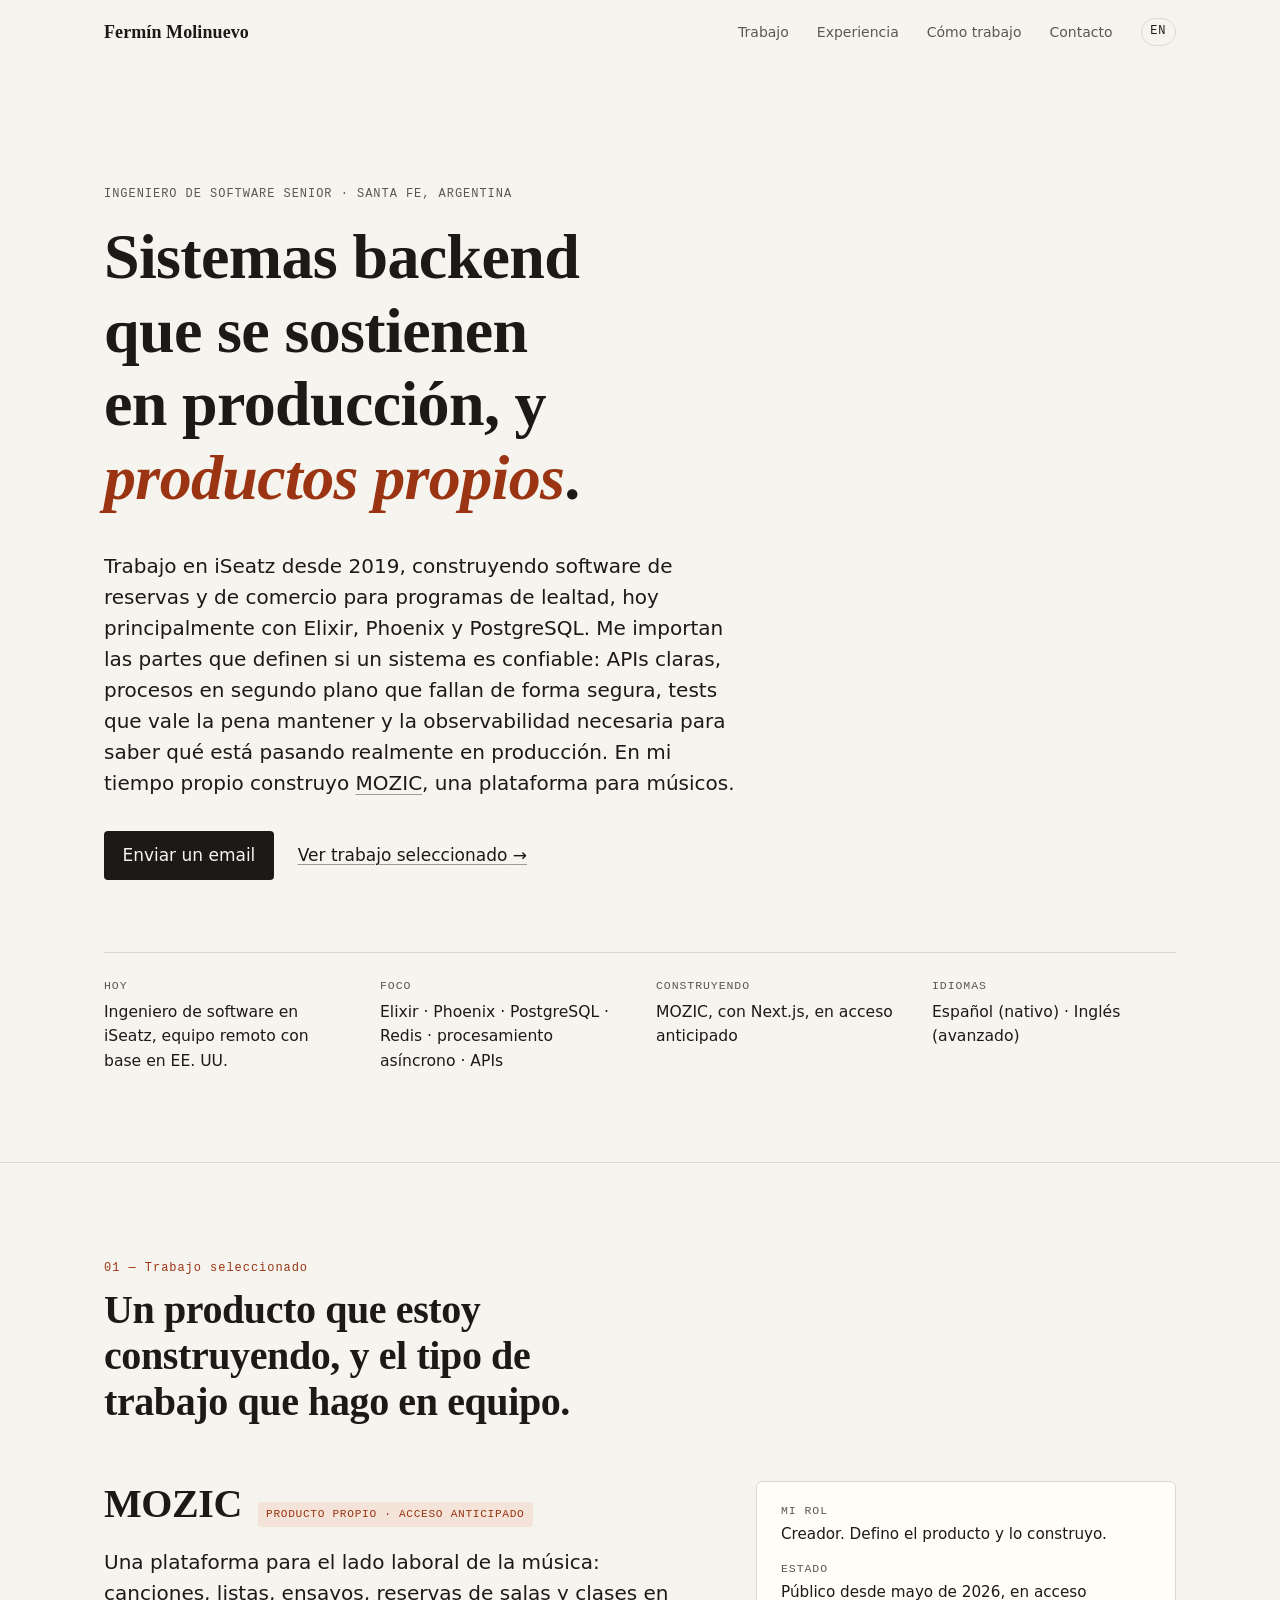
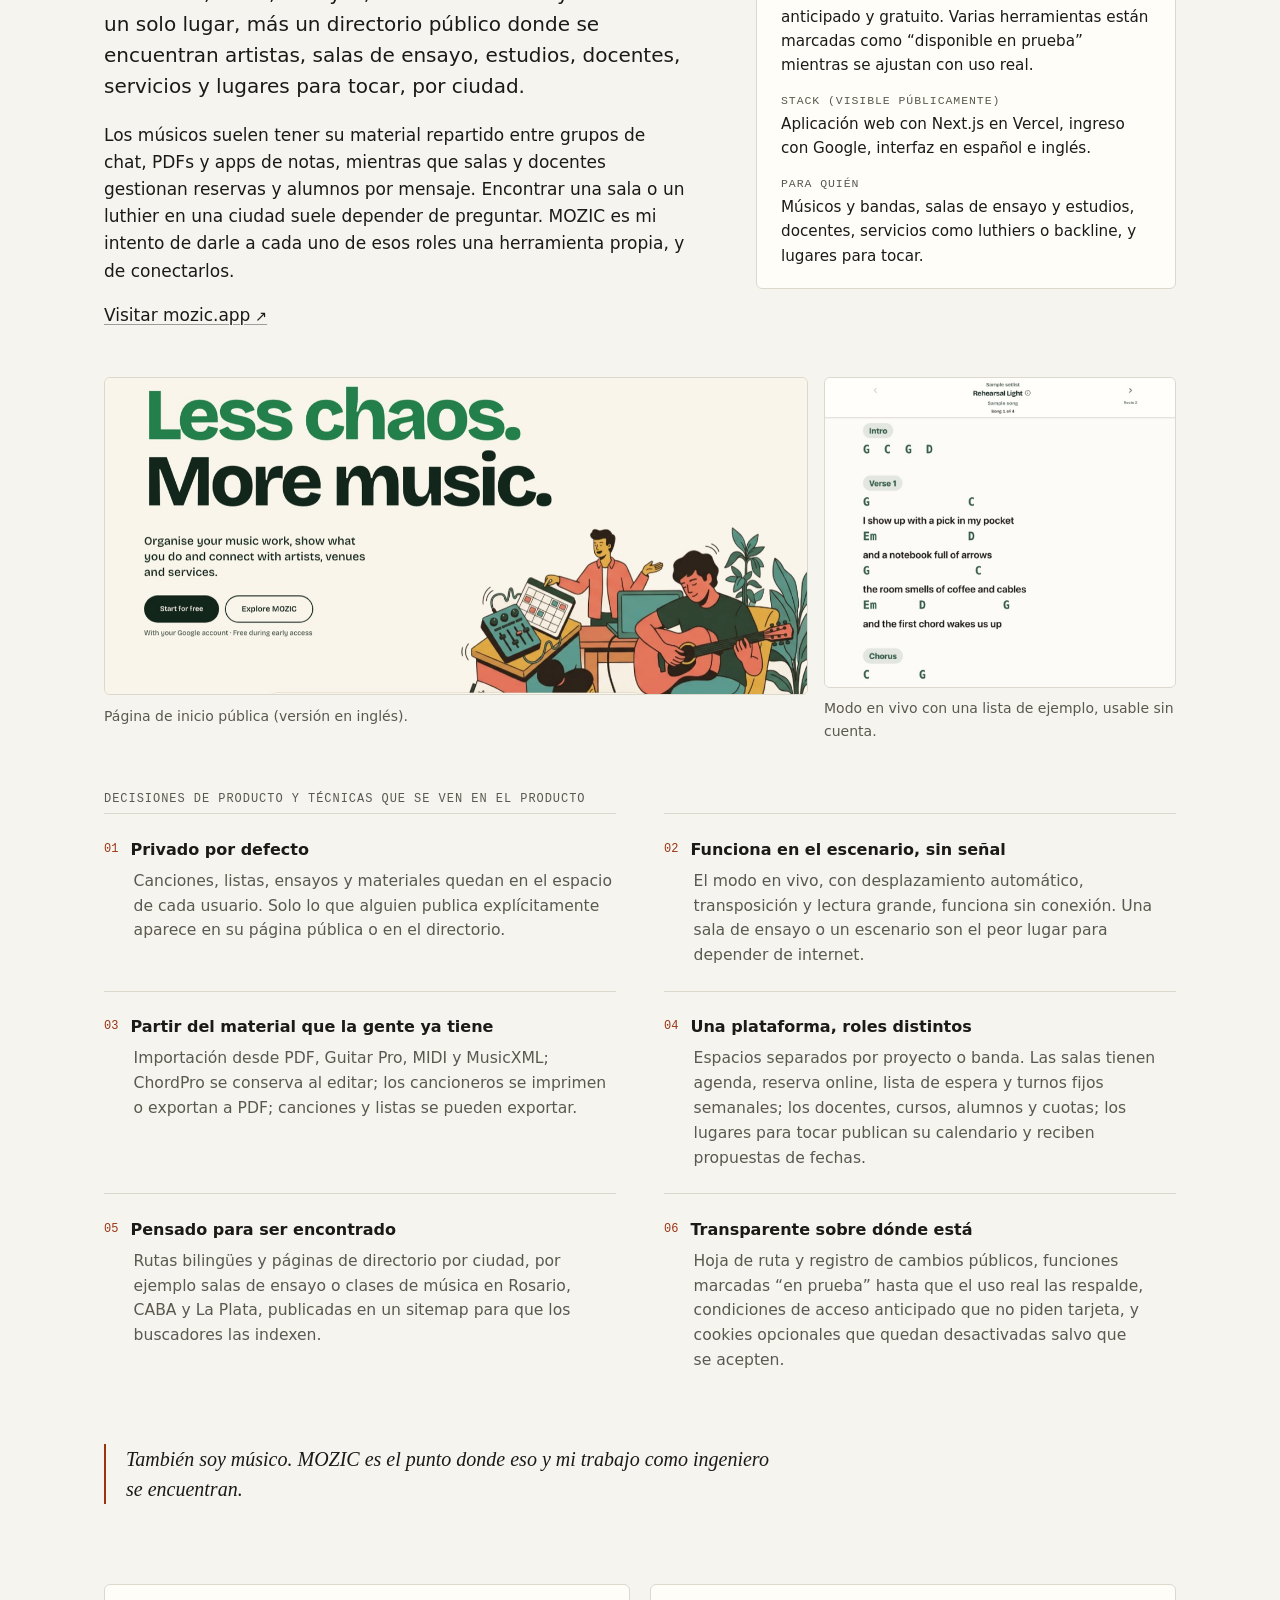
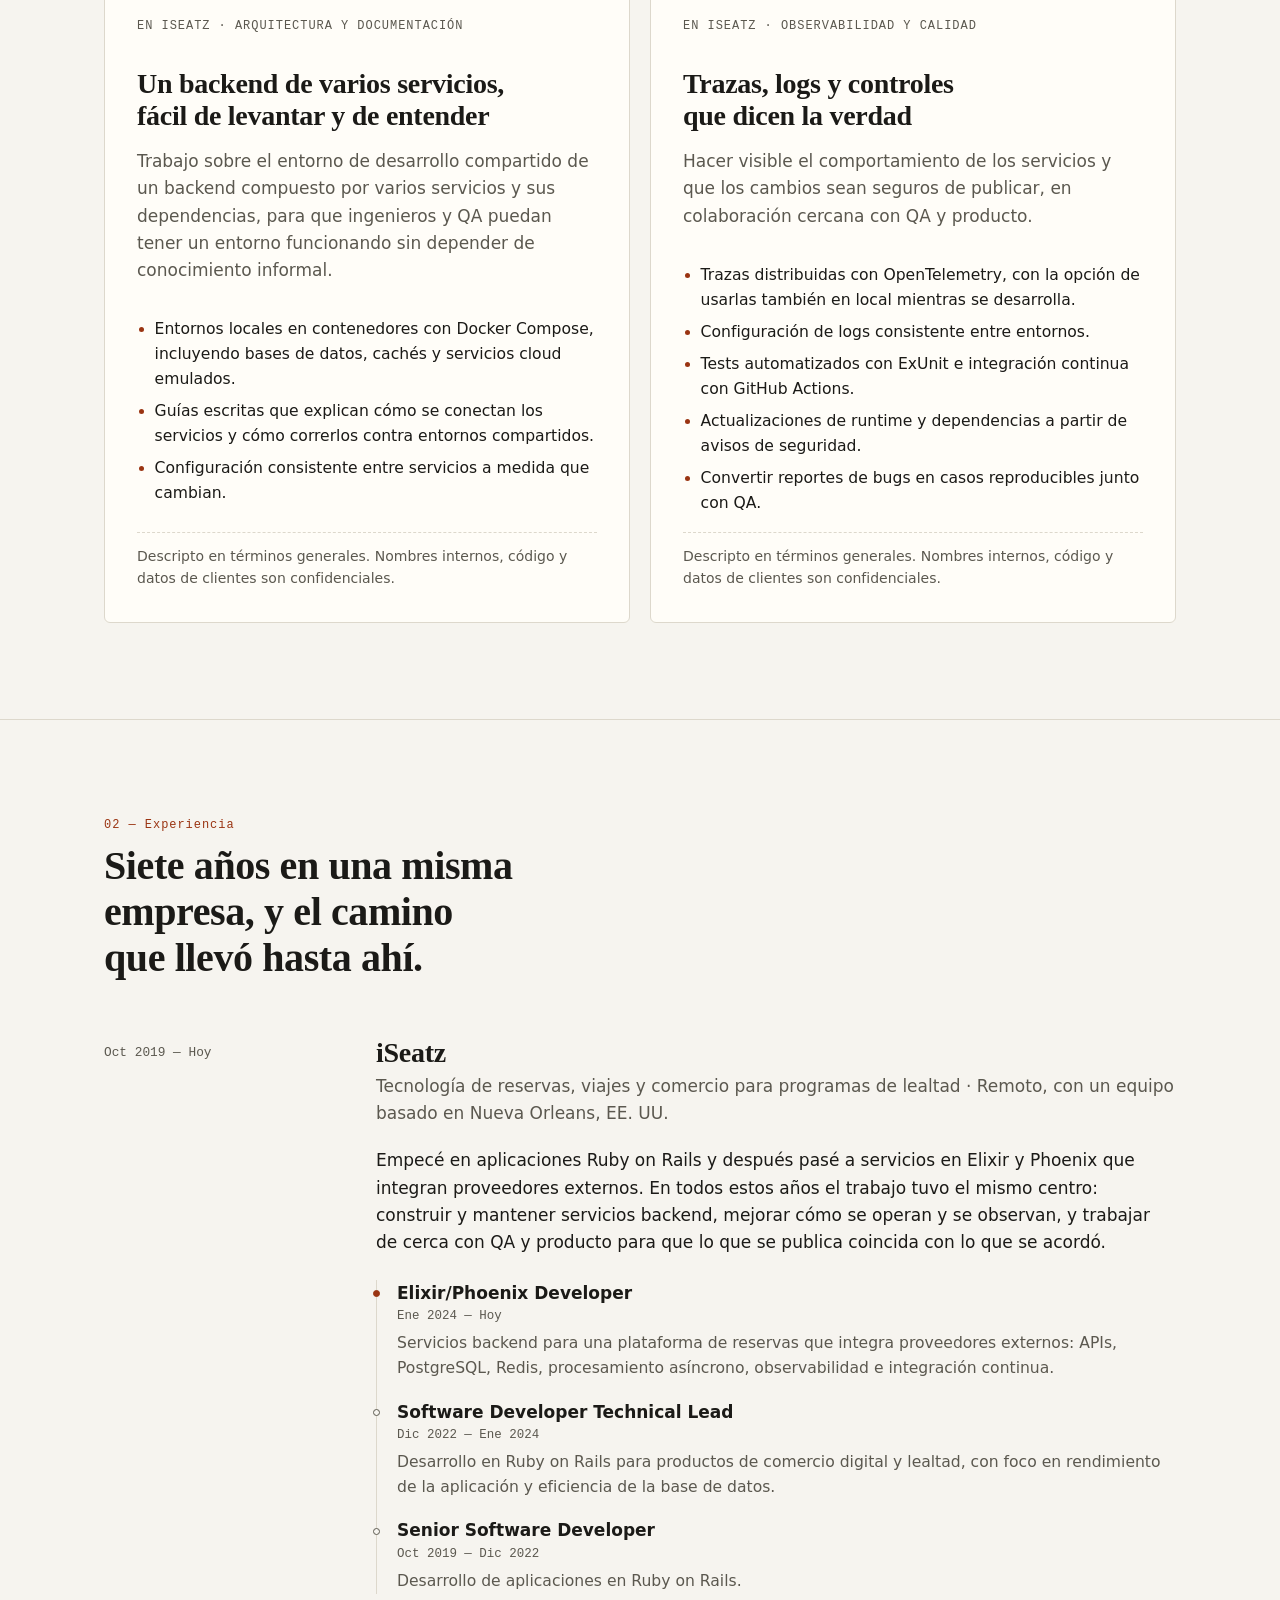
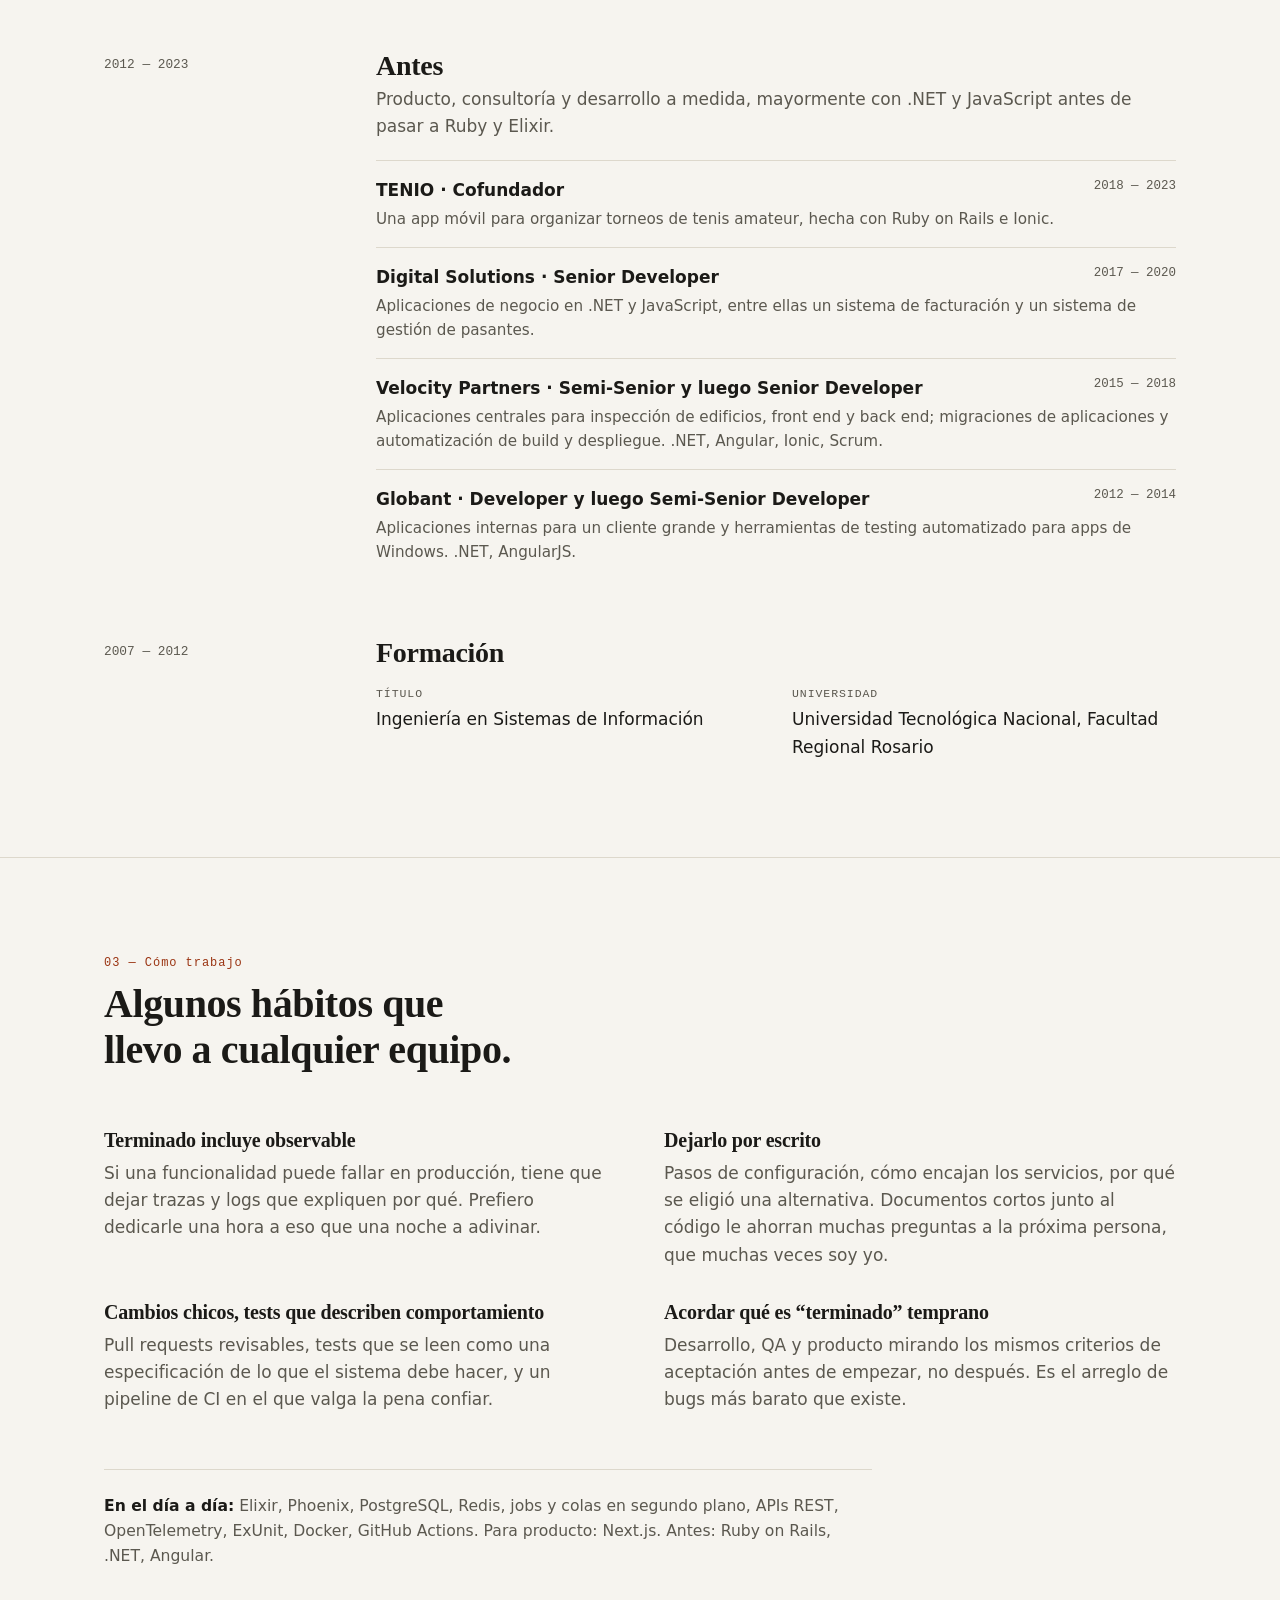
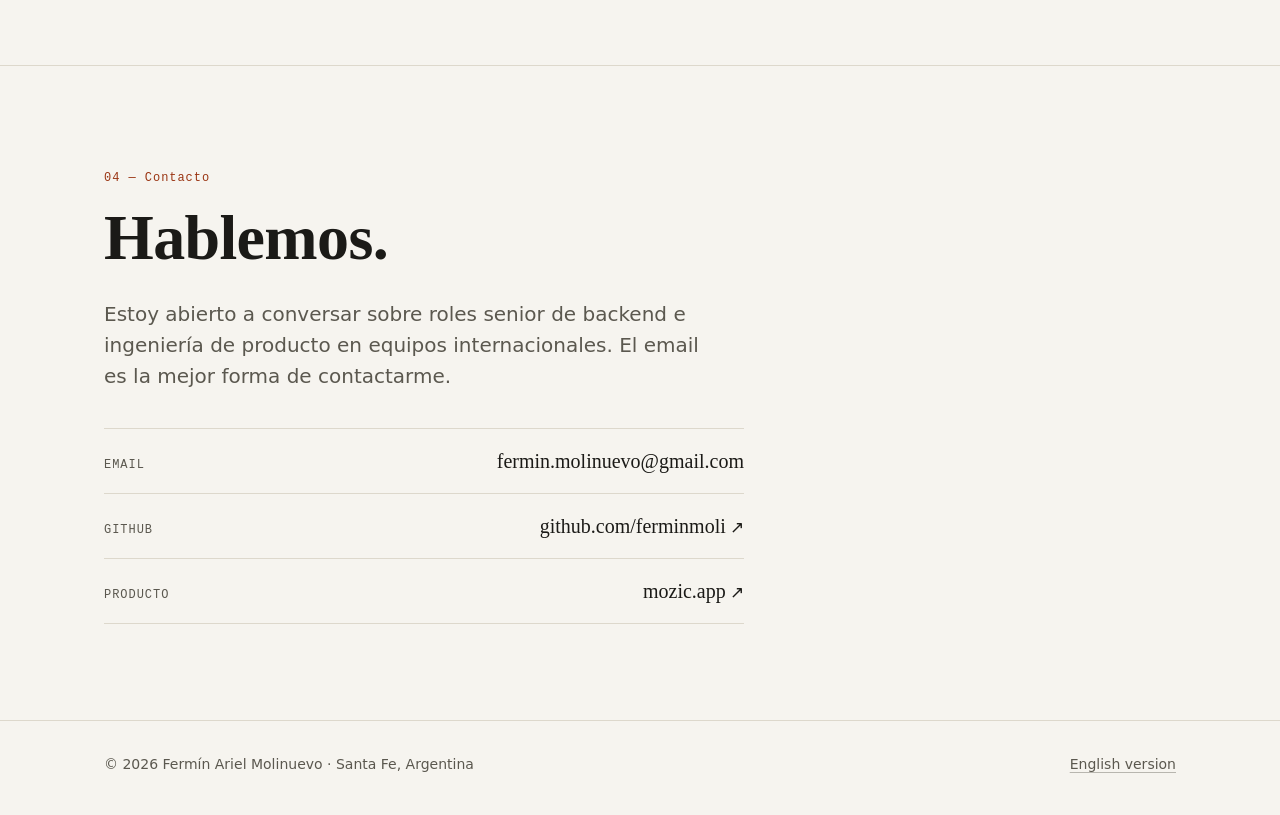
==== es/index.html @ 2c2c4953 "Add bilingual portfolio site Co-Authored-By: Claude Opus 5.5 <noreply@anthropic.com>" ====
<!doctype html>
<html lang="es">
<head>
  <meta charset="utf-8">
  <meta name="viewport" content="width=device-width, initial-scale=1">
  <title>Fermín Molinuevo — Ingeniero de software senior</title>
  <meta name="description" content="Ingeniero de software senior en Santa Fe, Argentina. Sistemas backend con Elixir, Phoenix y PostgreSQL en iSeatz desde 2019, y creador de MOZIC, una plataforma para músicos.">
  <meta name="author" content="Fermín Molinuevo">
  <link rel="canonical" href="https://ferminmoli.github.io/es/">
  <link rel="alternate" hreflang="en" href="https://ferminmoli.github.io/">
  <link rel="alternate" hreflang="es" href="https://ferminmoli.github.io/es/">
  <link rel="alternate" hreflang="x-default" href="https://ferminmoli.github.io/">

  <meta property="og:type" content="profile">
  <meta property="og:site_name" content="Fermín Molinuevo">
  <meta property="og:title" content="Fermín Molinuevo — Ingeniero de software senior">
  <meta property="og:description" content="Sistemas backend confiables con Elixir y Phoenix, y productos propios. Creador de MOZIC.">
  <meta property="og:url" content="https://ferminmoli.github.io/es/">
  <meta property="og:image" content="https://ferminmoli.github.io/assets/og-es.png">
  <meta property="og:image:width" content="1200">
  <meta property="og:image:height" content="630">
  <meta property="og:image:alt" content="Fermín Molinuevo — Ingeniero de software senior">
  <meta property="og:locale" content="es_AR">
  <meta property="og:locale:alternate" content="en_US">
  <meta property="profile:first_name" content="Fermín">
  <meta property="profile:last_name" content="Molinuevo">
  <meta name="twitter:card" content="summary_large_image">

  <meta name="theme-color" content="#f6f4ef" media="(prefers-color-scheme: light)">
  <meta name="theme-color" content="#141311" media="(prefers-color-scheme: dark)">
  <link rel="icon" href="/assets/favicon.svg" type="image/svg+xml">
  <link rel="icon" href="/favicon.ico" sizes="32x32">
  <link rel="apple-touch-icon" href="/assets/apple-touch-icon.png">
  <link rel="stylesheet" href="/styles.css">

  <script type="application/ld+json">
  {
    "@context": "https://schema.org",
    "@type": "Person",
    "name": "Fermín Ariel Molinuevo",
    "alternateName": "Fermín Molinuevo",
    "url": "https://ferminmoli.github.io/es/",
    "jobTitle": "Ingeniero de software senior",
    "worksFor": { "@type": "Organization", "name": "iSeatz" },
    "alumniOf": { "@type": "CollegeOrUniversity", "name": "Universidad Tecnológica Nacional, Facultad Regional Rosario" },
    "address": { "@type": "PostalAddress", "addressRegion": "Santa Fe", "addressCountry": "AR" },
    "email": "mailto:fermin.molinuevo@gmail.com",
    "sameAs": ["https://github.com/ferminmoli"],
    "knowsLanguage": ["es", "en"]
  }
  </script>
</head>
<body>
  <a class="skip-link" href="#main">Saltar al contenido</a>

  <header class="site-header">
    <div class="wrap">
      <a class="wordmark" href="/es/" aria-label="Fermín Molinuevo, inicio">Fermín Molinuevo</a>
      <nav class="site-nav" aria-label="Principal">
        <ul>
          <li class="nav-section"><a href="#trabajo">Trabajo</a></li>
          <li class="nav-section"><a href="#experiencia">Experiencia</a></li>
          <li class="nav-section"><a href="#como-trabajo">Cómo trabajo</a></li>
          <li><a href="#contacto">Contacto</a></li>
          <li class="lang-switch"><a href="/" hreflang="en" lang="en" aria-label="Read in English">EN</a></li>
        </ul>
      </nav>
    </div>
  </header>

  <main id="main">
    <section class="hero" aria-labelledby="intro-title">
      <div class="wrap">
        <p class="eyebrow">Ingeniero de software senior · Santa Fe, Argentina</p>
        <h1 id="intro-title">Sistemas backend que se sostienen en producción, y <em>productos propios</em>.</h1>
        <p class="lead">Trabajo en iSeatz desde 2019, construyendo software de reservas y de comercio para programas de lealtad, hoy principalmente con Elixir, Phoenix y PostgreSQL. Me importan las partes que definen si un sistema es confiable: APIs claras, procesos en segundo plano que fallan de forma segura, tests que vale la pena mantener y la observabilidad necesaria para saber qué está pasando realmente en producción. En mi tiempo propio construyo <a href="https://www.mozic.app/es" rel="noopener">MOZIC</a>, una plataforma para músicos.</p>
        <div class="hero-actions">
          <a class="button" href="mailto:fermin.molinuevo@gmail.com">Enviar un email</a>
          <a class="text-link arrow" href="#trabajo">Ver trabajo seleccionado</a>
        </div>
        <dl class="facts">
          <div><dt>Hoy</dt><dd>Ingeniero de software en iSeatz, equipo remoto con base en EE. UU.</dd></div>
          <div><dt>Foco</dt><dd>Elixir · Phoenix · PostgreSQL · Redis · procesamiento asíncrono · APIs</dd></div>
          <div><dt>Construyendo</dt><dd>MOZIC, con Next.js, en acceso anticipado</dd></div>
          <div><dt>Idiomas</dt><dd>Español (nativo) · Inglés (avanzado)</dd></div>
        </dl>
      </div>
    </section>

    <section class="section" id="trabajo" aria-labelledby="work-title">
      <div class="wrap">
        <div class="section-head">
          <span class="section-num">01 — Trabajo seleccionado</span>
          <h2 id="work-title">Un producto que estoy construyendo, y el tipo de trabajo que hago en equipo.</h2>
        </div>

        <article class="case" aria-labelledby="mozic-title">
          <div class="case-intro">
            <div>
              <div class="case-title">
                <h3 id="mozic-title">MOZIC</h3>
                <span class="tag">Producto propio · Acceso anticipado</span>
              </div>
              <p class="lead">Una plataforma para el lado laboral de la música: canciones, listas, ensayos, reservas de salas y clases en un solo lugar, más un directorio público donde se encuentran artistas, salas de ensayo, estudios, docentes, servicios y lugares para tocar, por ciudad.</p>
              <p>Los músicos suelen tener su material repartido entre grupos de chat, PDFs y apps de notas, mientras que salas y docentes gestionan reservas y alumnos por mensaje. Encontrar una sala o un luthier en una ciudad suele depender de preguntar. MOZIC es mi intento de darle a cada uno de esos roles una herramienta propia, y de conectarlos.</p>
              <p><a class="text-link ext" href="https://www.mozic.app/es" rel="noopener">Visitar mozic.app</a></p>
            </div>
            <dl class="case-meta">
              <div><dt>Mi rol</dt><dd>Creador. Defino el producto y lo construyo.</dd></div>
              <div><dt>Estado</dt><dd>Público desde mayo de 2026, en acceso anticipado y gratuito. Varias herramientas están marcadas como “disponible en prueba” mientras se ajustan con uso real.</dd></div>
              <div><dt>Stack (visible públicamente)</dt><dd>Aplicación web con Next.js en Vercel, ingreso con Google, interfaz en español e inglés.</dd></div>
              <div><dt>Para quién</dt><dd>Músicos y bandas, salas de ensayo y estudios, docentes, servicios como luthiers o backline, y lugares para tocar.</dd></div>
            </dl>
          </div>

          <div class="shots">
            <figure class="shot">
              <div class="frame"><img src="/assets/mozic-home.jpg" width="1280" height="577" loading="lazy" decoding="async" alt="Página de inicio de MOZIC (versión en inglés) con el titular “Less chaos. More music.”, botones para empezar gratis o explorar, y una ilustración de músicos ensayando."></div>
              <figcaption>Página de inicio pública (versión en inglés).</figcaption>
            </figure>
            <figure class="shot">
              <div class="frame"><img src="/assets/mozic-live.jpg" width="1000" height="882" loading="lazy" decoding="async" alt="Modo en vivo de MOZIC con una canción de ejemplo: acordes sobre la letra, agrupados en intro, estrofa y estribillo."></div>
              <figcaption>Modo en vivo con una lista de ejemplo, usable sin cuenta.</figcaption>
            </figure>
          </div>

          <div>
            <h4 class="subhead">Decisiones de producto y técnicas que se ven en el producto</h4>
            <ul class="decisions">
              <li>
                <h5>Privado por defecto</h5>
                <p>Canciones, listas, ensayos y materiales quedan en el espacio de cada usuario. Solo lo que alguien publica explícitamente aparece en su página pública o en el directorio.</p>
              </li>
              <li>
                <h5>Funciona en el escenario, sin señal</h5>
                <p>El modo en vivo, con desplazamiento automático, transposición y lectura grande, funciona sin conexión. Una sala de ensayo o un escenario son el peor lugar para depender de internet.</p>
              </li>
              <li>
                <h5>Partir del material que la gente ya tiene</h5>
                <p>Importación desde PDF, Guitar Pro, MIDI y MusicXML; ChordPro se conserva al editar; los cancioneros se imprimen o exportan a PDF; canciones y listas se pueden exportar.</p>
              </li>
              <li>
                <h5>Una plataforma, roles distintos</h5>
                <p>Espacios separados por proyecto o banda. Las salas tienen agenda, reserva online, lista de espera y turnos fijos semanales; los docentes, cursos, alumnos y cuotas; los lugares para tocar publican su calendario y reciben propuestas de fechas.</p>
              </li>
              <li>
                <h5>Pensado para ser encontrado</h5>
                <p>Rutas bilingües y páginas de directorio por ciudad, por ejemplo salas de ensayo o clases de música en Rosario, CABA y La Plata, publicadas en un sitemap para que los buscadores las indexen.</p>
              </li>
              <li>
                <h5>Transparente sobre dónde está</h5>
                <p>Hoja de ruta y registro de cambios públicos, funciones marcadas “en prueba” hasta que el uso real las respalde, condiciones de acceso anticipado que no piden tarjeta, y cookies opcionales que quedan desactivadas salvo que se acepten.</p>
              </li>
            </ul>
          </div>

          <p class="note">También soy músico. MOZIC es el punto donde eso y mi trabajo como ingeniero se encuentran.</p>
        </article>

        <div class="cases-grid">
          <article class="card" aria-labelledby="arch-title">
            <span class="eyebrow">En iSeatz · Arquitectura y documentación</span>
            <h3 id="arch-title">Un backend de varios servicios, fácil de levantar y de entender</h3>
            <p>Trabajo sobre el entorno de desarrollo compartido de un backend compuesto por varios servicios y sus dependencias, para que ingenieros y QA puedan tener un entorno funcionando sin depender de conocimiento informal.</p>
            <ul>
              <li>Entornos locales en contenedores con Docker Compose, incluyendo bases de datos, cachés y servicios cloud emulados.</li>
              <li>Guías escritas que explican cómo se conectan los servicios y cómo correrlos contra entornos compartidos.</li>
              <li>Configuración consistente entre servicios a medida que cambian.</li>
            </ul>
            <p class="fine">Descripto en términos generales. Nombres internos, código y datos de clientes son confidenciales.</p>
          </article>

          <article class="card" aria-labelledby="obs-title">
            <span class="eyebrow">En iSeatz · Observabilidad y calidad</span>
            <h3 id="obs-title">Trazas, logs y controles que dicen la verdad</h3>
            <p>Hacer visible el comportamiento de los servicios y que los cambios sean seguros de publicar, en colaboración cercana con QA y producto.</p>
            <ul>
              <li>Trazas distribuidas con OpenTelemetry, con la opción de usarlas también en local mientras se desarrolla.</li>
              <li>Configuración de logs consistente entre entornos.</li>
              <li>Tests automatizados con ExUnit e integración continua con GitHub Actions.</li>
              <li>Actualizaciones de runtime y dependencias a partir de avisos de seguridad.</li>
              <li>Convertir reportes de bugs en casos reproducibles junto con QA.</li>
            </ul>
            <p class="fine">Descripto en términos generales. Nombres internos, código y datos de clientes son confidenciales.</p>
          </article>
        </div>
      </div>
    </section>

    <section class="section" id="experiencia" aria-labelledby="exp-title">
      <div class="wrap">
        <div class="section-head">
          <span class="section-num">02 — Experiencia</span>
          <h2 id="exp-title">Siete años en una misma empresa, y el camino que llevó hasta ahí.</h2>
        </div>

        <div class="timeline">
          <article class="job" aria-labelledby="iseatz-title">
            <p class="job-when">Oct 2019 — Hoy</p>
            <div>
              <h3 id="iseatz-title">iSeatz</h3>
              <p class="where">Tecnología de reservas, viajes y comercio para programas de lealtad · Remoto, con un equipo basado en Nueva Orleans, EE. UU.</p>
              <p>Empecé en aplicaciones Ruby on Rails y después pasé a servicios en Elixir y Phoenix que integran proveedores externos. En todos estos años el trabajo tuvo el mismo centro: construir y mantener servicios backend, mejorar cómo se operan y se observan, y trabajar de cerca con QA y producto para que lo que se publica coincida con lo que se acordó.</p>
              <ul class="roles">
                <li><strong>Elixir/Phoenix Developer</strong><span class="dates">Ene 2024 — Hoy</span><p>Servicios backend para una plataforma de reservas que integra proveedores externos: APIs, PostgreSQL, Redis, procesamiento asíncrono, observabilidad e integración continua.</p></li>
                <li><strong>Software Developer Technical Lead</strong><span class="dates">Dic 2022 — Ene 2024</span><p>Desarrollo en Ruby on Rails para productos de comercio digital y lealtad, con foco en rendimiento de la aplicación y eficiencia de la base de datos.</p></li>
                <li><strong>Senior Software Developer</strong><span class="dates">Oct 2019 — Dic 2022</span><p>Desarrollo de aplicaciones en Ruby on Rails.</p></li>
              </ul>
            </div>
          </article>

          <article class="job" aria-labelledby="earlier-title">
            <p class="job-when">2012 — 2023</p>
            <div>
              <h3 id="earlier-title">Antes</h3>
              <p class="where">Producto, consultoría y desarrollo a medida, mayormente con .NET y JavaScript antes de pasar a Ruby y Elixir.</p>
              <ul class="earlier">
                <li><strong>TENIO · Cofundador</strong><span class="dates">2018 — 2023</span><p>Una app móvil para organizar torneos de tenis amateur, hecha con Ruby on Rails e Ionic.</p></li>
                <li><strong>Digital Solutions · Senior Developer</strong><span class="dates">2017 — 2020</span><p>Aplicaciones de negocio en .NET y JavaScript, entre ellas un sistema de facturación y un sistema de gestión de pasantes.</p></li>
                <li><strong>Velocity Partners · Semi-Senior y luego Senior Developer</strong><span class="dates">2015 — 2018</span><p>Aplicaciones centrales para inspección de edificios, front end y back end; migraciones de aplicaciones y automatización de build y despliegue. .NET, Angular, Ionic, Scrum.</p></li>
                <li><strong>Globant · Developer y luego Semi-Senior Developer</strong><span class="dates">2012 — 2014</span><p>Aplicaciones internas para un cliente grande y herramientas de testing automatizado para apps de Windows. .NET, AngularJS.</p></li>
              </ul>
            </div>
          </article>

          <article class="job" aria-labelledby="edu-title">
            <p class="job-when">2007 — 2012</p>
            <div>
              <h3 id="edu-title">Formación</h3>
              <dl class="edu">
                <div><dt>Título</dt><dd>Ingeniería en Sistemas de Información</dd></div>
                <div><dt>Universidad</dt><dd>Universidad Tecnológica Nacional, Facultad Regional Rosario</dd></div>
              </dl>
            </div>
          </article>
        </div>
      </div>
    </section>

    <section class="section" id="como-trabajo" aria-labelledby="approach-title">
      <div class="wrap">
        <div class="section-head">
          <span class="section-num">03 — Cómo trabajo</span>
          <h2 id="approach-title">Algunos hábitos que llevo a cualquier equipo.</h2>
        </div>
        <ul class="principles">
          <li>
            <h3>Terminado incluye observable</h3>
            <p>Si una funcionalidad puede fallar en producción, tiene que dejar trazas y logs que expliquen por qué. Prefiero dedicarle una hora a eso que una noche a adivinar.</p>
          </li>
          <li>
            <h3>Dejarlo por escrito</h3>
            <p>Pasos de configuración, cómo encajan los servicios, por qué se eligió una alternativa. Documentos cortos junto al código le ahorran muchas preguntas a la próxima persona, que muchas veces soy yo.</p>
          </li>
          <li>
            <h3>Cambios chicos, tests que describen comportamiento</h3>
            <p>Pull requests revisables, tests que se leen como una especificación de lo que el sistema debe hacer, y un pipeline de CI en el que valga la pena confiar.</p>
          </li>
          <li>
            <h3>Acordar qué es “terminado” temprano</h3>
            <p>Desarrollo, QA y producto mirando los mismos criterios de aceptación antes de empezar, no después. Es el arreglo de bugs más barato que existe.</p>
          </li>
        </ul>
        <p class="toolset"><strong>En el día a día:</strong> Elixir, Phoenix, PostgreSQL, Redis, jobs y colas en segundo plano, APIs REST, OpenTelemetry, ExUnit, Docker, GitHub Actions. Para producto: Next.js. Antes: Ruby on Rails, .NET, Angular.</p>
      </div>
    </section>

    <section class="section contact" id="contacto" aria-labelledby="contact-title">
      <div class="wrap">
        <span class="section-num">04 — Contacto</span>
        <h2 id="contact-title">Hablemos.</h2>
        <p class="lead">Estoy abierto a conversar sobre roles senior de backend e ingeniería de producto en equipos internacionales. El email es la mejor forma de contactarme.</p>
        <ul class="contact-links">
          <li><a href="mailto:fermin.molinuevo@gmail.com"><span class="label">Email</span><span class="value">fermin.molinuevo@gmail.com</span></a></li>
          <li><a href="https://github.com/ferminmoli" rel="noopener me"><span class="label">GitHub</span><span class="value ext">github.com/ferminmoli</span></a></li>
          <li><a href="https://www.mozic.app/es" rel="noopener"><span class="label">Producto</span><span class="value ext">mozic.app</span></a></li>
        </ul>
      </div>
    </section>
  </main>

  <footer class="site-footer">
    <div class="wrap">
      <p>© 2026 Fermín Ariel Molinuevo · Santa Fe, Argentina</p>
      <p><a href="/" hreflang="en" lang="en">English version</a></p>
    </div>
  </footer>
</body>
</html>
---- styles.css ----
/* Fermín Molinuevo — portfolio
   Plain CSS, system fonts, light/dark via prefers-color-scheme. */

:root {
  --bg: #f6f4ef;
  --surface: #fffdf8;
  --ink: #1b1a17;
  --muted: #5b584f;
  --line: #ddd8cc;
  --accent: #9a3412;
  --accent-soft: #f3e3d8;
  --focus: #9a3412;

  --serif: "Iowan Old Style", "Palatino Linotype", Palatino, "Book Antiqua", Charter, Georgia, serif;
  --sans: system-ui, -apple-system, "Segoe UI", Roboto, "Helvetica Neue", Arial, sans-serif;
  --mono: ui-monospace, "SF Mono", Menlo, Consolas, "Liberation Mono", monospace;

  --wrap: 72rem;
  --gutter: clamp(1rem, 4vw, 2.5rem);
  --step--1: 0.875rem;
  --step-0: 1.0625rem;
  --step-1: 1.25rem;
  --step-2: clamp(1.4rem, 1.2rem + 0.9vw, 1.75rem);
  --step-3: clamp(1.75rem, 1.35rem + 1.8vw, 2.5rem);
  --step-4: clamp(2.2rem, 1.4rem + 3.6vw, 4rem);

  color-scheme: light dark;
}

@media (prefers-color-scheme: dark) {
  :root {
    --bg: #141311;
    --surface: #1c1b18;
    --ink: #ece8df;
    --muted: #a9a497;
    --line: #34312b;
    --accent: #eda07a;
    --accent-soft: #3a261b;
    --focus: #eda07a;
  }
}

*, *::before, *::after { box-sizing: border-box; }

html {
  -webkit-text-size-adjust: 100%;
  text-size-adjust: 100%;
  scroll-behavior: smooth;
  scroll-padding-top: 5rem;
}

@media (prefers-reduced-motion: reduce) {
  html { scroll-behavior: auto; }
  *, *::before, *::after {
    animation-duration: 0.01ms !important;
    transition-duration: 0.01ms !important;
  }
}

body {
  margin: 0;
  background: var(--bg);
  color: var(--ink);
  font-family: var(--sans);
  font-size: var(--step-0);
  line-height: 1.6;
  font-kerning: normal;
  text-rendering: optimizeLegibility;
  overflow-wrap: break-word;
}

img { max-width: 100%; height: auto; display: block; }

a {
  color: inherit;
  text-decoration-color: color-mix(in srgb, currentColor 40%, transparent);
  text-decoration-thickness: 1px;
  text-underline-offset: 0.2em;
  transition: color 150ms ease, text-decoration-color 150ms ease;
}
a:hover { color: var(--accent); text-decoration-color: currentColor; }

:focus-visible {
  outline: 2px solid var(--focus);
  outline-offset: 3px;
  border-radius: 2px;
}

::selection { background: var(--accent-soft); color: var(--ink); }

.wrap {
  width: 100%;
  max-width: var(--wrap);
  margin-inline: auto;
  padding-inline: var(--gutter);
}

.visually-hidden {
  position: absolute !important;
  width: 1px; height: 1px;
  overflow: hidden; clip: rect(0 0 0 0);
  white-space: nowrap;
}

.skip-link {
  position: absolute;
  left: 1rem; top: -4rem;
  z-index: 20;
  padding: 0.6rem 1rem;
  background: var(--ink);
  color: var(--bg);
  text-decoration: none;
  border-radius: 4px;
}
.skip-link:focus { top: 1rem; color: var(--bg); }

/* ---------- Header ---------- */

.site-header {
  position: sticky;
  top: 0;
  z-index: 10;
  background: color-mix(in srgb, var(--bg) 88%, transparent);
  -webkit-backdrop-filter: saturate(140%) blur(10px);
  backdrop-filter: saturate(140%) blur(10px);
  border-bottom: 1px solid transparent;
}
@supports not (backdrop-filter: blur(1px)) {
  .site-header { background: var(--bg); }
}

.site-header .wrap {
  display: flex;
  align-items: center;
  justify-content: space-between;
  gap: 1rem;
  min-height: 4rem;
}

.wordmark {
  font-family: var(--serif);
  font-size: 1.125rem;
  font-weight: 600;
  text-decoration: none;
  letter-spacing: 0.005em;
  white-space: nowrap;
}

.site-nav ul {
  display: flex;
  align-items: center;
  gap: clamp(0.75rem, 2.2vw, 1.75rem);
  margin: 0; padding: 0;
  list-style: none;
  font-size: var(--step--1);
}
.site-nav a { text-decoration: none; color: var(--muted); }
.site-nav a:hover { color: var(--ink); }

.lang-switch a {
  display: inline-block;
  padding: 0.2rem 0.55rem;
  border: 1px solid var(--line);
  border-radius: 999px;
  color: var(--ink) !important;
  font-family: var(--mono);
  font-size: 0.75rem;
  letter-spacing: 0.06em;
}
.lang-switch a:hover { border-color: var(--accent); color: var(--accent) !important; }

@media (max-width: 40rem) {
  .site-nav .nav-section { display: none; }
}

/* ---------- Shared type ---------- */

h1, h2, h3 {
  font-family: var(--serif);
  font-weight: 600;
  line-height: 1.15;
  letter-spacing: -0.01em;
  margin: 0;
  text-wrap: balance;
}
p { margin: 0 0 1em; text-wrap: pretty; }
p:last-child { margin-bottom: 0; }

.eyebrow {
  font-family: var(--mono);
  font-size: 0.75rem;
  letter-spacing: 0.08em;
  text-transform: uppercase;
  color: var(--muted);
  margin: 0 0 1rem;
}

.lead { font-size: var(--step-1); line-height: 1.55; color: var(--ink); }
.muted { color: var(--muted); }

/* ---------- Hero ---------- */

.hero { padding-block: clamp(3.5rem, 10vw, 7.5rem) clamp(3rem, 7vw, 5.5rem); }

.hero h1 {
  font-size: var(--step-4);
  max-width: 18ch;
  margin-bottom: clamp(1.5rem, 3vw, 2.25rem);
}
.hero h1 em { font-style: italic; color: var(--accent); }

.hero .lead { max-width: 40rem; }

.hero-actions {
  display: flex;
  flex-wrap: wrap;
  gap: 0.75rem 1.5rem;
  align-items: center;
  margin-top: 2rem;
}

.button {
  display: inline-flex;
  align-items: center;
  gap: 0.5rem;
  padding: 0.7rem 1.15rem;
  border-radius: 4px;
  background: var(--ink);
  color: var(--bg);
  font-weight: 500;
  text-decoration: none;
  transition: background-color 150ms ease;
}
.button:hover { background: var(--accent); color: var(--bg); }
@media (prefers-color-scheme: dark) {
  .button:hover { color: #1b1a17; }
}

.text-link { font-weight: 500; }
.arrow::after { content: " →"; }
.ext::after { content: " ↗"; font-size: 0.85em; }

.facts {
  display: grid;
  grid-template-columns: repeat(auto-fit, minmax(13rem, 1fr));
  gap: 1.25rem 2rem;
  margin: clamp(3rem, 7vw, 4.5rem) 0 0;
  padding-top: 1.5rem;
  border-top: 1px solid var(--line);
}
.facts div { margin: 0; }
.facts dt {
  font-family: var(--mono);
  font-size: 0.72rem;
  letter-spacing: 0.08em;
  text-transform: uppercase;
  color: var(--muted);
  margin-bottom: 0.25rem;
}
.facts dd { margin: 0; font-size: 0.975rem; }

/* ---------- Sections ---------- */

.section {
  padding-block: clamp(3.5rem, 8vw, 6rem);
  border-top: 1px solid var(--line);
}

.section-head {
  display: grid;
  gap: 0.5rem;
  margin-bottom: clamp(2rem, 5vw, 3.5rem);
}
.section-head h2 { font-size: var(--step-3); max-width: 24ch; }
.section-head p { max-width: 40rem; color: var(--muted); margin-top: 0.5rem; }

.section-num {
  font-family: var(--mono);
  font-size: 0.75rem;
  letter-spacing: 0.08em;
  color: var(--accent);
}

/* ---------- Featured case: MOZIC ---------- */

.case {
  display: grid;
  gap: clamp(2rem, 4vw, 3rem);
}

.case-intro {
  display: grid;
  gap: 2rem;
}
@media (min-width: 56rem) {
  .case-intro { grid-template-columns: minmax(0, 7fr) minmax(0, 5fr); align-items: start; gap: 4rem; }
}

.case-title {
  display: flex;
  flex-wrap: wrap;
  align-items: baseline;
  gap: 0.5rem 1rem;
  margin-bottom: 1.25rem;
}
.case-title h3 { font-size: var(--step-3); }

.tag {
  display: inline-block;
  font-family: var(--mono);
  font-size: 0.7rem;
  letter-spacing: 0.06em;
  text-transform: uppercase;
  padding: 0.2rem 0.5rem;
  border-radius: 3px;
  background: var(--accent-soft);
  color: var(--accent);
}

.case-meta {
  margin: 0;
  padding: 1.25rem 1.5rem;
  background: var(--surface);
  border: 1px solid var(--line);
  border-radius: 6px;
  display: grid;
  gap: 0.9rem;
}
.case-meta div { display: grid; gap: 0.1rem; }
.case-meta dt {
  font-family: var(--mono);
  font-size: 0.72rem;
  letter-spacing: 0.08em;
  text-transform: uppercase;
  color: var(--muted);
}
.case-meta dd { margin: 0; font-size: 0.95rem; }

.shots {
  display: grid;
  gap: 1rem;
  margin: 0;
}
@media (min-width: 48rem) {
  .shots { grid-template-columns: minmax(0, 8fr) minmax(0, 4fr); align-items: start; }
}
.shot {
  margin: 0;
  display: grid;
  gap: 0.6rem;
}
.shot .frame {
  border: 1px solid var(--line);
  border-radius: 6px;
  overflow: hidden;
  background: var(--surface);
}
.shot img { width: 100%; height: auto; }
.shot figcaption { font-size: var(--step--1); color: var(--muted); }

.decisions {
  list-style: none;
  margin: 0;
  padding: 0;
  display: grid;
  gap: 0;
  counter-reset: d;
}
@media (min-width: 48rem) {
  .decisions { grid-template-columns: repeat(2, minmax(0, 1fr)); column-gap: 3rem; }
}
.decisions li {
  counter-increment: d;
  padding: 1.4rem 0;
  border-top: 1px solid var(--line);
}
.decisions h5 {
  font-family: var(--sans);
  font-size: 1rem;
  font-weight: 650;
  margin: 0 0 0.4rem;
  display: flex;
  gap: 0.75rem;
}
.decisions h5::before {
  content: counter(d, decimal-leading-zero);
  font-family: var(--mono);
  font-weight: 400;
  font-size: 0.75rem;
  color: var(--accent);
  padding-top: 0.2rem;
}
.decisions p { color: var(--muted); font-size: 0.975rem; margin: 0; padding-left: 1.85rem; }

.subhead {
  font-family: var(--mono);
  font-size: 0.75rem;
  letter-spacing: 0.08em;
  text-transform: uppercase;
  color: var(--muted);
  font-weight: 400;
  margin: 0 0 0.25rem;
}

.note {
  font-family: var(--serif);
  font-style: italic;
  font-size: var(--step-1);
  line-height: 1.5;
  max-width: 44rem;
  margin: 0;
  padding-left: 1.25rem;
  border-left: 2px solid var(--accent);
}

/* ---------- Secondary cases ---------- */

.cases-grid {
  display: grid;
  gap: 1.25rem;
  margin-top: clamp(3rem, 7vw, 5rem);
}
@media (min-width: 52rem) {
  .cases-grid { grid-template-columns: repeat(2, minmax(0, 1fr)); }
}

.card {
  background: var(--surface);
  border: 1px solid var(--line);
  border-radius: 6px;
  padding: clamp(1.4rem, 3vw, 2rem);
  display: flex;
  flex-direction: column;
  gap: 1rem;
}
.card h3 { font-size: var(--step-2); }
.card p { color: var(--muted); }
.card ul {
  margin: 0;
  padding-left: 1.1rem;
  display: grid;
  gap: 0.45rem;
  font-size: 0.975rem;
}
.card ul li::marker { color: var(--accent); }
.card .fine {
  margin-top: auto;
  padding-top: 0.75rem;
  border-top: 1px dashed var(--line);
  font-size: var(--step--1);
  color: var(--muted);
}

/* ---------- Experience ---------- */

.timeline { display: grid; gap: clamp(2.5rem, 5vw, 3.5rem); }

.job {
  display: grid;
  gap: 1rem;
}
@media (min-width: 52rem) {
  .job { grid-template-columns: 14rem minmax(0, 1fr); gap: 3rem; }
}
.job-when {
  font-family: var(--mono);
  font-size: 0.8rem;
  color: var(--muted);
  padding-top: 0.35rem;
}
.job h3 { font-size: var(--step-2); margin-bottom: 0.25rem; }
.job .where { color: var(--muted); margin-bottom: 1.25rem; }

.roles {
  list-style: none;
  margin: 1.5rem 0 0;
  padding: 0;
  border-left: 1px solid var(--line);
}
.roles li {
  position: relative;
  padding: 0 0 1.1rem 1.25rem;
}
.roles li:last-child { padding-bottom: 0; }
.roles li::before {
  content: "";
  position: absolute;
  left: -4px; top: 0.6em;
  width: 7px; height: 7px;
  border-radius: 50%;
  background: var(--bg);
  border: 1px solid var(--muted);
}
.roles li:first-child::before { background: var(--accent); border-color: var(--accent); }
.roles strong { font-weight: 600; }
.roles .dates { display: block; font-family: var(--mono); font-size: 0.78rem; color: var(--muted); }
.roles p { margin: 0.25rem 0 0; color: var(--muted); font-size: 0.975rem; }

.earlier {
  list-style: none;
  margin: 0;
  padding: 0;
}
.earlier li {
  display: grid;
  gap: 0.15rem 1.5rem;
  padding: 1rem 0;
  border-top: 1px solid var(--line);
}
@media (min-width: 40rem) {
  .earlier li { grid-template-columns: minmax(0, 1fr) auto; }
}
.earlier .dates { font-family: var(--mono); font-size: 0.78rem; color: var(--muted); }
.earlier p { grid-column: 1 / -1; margin: 0; color: var(--muted); font-size: 0.95rem; }

.edu {
  display: grid;
  margin-top: 1rem !important;
  gap: 1.25rem 2rem;
  grid-template-columns: repeat(auto-fit, minmax(14rem, 1fr));
  margin: 0;
}
.edu dt { font-family: var(--mono); font-size: 0.72rem; letter-spacing: 0.08em; text-transform: uppercase; color: var(--muted); }
.edu dd { margin: 0.2rem 0 0; }

/* ---------- Approach ---------- */

.principles {
  list-style: none;
  margin: 0;
  padding: 0;
  display: grid;
  gap: 2rem 3rem;
}
@media (min-width: 48rem) {
  .principles { grid-template-columns: repeat(2, minmax(0, 1fr)); }
}
.principles h3 {
  font-size: var(--step-1);
  margin-bottom: 0.5rem;
}
.principles p { color: var(--muted); margin: 0; }

.toolset {
  margin-top: clamp(2.5rem, 6vw, 3.5rem);
  padding-top: 1.5rem;
  border-top: 1px solid var(--line);
  color: var(--muted);
  font-size: 0.975rem;
  max-width: 48rem;
}
.toolset strong { color: var(--ink); font-weight: 600; }

/* ---------- Contact ---------- */

.contact h2 { font-size: var(--step-4); max-width: 16ch; margin: 0.75rem 0 1.5rem; }
.contact .lead { max-width: 38rem; color: var(--muted); }

.contact-links {
  list-style: none;
  margin: 2.25rem 0 0;
  padding: 0;
  display: grid;
  gap: 0;
  max-width: 40rem;
}
.contact-links li { border-top: 1px solid var(--line); }
.contact-links li:last-child { border-bottom: 1px solid var(--line); }
.contact-links a {
  display: flex;
  justify-content: space-between;
  align-items: baseline;
  flex-wrap: wrap;
  gap: 0.25rem 1rem;
  padding: 1rem 0;
  text-decoration: none;
}
.contact-links .label { font-family: var(--mono); font-size: 0.75rem; letter-spacing: 0.08em; text-transform: uppercase; color: var(--muted); }
.contact-links .value { font-size: var(--step-1); font-family: var(--serif); }
.contact-links a:hover .value { color: var(--accent); }

/* ---------- Footer ---------- */

.site-footer {
  border-top: 1px solid var(--line);
  padding-block: 2rem 2.5rem;
  font-size: var(--step--1);
  color: var(--muted);
}
.site-footer .wrap {
  display: flex;
  flex-wrap: wrap;
  justify-content: space-between;
  gap: 0.75rem 2rem;
}
.site-footer p { margin: 0; }

/* ---------- Entry motion (respects reduced motion above) ---------- */

@media (prefers-reduced-motion: no-preference) {
  .hero > .wrap > * {
    animation: rise 600ms cubic-bezier(.2, .7, .2, 1) both;
  }
  .hero > .wrap > *:nth-child(2) { animation-delay: 60ms; }
  .hero > .wrap > *:nth-child(3) { animation-delay: 120ms; }
  .hero > .wrap > *:nth-child(4) { animation-delay: 180ms; }
  .hero > .wrap > *:nth-child(5) { animation-delay: 240ms; }
  @keyframes rise {
    from { opacity: 0; transform: translateY(8px); }
    to { opacity: 1; transform: none; }
  }
}

/* ---------- Print ---------- */

@media print {
  .site-header, .skip-link, .shots { display: none; }
  body { background: #fff; color: #000; font-size: 11pt; }
  .section { padding-block: 1.5rem; break-inside: avoid-page; }
  a { text-decoration: none; }
  .card, .case-meta { border-color: #ccc; background: #fff; }
}
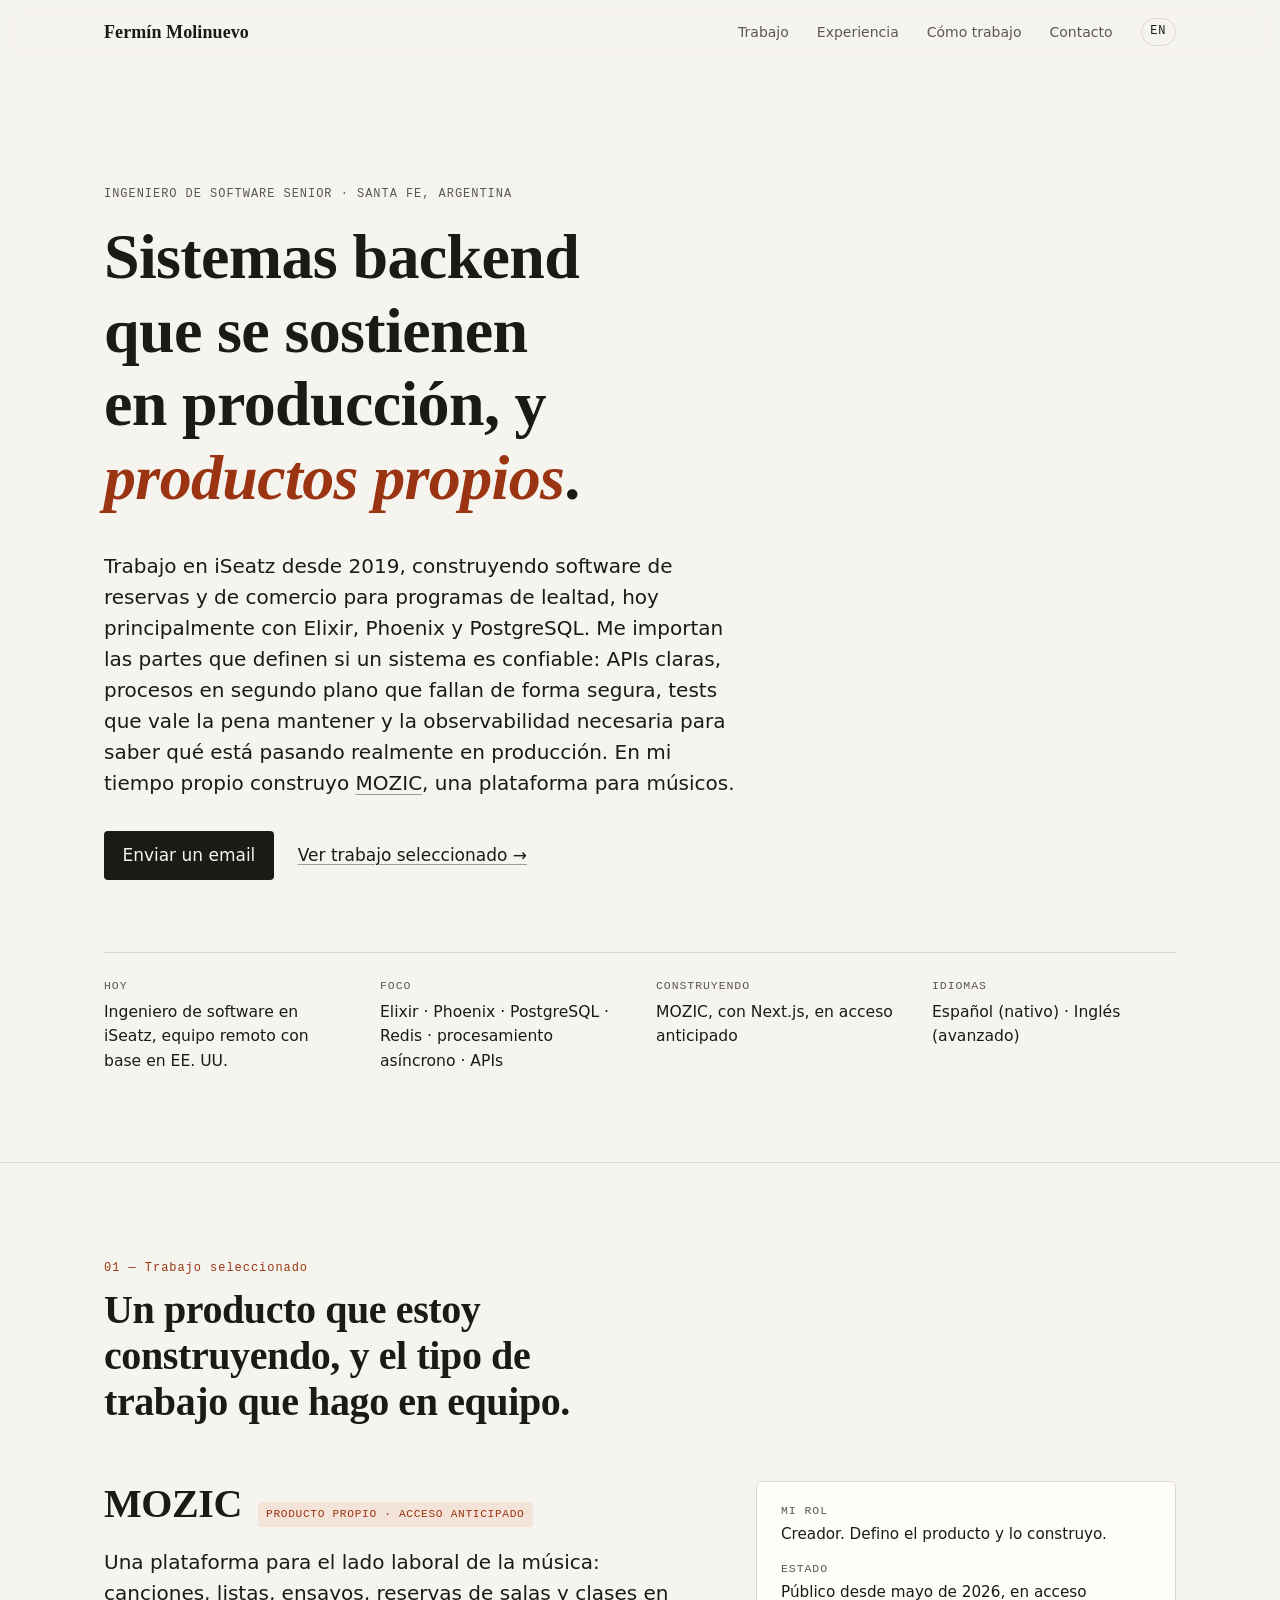
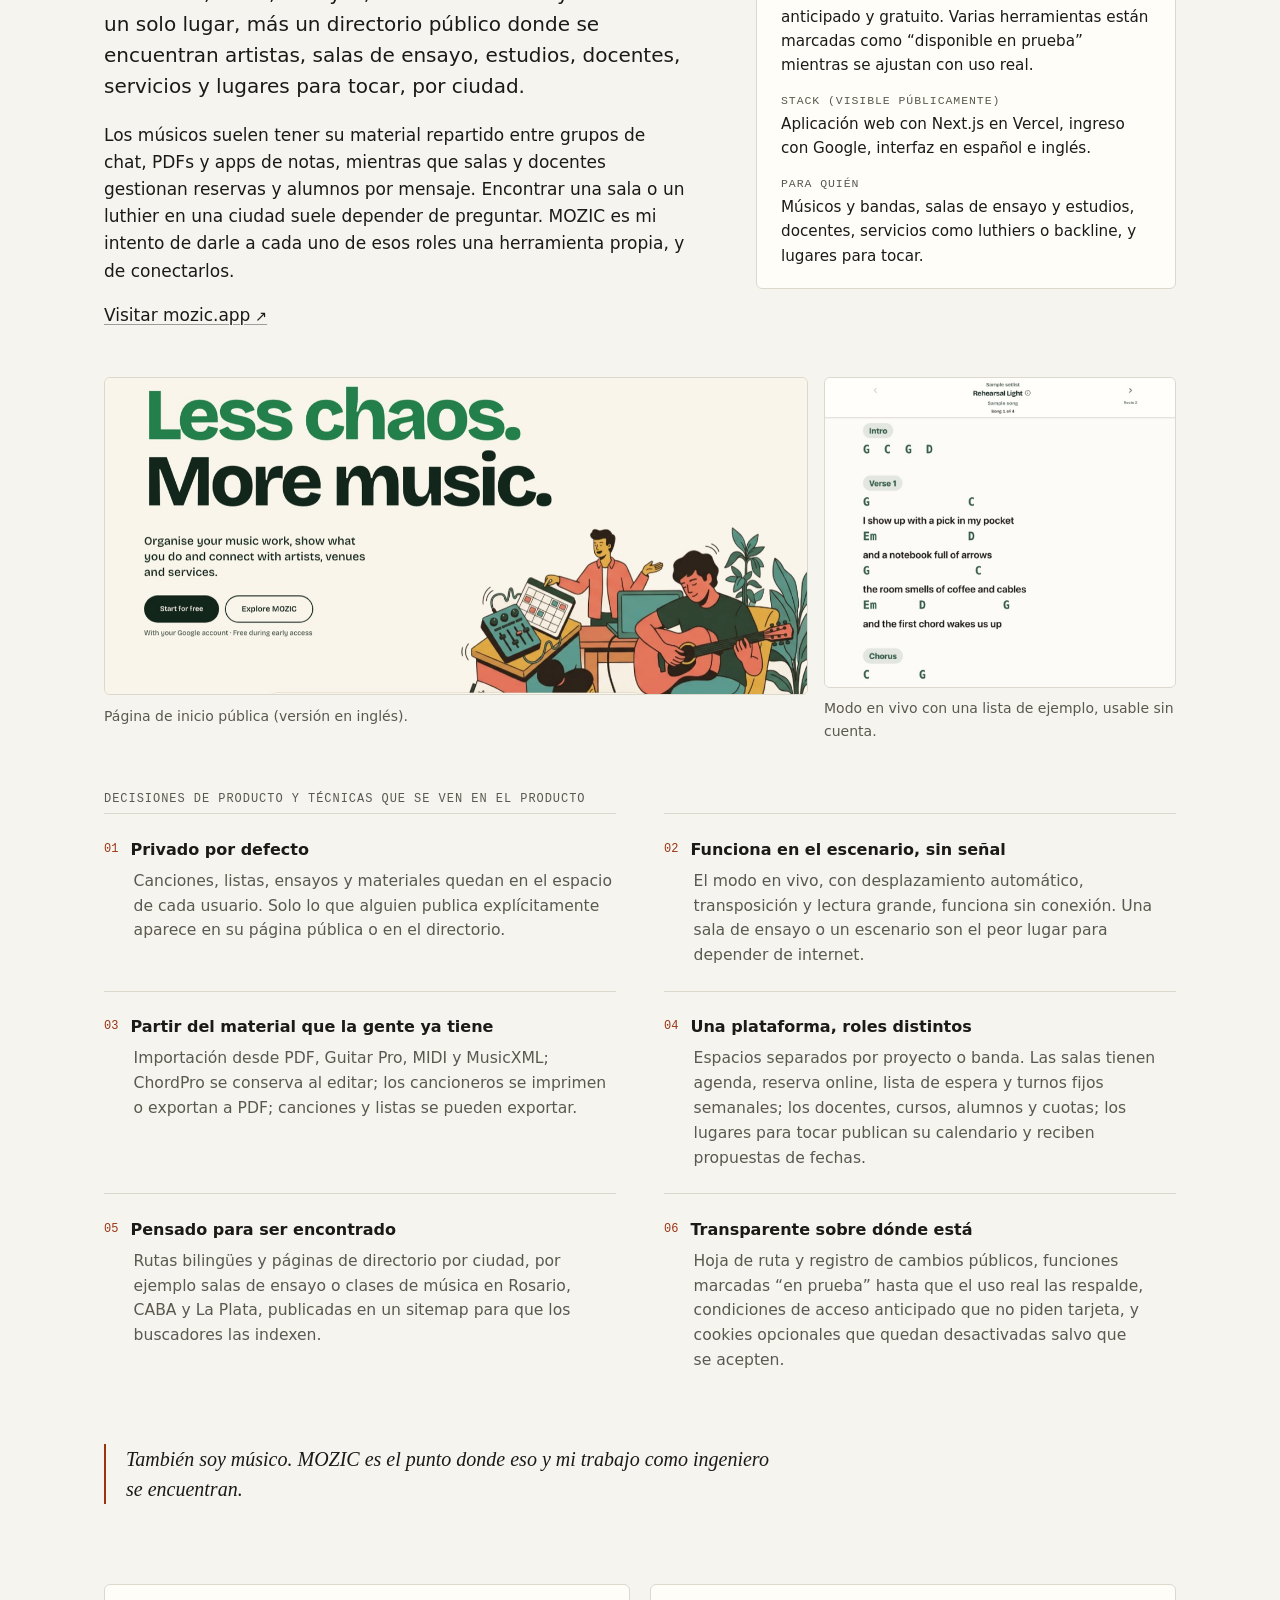
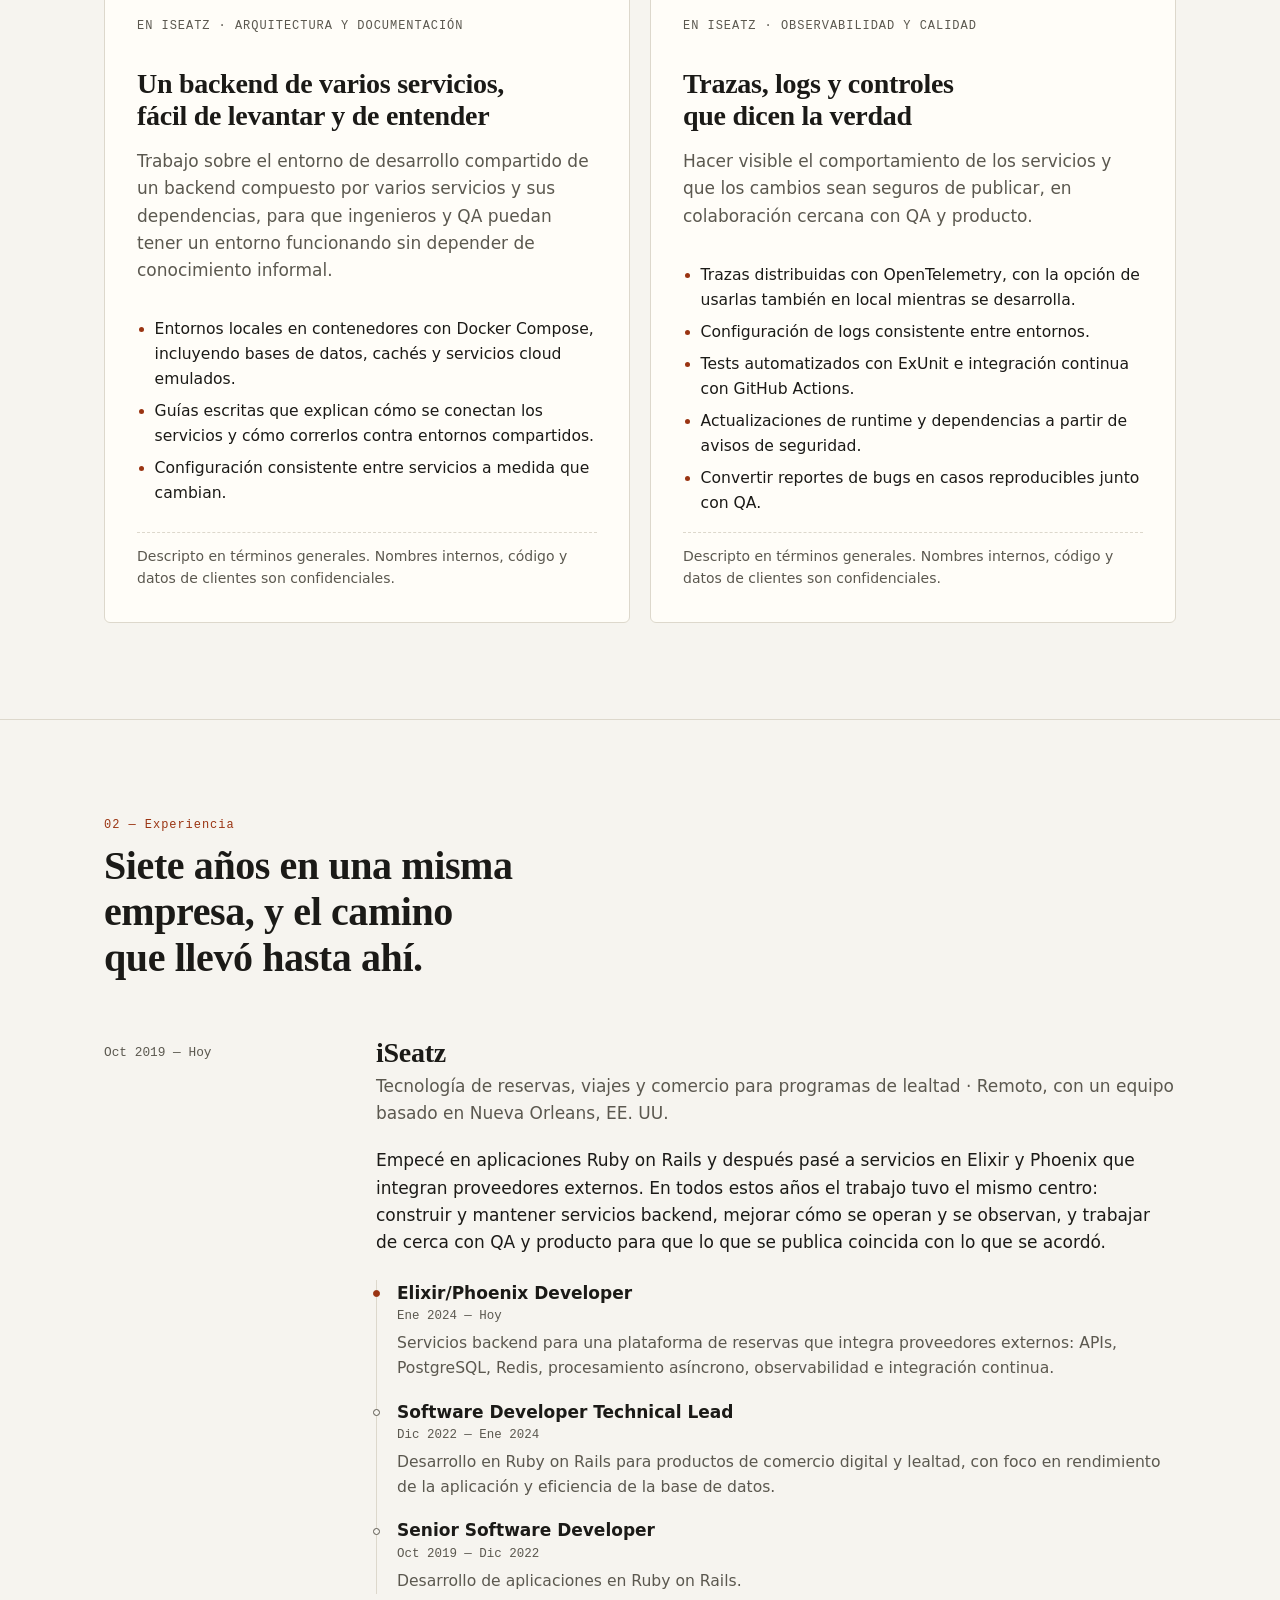
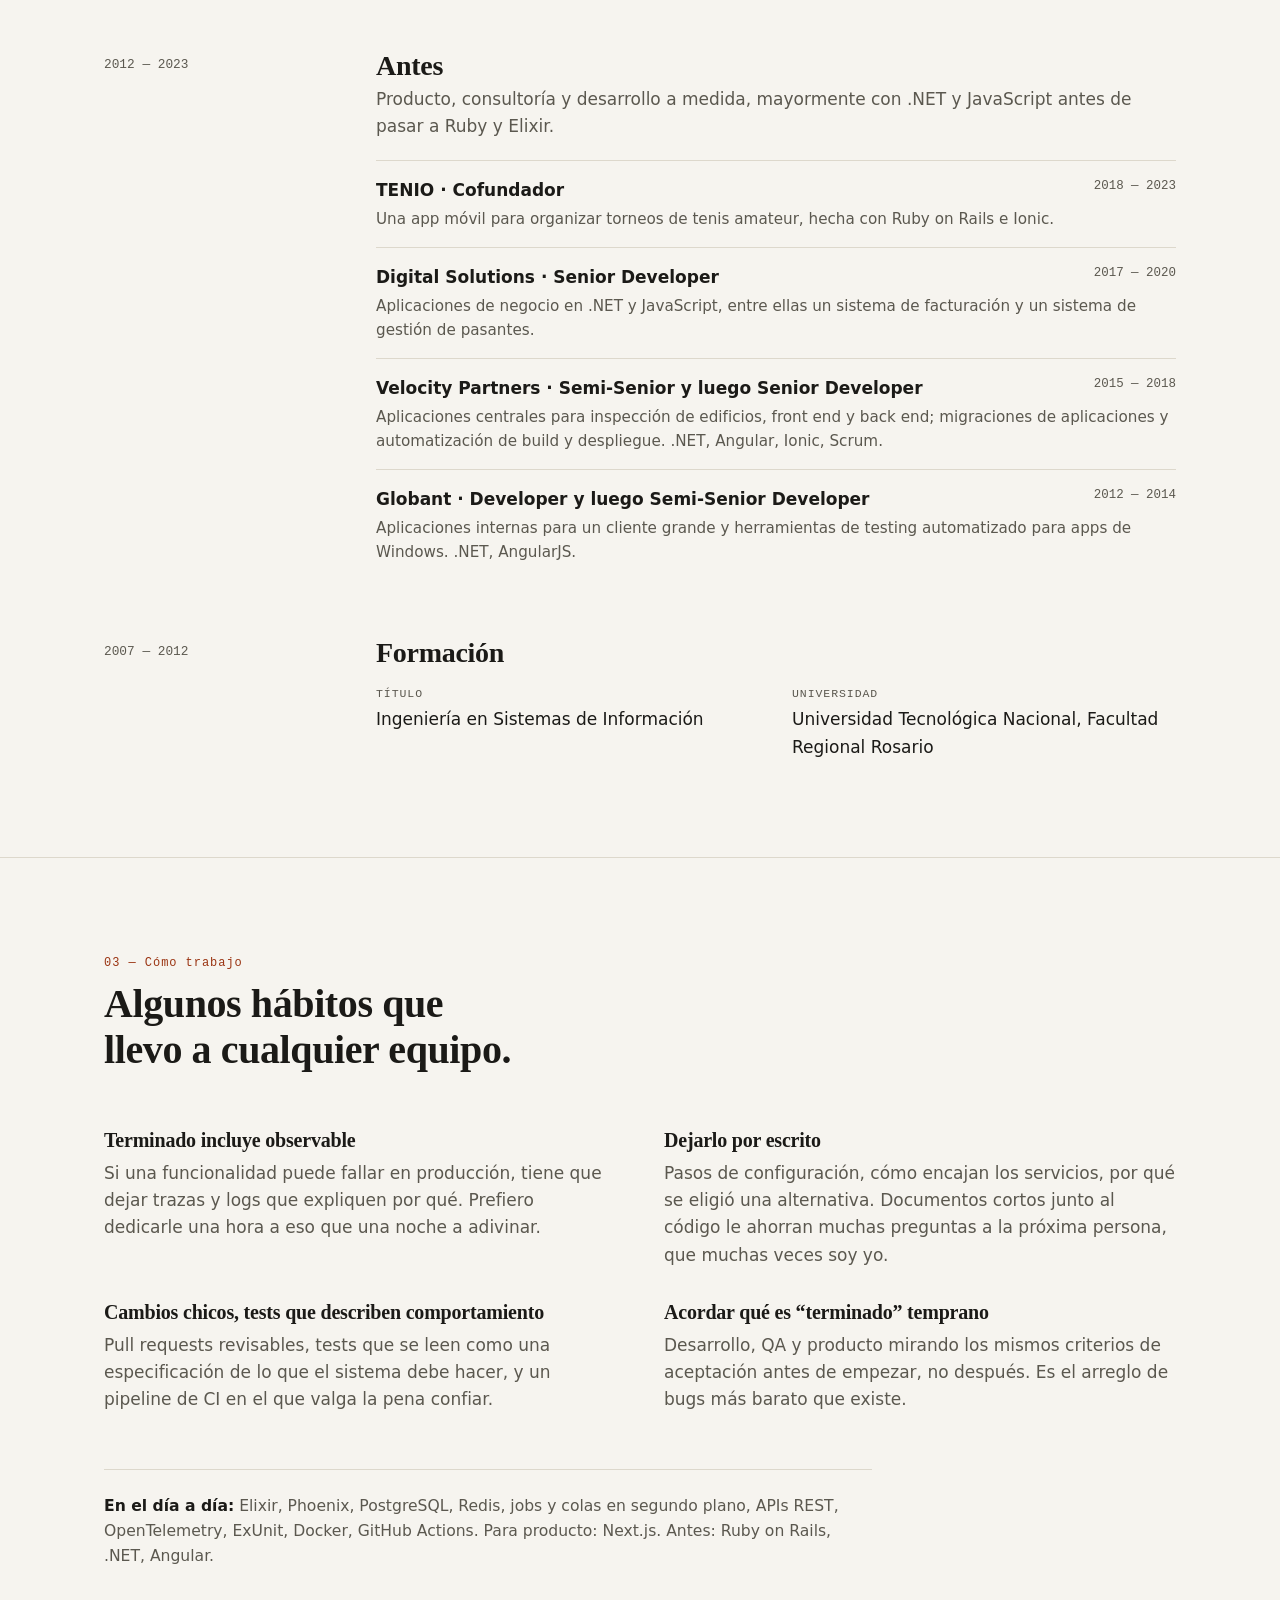
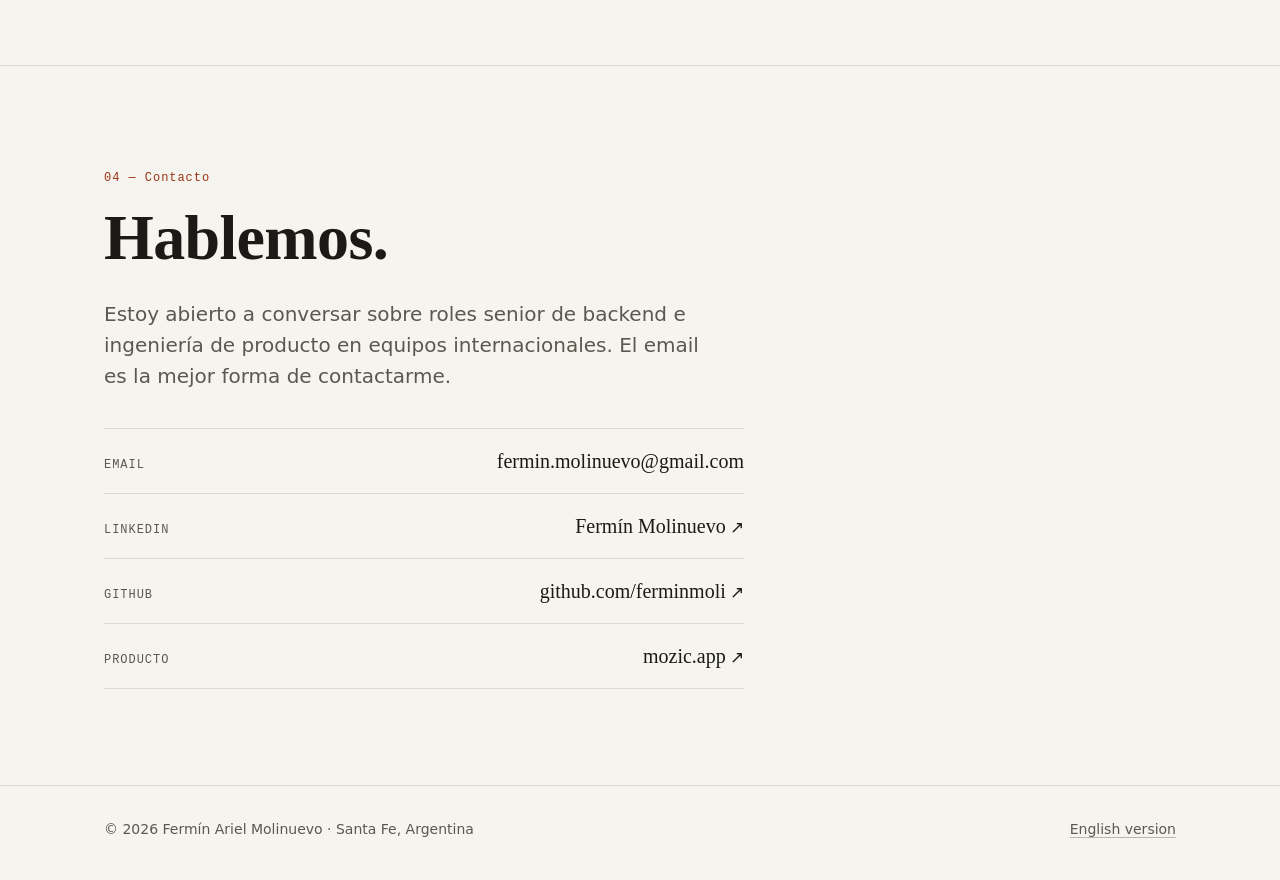
==== commit 70951b9f: "Add LinkedIn profile link Co-Authored-By: Claude Opus 5.5 <noreply@anthropic.com>" ====
--- a/es/index.html
+++ b/es/index.html
@@ -45,7 +45,7 @@
     "alumniOf": { "@type": "CollegeOrUniversity", "name": "Universidad Tecnológica Nacional, Facultad Regional Rosario" },
     "address": { "@type": "PostalAddress", "addressRegion": "Santa Fe", "addressCountry": "AR" },
     "email": "mailto:fermin.molinuevo@gmail.com",
-    "sameAs": ["https://github.com/ferminmoli"],
+    "sameAs": ["https://www.linkedin.com/in/ferm%C3%ADn-molinuevo-76023b67/", "https://github.com/ferminmoli"],
     "knowsLanguage": ["es", "en"]
   }
   </script>
@@ -272,6 +272,7 @@
         <p class="lead">Estoy abierto a conversar sobre roles senior de backend e ingeniería de producto en equipos internacionales. El email es la mejor forma de contactarme.</p>
         <ul class="contact-links">
           <li><a href="mailto:fermin.molinuevo@gmail.com"><span class="label">Email</span><span class="value">fermin.molinuevo@gmail.com</span></a></li>
+          <li><a href="https://www.linkedin.com/in/ferm%C3%ADn-molinuevo-76023b67/" rel="noopener me"><span class="label">LinkedIn</span><span class="value ext">Fermín Molinuevo</span></a></li>
           <li><a href="https://github.com/ferminmoli" rel="noopener me"><span class="label">GitHub</span><span class="value ext">github.com/ferminmoli</span></a></li>
           <li><a href="https://www.mozic.app/es" rel="noopener"><span class="label">Producto</span><span class="value ext">mozic.app</span></a></li>
         </ul>
--- a/styles.css
+++ b/styles.css
@@ -595,22 +595,6 @@
 }
 .site-footer p { margin: 0; }
 
-/* ---------- Entry motion (respects reduced motion above) ---------- */
-
-@media (prefers-reduced-motion: no-preference) {
-  .hero > .wrap > * {
-    animation: rise 600ms cubic-bezier(.2, .7, .2, 1) both;
-  }
-  .hero > .wrap > *:nth-child(2) { animation-delay: 60ms; }
-  .hero > .wrap > *:nth-child(3) { animation-delay: 120ms; }
-  .hero > .wrap > *:nth-child(4) { animation-delay: 180ms; }
-  .hero > .wrap > *:nth-child(5) { animation-delay: 240ms; }
-  @keyframes rise {
-    from { opacity: 0; transform: translateY(8px); }
-    to { opacity: 1; transform: none; }
-  }
-}
-
 /* ---------- Print ---------- */
 
 @media print {
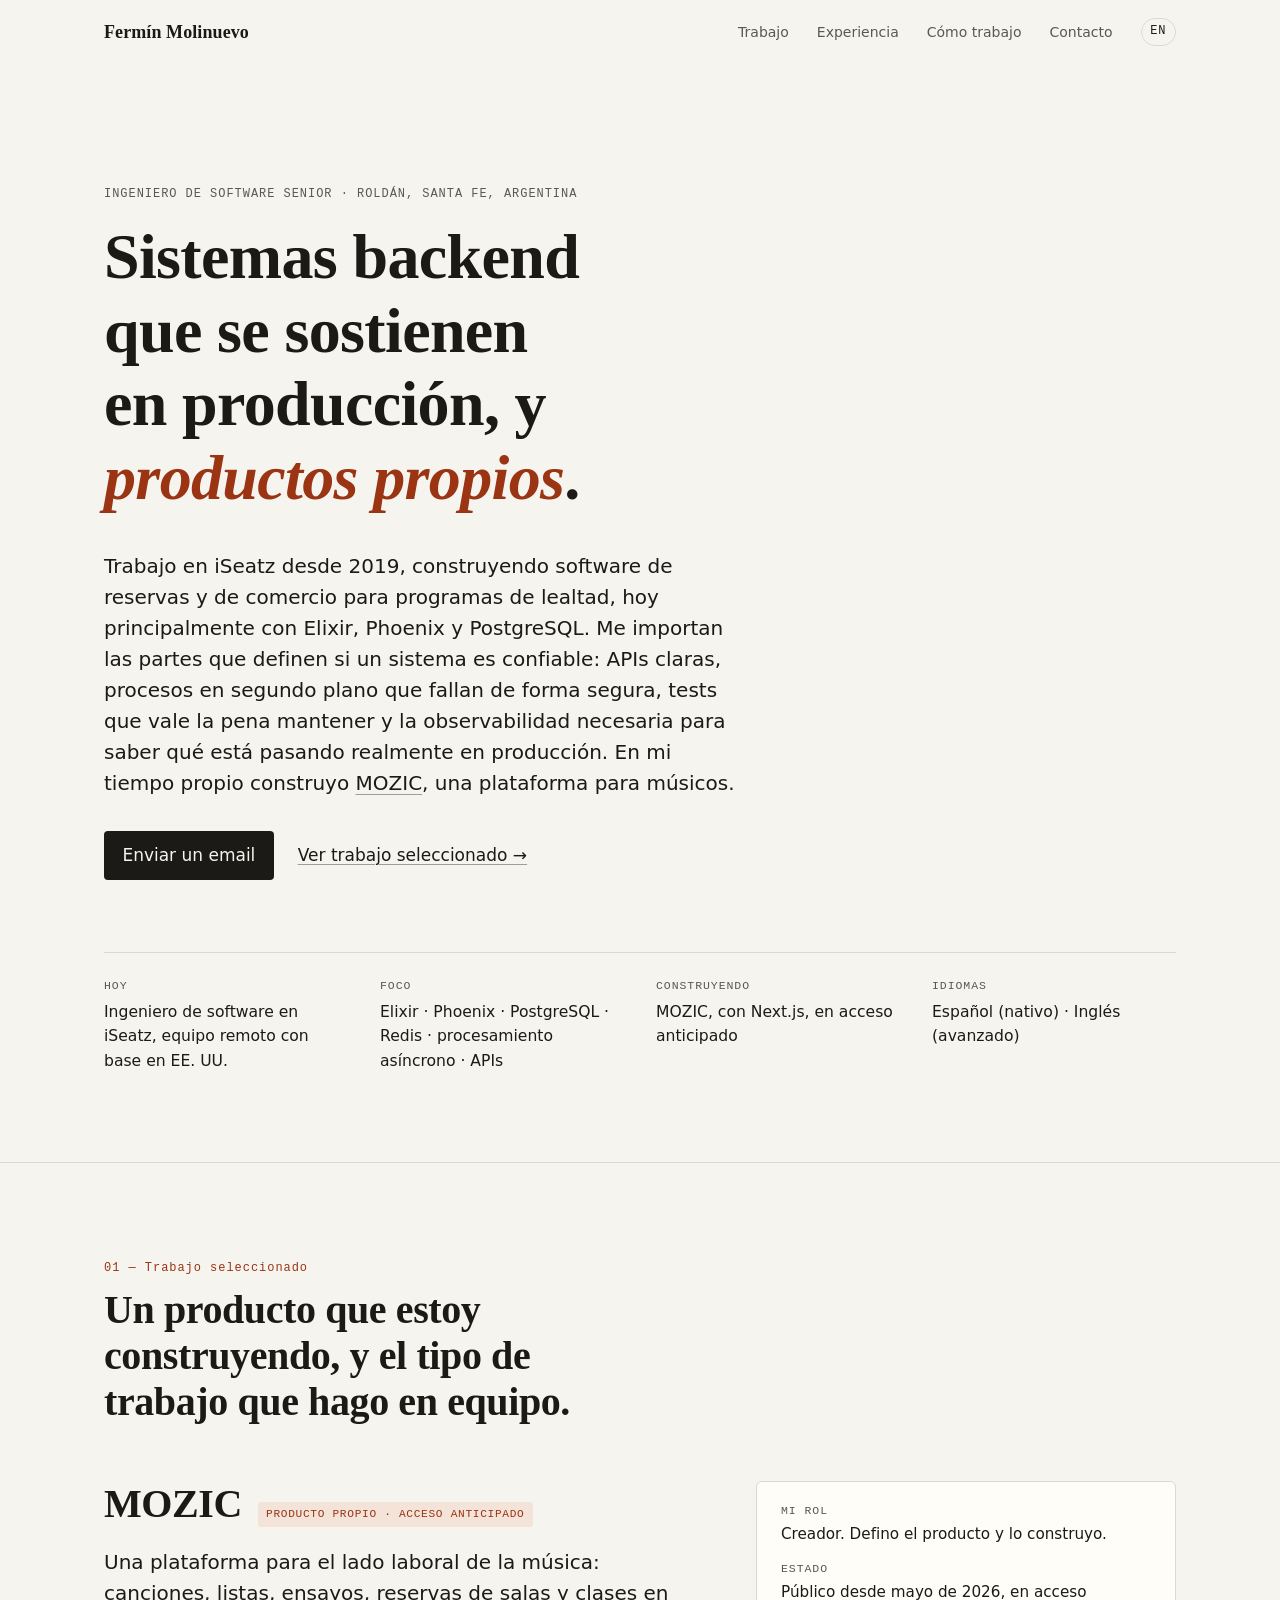
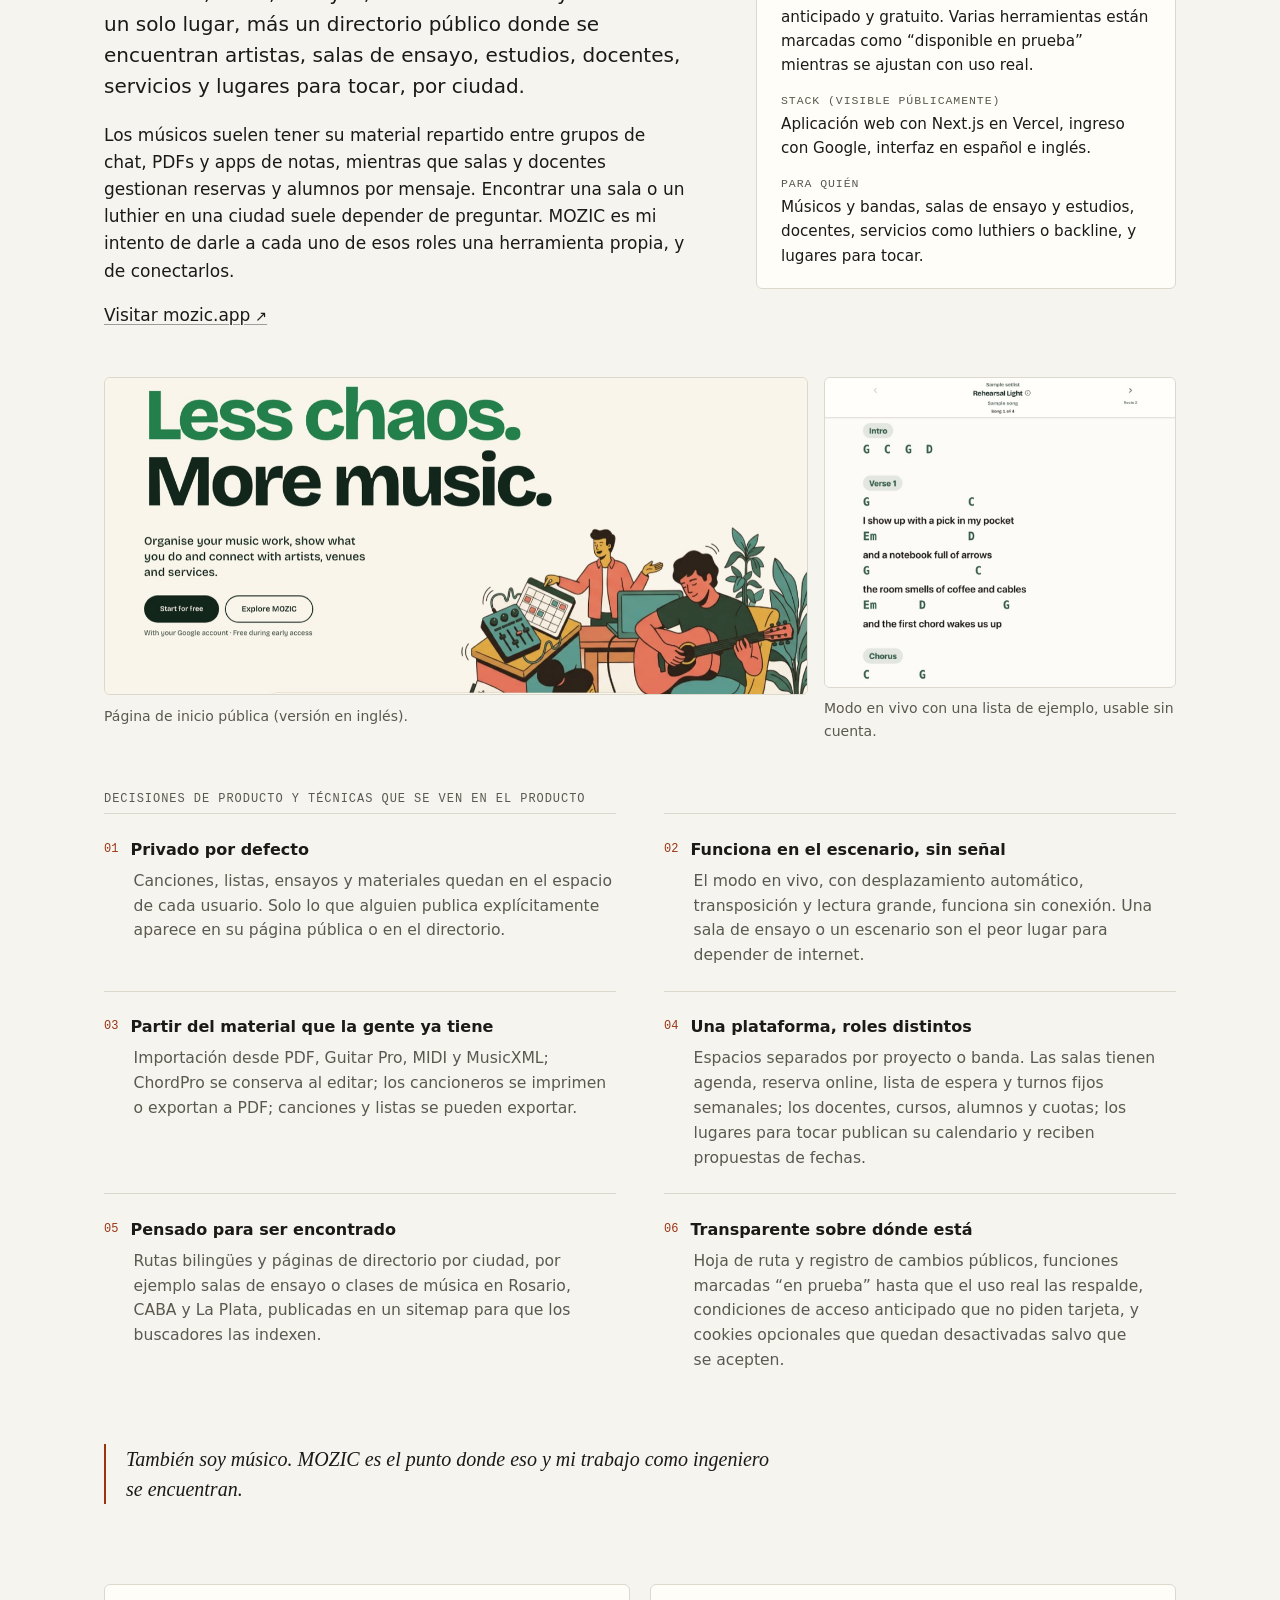
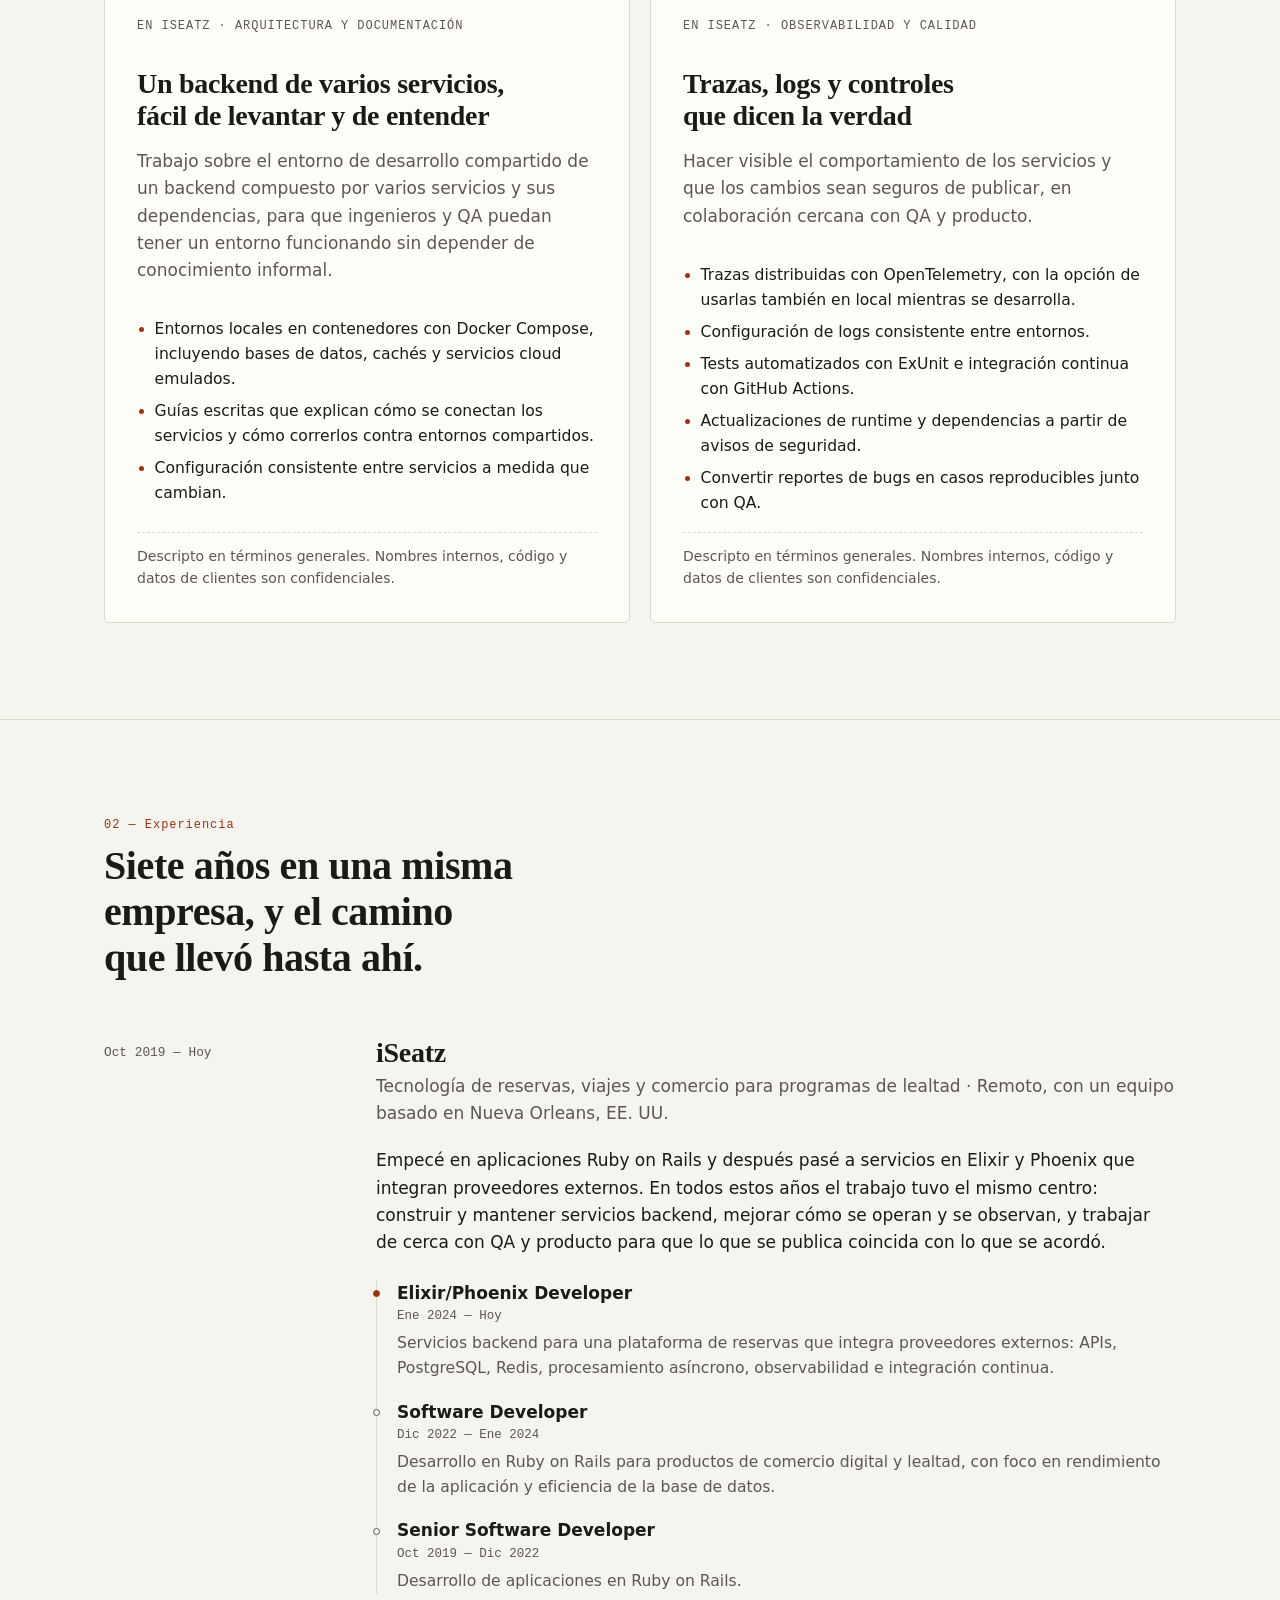
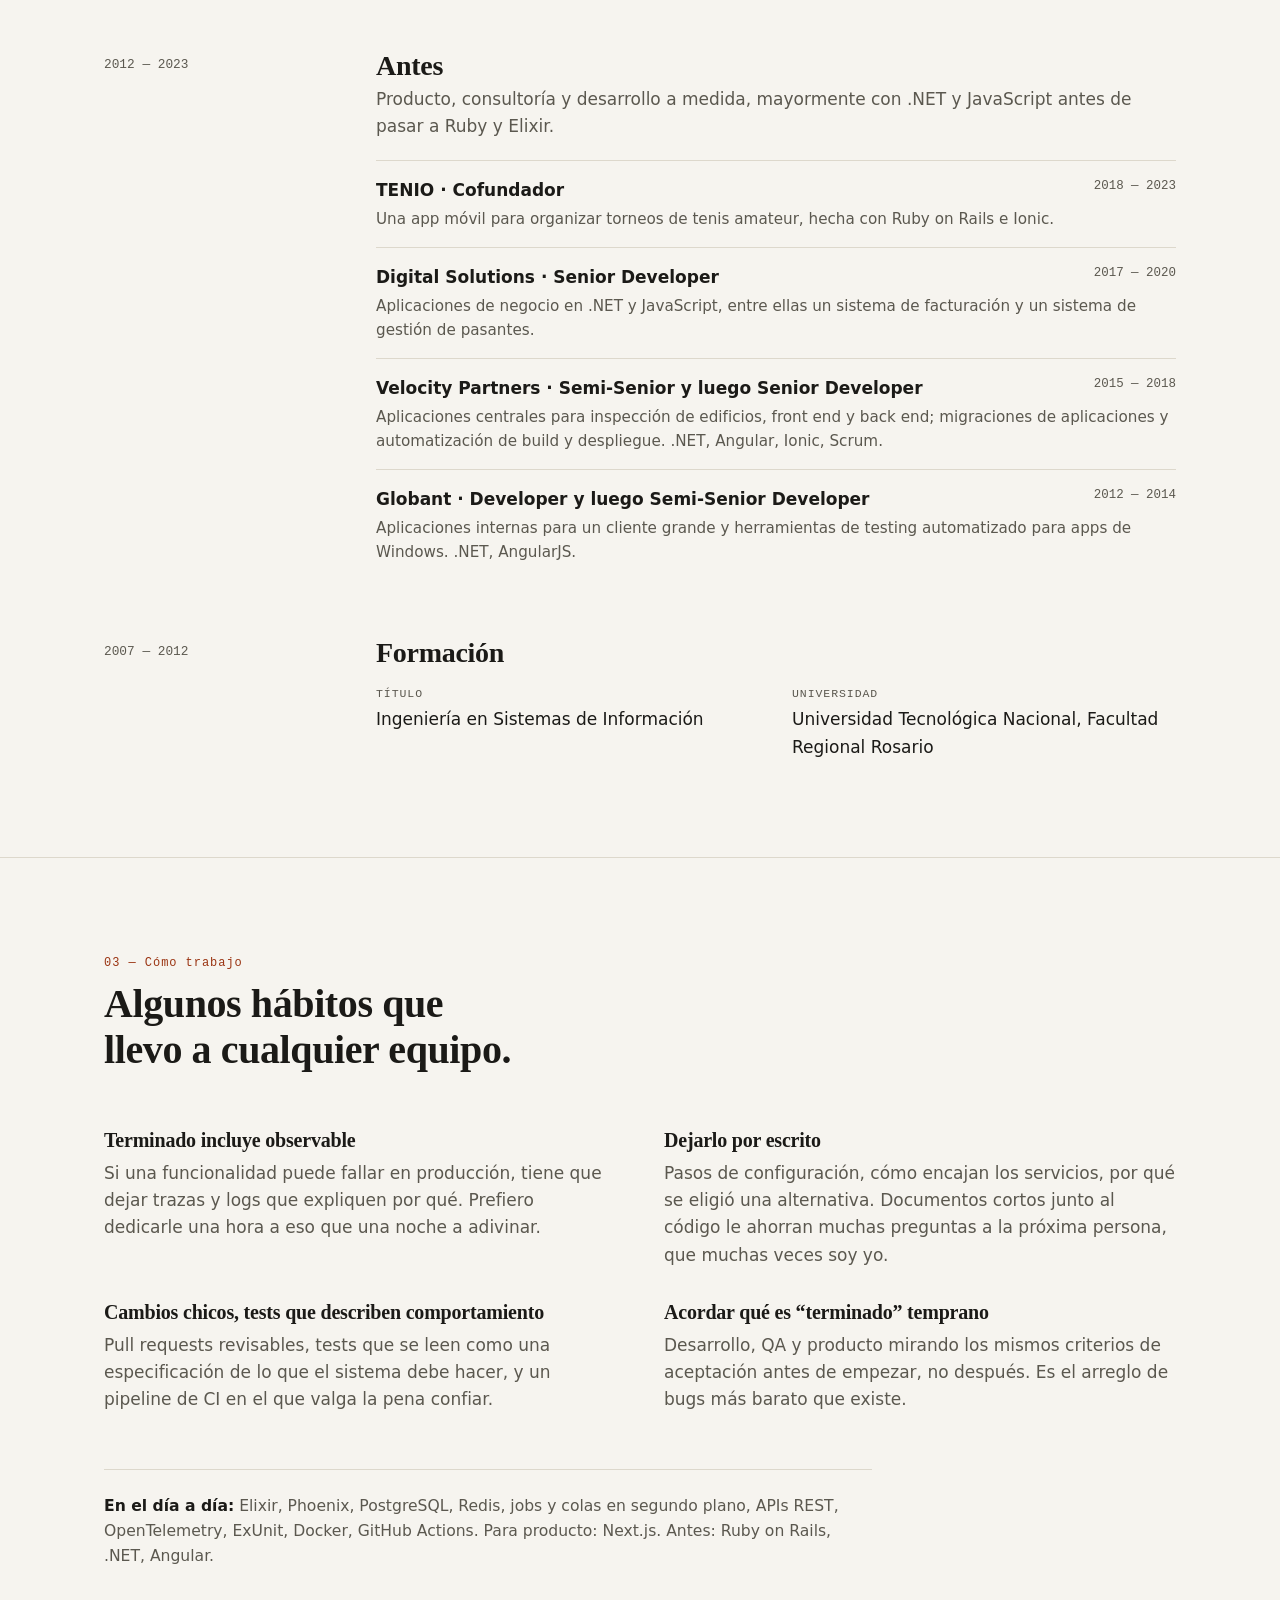
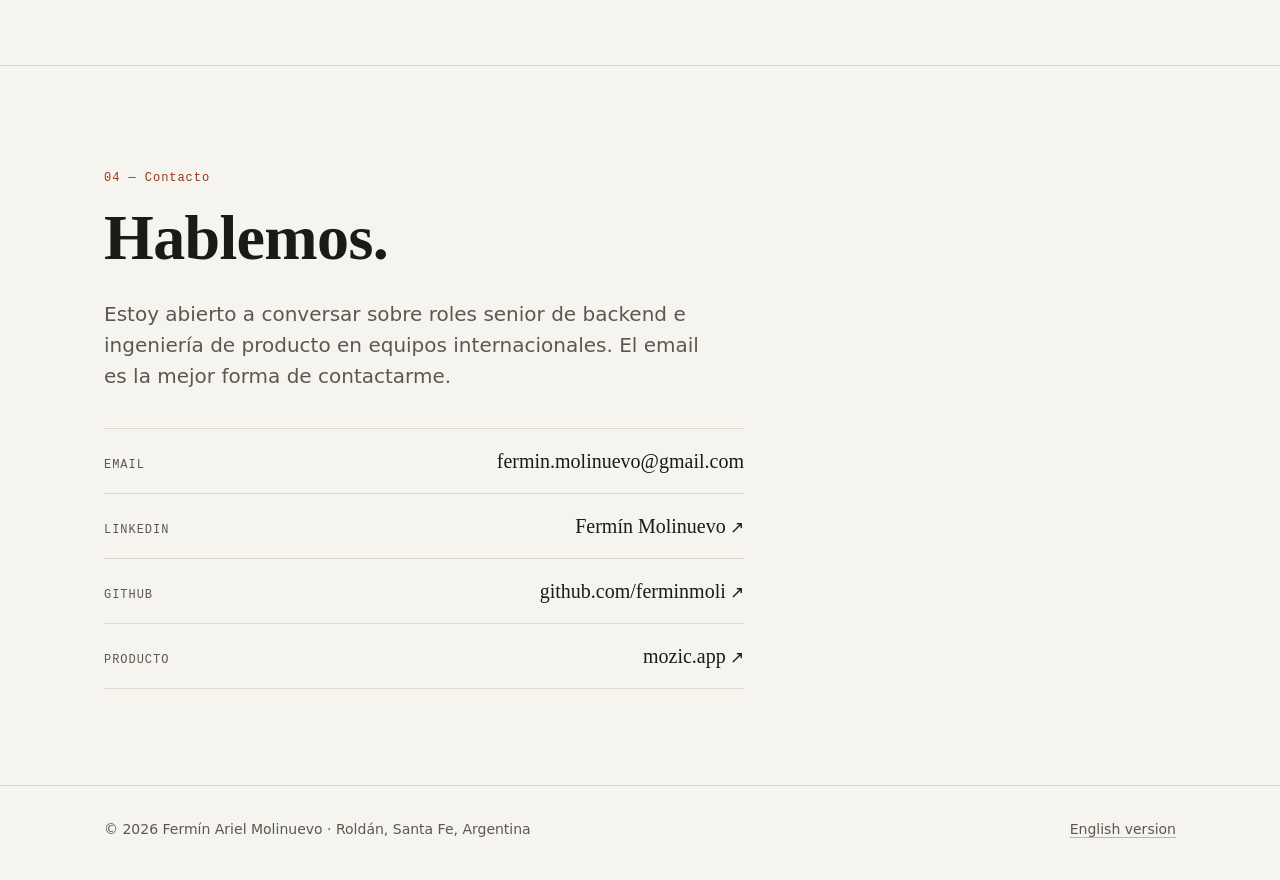
==== commit 8cdff8f3: "Update location to Roldán and 2022-2024 role title Co-Authored-By: Claude Opus 5.5 <noreply@anthropi" ====
--- a/es/index.html
+++ b/es/index.html
@@ -4,7 +4,7 @@
   <meta charset="utf-8">
   <meta name="viewport" content="width=device-width, initial-scale=1">
   <title>Fermín Molinuevo — Ingeniero de software senior</title>
-  <meta name="description" content="Ingeniero de software senior en Santa Fe, Argentina. Sistemas backend con Elixir, Phoenix y PostgreSQL en iSeatz desde 2019, y creador de MOZIC, una plataforma para músicos.">
+  <meta name="description" content="Ingeniero de software senior en Roldán, Santa Fe, Argentina. Sistemas backend con Elixir, Phoenix y PostgreSQL en iSeatz desde 2019, y creador de MOZIC, una plataforma para músicos.">
   <meta name="author" content="Fermín Molinuevo">
   <link rel="canonical" href="https://ferminmoli.github.io/es/">
   <link rel="alternate" hreflang="en" href="https://ferminmoli.github.io/">
@@ -43,7 +43,7 @@
     "jobTitle": "Ingeniero de software senior",
     "worksFor": { "@type": "Organization", "name": "iSeatz" },
     "alumniOf": { "@type": "CollegeOrUniversity", "name": "Universidad Tecnológica Nacional, Facultad Regional Rosario" },
-    "address": { "@type": "PostalAddress", "addressRegion": "Santa Fe", "addressCountry": "AR" },
+    "address": { "@type": "PostalAddress", "addressLocality": "Roldán", "addressRegion": "Santa Fe", "addressCountry": "AR" },
     "email": "mailto:fermin.molinuevo@gmail.com",
     "sameAs": ["https://www.linkedin.com/in/ferm%C3%ADn-molinuevo-76023b67/", "https://github.com/ferminmoli"],
     "knowsLanguage": ["es", "en"]
@@ -71,7 +71,7 @@
   <main id="main">
     <section class="hero" aria-labelledby="intro-title">
       <div class="wrap">
-        <p class="eyebrow">Ingeniero de software senior · Santa Fe, Argentina</p>
+        <p class="eyebrow">Ingeniero de software senior · Roldán, Santa Fe, Argentina</p>
         <h1 id="intro-title">Sistemas backend que se sostienen en producción, y <em>productos propios</em>.</h1>
         <p class="lead">Trabajo en iSeatz desde 2019, construyendo software de reservas y de comercio para programas de lealtad, hoy principalmente con Elixir, Phoenix y PostgreSQL. Me importan las partes que definen si un sistema es confiable: APIs claras, procesos en segundo plano que fallan de forma segura, tests que vale la pena mantener y la observabilidad necesaria para saber qué está pasando realmente en producción. En mi tiempo propio construyo <a href="https://www.mozic.app/es" rel="noopener">MOZIC</a>, una plataforma para músicos.</p>
         <div class="hero-actions">
@@ -203,7 +203,7 @@
               <p>Empecé en aplicaciones Ruby on Rails y después pasé a servicios en Elixir y Phoenix que integran proveedores externos. En todos estos años el trabajo tuvo el mismo centro: construir y mantener servicios backend, mejorar cómo se operan y se observan, y trabajar de cerca con QA y producto para que lo que se publica coincida con lo que se acordó.</p>
               <ul class="roles">
                 <li><strong>Elixir/Phoenix Developer</strong><span class="dates">Ene 2024 — Hoy</span><p>Servicios backend para una plataforma de reservas que integra proveedores externos: APIs, PostgreSQL, Redis, procesamiento asíncrono, observabilidad e integración continua.</p></li>
-                <li><strong>Software Developer Technical Lead</strong><span class="dates">Dic 2022 — Ene 2024</span><p>Desarrollo en Ruby on Rails para productos de comercio digital y lealtad, con foco en rendimiento de la aplicación y eficiencia de la base de datos.</p></li>
+                <li><strong>Software Developer</strong><span class="dates">Dic 2022 — Ene 2024</span><p>Desarrollo en Ruby on Rails para productos de comercio digital y lealtad, con foco en rendimiento de la aplicación y eficiencia de la base de datos.</p></li>
                 <li><strong>Senior Software Developer</strong><span class="dates">Oct 2019 — Dic 2022</span><p>Desarrollo de aplicaciones en Ruby on Rails.</p></li>
               </ul>
             </div>
@@ -282,7 +282,7 @@
 
   <footer class="site-footer">
     <div class="wrap">
-      <p>© 2026 Fermín Ariel Molinuevo · Santa Fe, Argentina</p>
+      <p>© 2026 Fermín Ariel Molinuevo · Roldán, Santa Fe, Argentina</p>
       <p><a href="/" hreflang="en" lang="en">English version</a></p>
     </div>
   </footer>
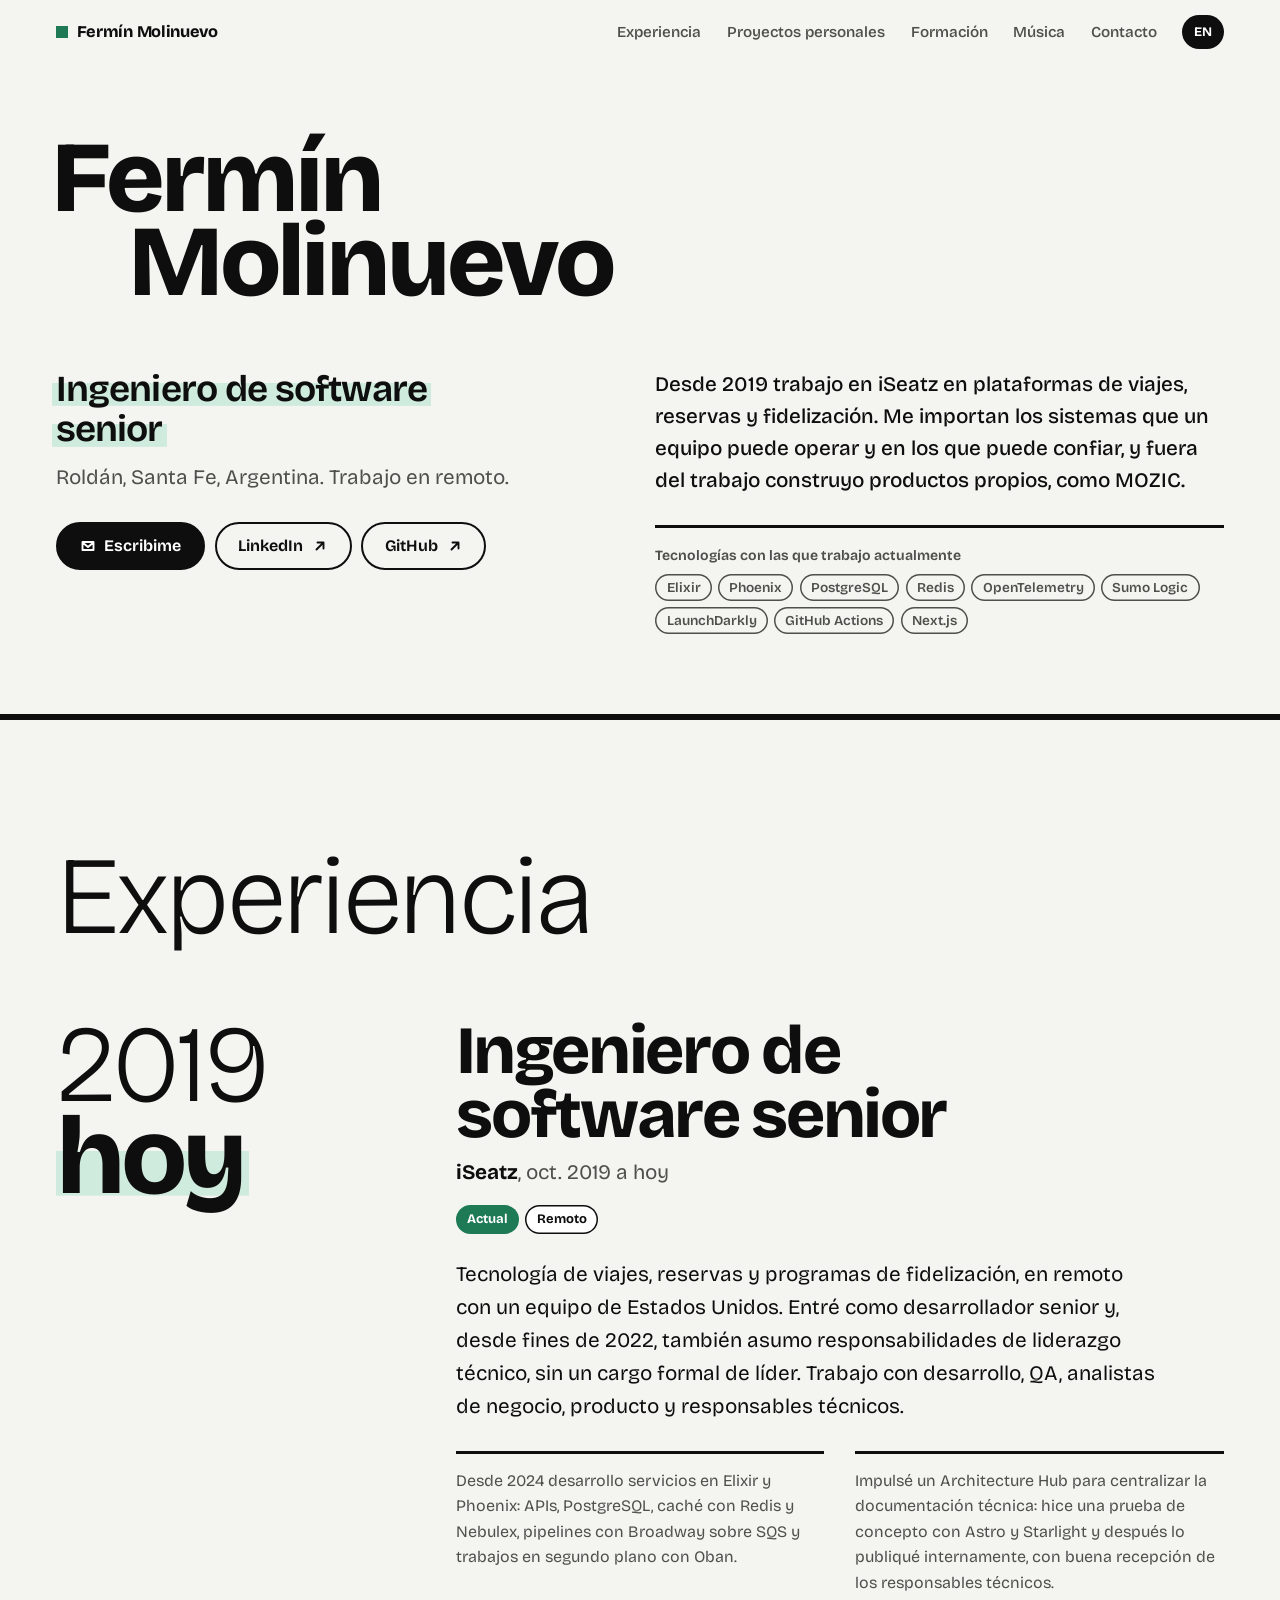
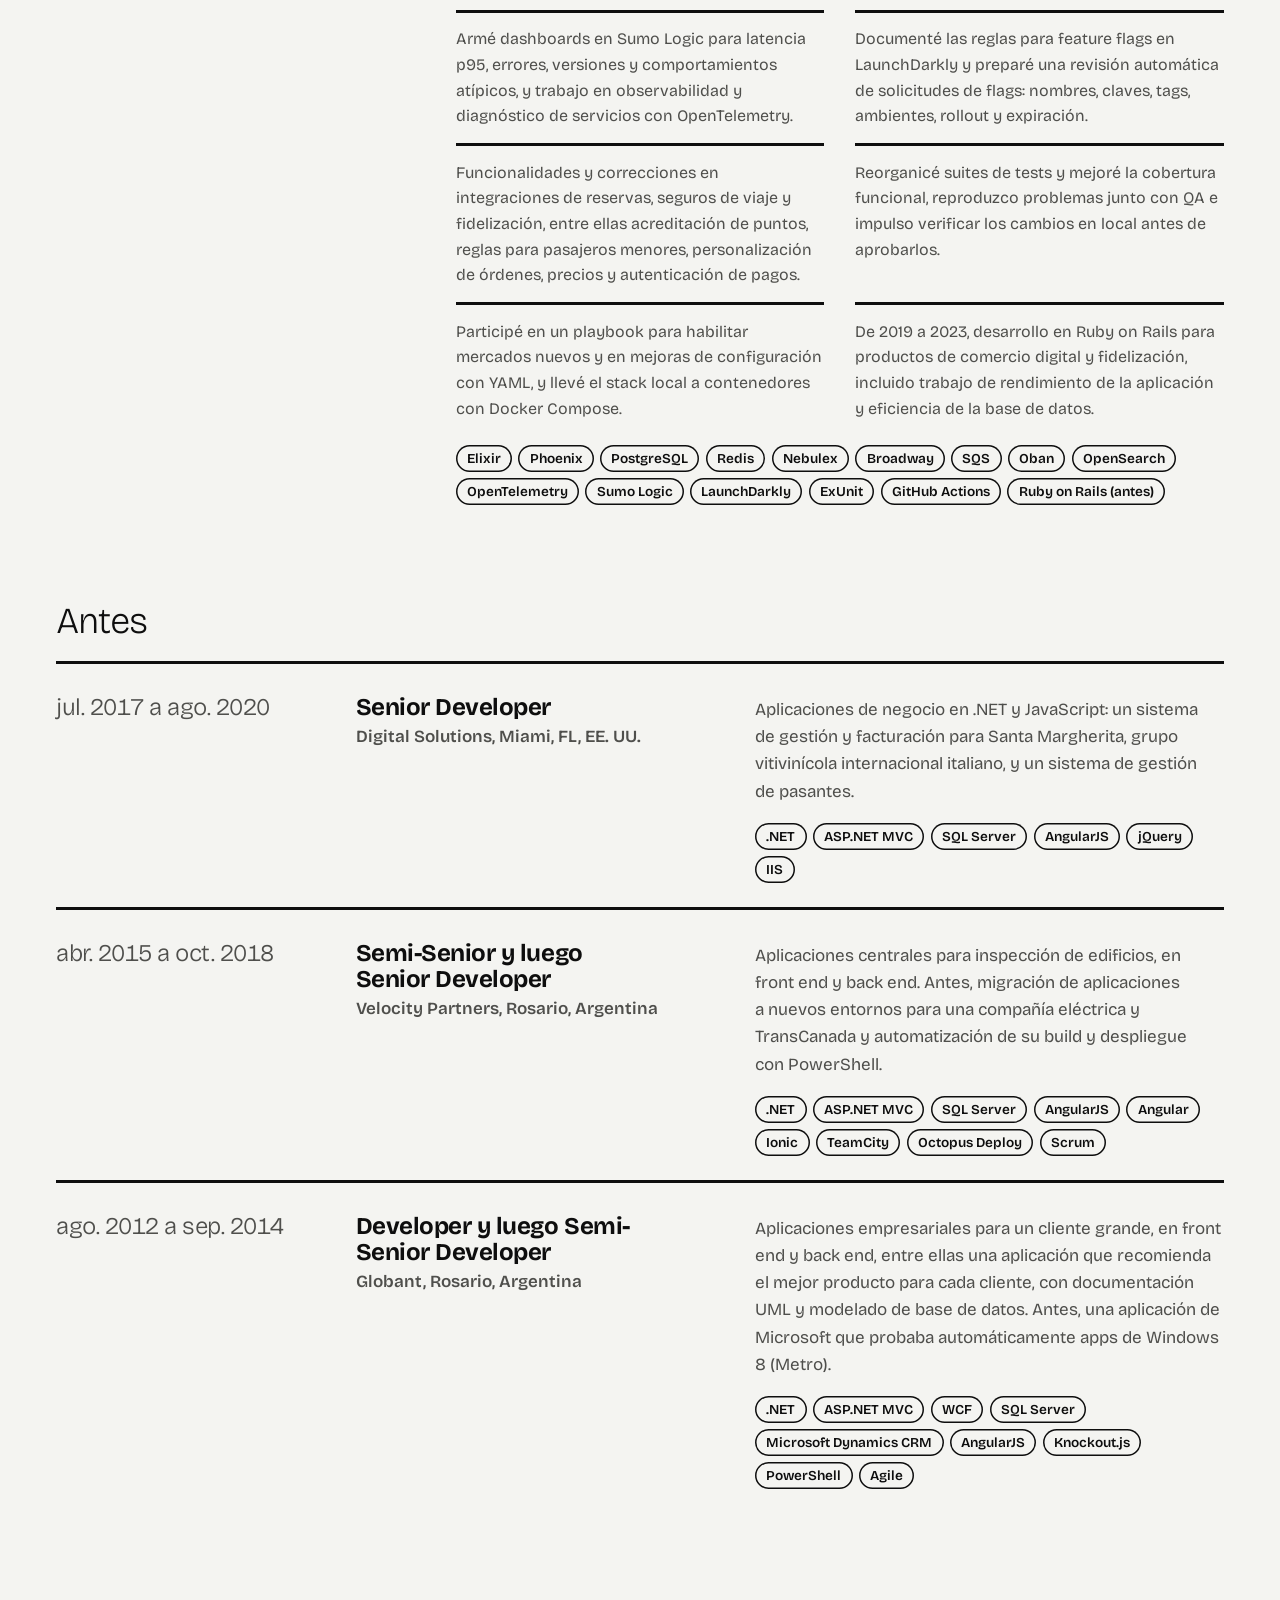
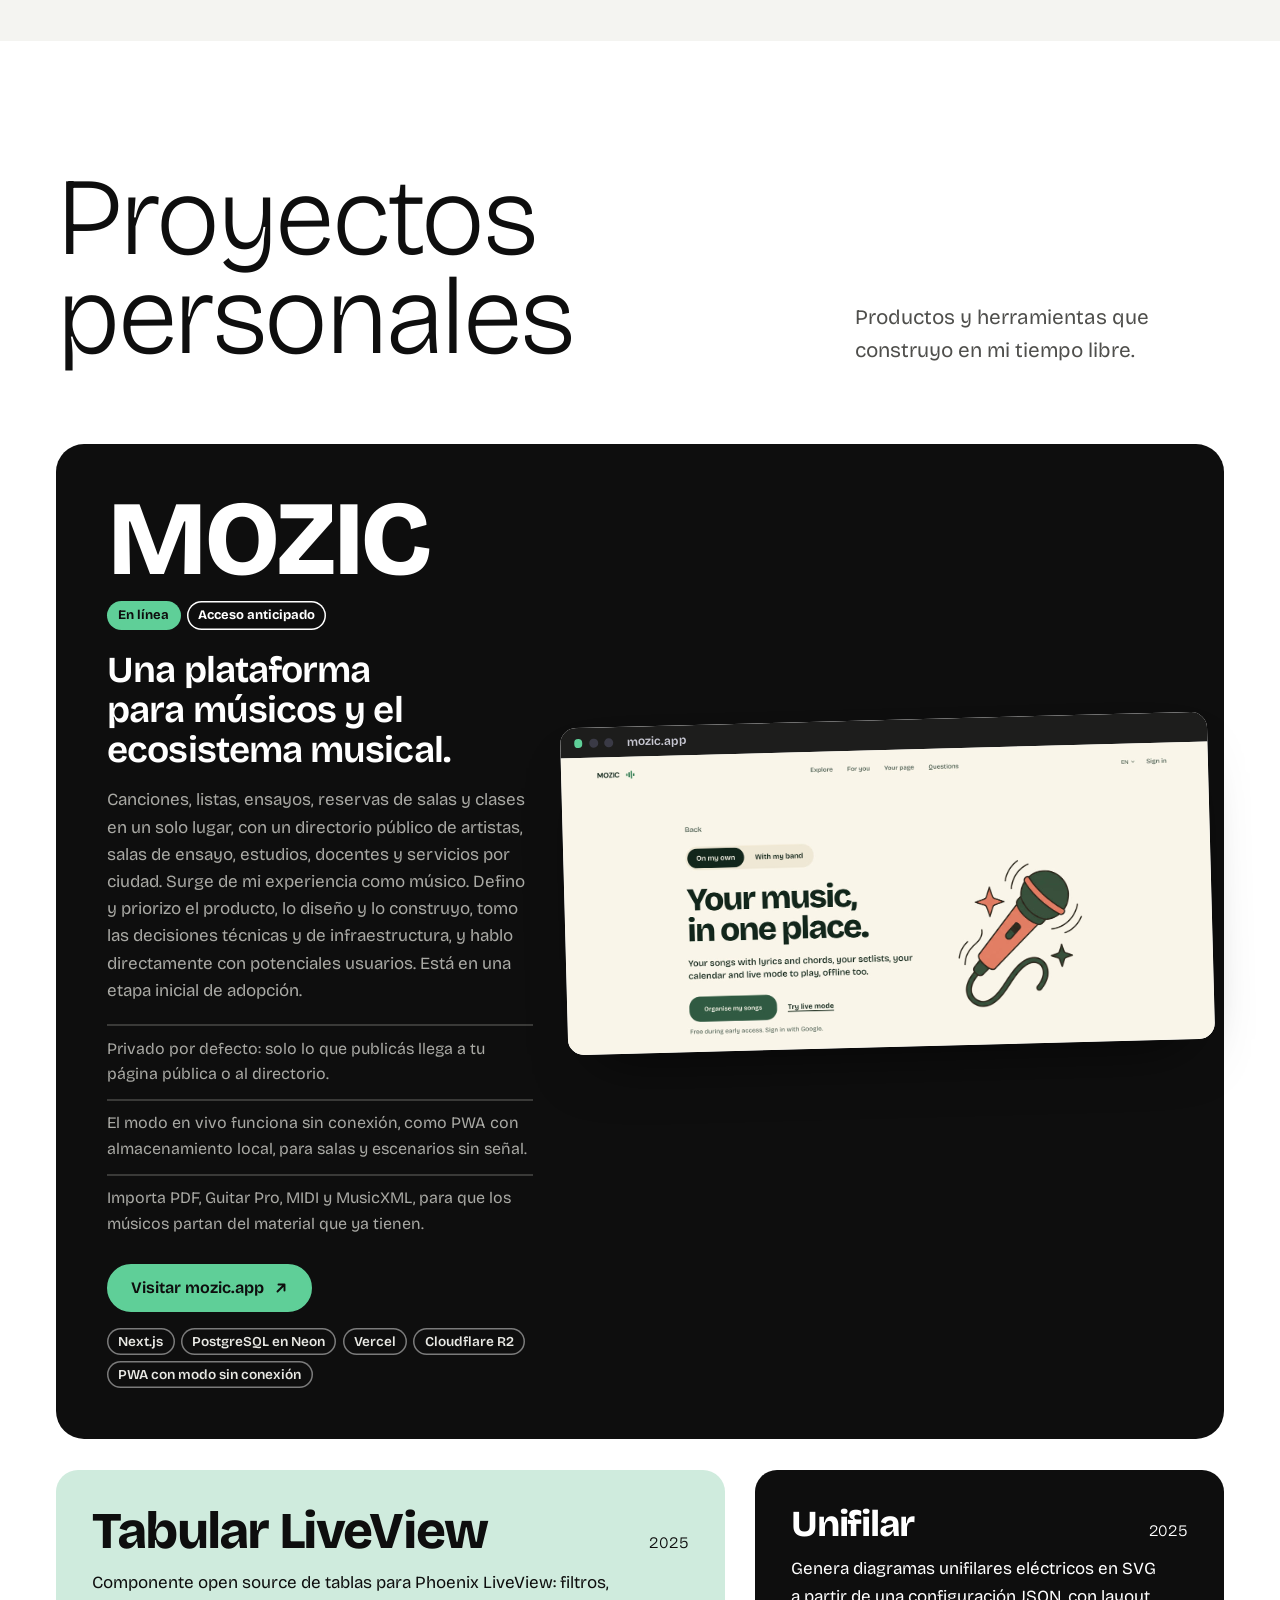
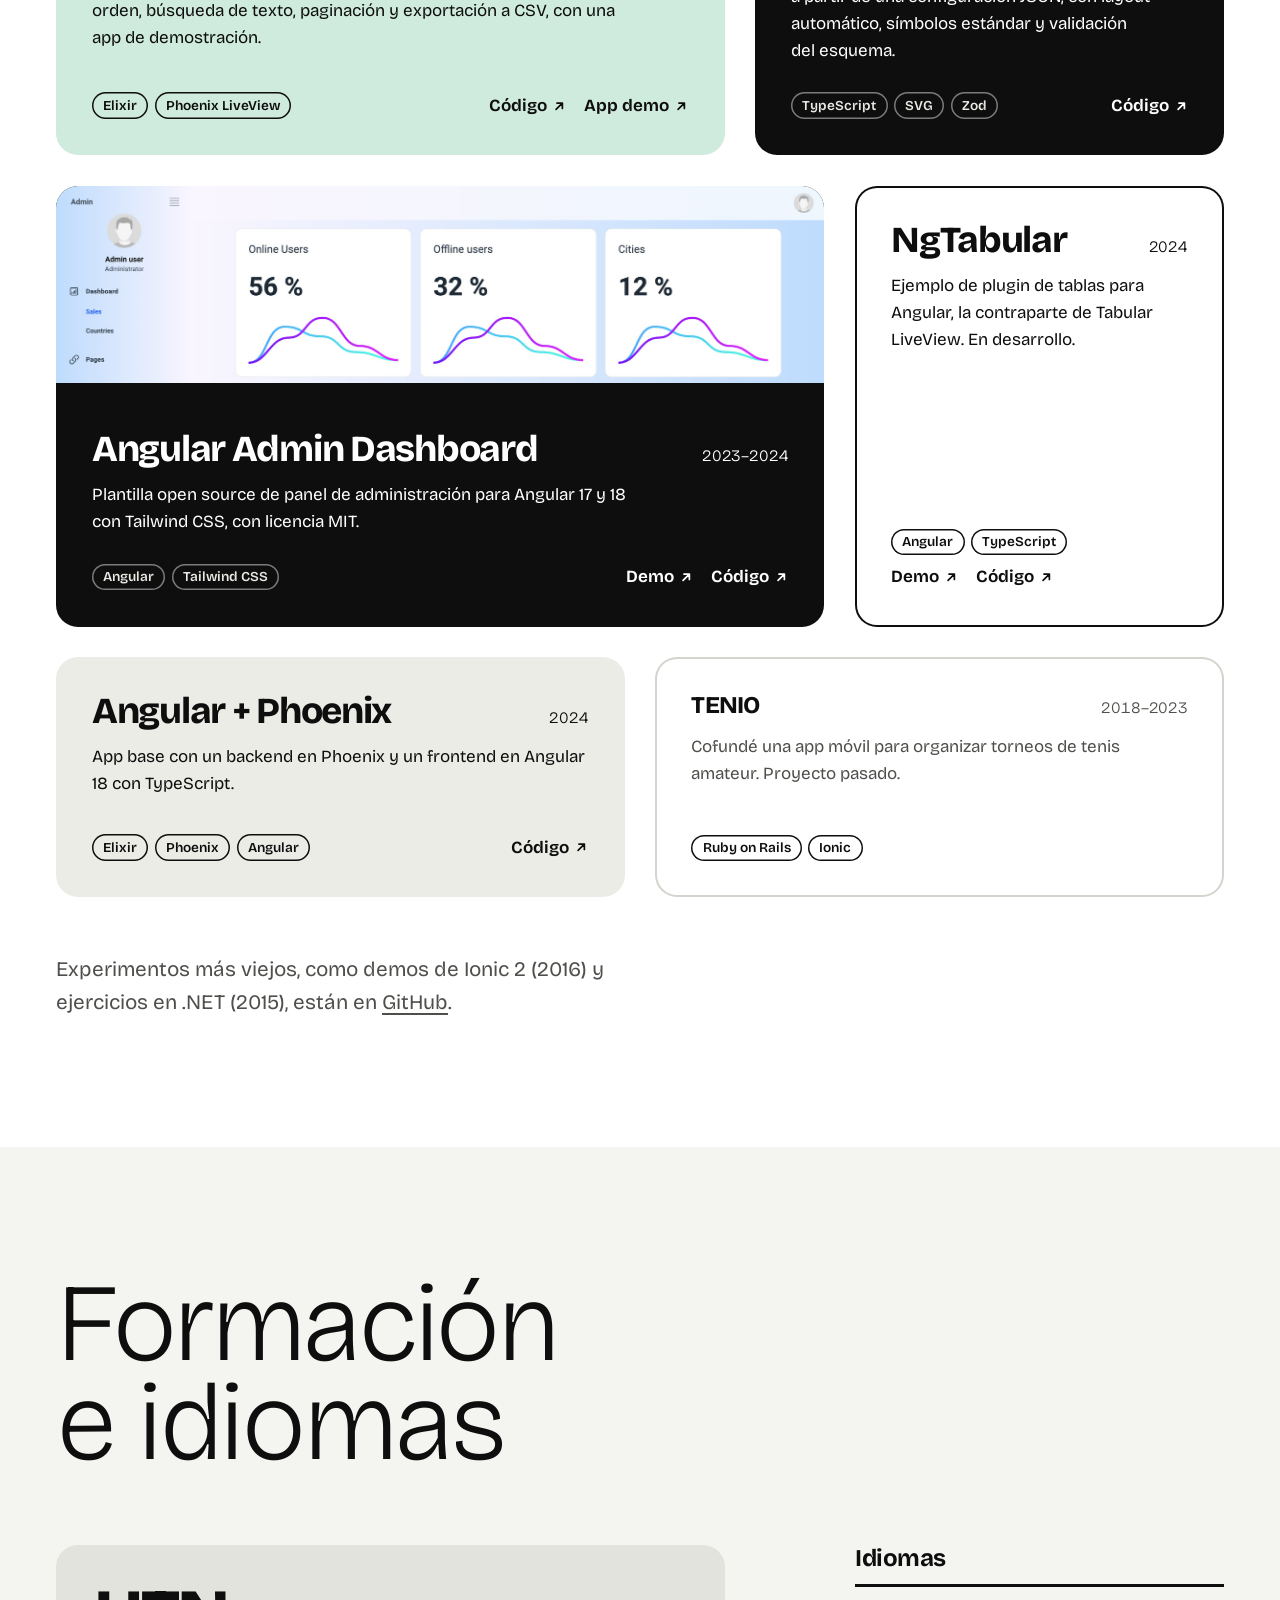
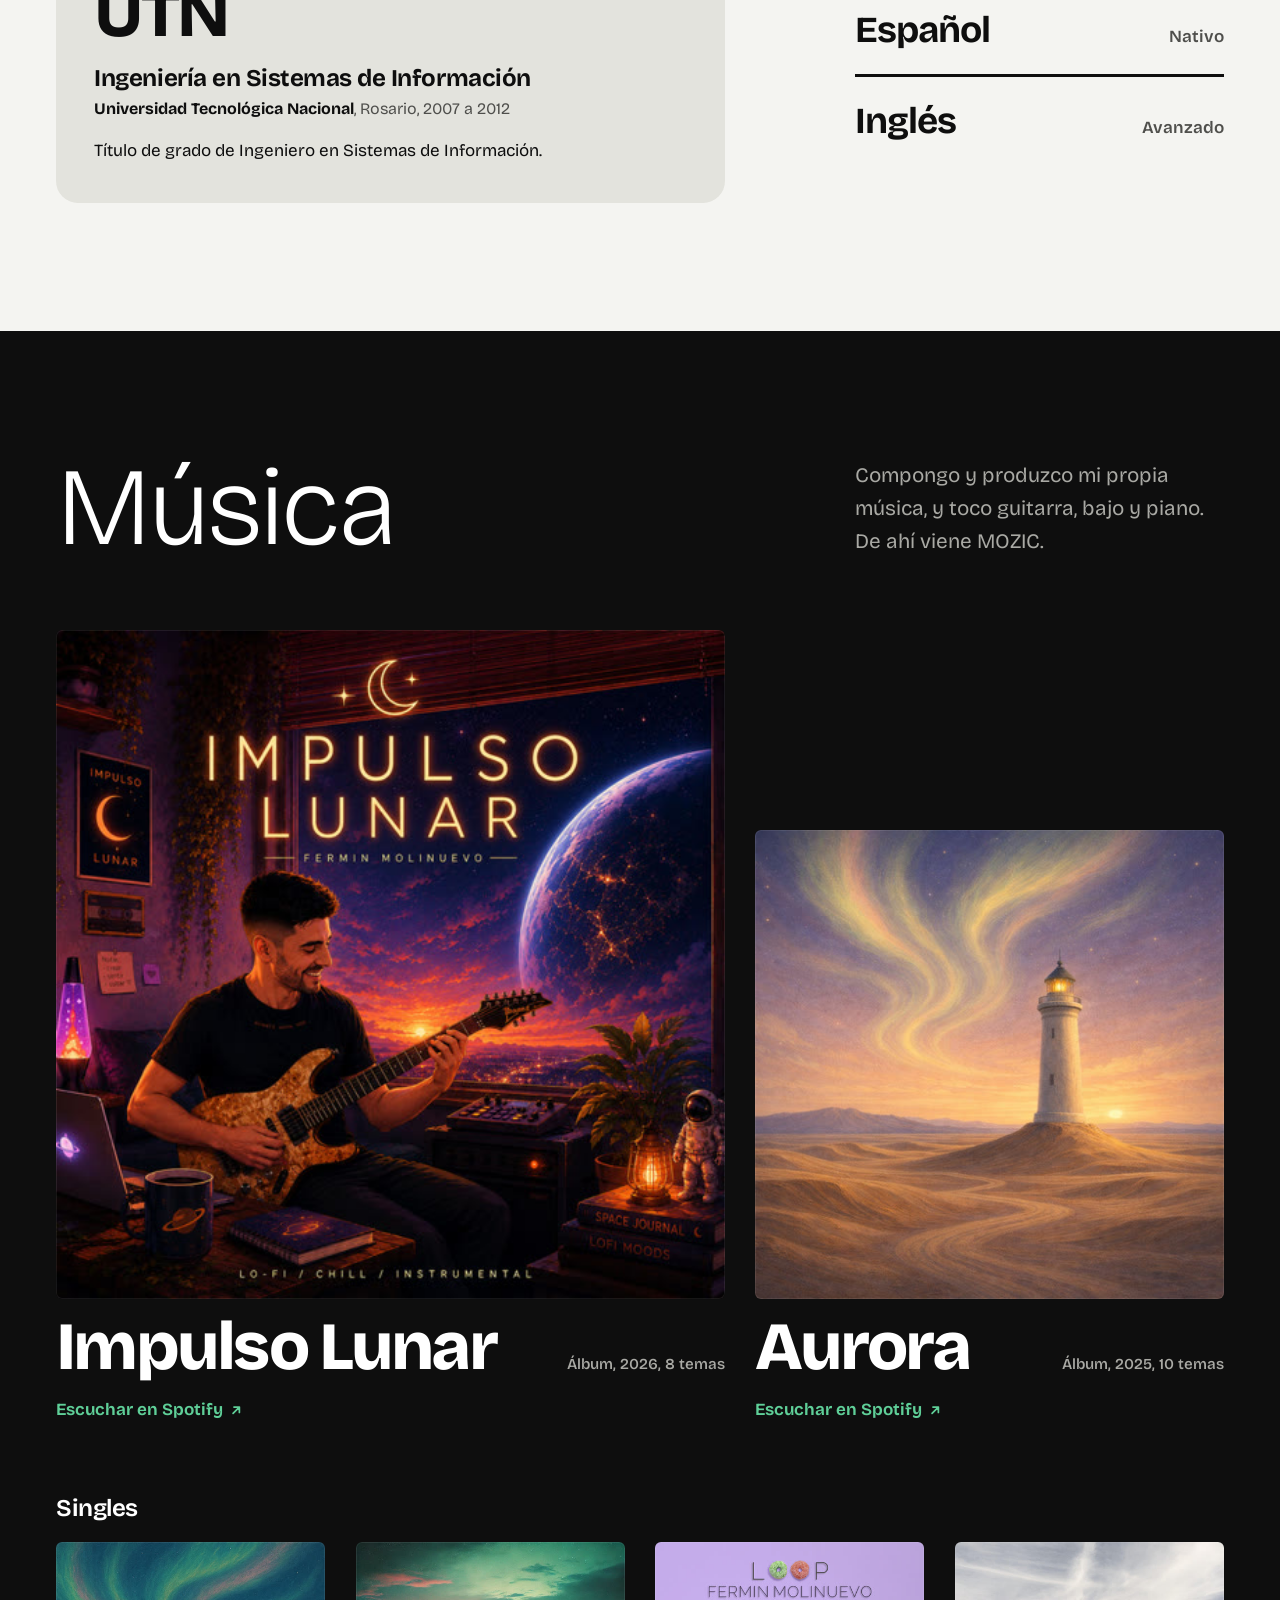
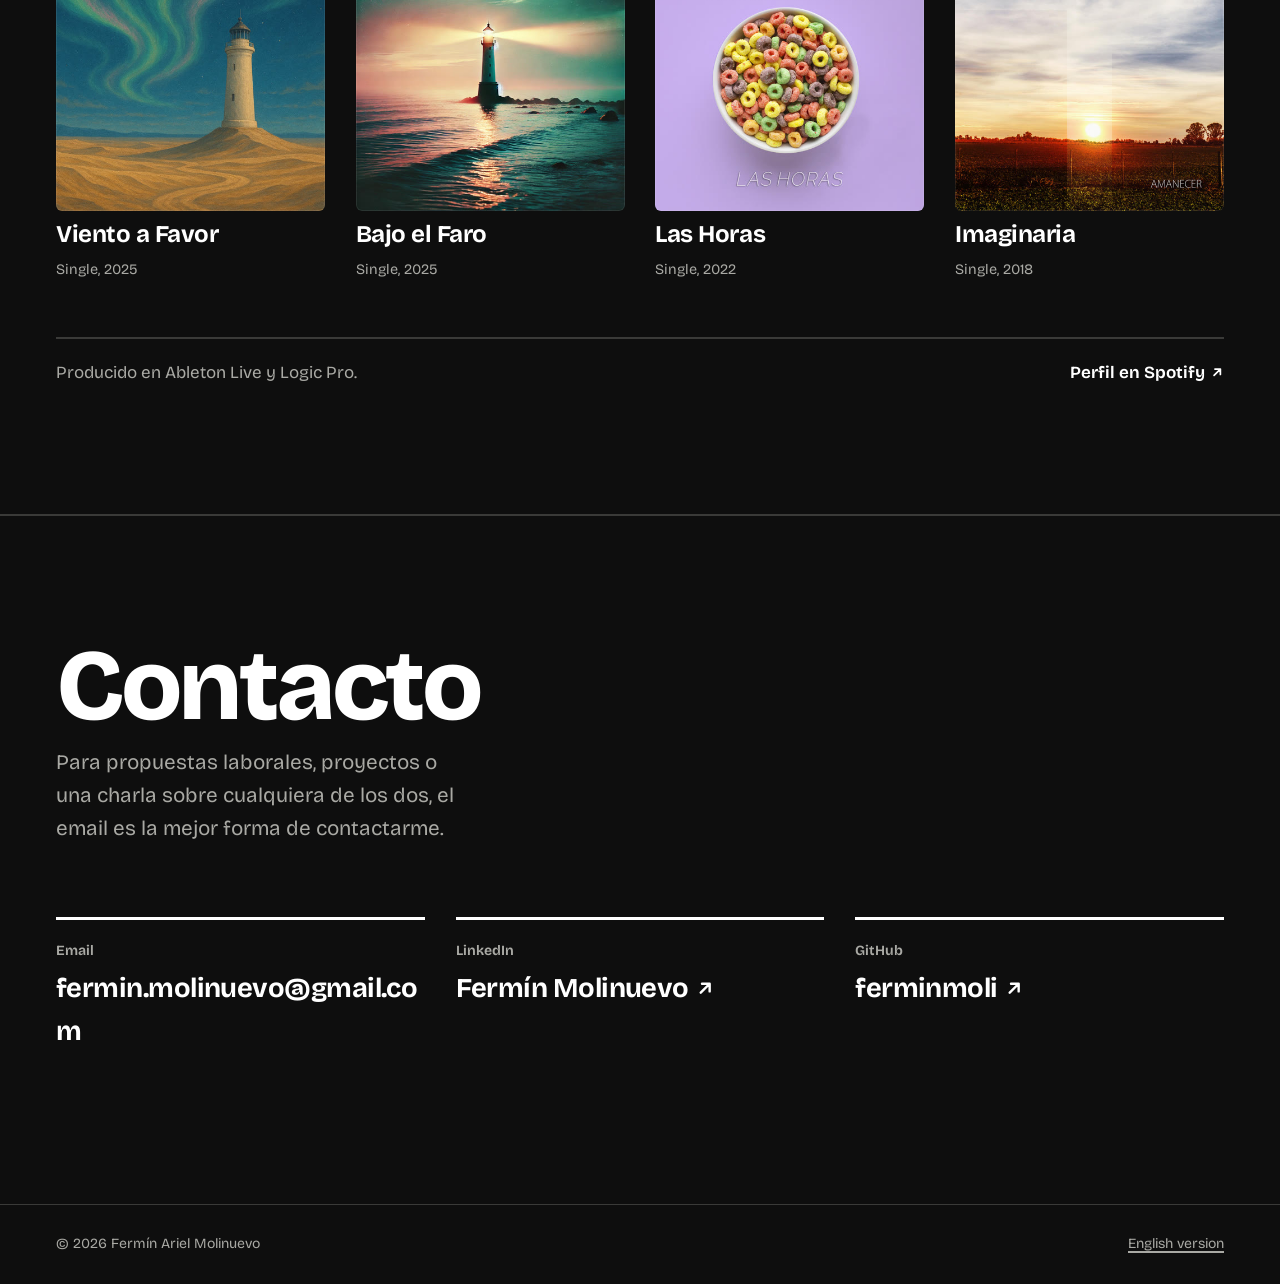
==== commit 95226138: "Redesign portfolio: editorial layout, side projects, music and expanded experience - Editorial black" ====
--- a/es/index.html
+++ b/es/index.html
@@ -4,7 +4,7 @@
   <meta charset="utf-8">
   <meta name="viewport" content="width=device-width, initial-scale=1">
   <title>Fermín Molinuevo — Ingeniero de software senior</title>
-  <meta name="description" content="Ingeniero de software senior en Roldán, Santa Fe, Argentina. Sistemas backend con Elixir, Phoenix y PostgreSQL en iSeatz desde 2019, y creador de MOZIC, una plataforma para músicos.">
+  <meta name="description" content="Ingeniero de software senior en Roldán, Argentina. En iSeatz desde 2019, en plataformas de viajes, reservas y fidelización, y creador de MOZIC, una plataforma para músicos.">
   <meta name="author" content="Fermín Molinuevo">
   <link rel="canonical" href="https://ferminmoli.github.io/es/">
   <link rel="alternate" hreflang="en" href="https://ferminmoli.github.io/">
@@ -14,31 +14,32 @@
   <meta property="og:type" content="profile">
   <meta property="og:site_name" content="Fermín Molinuevo">
   <meta property="og:title" content="Fermín Molinuevo — Ingeniero de software senior">
-  <meta property="og:description" content="Sistemas backend confiables con Elixir y Phoenix, y productos propios. Creador de MOZIC.">
+  <meta property="og:description" content="Ingeniero de software en iSeatz desde 2019. Creador de MOZIC, una plataforma para músicos.">
   <meta property="og:url" content="https://ferminmoli.github.io/es/">
   <meta property="og:image" content="https://ferminmoli.github.io/assets/og-es.png">
   <meta property="og:image:width" content="1200">
   <meta property="og:image:height" content="630">
-  <meta property="og:image:alt" content="Fermín Molinuevo — Ingeniero de software senior">
+  <meta property="og:image:alt" content="Fermín Molinuevo, ingeniero de software senior.">
   <meta property="og:locale" content="es_AR">
   <meta property="og:locale:alternate" content="en_US">
   <meta property="profile:first_name" content="Fermín">
   <meta property="profile:last_name" content="Molinuevo">
   <meta name="twitter:card" content="summary_large_image">
 
-  <meta name="theme-color" content="#f6f4ef" media="(prefers-color-scheme: light)">
-  <meta name="theme-color" content="#141311" media="(prefers-color-scheme: dark)">
-  <link rel="icon" href="/assets/favicon.svg" type="image/svg+xml">
-  <link rel="icon" href="/favicon.ico" sizes="32x32">
-  <link rel="apple-touch-icon" href="/assets/apple-touch-icon.png">
-  <link rel="stylesheet" href="/styles.css">
+  <meta name="theme-color" content="#f4f4f1">
+  <link rel="icon" href="../assets/favicon.svg" type="image/svg+xml">
+  <link rel="icon" href="../favicon.ico" sizes="32x32">
+  <link rel="apple-touch-icon" href="../assets/apple-touch-icon.png">
+  <link rel="preload" href="../assets/fonts/bricolage-grotesque-latin-wght.woff2" as="font" type="font/woff2" crossorigin>
+  <link rel="stylesheet" href="../styles.css">
+  <script src="../script.js" defer></script>
 
   <script type="application/ld+json">
   {
     "@context": "https://schema.org",
     "@type": "Person",
     "name": "Fermín Ariel Molinuevo",
-    "alternateName": "Fermín Molinuevo",
+    "alternateName": ["Fermín Molinuevo", "Fer Molinuevo"],
     "url": "https://ferminmoli.github.io/es/",
     "jobTitle": "Ingeniero de software senior",
     "worksFor": { "@type": "Organization", "name": "iSeatz" },
@@ -51,230 +52,293 @@
   </script>
 </head>
 <body>
+  <svg width="0" height="0" style="position:absolute" aria-hidden="true" focusable="false">
+    <symbol id="i-out" viewBox="0 0 16 16"><path d="M4.5 11.5 11.5 4.5M5.5 4.5h6v6"/></symbol>
+    <symbol id="i-mail" viewBox="0 0 16 16"><path d="M2.5 4h11v8h-11zM2.5 4.5 8 9l5.5-4.5"/></symbol>
+  </svg>
+
   <a class="skip-link" href="#main">Saltar al contenido</a>
 
   <header class="site-header">
     <div class="wrap">
-      <a class="wordmark" href="/es/" aria-label="Fermín Molinuevo, inicio">Fermín Molinuevo</a>
-      <nav class="site-nav" aria-label="Principal">
+      <a class="mark" href="./" aria-label="Fermín Molinuevo, inicio">Fermín Molinuevo</a>
+      <nav class="nav" aria-label="Principal">
         <ul>
-          <li class="nav-section"><a href="#trabajo">Trabajo</a></li>
-          <li class="nav-section"><a href="#experiencia">Experiencia</a></li>
-          <li class="nav-section"><a href="#como-trabajo">Cómo trabajo</a></li>
-          <li><a href="#contacto">Contacto</a></li>
-          <li class="lang-switch"><a href="/" hreflang="en" lang="en" aria-label="Read in English">EN</a></li>
+          <li class="sec"><a href="#experiencia">Experiencia</a></li>
+          <li class="sec"><a href="#proyectos">Proyectos personales</a></li>
+          <li class="sec"><a href="#formacion">Formación</a></li>
+          <li class="sec"><a href="#musica">Música</a></li>
+          <li class="sec"><a href="#contacto">Contacto</a></li>
+          <li class="lang"><a href="../" hreflang="en" lang="en" aria-label="Read in English">EN</a></li>
         </ul>
       </nav>
     </div>
   </header>
 
   <main id="main">
-    <section class="hero" aria-labelledby="intro-title">
-      <div class="wrap">
-        <p class="eyebrow">Ingeniero de software senior · Roldán, Santa Fe, Argentina</p>
-        <h1 id="intro-title">Sistemas backend que se sostienen en producción, y <em>productos propios</em>.</h1>
-        <p class="lead">Trabajo en iSeatz desde 2019, construyendo software de reservas y de comercio para programas de lealtad, hoy principalmente con Elixir, Phoenix y PostgreSQL. Me importan las partes que definen si un sistema es confiable: APIs claras, procesos en segundo plano que fallan de forma segura, tests que vale la pena mantener y la observabilidad necesaria para saber qué está pasando realmente en producción. En mi tiempo propio construyo <a href="https://www.mozic.app/es" rel="noopener">MOZIC</a>, una plataforma para músicos.</p>
-        <div class="hero-actions">
-          <a class="button" href="mailto:fermin.molinuevo@gmail.com">Enviar un email</a>
-          <a class="text-link arrow" href="#trabajo">Ver trabajo seleccionado</a>
-        </div>
-        <dl class="facts">
-          <div><dt>Hoy</dt><dd>Ingeniero de software en iSeatz, equipo remoto con base en EE. UU.</dd></div>
-          <div><dt>Foco</dt><dd>Elixir · Phoenix · PostgreSQL · Redis · procesamiento asíncrono · APIs</dd></div>
-          <div><dt>Construyendo</dt><dd>MOZIC, con Next.js, en acceso anticipado</dd></div>
-          <div><dt>Idiomas</dt><dd>Español (nativo) · Inglés (avanzado)</dd></div>
-        </dl>
-      </div>
-    </section>
-
-    <section class="section" id="trabajo" aria-labelledby="work-title">
-      <div class="wrap">
-        <div class="section-head">
-          <span class="section-num">01 — Trabajo seleccionado</span>
-          <h2 id="work-title">Un producto que estoy construyendo, y el tipo de trabajo que hago en equipo.</h2>
-        </div>
-
-        <article class="case" aria-labelledby="mozic-title">
-          <div class="case-intro">
-            <div>
-              <div class="case-title">
-                <h3 id="mozic-title">MOZIC</h3>
-                <span class="tag">Producto propio · Acceso anticipado</span>
+
+    <section class="hero" aria-labelledby="name">
+      <div class="wrap">
+        <h1 id="name"><span>Fermín</span> <span>Molinuevo</span></h1>
+        <div class="hero-grid">
+          <div class="hero-id">
+            <p class="role"><span>Ingeniero de software senior</span></p>
+            <p class="where">Roldán, Santa Fe, Argentina. Trabajo en remoto.</p>
+            <div class="actions">
+              <a class="btn primary" href="mailto:fermin.molinuevo@gmail.com"><svg class="ico" aria-hidden="true"><use href="#i-mail"/></svg> Escribime</a>
+              <a class="btn" href="https://www.linkedin.com/in/ferm%C3%ADn-molinuevo-76023b67/" rel="noopener">LinkedIn <svg class="ico out" aria-hidden="true"><use href="#i-out"/></svg></a>
+              <a class="btn" href="https://github.com/ferminmoli" rel="noopener">GitHub <svg class="ico out" aria-hidden="true"><use href="#i-out"/></svg></a>
+            </div>
+          </div>
+          <div class="hero-about">
+            <p>Desde 2019 trabajo en iSeatz en plataformas de viajes, reservas y fidelización. Me importan los sistemas que un equipo puede operar y en los que puede confiar, y fuera del trabajo construyo productos propios, como MOZIC.</p>
+            <div class="tech">
+              <h2>Tecnologías con las que trabajo actualmente</h2>
+              <ul class="chips">
+                <li>Elixir</li><li>Phoenix</li><li>PostgreSQL</li><li>Redis</li><li>OpenTelemetry</li><li>Sumo Logic</li><li>LaunchDarkly</li><li>GitHub Actions</li><li>Next.js</li>
+              </ul>
+            </div>
+          </div>
+        </div>
+      </div>
+    </section>
+
+    <section class="section" id="experiencia" aria-labelledby="exp-title">
+      <div class="wrap">
+        <header class="section-head">
+          <h2 id="exp-title">Experiencia</h2>
+        </header>
+
+        <article class="exp-lead" aria-labelledby="iseatz-title">
+          <p class="years" aria-hidden="true">2019<b>hoy</b></p>
+          <div class="exp-body">
+            <h3 id="iseatz-title">Ingeniero de software senior</h3>
+            <p class="org"><strong>iSeatz</strong>, oct. 2019 a hoy</p>
+            <ul class="badges"><li class="badge now">Actual</li><li class="badge">Remoto</li></ul>
+            <p class="summary">Tecnología de viajes, reservas y programas de fidelización, en remoto con un equipo de Estados Unidos. Entré como desarrollador senior y, desde fines de 2022, también asumo responsabilidades de liderazgo técnico, sin un cargo formal de líder. Trabajo con desarrollo, QA, analistas de negocio, producto y responsables técnicos.</p>
+            <ul class="points">
+              <li>Desde 2024 desarrollo servicios en Elixir y Phoenix: APIs, PostgreSQL, caché con Redis y Nebulex, pipelines con Broadway sobre SQS y trabajos en segundo plano con Oban.</li>
+              <li>Impulsé un Architecture Hub para centralizar la documentación técnica: hice una prueba de concepto con Astro y Starlight y después lo publiqué internamente, con buena recepción de los responsables técnicos.</li>
+              <li>Armé dashboards en Sumo Logic para latencia p95, errores, versiones y comportamientos atípicos, y trabajo en observabilidad y diagnóstico de servicios con OpenTelemetry.</li>
+              <li>Documenté las reglas para feature flags en LaunchDarkly y preparé una revisión automática de solicitudes de flags: nombres, claves, tags, ambientes, rollout y expiración.</li>
+              <li>Funcionalidades y correcciones en integraciones de reservas, seguros de viaje y fidelización, entre ellas acreditación de puntos, reglas para pasajeros menores, personalización de órdenes, precios y autenticación de pagos.</li>
+              <li>Reorganicé suites de tests y mejoré la cobertura funcional, reproduzco problemas junto con QA e impulso verificar los cambios en local antes de aprobarlos.</li>
+              <li>Participé en un playbook para habilitar mercados nuevos y en mejoras de configuración con YAML, y llevé el stack local a contenedores con Docker Compose.</li>
+              <li>De 2019 a 2023, desarrollo en Ruby on Rails para productos de comercio digital y fidelización, incluido trabajo de rendimiento de la aplicación y eficiencia de la base de datos.</li>
+            </ul>
+            <ul class="chips stackline" aria-label="Tecnologías en iSeatz">
+              <li>Elixir</li><li>Phoenix</li><li>PostgreSQL</li><li>Redis</li><li>Nebulex</li><li>Broadway</li><li>SQS</li><li>Oban</li><li>OpenSearch</li><li>OpenTelemetry</li><li>Sumo Logic</li><li>LaunchDarkly</li><li>ExUnit</li><li>GitHub Actions</li><li>Ruby on Rails (antes)</li>
+            </ul>
+          </div>
+        </article>
+
+        <div class="earlier">
+          <h3>Antes</h3>
+          <article class="job" aria-labelledby="ds-title">
+            <p class="when">jul. 2017 a ago. 2020</p>
+            <div class="what"><h4 id="ds-title">Senior Developer</h4><p class="company">Digital Solutions, Miami, FL, EE. UU.</p></div>
+            <p class="summary">Aplicaciones de negocio en .NET y JavaScript: un sistema de gestión y facturación para Santa Margherita, grupo vitivinícola internacional italiano, y un sistema de gestión de pasantes.</p>
+            <ul class="chips job-chips"><li>.NET</li><li>ASP.NET MVC</li><li>SQL Server</li><li>AngularJS</li><li>jQuery</li><li>IIS</li></ul>
+          </article>
+          <article class="job" aria-labelledby="vp-title">
+            <p class="when">abr. 2015 a oct. 2018</p>
+            <div class="what"><h4 id="vp-title">Semi-Senior y luego Senior Developer</h4><p class="company">Velocity Partners, Rosario, Argentina</p></div>
+            <p class="summary">Aplicaciones centrales para inspección de edificios, en front end y back end. Antes, migración de aplicaciones a nuevos entornos para una compañía eléctrica y TransCanada y automatización de su build y despliegue con PowerShell.</p>
+            <ul class="chips job-chips"><li>.NET</li><li>ASP.NET MVC</li><li>SQL Server</li><li>AngularJS</li><li>Angular</li><li>Ionic</li><li>TeamCity</li><li>Octopus Deploy</li><li>Scrum</li></ul>
+          </article>
+          <article class="job" aria-labelledby="gl-title">
+            <p class="when">ago. 2012 a sep. 2014</p>
+            <div class="what"><h4 id="gl-title">Developer y luego Semi-Senior Developer</h4><p class="company">Globant, Rosario, Argentina</p></div>
+            <p class="summary">Aplicaciones empresariales para un cliente grande, en front end y back end, entre ellas una aplicación que recomienda el mejor producto para cada cliente, con documentación UML y modelado de base de datos. Antes, una aplicación de Microsoft que probaba automáticamente apps de Windows 8 (Metro).</p>
+            <ul class="chips job-chips"><li>.NET</li><li>ASP.NET MVC</li><li>WCF</li><li>SQL Server</li><li>Microsoft Dynamics CRM</li><li>AngularJS</li><li>Knockout.js</li><li>PowerShell</li><li>Agile</li></ul>
+          </article>
+        </div>
+      </div>
+    </section>
+
+    <section class="section projects-section" id="proyectos" aria-labelledby="projects-title">
+      <div class="wrap">
+        <header class="section-head">
+          <h2 id="projects-title">Proyectos personales</h2>
+          <p>Productos y herramientas que construyo en mi tiempo libre.</p>
+        </header>
+
+        <article class="feature" aria-labelledby="mozic-title">
+          <div class="feature-text">
+            <h3 id="mozic-title">MOZIC</h3>
+            <ul class="badges"><li class="badge now">En línea</li><li class="badge">Acceso anticipado</li></ul>
+            <p class="tagline">Una plataforma para músicos y el ecosistema musical.</p>
+            <p class="summary">Canciones, listas, ensayos, reservas de salas y clases en un solo lugar, con un directorio público de artistas, salas de ensayo, estudios, docentes y servicios por ciudad. Surge de mi experiencia como músico. Defino y priorizo el producto, lo diseño y lo construyo, tomo las decisiones técnicas y de infraestructura, y hablo directamente con potenciales usuarios. Está en una etapa inicial de adopción.</p>
+            <ul class="points">
+              <li>Privado por defecto: solo lo que publicás llega a tu página pública o al directorio.</li>
+              <li>El modo en vivo funciona sin conexión, como PWA con almacenamiento local, para salas y escenarios sin señal.</li>
+              <li>Importa PDF, Guitar Pro, MIDI y MusicXML, para que los músicos partan del material que ya tienen.</li>
+            </ul>
+            <div class="actions">
+              <a class="btn primary" href="https://www.mozic.app/es" rel="noopener">Visitar mozic.app <svg class="ico out" aria-hidden="true"><use href="#i-out"/></svg></a>
+              <ul class="chips on-dark"><li>Next.js</li><li>PostgreSQL en Neon</li><li>Vercel</li><li>Cloudflare R2</li><li>PWA con modo sin conexión</li></ul>
+            </div>
+          </div>
+          <div class="feature-media">
+            <a class="shot" href="https://www.mozic.app/es/for-you/music" rel="noopener">
+              <div class="frame">
+                <div class="bar" aria-hidden="true"><i></i><i></i><i></i><span>mozic.app</span></div>
+                <img src="../assets/mozic-musicians.jpg" width="1600" height="733" loading="lazy" decoding="async" alt="Página de MOZIC para músicos (versión en inglés): “Your music, in one place.” Canciones con letra y acordes, listas, calendario y un modo en vivo que también funciona sin conexión.">
               </div>
-              <p class="lead">Una plataforma para el lado laboral de la música: canciones, listas, ensayos, reservas de salas y clases en un solo lugar, más un directorio público donde se encuentran artistas, salas de ensayo, estudios, docentes, servicios y lugares para tocar, por ciudad.</p>
-              <p>Los músicos suelen tener su material repartido entre grupos de chat, PDFs y apps de notas, mientras que salas y docentes gestionan reservas y alumnos por mensaje. Encontrar una sala o un luthier en una ciudad suele depender de preguntar. MOZIC es mi intento de darle a cada uno de esos roles una herramienta propia, y de conectarlos.</p>
-              <p><a class="text-link ext" href="https://www.mozic.app/es" rel="noopener">Visitar mozic.app</a></p>
-            </div>
-            <dl class="case-meta">
-              <div><dt>Mi rol</dt><dd>Creador. Defino el producto y lo construyo.</dd></div>
-              <div><dt>Estado</dt><dd>Público desde mayo de 2026, en acceso anticipado y gratuito. Varias herramientas están marcadas como “disponible en prueba” mientras se ajustan con uso real.</dd></div>
-              <div><dt>Stack (visible públicamente)</dt><dd>Aplicación web con Next.js en Vercel, ingreso con Google, interfaz en español e inglés.</dd></div>
-              <div><dt>Para quién</dt><dd>Músicos y bandas, salas de ensayo y estudios, docentes, servicios como luthiers o backline, y lugares para tocar.</dd></div>
-            </dl>
-          </div>
-
-          <div class="shots">
-            <figure class="shot">
-              <div class="frame"><img src="/assets/mozic-home.jpg" width="1280" height="577" loading="lazy" decoding="async" alt="Página de inicio de MOZIC (versión en inglés) con el titular “Less chaos. More music.”, botones para empezar gratis o explorar, y una ilustración de músicos ensayando."></div>
-              <figcaption>Página de inicio pública (versión en inglés).</figcaption>
-            </figure>
-            <figure class="shot">
-              <div class="frame"><img src="/assets/mozic-live.jpg" width="1000" height="882" loading="lazy" decoding="async" alt="Modo en vivo de MOZIC con una canción de ejemplo: acordes sobre la letra, agrupados en intro, estrofa y estribillo."></div>
-              <figcaption>Modo en vivo con una lista de ejemplo, usable sin cuenta.</figcaption>
-            </figure>
-          </div>
-
-          <div>
-            <h4 class="subhead">Decisiones de producto y técnicas que se ven en el producto</h4>
-            <ul class="decisions">
-              <li>
-                <h5>Privado por defecto</h5>
-                <p>Canciones, listas, ensayos y materiales quedan en el espacio de cada usuario. Solo lo que alguien publica explícitamente aparece en su página pública o en el directorio.</p>
-              </li>
-              <li>
-                <h5>Funciona en el escenario, sin señal</h5>
-                <p>El modo en vivo, con desplazamiento automático, transposición y lectura grande, funciona sin conexión. Una sala de ensayo o un escenario son el peor lugar para depender de internet.</p>
-              </li>
-              <li>
-                <h5>Partir del material que la gente ya tiene</h5>
-                <p>Importación desde PDF, Guitar Pro, MIDI y MusicXML; ChordPro se conserva al editar; los cancioneros se imprimen o exportan a PDF; canciones y listas se pueden exportar.</p>
-              </li>
-              <li>
-                <h5>Una plataforma, roles distintos</h5>
-                <p>Espacios separados por proyecto o banda. Las salas tienen agenda, reserva online, lista de espera y turnos fijos semanales; los docentes, cursos, alumnos y cuotas; los lugares para tocar publican su calendario y reciben propuestas de fechas.</p>
-              </li>
-              <li>
-                <h5>Pensado para ser encontrado</h5>
-                <p>Rutas bilingües y páginas de directorio por ciudad, por ejemplo salas de ensayo o clases de música en Rosario, CABA y La Plata, publicadas en un sitemap para que los buscadores las indexen.</p>
-              </li>
-              <li>
-                <h5>Transparente sobre dónde está</h5>
-                <p>Hoja de ruta y registro de cambios públicos, funciones marcadas “en prueba” hasta que el uso real las respalde, condiciones de acceso anticipado que no piden tarjeta, y cookies opcionales que quedan desactivadas salvo que se acepten.</p>
-              </li>
+            </a>
+          </div>
+        </article>
+
+        <div class="mosaic">
+          <article class="tile lilac t-tabular" aria-labelledby="tlv-title">
+            <div class="top"><h3 id="tlv-title">Tabular LiveView</h3><span class="year">2025</span></div>
+            <p>Componente open source de tablas para Phoenix LiveView: filtros, orden, búsqueda de texto, paginación y exportación a CSV, con una app de demostración.</p>
+            <div class="foot">
+              <ul class="chips"><li>Elixir</li><li>Phoenix LiveView</li></ul>
+              <span class="links"><a class="ext" href="https://github.com/ferminmoli/tabular_live_view" rel="noopener">Código <svg class="ico" aria-hidden="true"><use href="#i-out"/></svg></a><a class="ext" href="https://github.com/ferminmoli/tabular_live_view_demo" rel="noopener">App demo <svg class="ico" aria-hidden="true"><use href="#i-out"/></svg></a></span>
+            </div>
+          </article>
+          <article class="tile ink t-unifilar" aria-labelledby="uni-title">
+            <div class="top"><h3 id="uni-title">Unifilar</h3><span class="year">2025</span></div>
+            <p>Genera diagramas unifilares eléctricos en SVG a partir de una configuración JSON, con layout automático, símbolos estándar y validación del esquema.</p>
+            <div class="foot">
+              <ul class="chips"><li>TypeScript</li><li>SVG</li><li>Zod</li></ul>
+              <span class="links"><a class="ext" href="https://github.com/ferminmoli/unifilar-v2" rel="noopener">Código <svg class="ico" aria-hidden="true"><use href="#i-out"/></svg></a></span>
+            </div>
+          </article>
+          <article class="tile image t-admin" aria-labelledby="adm-title">
+            <div class="pic"><img src="../assets/angular-admin.jpg" width="1600" height="411" loading="lazy" decoding="async" alt="La demo de Angular Admin Dashboard: una barra lateral y tres tarjetas de estadísticas con gráficos de línea."></div>
+            <div class="body">
+              <div class="top"><h3 id="adm-title">Angular Admin Dashboard</h3><span class="year">2023–2024</span></div>
+              <p>Plantilla open source de panel de administración para Angular 17 y 18 con Tailwind CSS, con licencia MIT.</p>
+              <div class="foot">
+                <ul class="chips"><li>Angular</li><li>Tailwind CSS</li></ul>
+                <span class="links"><a class="ext" href="https://angular-18-admin.vercel.app" rel="noopener">Demo <svg class="ico" aria-hidden="true"><use href="#i-out"/></svg></a><a class="ext" href="https://github.com/ferminmoli/angular-18-admin" rel="noopener">Código <svg class="ico" aria-hidden="true"><use href="#i-out"/></svg></a></span>
+              </div>
+            </div>
+          </article>
+          <article class="tile peach t-ng" aria-labelledby="ngt-title">
+            <div class="top"><h3 id="ngt-title">NgTabular</h3><span class="year">2024</span></div>
+            <p>Ejemplo de plugin de tablas para Angular, la contraparte de Tabular LiveView. En desarrollo.</p>
+            <div class="foot">
+              <ul class="chips"><li>Angular</li><li>TypeScript</li></ul>
+              <span class="links"><a class="ext" href="https://ng-tabular.vercel.app" rel="noopener">Demo <svg class="ico" aria-hidden="true"><use href="#i-out"/></svg></a><a class="ext" href="https://github.com/ferminmoli/ng-tabular" rel="noopener">Código <svg class="ico" aria-hidden="true"><use href="#i-out"/></svg></a></span>
+            </div>
+          </article>
+          <article class="tile plain t-phoenix" aria-labelledby="ap-title">
+            <div class="top"><h3 id="ap-title">Angular + Phoenix</h3><span class="year">2024</span></div>
+            <p>App base con un backend en Phoenix y un frontend en Angular 18 con TypeScript.</p>
+            <div class="foot">
+              <ul class="chips"><li>Elixir</li><li>Phoenix</li><li>Angular</li></ul>
+              <span class="links"><a class="ext" href="https://github.com/ferminmoli/angular-phoenix" rel="noopener">Código <svg class="ico" aria-hidden="true"><use href="#i-out"/></svg></a></span>
+            </div>
+          </article>
+          <article class="tile quiet t-tenio" aria-labelledby="tenio-title">
+            <div class="top"><h3 id="tenio-title">TENIO</h3><span class="year">2018–2023</span></div>
+            <p>Cofundé una app móvil para organizar torneos de tenis amateur. Proyecto pasado.</p>
+            <div class="foot">
+              <ul class="chips"><li>Ruby on Rails</li><li>Ionic</li></ul>
+            </div>
+          </article>
+        </div>
+
+        <p class="archive">Experimentos más viejos, como demos de Ionic 2 (2016) y ejercicios en .NET (2015), están en <a class="link" href="https://github.com/ferminmoli?tab=repositories" rel="noopener">GitHub</a>.</p>
+      </div>
+    </section>
+
+    <section class="section" id="formacion" aria-labelledby="edu-title">
+      <div class="wrap">
+        <header class="section-head">
+          <h2 id="edu-title">Formación e idiomas</h2>
+        </header>
+        <div class="edu-grid">
+          <article class="degree" aria-labelledby="utn-title">
+            <p class="uni" aria-hidden="true">UTN</p>
+            <h3 id="utn-title">Ingeniería en Sistemas de Información</h3>
+            <p class="org"><strong>Universidad Tecnológica Nacional</strong>, Rosario, 2007 a 2012</p>
+            <p class="summary">Título de grado de Ingeniero en Sistemas de Información.</p>
+          </article>
+          <article class="langs-block" aria-labelledby="lang-title">
+            <h3 id="lang-title">Idiomas</h3>
+            <ul class="langs">
+              <li><span>Español</span><span>Nativo</span></li>
+              <li><span>Inglés</span><span>Avanzado</span></li>
             </ul>
-          </div>
-
-          <p class="note">También soy músico. MOZIC es el punto donde eso y mi trabajo como ingeniero se encuentran.</p>
-        </article>
-
-        <div class="cases-grid">
-          <article class="card" aria-labelledby="arch-title">
-            <span class="eyebrow">En iSeatz · Arquitectura y documentación</span>
-            <h3 id="arch-title">Un backend de varios servicios, fácil de levantar y de entender</h3>
-            <p>Trabajo sobre el entorno de desarrollo compartido de un backend compuesto por varios servicios y sus dependencias, para que ingenieros y QA puedan tener un entorno funcionando sin depender de conocimiento informal.</p>
-            <ul>
-              <li>Entornos locales en contenedores con Docker Compose, incluyendo bases de datos, cachés y servicios cloud emulados.</li>
-              <li>Guías escritas que explican cómo se conectan los servicios y cómo correrlos contra entornos compartidos.</li>
-              <li>Configuración consistente entre servicios a medida que cambian.</li>
-            </ul>
-            <p class="fine">Descripto en términos generales. Nombres internos, código y datos de clientes son confidenciales.</p>
-          </article>
-
-          <article class="card" aria-labelledby="obs-title">
-            <span class="eyebrow">En iSeatz · Observabilidad y calidad</span>
-            <h3 id="obs-title">Trazas, logs y controles que dicen la verdad</h3>
-            <p>Hacer visible el comportamiento de los servicios y que los cambios sean seguros de publicar, en colaboración cercana con QA y producto.</p>
-            <ul>
-              <li>Trazas distribuidas con OpenTelemetry, con la opción de usarlas también en local mientras se desarrolla.</li>
-              <li>Configuración de logs consistente entre entornos.</li>
-              <li>Tests automatizados con ExUnit e integración continua con GitHub Actions.</li>
-              <li>Actualizaciones de runtime y dependencias a partir de avisos de seguridad.</li>
-              <li>Convertir reportes de bugs en casos reproducibles junto con QA.</li>
-            </ul>
-            <p class="fine">Descripto en términos generales. Nombres internos, código y datos de clientes son confidenciales.</p>
-          </article>
-        </div>
-      </div>
-    </section>
-
-    <section class="section" id="experiencia" aria-labelledby="exp-title">
-      <div class="wrap">
-        <div class="section-head">
-          <span class="section-num">02 — Experiencia</span>
-          <h2 id="exp-title">Siete años en una misma empresa, y el camino que llevó hasta ahí.</h2>
-        </div>
-
-        <div class="timeline">
-          <article class="job" aria-labelledby="iseatz-title">
-            <p class="job-when">Oct 2019 — Hoy</p>
-            <div>
-              <h3 id="iseatz-title">iSeatz</h3>
-              <p class="where">Tecnología de reservas, viajes y comercio para programas de lealtad · Remoto, con un equipo basado en Nueva Orleans, EE. UU.</p>
-              <p>Empecé en aplicaciones Ruby on Rails y después pasé a servicios en Elixir y Phoenix que integran proveedores externos. En todos estos años el trabajo tuvo el mismo centro: construir y mantener servicios backend, mejorar cómo se operan y se observan, y trabajar de cerca con QA y producto para que lo que se publica coincida con lo que se acordó.</p>
-              <ul class="roles">
-                <li><strong>Elixir/Phoenix Developer</strong><span class="dates">Ene 2024 — Hoy</span><p>Servicios backend para una plataforma de reservas que integra proveedores externos: APIs, PostgreSQL, Redis, procesamiento asíncrono, observabilidad e integración continua.</p></li>
-                <li><strong>Software Developer</strong><span class="dates">Dic 2022 — Ene 2024</span><p>Desarrollo en Ruby on Rails para productos de comercio digital y lealtad, con foco en rendimiento de la aplicación y eficiencia de la base de datos.</p></li>
-                <li><strong>Senior Software Developer</strong><span class="dates">Oct 2019 — Dic 2022</span><p>Desarrollo de aplicaciones en Ruby on Rails.</p></li>
-              </ul>
-            </div>
-          </article>
-
-          <article class="job" aria-labelledby="earlier-title">
-            <p class="job-when">2012 — 2023</p>
-            <div>
-              <h3 id="earlier-title">Antes</h3>
-              <p class="where">Producto, consultoría y desarrollo a medida, mayormente con .NET y JavaScript antes de pasar a Ruby y Elixir.</p>
-              <ul class="earlier">
-                <li><strong>TENIO · Cofundador</strong><span class="dates">2018 — 2023</span><p>Una app móvil para organizar torneos de tenis amateur, hecha con Ruby on Rails e Ionic.</p></li>
-                <li><strong>Digital Solutions · Senior Developer</strong><span class="dates">2017 — 2020</span><p>Aplicaciones de negocio en .NET y JavaScript, entre ellas un sistema de facturación y un sistema de gestión de pasantes.</p></li>
-                <li><strong>Velocity Partners · Semi-Senior y luego Senior Developer</strong><span class="dates">2015 — 2018</span><p>Aplicaciones centrales para inspección de edificios, front end y back end; migraciones de aplicaciones y automatización de build y despliegue. .NET, Angular, Ionic, Scrum.</p></li>
-                <li><strong>Globant · Developer y luego Semi-Senior Developer</strong><span class="dates">2012 — 2014</span><p>Aplicaciones internas para un cliente grande y herramientas de testing automatizado para apps de Windows. .NET, AngularJS.</p></li>
-              </ul>
-            </div>
-          </article>
-
-          <article class="job" aria-labelledby="edu-title">
-            <p class="job-when">2007 — 2012</p>
-            <div>
-              <h3 id="edu-title">Formación</h3>
-              <dl class="edu">
-                <div><dt>Título</dt><dd>Ingeniería en Sistemas de Información</dd></div>
-                <div><dt>Universidad</dt><dd>Universidad Tecnológica Nacional, Facultad Regional Rosario</dd></div>
-              </dl>
-            </div>
-          </article>
-        </div>
-      </div>
-    </section>
-
-    <section class="section" id="como-trabajo" aria-labelledby="approach-title">
-      <div class="wrap">
-        <div class="section-head">
-          <span class="section-num">03 — Cómo trabajo</span>
-          <h2 id="approach-title">Algunos hábitos que llevo a cualquier equipo.</h2>
-        </div>
-        <ul class="principles">
-          <li>
-            <h3>Terminado incluye observable</h3>
-            <p>Si una funcionalidad puede fallar en producción, tiene que dejar trazas y logs que expliquen por qué. Prefiero dedicarle una hora a eso que una noche a adivinar.</p>
+          </article>
+        </div>
+      </div>
+    </section>
+
+    <section class="section beyond" id="musica" aria-labelledby="music-title">
+      <div class="wrap">
+        <header class="section-head">
+          <h2 id="music-title">Música</h2>
+          <p>Compongo y produzco mi propia música, y toco guitarra, bajo y piano. De ahí viene MOZIC.</p>
+        </header>
+        <div class="albums">
+          <article class="album">
+            <a href="https://open.spotify.com/album/2nCv5PVJx56BfJVgFIRnol" rel="noopener">
+              <div class="cover"><img src="../assets/music/impulso-lunar.jpg" width="480" height="480" loading="lazy" decoding="async" alt="Portada de Impulso Lunar"></div>
+              <div class="info"><h3>Impulso Lunar</h3><span class="facts">Álbum, 2026, 8 temas</span></div>
+              <span class="listen">Escuchar en Spotify <svg class="ico" aria-hidden="true"><use href="#i-out"/></svg></span>
+            </a>
+          </article>
+          <article class="album">
+            <a href="https://open.spotify.com/album/065LUFHO4yh2nySooH5Ysq" rel="noopener">
+              <div class="cover"><img src="../assets/music/aurora.jpg" width="480" height="480" loading="lazy" decoding="async" alt="Portada de Aurora"></div>
+              <div class="info"><h3>Aurora</h3><span class="facts">Álbum, 2025, 10 temas</span></div>
+              <span class="listen">Escuchar en Spotify <svg class="ico" aria-hidden="true"><use href="#i-out"/></svg></span>
+            </a>
+          </article>
+        </div>
+        <h3 class="singles-head">Singles</h3>
+        <ul class="singles">
+          <li class="single">
+            <a href="https://open.spotify.com/album/7xdmWLe3YWV6LiByfxHTbD" rel="noopener" aria-label="Viento a Favor, Single 2025, Escuchar en Spotify">
+              <div class="cover"><img src="../assets/music/viento-a-favor.jpg" width="480" height="480" loading="lazy" decoding="async" alt=""></div>
+              <h4>Viento a Favor</h4>
+              <span class="facts">Single, 2025</span>
+            </a>
           </li>
-          <li>
-            <h3>Dejarlo por escrito</h3>
-            <p>Pasos de configuración, cómo encajan los servicios, por qué se eligió una alternativa. Documentos cortos junto al código le ahorran muchas preguntas a la próxima persona, que muchas veces soy yo.</p>
+          <li class="single">
+            <a href="https://open.spotify.com/album/2xr4WsJsuYHHw37UudzLKC" rel="noopener" aria-label="Bajo el Faro, Single 2025, Escuchar en Spotify">
+              <div class="cover"><img src="../assets/music/bajo-el-faro.jpg" width="480" height="480" loading="lazy" decoding="async" alt=""></div>
+              <h4>Bajo el Faro</h4>
+              <span class="facts">Single, 2025</span>
+            </a>
           </li>
-          <li>
-            <h3>Cambios chicos, tests que describen comportamiento</h3>
-            <p>Pull requests revisables, tests que se leen como una especificación de lo que el sistema debe hacer, y un pipeline de CI en el que valga la pena confiar.</p>
+          <li class="single">
+            <a href="https://open.spotify.com/album/6vs9PW8AItQgmit4Rp21av" rel="noopener" aria-label="Las Horas, Single 2022, Escuchar en Spotify">
+              <div class="cover"><img src="../assets/music/las-horas.jpg" width="480" height="480" loading="lazy" decoding="async" alt=""></div>
+              <h4>Las Horas</h4>
+              <span class="facts">Single, 2022</span>
+            </a>
           </li>
-          <li>
-            <h3>Acordar qué es “terminado” temprano</h3>
-            <p>Desarrollo, QA y producto mirando los mismos criterios de aceptación antes de empezar, no después. Es el arreglo de bugs más barato que existe.</p>
+          <li class="single">
+            <a href="https://open.spotify.com/album/1bdcm1KkyeOHKVt7MRnFJC" rel="noopener" aria-label="Imaginaria, Single 2018, Escuchar en Spotify">
+              <div class="cover"><img src="../assets/music/imaginaria.jpg" width="480" height="480" loading="lazy" decoding="async" alt=""></div>
+              <h4>Imaginaria</h4>
+              <span class="facts">Single, 2018</span>
+            </a>
           </li>
         </ul>
-        <p class="toolset"><strong>En el día a día:</strong> Elixir, Phoenix, PostgreSQL, Redis, jobs y colas en segundo plano, APIs REST, OpenTelemetry, ExUnit, Docker, GitHub Actions. Para producto: Next.js. Antes: Ruby on Rails, .NET, Angular.</p>
+        <div class="music-foot">
+          <p>Producido en Ableton Live y Logic Pro.</p>
+          <a class="ext" href="https://open.spotify.com/artist/3q8XEFAj1btj3OS87Q7dwW" rel="noopener">Perfil en Spotify <svg class="ico" aria-hidden="true"><use href="#i-out"/></svg></a>
+        </div>
       </div>
     </section>
 
     <section class="section contact" id="contacto" aria-labelledby="contact-title">
       <div class="wrap">
-        <span class="section-num">04 — Contacto</span>
-        <h2 id="contact-title">Hablemos.</h2>
-        <p class="lead">Estoy abierto a conversar sobre roles senior de backend e ingeniería de producto en equipos internacionales. El email es la mejor forma de contactarme.</p>
-        <ul class="contact-links">
-          <li><a href="mailto:fermin.molinuevo@gmail.com"><span class="label">Email</span><span class="value">fermin.molinuevo@gmail.com</span></a></li>
-          <li><a href="https://www.linkedin.com/in/ferm%C3%ADn-molinuevo-76023b67/" rel="noopener me"><span class="label">LinkedIn</span><span class="value ext">Fermín Molinuevo</span></a></li>
-          <li><a href="https://github.com/ferminmoli" rel="noopener me"><span class="label">GitHub</span><span class="value ext">github.com/ferminmoli</span></a></li>
-          <li><a href="https://www.mozic.app/es" rel="noopener"><span class="label">Producto</span><span class="value ext">mozic.app</span></a></li>
+        <header class="section-head">
+          <h2 id="contact-title">Contacto</h2>
+          <p>Para propuestas laborales, proyectos o una charla sobre cualquiera de los dos, el email es la mejor forma de contactarme.</p>
+        </header>
+        <ul class="contact-list">
+          <li><a href="mailto:fermin.molinuevo@gmail.com"><span class="k">Email</span><span class="v">fermin.molinuevo@gmail.com</span></a></li>
+          <li><a href="https://www.linkedin.com/in/ferm%C3%ADn-molinuevo-76023b67/" rel="noopener me"><span class="k">LinkedIn</span><span class="v">Fermín Molinuevo <svg class="ico" aria-hidden="true"><use href="#i-out"/></svg></span></a></li>
+          <li><a href="https://github.com/ferminmoli" rel="noopener me"><span class="k">GitHub</span><span class="v">ferminmoli <svg class="ico" aria-hidden="true"><use href="#i-out"/></svg></span></a></li>
         </ul>
       </div>
     </section>
@@ -282,8 +346,8 @@
 
   <footer class="site-footer">
     <div class="wrap">
-      <p>© 2026 Fermín Ariel Molinuevo · Roldán, Santa Fe, Argentina</p>
-      <p><a href="/" hreflang="en" lang="en">English version</a></p>
+      <p>© 2026 Fermín Ariel Molinuevo</p>
+      <p><a class="link" href="../" hreflang="en" lang="en">English version</a></p>
     </div>
   </footer>
 </body>
--- a/styles.css
+++ b/styles.css
@@ -1,43 +1,51 @@
 /* Fermín Molinuevo — portfolio
-   Plain CSS, system fonts, light/dark via prefers-color-scheme. */
+   Editorial direction: black and white; inverted black spreads (MOZIC,
+   beyond work, contact), one type family pushed to extreme weight contrast, a 12-column grid
+   cut asymmetrically. Plain CSS, no build step. Fonts are self-hosted. */
+
+@font-face {
+  font-family: "Bricolage Grotesque";
+  src: url("assets/fonts/bricolage-grotesque-latin-wght.woff2") format("woff2");
+  font-weight: 200 800;
+  font-style: normal;
+  font-display: swap;
+}
 
 :root {
-  --bg: #f6f4ef;
-  --surface: #fffdf8;
-  --ink: #1b1a17;
-  --muted: #5b584f;
-  --line: #ddd8cc;
-  --accent: #9a3412;
-  --accent-soft: #f3e3d8;
-  --focus: #9a3412;
-
-  --serif: "Iowan Old Style", "Palatino Linotype", Palatino, "Book Antiqua", Charter, Georgia, serif;
-  --sans: system-ui, -apple-system, "Segoe UI", Roboto, "Helvetica Neue", Arial, sans-serif;
-  --mono: ui-monospace, "SF Mono", Menlo, Consolas, "Liberation Mono", monospace;
-
-  --wrap: 72rem;
-  --gutter: clamp(1rem, 4vw, 2.5rem);
-  --step--1: 0.875rem;
-  --step-0: 1.0625rem;
-  --step-1: 1.25rem;
-  --step-2: clamp(1.4rem, 1.2rem + 0.9vw, 1.75rem);
-  --step-3: clamp(1.75rem, 1.35rem + 1.8vw, 2.5rem);
-  --step-4: clamp(2.2rem, 1.4rem + 3.6vw, 4rem);
-
-  color-scheme: light dark;
-}
-
-@media (prefers-color-scheme: dark) {
-  :root {
-    --bg: #141311;
-    --surface: #1c1b18;
-    --ink: #ece8df;
-    --muted: #a9a497;
-    --line: #34312b;
-    --accent: #eda07a;
-    --accent-soft: #3a261b;
-    --focus: #eda07a;
-  }
+  --ground: #f4f4f1;
+  --white: #ffffff;
+  --ink: #0e0e0e;
+  --ink-soft: #4f4f4c;
+  --rule: #d4d4ce;
+  --stone: #e3e3dd;
+  --mist: #ecece7;
+  --black: #0e0e0e;
+  --green: #1e7a55;
+  --green-deep: #155c40;
+  --green-bright: #5fcf98;
+  --mint: #cfebdd;
+  --on-black: #ffffff;
+  --on-black-soft: #a9a9a4;
+  --on-black-rule: #3a3a38;
+
+  --sans: "Bricolage Grotesque", ui-sans-serif, system-ui, -apple-system, "Segoe UI", Roboto, Arial, sans-serif;
+
+  --wrap: 84rem;
+  --gutter: clamp(1.25rem, 4.5vw, 3.5rem);
+  --col-gap: clamp(1rem, 2.4vw, 2rem);
+  --ease-out: cubic-bezier(.16, 1, .3, 1);
+
+  --t-sm: .875rem;
+  --t-base: 1.0625rem;
+  --t-lead: clamp(1.125rem, 1.05rem + .3vw, 1.3rem);
+  --t-md: clamp(1.25rem, 1.1rem + .5vw, 1.5rem);
+  --t-lg: clamp(1.6rem, 1.25rem + 1.3vw, 2.4rem);
+  --t-xl: clamp(2.4rem, 1.5rem + 3.4vw, 4.5rem);
+  --t-section: clamp(3.2rem, 1.6rem + 6.6vw, 8.5rem);
+  --t-name: clamp(2.9rem, 1rem + 6.6vw, 8rem);
+
+  color-scheme: light;
+  accent-color: var(--ink);
 }
 
 *, *::before, *::after { box-sizing: border-box; }
@@ -45,55 +53,40 @@
 html {
   -webkit-text-size-adjust: 100%;
   text-size-adjust: 100%;
-  scroll-behavior: smooth;
   scroll-padding-top: 5rem;
-}
-
-@media (prefers-reduced-motion: reduce) {
-  html { scroll-behavior: auto; }
-  *, *::before, *::after {
-    animation-duration: 0.01ms !important;
-    transition-duration: 0.01ms !important;
-  }
+  scrollbar-color: #9d9d98 var(--ground);
+}
+@media (prefers-reduced-motion: no-preference) {
+  html { scroll-behavior: smooth; }
 }
 
 body {
   margin: 0;
-  background: var(--bg);
+  background: var(--ground);
   color: var(--ink);
   font-family: var(--sans);
-  font-size: var(--step-0);
+  font-size: var(--t-base);
   line-height: 1.6;
   font-kerning: normal;
-  text-rendering: optimizeLegibility;
   overflow-wrap: break-word;
-}
-
-img { max-width: 100%; height: auto; display: block; }
-
-a {
-  color: inherit;
-  text-decoration-color: color-mix(in srgb, currentColor 40%, transparent);
-  text-decoration-thickness: 1px;
-  text-underline-offset: 0.2em;
-  transition: color 150ms ease, text-decoration-color 150ms ease;
-}
-a:hover { color: var(--accent); text-decoration-color: currentColor; }
-
-:focus-visible {
-  outline: 2px solid var(--focus);
-  outline-offset: 3px;
-  border-radius: 2px;
-}
-
-::selection { background: var(--accent-soft); color: var(--ink); }
-
-.wrap {
-  width: 100%;
-  max-width: var(--wrap);
-  margin-inline: auto;
-  padding-inline: var(--gutter);
-}
+  caret-color: var(--ink);
+  -webkit-font-smoothing: antialiased;
+}
+
+img, svg { display: block; max-width: 100%; }
+img { height: auto; }
+a { color: inherit; }
+p { margin: 0 0 1em; text-wrap: pretty; }
+p:last-child { margin-bottom: 0; }
+h1, h2, h3, h4 { margin: 0; font-weight: 700; line-height: 1.1; letter-spacing: -0.02em; text-wrap: balance; }
+ul, ol { margin: 0; padding: 0; list-style: none; }
+
+::selection { background: var(--mint); color: var(--ink); }
+
+:focus-visible { outline: 3px solid var(--ink); outline-offset: 3px; border-radius: 4px; }
+.feature :focus-visible, .contact :focus-visible, .beyond :focus-visible, .tile.ink :focus-visible, .tile.image :focus-visible { outline-color: var(--green-bright); }
+
+.wrap { width: 100%; max-width: var(--wrap); margin-inline: auto; padding-inline: var(--gutter); }
 
 .visually-hidden {
   position: absolute !important;
@@ -103,504 +96,482 @@
 }
 
 .skip-link {
-  position: absolute;
-  left: 1rem; top: -4rem;
-  z-index: 20;
-  padding: 0.6rem 1rem;
-  background: var(--ink);
-  color: var(--bg);
-  text-decoration: none;
-  border-radius: 4px;
-}
-.skip-link:focus { top: 1rem; color: var(--bg); }
+  position: absolute; left: 1rem; top: -5rem; z-index: 30;
+  padding: .65rem 1rem; border-radius: 6px;
+  background: var(--ink); color: #fff;
+  font-weight: 600; text-decoration: none;
+}
+.skip-link:focus { top: 1rem; }
+
+.ico {
+  width: 1em; height: 1em; flex: none;
+  fill: none; stroke: currentColor; stroke-width: 1.9;
+  stroke-linecap: round; stroke-linejoin: round;
+}
+
+/* ---------- Shared type moves ---------- */
+
+.section-title {
+  font-size: var(--t-section);
+  font-weight: 250;
+  line-height: .9;
+  letter-spacing: -0.04em;
+}
+.section-title strong { font-weight: 760; }
+
+/* ---------- Links & buttons ---------- */
+
+.link {
+  text-decoration: underline;
+  text-decoration-thickness: 2px;
+  text-underline-offset: .2em;
+  text-decoration-color: currentColor;
+  background: linear-gradient(var(--mint), var(--mint)) no-repeat 0 85% / 0% 45%;
+  transition: background-size .35s var(--ease-out), color .25s var(--ease-out);
+}
+.link:hover { background-size: 100% 45%; color: var(--ink); }
+.beyond .link:hover, .contact .link:hover { color: var(--ink); }
+
+.btn {
+  display: inline-flex; align-items: center; gap: .55rem;
+  min-height: 3rem; padding: .8rem 1.35rem;
+  border-radius: 999px; border: 2px solid currentColor;
+  background: transparent; color: inherit;
+  font-size: 1rem; font-weight: 650; line-height: 1; text-decoration: none;
+  transition: background-color .25s var(--ease-out), color .25s var(--ease-out), border-color .25s var(--ease-out), transform .2s var(--ease-out);
+}
+.btn .ico { transition: transform .3s var(--ease-out); }
+.btn:hover .ico.out { transform: translate(2px, -2px); }
+.btn:active { transform: scale(.97); }
+
+.ext { display: inline-flex; align-items: center; gap: .3rem; font-weight: 650; text-decoration: none; }
+.ext .ico { width: .85em; height: .85em; transition: transform .3s var(--ease-out); }
+
+.ext { background: linear-gradient(var(--mint), var(--mint)) no-repeat 0 90% / 0% 40%; transition: background-size .35s var(--ease-out), color .25s var(--ease-out); }
+.ext:hover { background-size: 100% 40%; }
+.tile.ink .ext:hover, .tile.image .ext:hover { color: var(--ink); background-size: 100% 100%; }
+.ext:hover .ico { transform: translate(2px, -2px); }
 
 /* ---------- Header ---------- */
 
 .site-header {
-  position: sticky;
-  top: 0;
-  z-index: 10;
-  background: color-mix(in srgb, var(--bg) 88%, transparent);
-  -webkit-backdrop-filter: saturate(140%) blur(10px);
-  backdrop-filter: saturate(140%) blur(10px);
-  border-bottom: 1px solid transparent;
-}
-@supports not (backdrop-filter: blur(1px)) {
-  .site-header { background: var(--bg); }
-}
-
-.site-header .wrap {
-  display: flex;
-  align-items: center;
-  justify-content: space-between;
-  gap: 1rem;
-  min-height: 4rem;
-}
-
-.wordmark {
-  font-family: var(--serif);
-  font-size: 1.125rem;
-  font-weight: 600;
-  text-decoration: none;
-  letter-spacing: 0.005em;
-  white-space: nowrap;
-}
-
-.site-nav ul {
-  display: flex;
-  align-items: center;
-  gap: clamp(0.75rem, 2.2vw, 1.75rem);
-  margin: 0; padding: 0;
-  list-style: none;
-  font-size: var(--step--1);
-}
-.site-nav a { text-decoration: none; color: var(--muted); }
-.site-nav a:hover { color: var(--ink); }
-
-.lang-switch a {
-  display: inline-block;
-  padding: 0.2rem 0.55rem;
-  border: 1px solid var(--line);
-  border-radius: 999px;
-  color: var(--ink) !important;
-  font-family: var(--mono);
-  font-size: 0.75rem;
-  letter-spacing: 0.06em;
-}
-.lang-switch a:hover { border-color: var(--accent); color: var(--accent) !important; }
-
-@media (max-width: 40rem) {
-  .site-nav .nav-section { display: none; }
-}
-
-/* ---------- Shared type ---------- */
-
-h1, h2, h3 {
-  font-family: var(--serif);
-  font-weight: 600;
-  line-height: 1.15;
-  letter-spacing: -0.01em;
-  margin: 0;
-  text-wrap: balance;
-}
-p { margin: 0 0 1em; text-wrap: pretty; }
-p:last-child { margin-bottom: 0; }
-
-.eyebrow {
-  font-family: var(--mono);
-  font-size: 0.75rem;
-  letter-spacing: 0.08em;
-  text-transform: uppercase;
-  color: var(--muted);
-  margin: 0 0 1rem;
-}
-
-.lead { font-size: var(--step-1); line-height: 1.55; color: var(--ink); }
-.muted { color: var(--muted); }
-
-/* ---------- Hero ---------- */
-
-.hero { padding-block: clamp(3.5rem, 10vw, 7.5rem) clamp(3rem, 7vw, 5.5rem); }
+  position: sticky; top: 0; z-index: 20;
+  background: color-mix(in srgb, var(--ground) 90%, transparent);
+  -webkit-backdrop-filter: blur(14px) saturate(160%);
+  backdrop-filter: blur(14px) saturate(160%);
+  transition: box-shadow .3s var(--ease-out);
+}
+.site-header.scrolled { box-shadow: 0 1px 0 var(--rule); }
+.site-header .wrap { display: flex; align-items: center; justify-content: space-between; gap: 1rem; min-height: 4rem; }
+.mark { display: inline-flex; align-items: center; gap: .55rem; font-weight: 750; font-size: 1.02rem; letter-spacing: -0.02em; text-decoration: none; white-space: nowrap; }
+.mark::before { content: ""; width: .75rem; height: .75rem; background: var(--green); }
+
+.nav ul { display: flex; align-items: center; gap: clamp(1rem, 2vw, 1.9rem); }
+.nav a {
+  position: relative; display: inline-block; padding-block: .3rem;
+  color: var(--ink-soft); font-size: .95rem; font-weight: 550; text-decoration: none;
+  transition: color .25s var(--ease-out);
+}
+.nav .sec a::after {
+  content: ""; position: absolute; left: 0; right: 0; bottom: -.05rem;
+  height: 4px; border-radius: 0; background: var(--green);
+  transform: scaleX(0); transform-origin: left;
+  transition: transform .45s var(--ease-out);
+}
+.nav a:hover { color: var(--ink); }
+.nav .sec a[aria-current="true"] { color: var(--ink); }
+.nav .sec a[aria-current="true"]::after { transform: scaleX(1); }
+.nav .lang a {
+  display: inline-grid; place-items: center;
+  min-width: 2.6rem; height: 2.1rem; padding: 0 .7rem;
+  border-radius: 999px; background: var(--ink); color: #fff;
+  font-size: .8125rem; font-weight: 700; letter-spacing: .02em;
+}
+.nav .lang a:hover { background: var(--green); color: #fff; }
+
+@media (max-width: 54rem) {
+  html { scroll-padding-top: 7.25rem; }
+  .site-header .wrap { flex-wrap: wrap; row-gap: 0; padding-top: .45rem; min-height: 0; position: relative; }
+  .site-header .mark { min-height: 2.75rem; }
+  .nav { order: 3; width: calc(100% + 2 * var(--gutter)); margin-inline: calc(-1 * var(--gutter)); overflow-x: auto; scrollbar-width: none; }
+  .nav::-webkit-scrollbar { display: none; }
+  .nav ul { width: max-content; gap: 1.4rem; padding: 0 var(--gutter) .5rem; }
+  .nav .lang { position: absolute; top: .8rem; right: var(--gutter); }
+}
+
+/* ---------- Hero: the cover ---------- */
+
+.hero {
+  position: relative;
+  overflow: clip;
+  background: var(--ground);
+  color: var(--ink);
+  padding-block: clamp(2.5rem, 6vw, 4.5rem) clamp(3rem, 7vw, 5rem);
+  border-bottom: 6px solid var(--ink);
+}
+
+.hero .wrap { position: relative; z-index: 1; }
+
 
 .hero h1 {
-  font-size: var(--step-4);
-  max-width: 18ch;
-  margin-bottom: clamp(1.5rem, 3vw, 2.25rem);
-}
-.hero h1 em { font-style: italic; color: var(--accent); }
-
-.hero .lead { max-width: 40rem; }
-
-.hero-actions {
-  display: flex;
-  flex-wrap: wrap;
-  gap: 0.75rem 1.5rem;
-  align-items: center;
-  margin-top: 2rem;
-}
-
-.button {
-  display: inline-flex;
-  align-items: center;
-  gap: 0.5rem;
-  padding: 0.7rem 1.15rem;
-  border-radius: 4px;
-  background: var(--ink);
-  color: var(--bg);
-  font-weight: 500;
-  text-decoration: none;
-  transition: background-color 150ms ease;
-}
-.button:hover { background: var(--accent); color: var(--bg); }
-@media (prefers-color-scheme: dark) {
-  .button:hover { color: #1b1a17; }
-}
-
-.text-link { font-weight: 500; }
-.arrow::after { content: " →"; }
-.ext::after { content: " ↗"; font-size: 0.85em; }
-
-.facts {
+  font-size: var(--t-name);
+  font-weight: 790;
+  line-height: .84;
+  letter-spacing: -0.04em;
+  margin-left: -0.045em;
+}
+.hero h1 span { display: block; }
+.hero h1 span + span { padding-left: clamp(0rem, 6vw, 6rem); }
+
+.hero-grid {
   display: grid;
-  grid-template-columns: repeat(auto-fit, minmax(13rem, 1fr));
-  gap: 1.25rem 2rem;
-  margin: clamp(3rem, 7vw, 4.5rem) 0 0;
-  padding-top: 1.5rem;
-  border-top: 1px solid var(--line);
-}
-.facts div { margin: 0; }
-.facts dt {
-  font-family: var(--mono);
-  font-size: 0.72rem;
-  letter-spacing: 0.08em;
-  text-transform: uppercase;
-  color: var(--muted);
-  margin-bottom: 0.25rem;
-}
-.facts dd { margin: 0; font-size: 0.975rem; }
+  gap: 2rem var(--col-gap);
+  margin-top: clamp(2.25rem, 5vw, 4rem);
+}
+@media (min-width: 60rem) {
+  .hero-grid { grid-template-columns: repeat(12, minmax(0, 1fr)); align-items: start; }
+  .hero-id { grid-column: 1 / span 5; }
+  .hero-about { grid-column: 7 / span 6; }
+}
+.hero .role { margin: 0; font-size: var(--t-lg); font-weight: 650; line-height: 1.1; letter-spacing: -0.025em; }
+.hero .role span {
+  padding-inline: .12em;
+  margin-inline: -.12em;
+  -webkit-box-decoration-break: clone;
+  box-decoration-break: clone;
+  background: linear-gradient(var(--mint), var(--mint)) no-repeat 0 78% / 100% 52%;
+}
+@media (prefers-reduced-motion: no-preference) {
+  .hero .role span { animation: mark-in .9s .25s var(--ease-out) both; }
+  @keyframes mark-in { from { background-size: 0% 52%; } to { background-size: 100% 52%; } }
+}
+.hero .where { margin: .7rem 0 0; color: var(--ink-soft); font-size: var(--t-lead); }
+.hero .actions { display: flex; flex-wrap: wrap; gap: .6rem; margin-top: 1.75rem; }
+.hero .btn { color: var(--ink); }
+.hero .btn:hover { background: var(--mint); color: var(--ink); border-color: var(--ink); }
+.hero .btn.primary { background: var(--ink); color: #fff; border-color: var(--ink); }
+.hero .btn.primary:hover { background: var(--green); border-color: var(--green); color: #fff; }
+
+.hero-about { font-size: var(--t-lead); line-height: 1.55; color: var(--ink-soft); }
+.hero-about p:first-child { color: var(--ink); font-weight: 500; }
+
+.tech { margin-top: 1.75rem; padding-top: 1.25rem; border-top: 3px solid var(--ink); }
+.tech h2 { font-size: var(--t-sm); font-weight: 650; letter-spacing: 0; color: var(--ink-soft); }
+.tech .chips { margin-top: .7rem; }
 
 /* ---------- Sections ---------- */
 
-.section {
-  padding-block: clamp(3.5rem, 8vw, 6rem);
-  border-top: 1px solid var(--line);
-}
-
+.section { padding-block: clamp(4.5rem, 10vw, 8rem); }
 .section-head {
   display: grid;
-  gap: 0.5rem;
-  margin-bottom: clamp(2rem, 5vw, 3.5rem);
-}
-.section-head h2 { font-size: var(--step-3); max-width: 24ch; }
-.section-head p { max-width: 40rem; color: var(--muted); margin-top: 0.5rem; }
-
-.section-num {
-  font-family: var(--mono);
-  font-size: 0.75rem;
-  letter-spacing: 0.08em;
-  color: var(--accent);
-}
-
-/* ---------- Featured case: MOZIC ---------- */
-
-.case {
+  gap: 1rem var(--col-gap);
+  margin-bottom: clamp(2.5rem, 6vw, 4.5rem);
+  align-items: end;
+}
+@media (min-width: 60rem) {
+  .section-head { grid-template-columns: repeat(12, minmax(0, 1fr)); }
+  .section-head h2 { grid-column: 1 / span 8; }
+  .section-head p { grid-column: 9 / span 4; }
+}
+.section-head h2 { font-size: var(--t-section); font-weight: 250; line-height: .9; letter-spacing: -0.04em; }
+.section-head p { margin: 0; font-size: var(--t-lead); color: var(--ink-soft); max-width: 26rem; }
+
+/* ---------- Tech chips ---------- */
+
+.chips { display: flex; flex-wrap: wrap; gap: .4rem; }
+.chips li {
+  padding: .28rem .7rem;
+  border-radius: 999px;
+  box-shadow: inset 0 0 0 1.5px currentColor;
+  font-size: .85rem;
+  font-weight: 600;
+  line-height: 1.3;
+  white-space: nowrap;
+}
+.job-chips { margin-top: .75rem; }
+.job .job-chips { grid-column: 8 / span 5; }
+@media (max-width: 59.99rem) { .job .job-chips { grid-column: auto; } }
+.tile.ink .chips li, .tile.image .chips li, .chips.on-dark li { color: #e9e9e4; box-shadow: inset 0 0 0 1.5px rgba(255, 255, 255, .45); }
+
+/* ---------- Experience ---------- */
+
+.exp-grid { display: grid; gap: 2.5rem var(--col-gap); }
+@media (min-width: 60rem) {
+  .exp-grid { grid-template-columns: repeat(12, minmax(0, 1fr)); }
+  .exp-lead { grid-column: 1 / span 12; display: grid; grid-template-columns: repeat(12, minmax(0, 1fr)); gap: 0 var(--col-gap); }
+  .exp-lead .years { grid-column: 1 / span 4; }
+  .exp-lead .exp-body { grid-column: 5 / span 8; }
+}
+
+.years {
+  margin: 0;
+  font-size: clamp(3.4rem, 2rem + 6vw, 8rem);
+  font-weight: 250;
+  line-height: .85;
+  letter-spacing: -0.04em;
+  color: var(--ink);
+  font-variant-numeric: lining-nums;
+}
+.years b { display: block; width: fit-content; font-weight: 760; background: linear-gradient(var(--mint), var(--mint)) no-repeat 0 82% / 100% 48%; padding-right: .05em; }
+
+.exp-body h3 { font-size: var(--t-xl); font-weight: 760; letter-spacing: -0.035em; line-height: .95; }
+.org { margin: .55rem 0 0; font-size: var(--t-lead); color: var(--ink-soft); }
+.org strong { color: var(--ink); font-weight: 700; }
+.badges { display: flex; flex-wrap: wrap; gap: .4rem; margin-top: 1rem; }
+.badge { padding: .25rem .7rem; border-radius: 999px; font-size: .8125rem; font-weight: 700; background: var(--white); color: var(--ink); box-shadow: inset 0 0 0 1.5px var(--ink); }
+.badge.now { background: var(--green); color: #fff; box-shadow: none; }
+
+.exp-body .summary { margin: 1.5rem 0 0; font-size: var(--t-lead); max-width: 44rem; }
+.points { display: grid; gap: .9rem var(--col-gap); margin-top: 1.75rem; }
+@media (min-width: 48rem) {
+  .points { grid-template-columns: repeat(2, minmax(0, 1fr)); }
+}
+.points li { padding-top: .85rem; border-top: 3px solid var(--ink); color: var(--ink-soft); font-size: 1rem; }
+.stackline { margin-top: 1.5rem; }
+
+.earlier { margin-top: clamp(3.5rem, 8vw, 6rem); }
+.earlier > h3 { font-size: var(--t-lg); font-weight: 250; letter-spacing: -0.03em; margin-bottom: 1.25rem; }
+.job {
   display: grid;
-  gap: clamp(2rem, 4vw, 3rem);
-}
-
-.case-intro {
+  gap: .4rem var(--col-gap);
+  padding: 1.5rem 0;
+  border-top: 3px solid var(--ink);
+}
+@media (min-width: 60rem) {
+  .job { grid-template-columns: repeat(12, minmax(0, 1fr)); align-items: baseline; }
+  .job .when { grid-column: 1 / span 3; }
+  .job .what { grid-column: 4 / span 4; }
+  .job .summary { grid-column: 8 / span 5; }
+}
+.job .when { font-size: var(--t-md); font-weight: 300; color: var(--ink-soft); letter-spacing: -0.02em; font-variant-numeric: tabular-nums; }
+.job h4 { font-size: var(--t-md); font-weight: 700; letter-spacing: -0.02em; }
+.job .company { margin: .15rem 0 0; color: var(--ink-soft); font-weight: 600; }
+.job .summary { margin: 0; color: var(--ink-soft); }
+
+/* ---------- Side projects ---------- */
+
+.projects-section { background: var(--white); }
+
+.feature {
+  position: relative;
   display: grid;
-  gap: 2rem;
-}
-@media (min-width: 56rem) {
-  .case-intro { grid-template-columns: minmax(0, 7fr) minmax(0, 5fr); align-items: start; gap: 4rem; }
-}
-
-.case-title {
-  display: flex;
-  flex-wrap: wrap;
-  align-items: baseline;
-  gap: 0.5rem 1rem;
-  margin-bottom: 1.25rem;
-}
-.case-title h3 { font-size: var(--step-3); }
-
-.tag {
-  display: inline-block;
-  font-family: var(--mono);
-  font-size: 0.7rem;
-  letter-spacing: 0.06em;
-  text-transform: uppercase;
-  padding: 0.2rem 0.5rem;
-  border-radius: 3px;
-  background: var(--accent-soft);
-  color: var(--accent);
-}
-
-.case-meta {
-  margin: 0;
-  padding: 1.25rem 1.5rem;
-  background: var(--surface);
-  border: 1px solid var(--line);
-  border-radius: 6px;
-  display: grid;
-  gap: 0.9rem;
-}
-.case-meta div { display: grid; gap: 0.1rem; }
-.case-meta dt {
-  font-family: var(--mono);
-  font-size: 0.72rem;
-  letter-spacing: 0.08em;
-  text-transform: uppercase;
-  color: var(--muted);
-}
-.case-meta dd { margin: 0; font-size: 0.95rem; }
-
-.shots {
-  display: grid;
-  gap: 1rem;
-  margin: 0;
-}
+  gap: 2rem var(--col-gap);
+  padding: clamp(1.75rem, 4vw, 3.5rem);
+  border-radius: 28px;
+  background: var(--black);
+  color: var(--on-black);
+}
+@media (min-width: 60rem) {
+  .feature { grid-template-columns: repeat(12, minmax(0, 1fr)); align-items: center; margin-top: clamp(3rem, 6vw, 5rem); }
+  .feature-text { grid-column: 1 / span 5; }
+  .feature-media { grid-column: 6 / span 7; margin-top: calc(-1 * clamp(5rem, 9vw, 8rem)); margin-right: calc(-1 * clamp(1rem, 3vw, 2.5rem)); }
+}
+.feature h3 { font-size: clamp(3.4rem, 1.8rem + 6vw, 7.5rem); font-weight: 790; line-height: .85; letter-spacing: -0.04em; }
+.feature .badges { margin-top: 1rem; }
+.feature .badge { background: transparent; color: #fff; box-shadow: inset 0 0 0 1.5px #fff; }
+.feature .badge.now { background: var(--green-bright); color: var(--ink); box-shadow: none; }
+.feature .tagline { margin: 1.25rem 0 0; font-size: var(--t-lg); font-weight: 650; line-height: 1.1; letter-spacing: -0.025em; }
+.feature .summary { margin: 1rem 0 0; }
+.feature .points { grid-template-columns: 1fr; gap: .75rem; margin-top: 1.25rem; }
+.feature .points li { color: var(--on-black-soft); border-top: 2px solid var(--on-black-rule); padding-top: .6rem; }
+.feature .summary { color: var(--on-black-soft); }
+.feature .actions { display: flex; flex-wrap: wrap; align-items: center; gap: 1rem 1.25rem; margin-top: 1.75rem; }
+.feature .btn.primary { background: var(--green-bright); color: var(--ink); border-color: var(--green-bright); }
+.feature .btn.primary:hover { background: #fff; border-color: #fff; }
+
+
+.shot { display: block; text-decoration: none; border-radius: 16px; }
+.frame {
+  overflow: hidden;
+  border-radius: 16px;
+  background: var(--white);
+  box-shadow: 0 30px 60px -30px rgba(0, 0, 0, .7);
+  transition: transform .6s var(--ease-out);
+}
+.frame .bar { display: flex; align-items: center; gap: .4rem; height: 1.9rem; padding-inline: .85rem; background: #1d1d1c; }
+.frame .bar i { width: .55rem; height: .55rem; border-radius: 50%; background: #3a3a46; }
+.frame .bar i:first-child { background: var(--green-bright); }
+.frame .bar span { margin-left: .45rem; font-size: .75rem; font-weight: 600; color: #c7c7d2; }
+@media (prefers-reduced-motion: no-preference) {
+  .feature-media .frame { transform: rotate(-1.5deg); }
+  .shot:hover .frame { transform: rotate(0deg) translateY(-4px); }
+}
+
+/* Mosaic: pieces with their own size, colour and content */
+.mosaic { display: grid; gap: var(--col-gap); margin-top: var(--col-gap); }
 @media (min-width: 48rem) {
-  .shots { grid-template-columns: minmax(0, 8fr) minmax(0, 4fr); align-items: start; }
-}
-.shot {
-  margin: 0;
-  display: grid;
-  gap: 0.6rem;
-}
-.shot .frame {
-  border: 1px solid var(--line);
-  border-radius: 6px;
-  overflow: hidden;
-  background: var(--surface);
-}
-.shot img { width: 100%; height: auto; }
-.shot figcaption { font-size: var(--step--1); color: var(--muted); }
-
-.decisions {
-  list-style: none;
-  margin: 0;
-  padding: 0;
-  display: grid;
-  gap: 0;
-  counter-reset: d;
-}
-@media (min-width: 48rem) {
-  .decisions { grid-template-columns: repeat(2, minmax(0, 1fr)); column-gap: 3rem; }
-}
-.decisions li {
-  counter-increment: d;
-  padding: 1.4rem 0;
-  border-top: 1px solid var(--line);
-}
-.decisions h5 {
-  font-family: var(--sans);
-  font-size: 1rem;
-  font-weight: 650;
-  margin: 0 0 0.4rem;
-  display: flex;
-  gap: 0.75rem;
-}
-.decisions h5::before {
-  content: counter(d, decimal-leading-zero);
-  font-family: var(--mono);
-  font-weight: 400;
-  font-size: 0.75rem;
-  color: var(--accent);
-  padding-top: 0.2rem;
-}
-.decisions p { color: var(--muted); font-size: 0.975rem; margin: 0; padding-left: 1.85rem; }
-
-.subhead {
-  font-family: var(--mono);
-  font-size: 0.75rem;
-  letter-spacing: 0.08em;
-  text-transform: uppercase;
-  color: var(--muted);
-  font-weight: 400;
-  margin: 0 0 0.25rem;
-}
-
-.note {
-  font-family: var(--serif);
-  font-style: italic;
-  font-size: var(--step-1);
-  line-height: 1.5;
-  max-width: 44rem;
-  margin: 0;
-  padding-left: 1.25rem;
-  border-left: 2px solid var(--accent);
-}
-
-/* ---------- Secondary cases ---------- */
-
-.cases-grid {
-  display: grid;
-  gap: 1.25rem;
-  margin-top: clamp(3rem, 7vw, 5rem);
-}
-@media (min-width: 52rem) {
-  .cases-grid { grid-template-columns: repeat(2, minmax(0, 1fr)); }
-}
-
-.card {
-  background: var(--surface);
-  border: 1px solid var(--line);
-  border-radius: 6px;
-  padding: clamp(1.4rem, 3vw, 2rem);
+  .mosaic { grid-template-columns: repeat(12, minmax(0, 1fr)); }
+  .t-tabular { grid-column: span 7; }
+  .t-unifilar { grid-column: span 5; }
+  .t-admin { grid-column: span 8; }
+  .t-ng { grid-column: span 4; }
+  .t-phoenix { grid-column: span 6; }
+  .t-tenio { grid-column: span 6; }
+}
+
+.tile {
+  position: relative;
   display: flex;
   flex-direction: column;
-  gap: 1rem;
-}
-.card h3 { font-size: var(--step-2); }
-.card p { color: var(--muted); }
-.card ul {
-  margin: 0;
-  padding-left: 1.1rem;
-  display: grid;
-  gap: 0.45rem;
-  font-size: 0.975rem;
-}
-.card ul li::marker { color: var(--accent); }
-.card .fine {
-  margin-top: auto;
-  padding-top: 0.75rem;
-  border-top: 1px dashed var(--line);
-  font-size: var(--step--1);
-  color: var(--muted);
-}
-
-/* ---------- Experience ---------- */
-
-.timeline { display: grid; gap: clamp(2.5rem, 5vw, 3.5rem); }
-
-.job {
-  display: grid;
-  gap: 1rem;
-}
-@media (min-width: 52rem) {
-  .job { grid-template-columns: 14rem minmax(0, 1fr); gap: 3rem; }
-}
-.job-when {
-  font-family: var(--mono);
-  font-size: 0.8rem;
-  color: var(--muted);
-  padding-top: 0.35rem;
-}
-.job h3 { font-size: var(--step-2); margin-bottom: 0.25rem; }
-.job .where { color: var(--muted); margin-bottom: 1.25rem; }
-
-.roles {
-  list-style: none;
-  margin: 1.5rem 0 0;
-  padding: 0;
-  border-left: 1px solid var(--line);
-}
-.roles li {
-  position: relative;
-  padding: 0 0 1.1rem 1.25rem;
-}
-.roles li:last-child { padding-bottom: 0; }
-.roles li::before {
+  gap: .75rem;
+  min-height: 15rem;
+  padding: clamp(1.4rem, 3vw, 2.25rem);
+  border-radius: 22px;
+  background: var(--ground);
+  transition: transform .4s var(--ease-out);
+}
+@media (prefers-reduced-motion: no-preference) {
+  .tile:hover { transform: translateY(-3px); }
+}
+.tile .top { display: flex; align-items: baseline; justify-content: space-between; gap: 1rem; }
+.tile h3 { font-size: var(--t-lg); font-weight: 760; letter-spacing: -0.035em; line-height: 1; }
+.tile .year { font-size: 1rem; font-weight: 300; letter-spacing: -0.01em; white-space: nowrap; font-variant-numeric: tabular-nums; }
+.tile p { margin: 0; max-width: 34rem; }
+.tile .foot { display: flex; flex-wrap: wrap; align-items: center; justify-content: space-between; gap: .5rem 1rem; margin-top: auto; padding-top: 1rem; }
+
+.tile .links { display: flex; gap: 1.1rem; }
+
+.tile.lilac { background: var(--mint); }
+.tile.ink { background: var(--ink); color: #fff; }
+
+.tile.peach { background: var(--white); box-shadow: inset 0 0 0 2px var(--ink); transition: transform .4s var(--ease-out), box-shadow .3s var(--ease-out); }
+.tile.plain { background: var(--mist); }
+.tile.quiet { background: transparent; box-shadow: inset 0 0 0 2px var(--rule); min-height: 0; transition: transform .4s var(--ease-out), box-shadow .3s var(--ease-out); }
+.tile.quiet:hover, .tile.peach:hover { box-shadow: inset 0 0 0 2px var(--ink), 6px 6px 0 var(--green); }
+.tile.quiet h3 { font-size: var(--t-md); }
+.tile.quiet p, .tile.quiet .year { color: var(--ink-soft); }
+
+.t-tabular h3 { font-size: clamp(2rem, 1.3rem + 2.4vw, 3.5rem); }
+
+.tile.image { padding: 0; overflow: hidden; background: var(--ink); color: #fff; }
+.tile.image .pic { overflow: hidden; }
+.tile.image img { width: 100%; aspect-ratio: 1600 / 411; object-fit: cover; object-position: left top; transition: transform .6s var(--ease-out); }
+@media (prefers-reduced-motion: no-preference) {
+  .tile.image:hover img { transform: scale(1.03); }
+}
+.tile.image .body { display: flex; flex-direction: column; gap: .75rem; padding: clamp(1.4rem, 3vw, 2.25rem); flex: 1; }
+
+
+.archive { margin: clamp(2.5rem, 5vw, 3.5rem) 0 0; font-size: var(--t-lead); color: var(--ink-soft); max-width: 40rem; }
+
+/* ---------- Music (black spread) ---------- */
+
+.beyond { background: var(--black); color: #fff; }
+.beyond .section-head p { color: var(--on-black-soft); }
+
+.albums { display: grid; gap: clamp(1.5rem, 3vw, 2.5rem) var(--col-gap); }
+@media (min-width: 48rem) {
+  .albums { grid-template-columns: repeat(12, minmax(0, 1fr)); align-items: end; }
+  .albums .album:first-child { grid-column: 1 / span 7; }
+  .albums .album:last-child { grid-column: 8 / span 5; }
+}
+.album a { display: grid; gap: 1rem; text-decoration: none; color: inherit; }
+.cover { position: relative; overflow: hidden; border-radius: 6px; background: #1d1d1c; }
+.cover img { width: 100%; aspect-ratio: 1; object-fit: cover; transition: transform .7s var(--ease-out); }
+.cover::after {
   content: "";
-  position: absolute;
-  left: -4px; top: 0.6em;
-  width: 7px; height: 7px;
-  border-radius: 50%;
-  background: var(--bg);
-  border: 1px solid var(--muted);
-}
-.roles li:first-child::before { background: var(--accent); border-color: var(--accent); }
-.roles strong { font-weight: 600; }
-.roles .dates { display: block; font-family: var(--mono); font-size: 0.78rem; color: var(--muted); }
-.roles p { margin: 0.25rem 0 0; color: var(--muted); font-size: 0.975rem; }
-
-.earlier {
-  list-style: none;
-  margin: 0;
-  padding: 0;
-}
-.earlier li {
-  display: grid;
-  gap: 0.15rem 1.5rem;
-  padding: 1rem 0;
-  border-top: 1px solid var(--line);
-}
-@media (min-width: 40rem) {
-  .earlier li { grid-template-columns: minmax(0, 1fr) auto; }
-}
-.earlier .dates { font-family: var(--mono); font-size: 0.78rem; color: var(--muted); }
-.earlier p { grid-column: 1 / -1; margin: 0; color: var(--muted); font-size: 0.95rem; }
-
-.edu {
-  display: grid;
-  margin-top: 1rem !important;
-  gap: 1.25rem 2rem;
-  grid-template-columns: repeat(auto-fit, minmax(14rem, 1fr));
-  margin: 0;
-}
-.edu dt { font-family: var(--mono); font-size: 0.72rem; letter-spacing: 0.08em; text-transform: uppercase; color: var(--muted); }
-.edu dd { margin: 0.2rem 0 0; }
-
-/* ---------- Approach ---------- */
-
-.principles {
-  list-style: none;
-  margin: 0;
-  padding: 0;
-  display: grid;
-  gap: 2rem 3rem;
-}
+  position: absolute; inset: 0;
+  box-shadow: inset 0 0 0 1px rgba(255, 255, 255, .08);
+  border-radius: inherit;
+}
+@media (prefers-reduced-motion: no-preference) {
+  .album a:hover .cover img, .single a:hover .cover img { transform: scale(1.035); }
+}
+.album .info { display: flex; flex-wrap: wrap; align-items: baseline; justify-content: space-between; gap: .25rem 1rem; }
+.album h3 { font-size: var(--t-xl); font-weight: 790; letter-spacing: -0.04em; line-height: .95; }
+.album .facts { color: var(--on-black-soft); font-size: .95rem; font-weight: 550; }
+.listen { display: inline-flex; align-items: center; gap: .35rem; margin-top: .1rem; font-weight: 650; color: var(--green-bright); }
+.listen .ico { width: .85em; height: .85em; transition: transform .3s var(--ease-out); }
+.album a:hover .listen .ico, .single a:hover .listen .ico { transform: translate(2px, -2px); }
+.album a:hover h3 { text-decoration: underline; text-decoration-thickness: 3px; text-underline-offset: .12em; text-decoration-color: var(--green-bright); }
+
+.singles-head { margin: clamp(3rem, 6vw, 4.5rem) 0 1.25rem; font-size: var(--t-md); font-weight: 650; }
+.singles { display: grid; grid-template-columns: repeat(2, minmax(0, 1fr)); gap: var(--col-gap); }
 @media (min-width: 48rem) {
-  .principles { grid-template-columns: repeat(2, minmax(0, 1fr)); }
-}
-.principles h3 {
-  font-size: var(--step-1);
-  margin-bottom: 0.5rem;
-}
-.principles p { color: var(--muted); margin: 0; }
-
-.toolset {
-  margin-top: clamp(2.5rem, 6vw, 3.5rem);
-  padding-top: 1.5rem;
-  border-top: 1px solid var(--line);
-  color: var(--muted);
-  font-size: 0.975rem;
-  max-width: 48rem;
-}
-.toolset strong { color: var(--ink); font-weight: 600; }
-
-/* ---------- Contact ---------- */
-
-.contact h2 { font-size: var(--step-4); max-width: 16ch; margin: 0.75rem 0 1.5rem; }
-.contact .lead { max-width: 38rem; color: var(--muted); }
-
-.contact-links {
-  list-style: none;
-  margin: 2.25rem 0 0;
-  padding: 0;
-  display: grid;
-  gap: 0;
-  max-width: 40rem;
-}
-.contact-links li { border-top: 1px solid var(--line); }
-.contact-links li:last-child { border-bottom: 1px solid var(--line); }
-.contact-links a {
-  display: flex;
-  justify-content: space-between;
-  align-items: baseline;
-  flex-wrap: wrap;
-  gap: 0.25rem 1rem;
-  padding: 1rem 0;
+  .singles { grid-template-columns: repeat(4, minmax(0, 1fr)); }
+}
+.single a { display: grid; gap: .65rem; text-decoration: none; color: inherit; }
+.single h4 { font-size: var(--t-md); font-weight: 700; letter-spacing: -0.02em; }
+.single .facts { color: var(--on-black-soft); font-size: .9rem; }
+.single a:hover h4 { color: var(--green-bright); }
+
+.music-foot {
+  display: flex; flex-wrap: wrap; align-items: center; justify-content: space-between; gap: 1rem 2rem;
+  margin-top: clamp(2.5rem, 5vw, 3.5rem); padding-top: 1.25rem;
+  border-top: 2px solid var(--on-black-rule);
+  color: var(--on-black-soft);
+}
+.music-foot p { margin: 0; max-width: 40rem; }
+.music-foot .ext { color: #fff; }
+.music-foot .ext:hover { color: var(--ink); background-size: 100% 100%; }
+
+/* ---------- Education ---------- */
+
+.edu-grid { display: grid; gap: var(--col-gap); }
+@media (min-width: 60rem) {
+  .edu-grid { grid-template-columns: repeat(12, minmax(0, 1fr)); }
+  .degree { grid-column: 1 / span 7; }
+  .langs-block { grid-column: 9 / span 4; }
+}
+.degree { padding: clamp(1.5rem, 3vw, 2.5rem); border-radius: 22px; background: var(--stone); }
+.degree .uni { margin: 0; font-size: var(--t-xl); font-weight: 790; letter-spacing: -0.04em; line-height: .9; }
+.degree h3 { margin-top: 1.25rem; font-size: var(--t-md); }
+.degree .org { margin-top: .3rem; font-size: 1rem; }
+.degree .summary { margin: 1rem 0 0; }
+.langs-block h3 { font-size: var(--t-md); }
+.langs { margin-top: .75rem; }
+.langs li { display: flex; justify-content: space-between; align-items: baseline; gap: 1rem; padding-block: .9rem; border-top: 3px solid var(--ink); }
+.langs li span:first-child { font-size: var(--t-lg); font-weight: 700; letter-spacing: -0.03em; }
+.langs li span:last-child { color: var(--ink-soft); font-weight: 600; }
+
+/* ---------- Contact: the back cover ---------- */
+
+.contact { background: var(--black); color: #fff; position: relative; overflow: clip; }
+.beyond + .contact { border-top: 2px solid var(--on-black-rule); }
+.contact .section-head h2 { font-size: var(--t-name); font-weight: 790; line-height: .85; }
+.contact .section-head p { color: var(--on-black-soft); }
+@media (min-width: 60rem) {
+  .contact .section-head h2 { grid-column: 1 / span 12; }
+  .contact .section-head p { grid-column: 1 / span 5; }
+}
+.contact-list { display: grid; gap: 0 var(--col-gap); }
+@media (min-width: 60rem) {
+  .contact-list { grid-template-columns: repeat(3, minmax(0, 1fr)); }
+}
+.contact-list a {
+  display: flex; flex-direction: column; gap: .3rem;
+  padding: 1.25rem 0 1.4rem;
+  border-top: 3px solid #fff;
   text-decoration: none;
-}
-.contact-links .label { font-family: var(--mono); font-size: 0.75rem; letter-spacing: 0.08em; text-transform: uppercase; color: var(--muted); }
-.contact-links .value { font-size: var(--step-1); font-family: var(--serif); }
-.contact-links a:hover .value { color: var(--accent); }
+  transition: border-color .3s var(--ease-out);
+}
+.contact-list a:hover { border-top-color: var(--green-bright); }
+.contact-list .k { color: var(--on-black-soft); font-size: var(--t-sm); font-weight: 650; }
+.contact-list .v { display: inline-flex; align-items: center; gap: .4rem; font-size: clamp(1.2rem, 1rem + .9vw, 1.7rem); font-weight: 700; letter-spacing: -0.02em; word-break: break-word; transition: color .25s var(--ease-out); }
+.contact-list .v .ico { width: .75em; height: .75em; transition: transform .3s var(--ease-out); }
+.contact-list a:hover .v { color: var(--green-bright); }
+.contact-list a:hover .v .ico { transform: translate(2px, -2px); }
 
 /* ---------- Footer ---------- */
 
-.site-footer {
-  border-top: 1px solid var(--line);
-  padding-block: 2rem 2.5rem;
-  font-size: var(--step--1);
-  color: var(--muted);
-}
-.site-footer .wrap {
-  display: flex;
-  flex-wrap: wrap;
-  justify-content: space-between;
-  gap: 0.75rem 2rem;
-}
+.site-footer { padding-block: 1.75rem; background: var(--black); color: var(--on-black-soft); border-top: 1px solid var(--on-black-rule); font-size: var(--t-sm); }
+.site-footer .wrap { display: flex; flex-wrap: wrap; justify-content: space-between; gap: .75rem 2rem; }
 .site-footer p { margin: 0; }
-
-/* ---------- Print ---------- */
+.site-footer .link:hover { color: #fff; }
+
+/* ---------- Reduced motion & print ---------- */
+
+@media (prefers-reduced-motion: reduce) {
+  *, *::before, *::after { transition-duration: .01ms !important; animation-duration: .01ms !important; }
+}
 
 @media print {
-  .site-header, .skip-link, .shots { display: none; }
-  body { background: #fff; color: #000; font-size: 11pt; }
-  .section { padding-block: 1.5rem; break-inside: avoid-page; }
-  a { text-decoration: none; }
-  .card, .case-meta { border-color: #ccc; background: #fff; }
-}
+  .site-header, .skip-link, .shot, .hero .actions, .hero::after, .tile.image .pic { display: none !important; }
+  body, .hero, .beyond, .contact, .feature, .tile, .degree, .tennis, .projects-section, .site-footer { background: #fff !important; color: #000 !important; box-shadow: none !important; }
+  .hero *, .beyond *, .contact * { color: #000 !important; }
+  .section { padding-block: 1.25rem; }
+}
+
+/* 404 */
+.lost { background: var(--ground); }
+.lost .hero { min-height: 100vh; min-height: 100dvh; display: grid; align-content: center; }
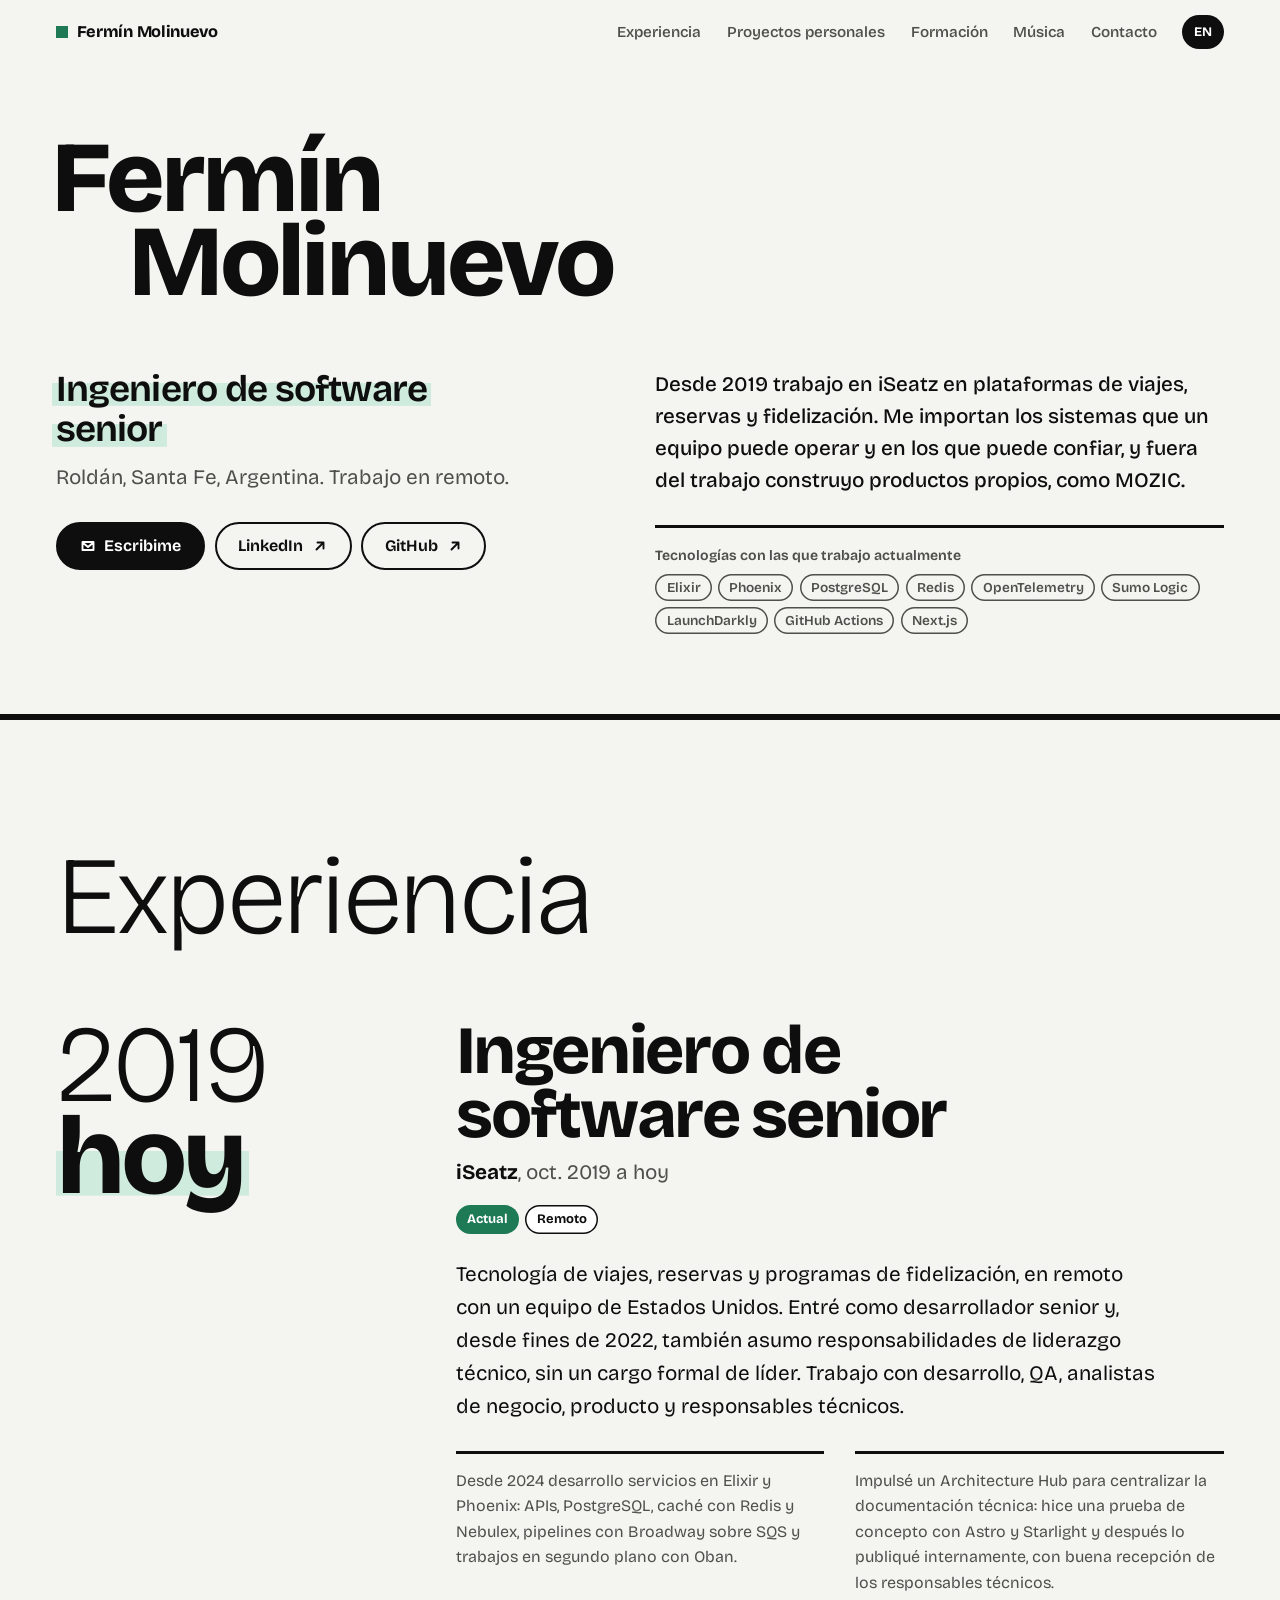
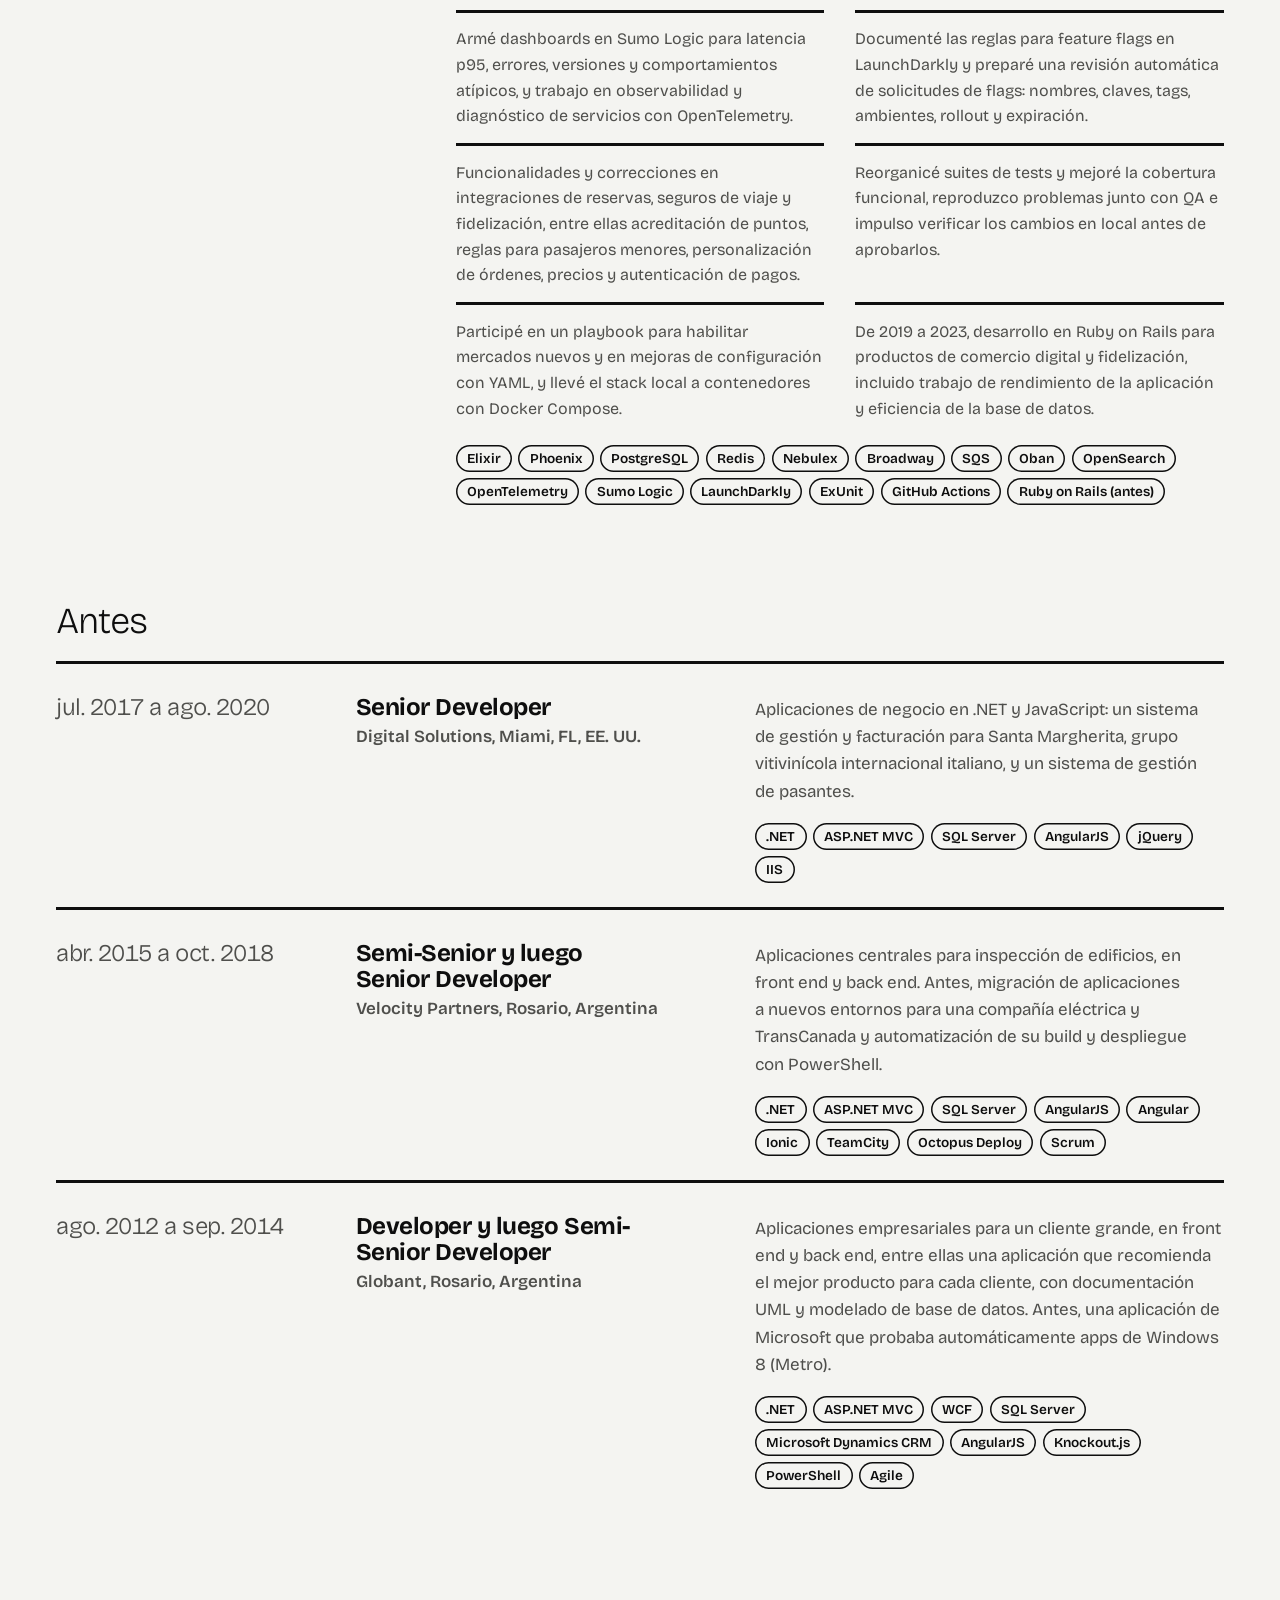
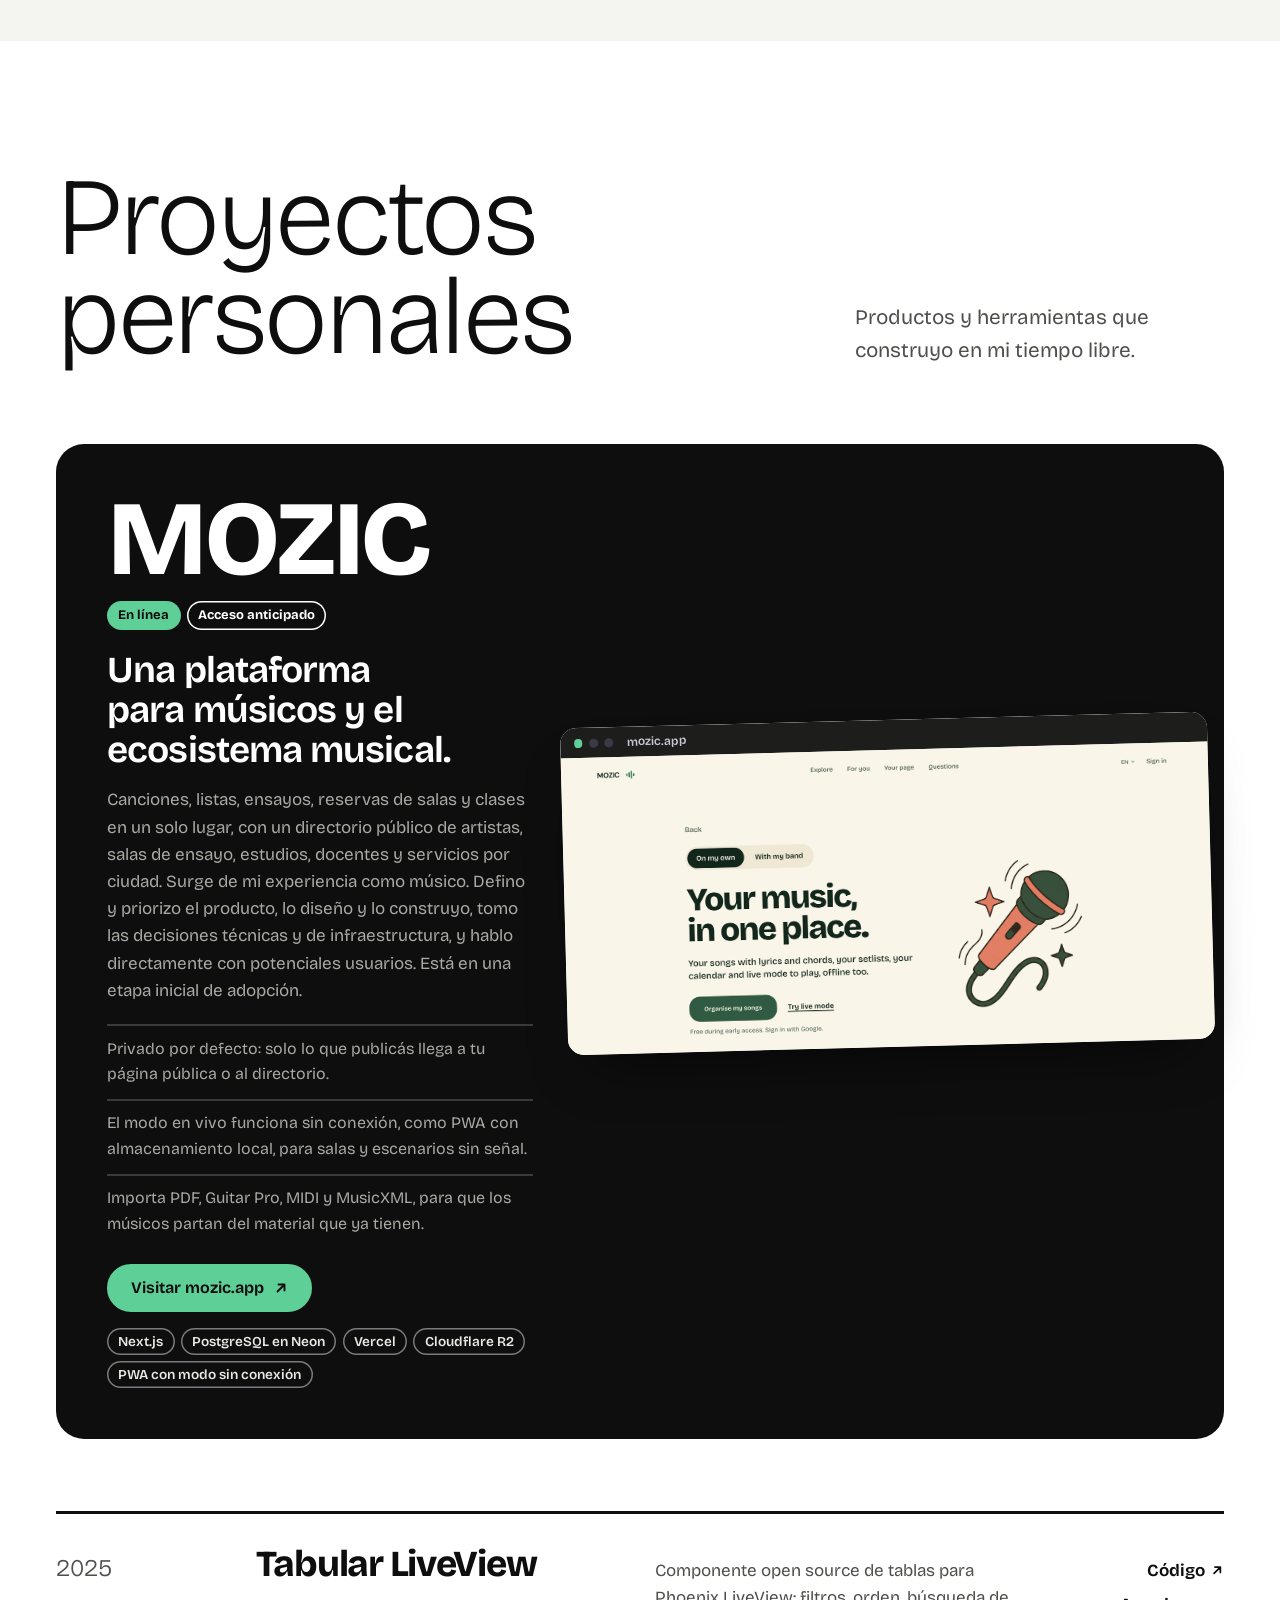
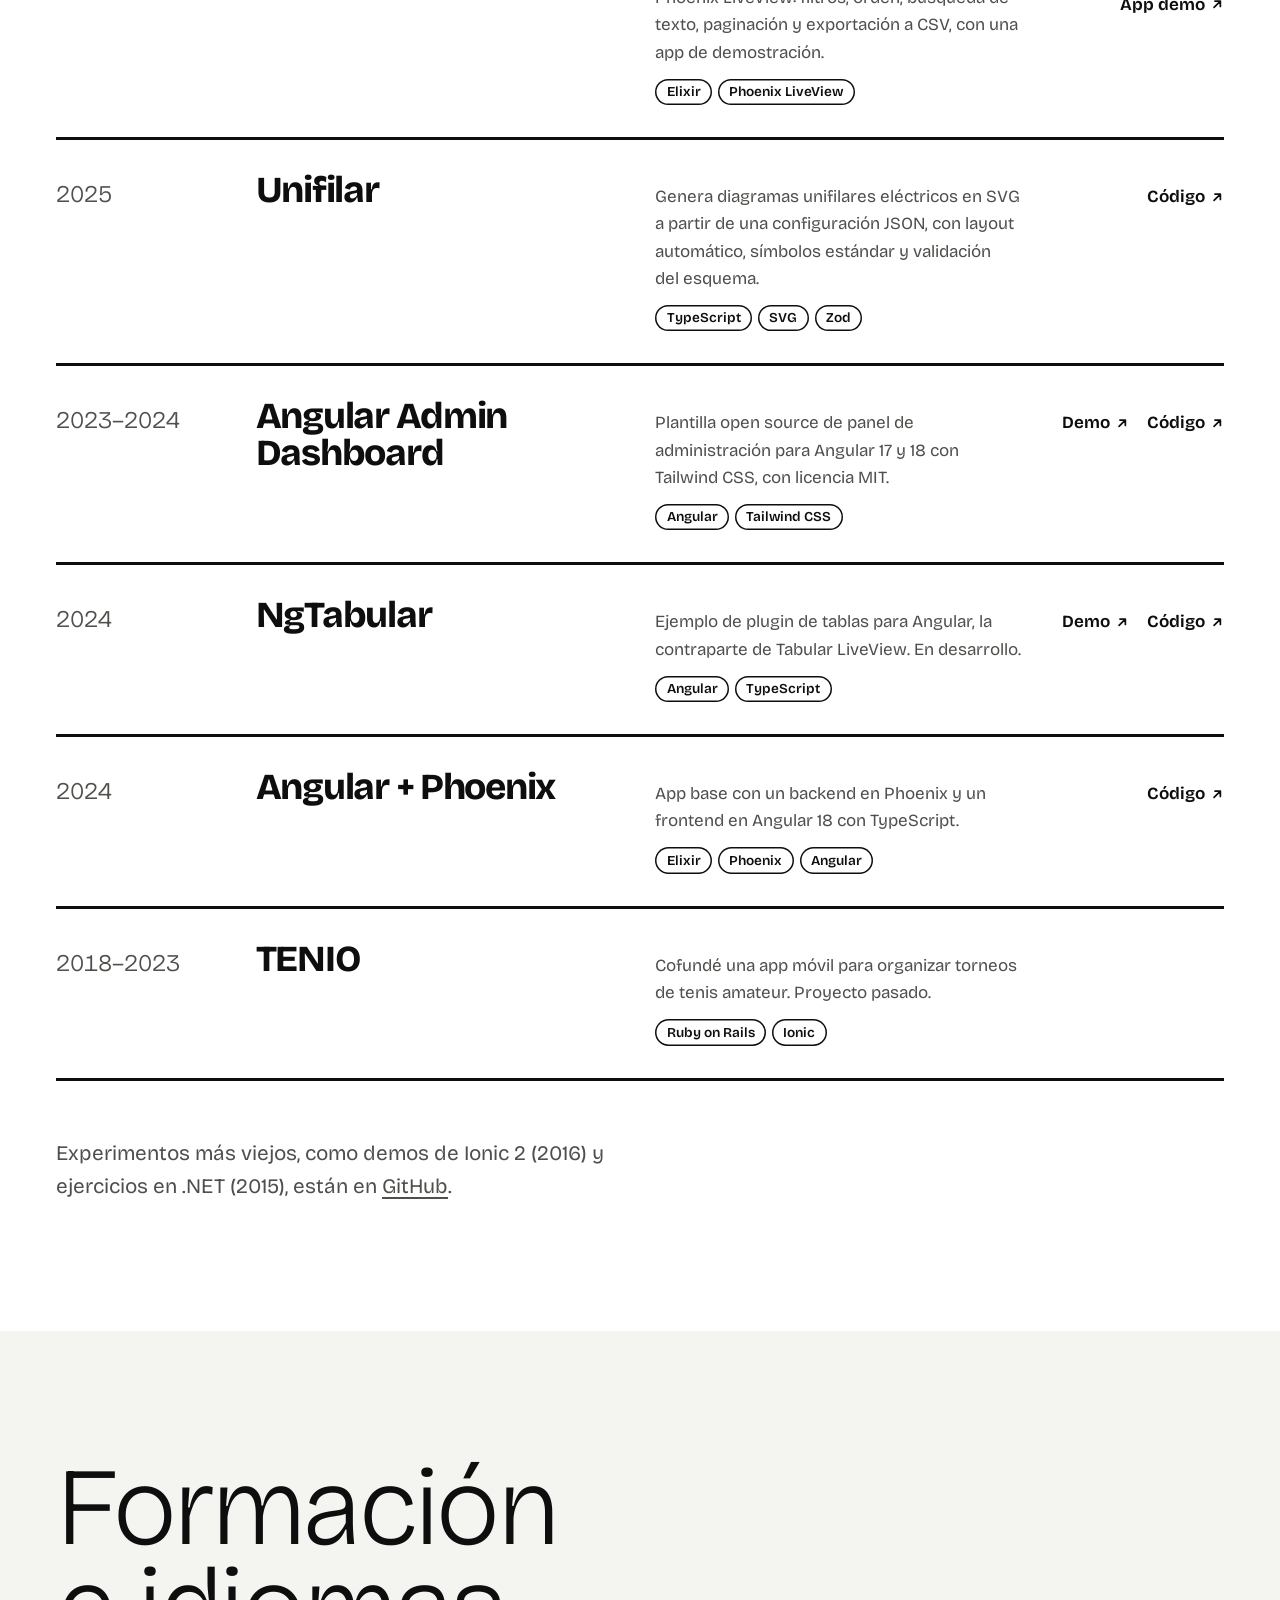
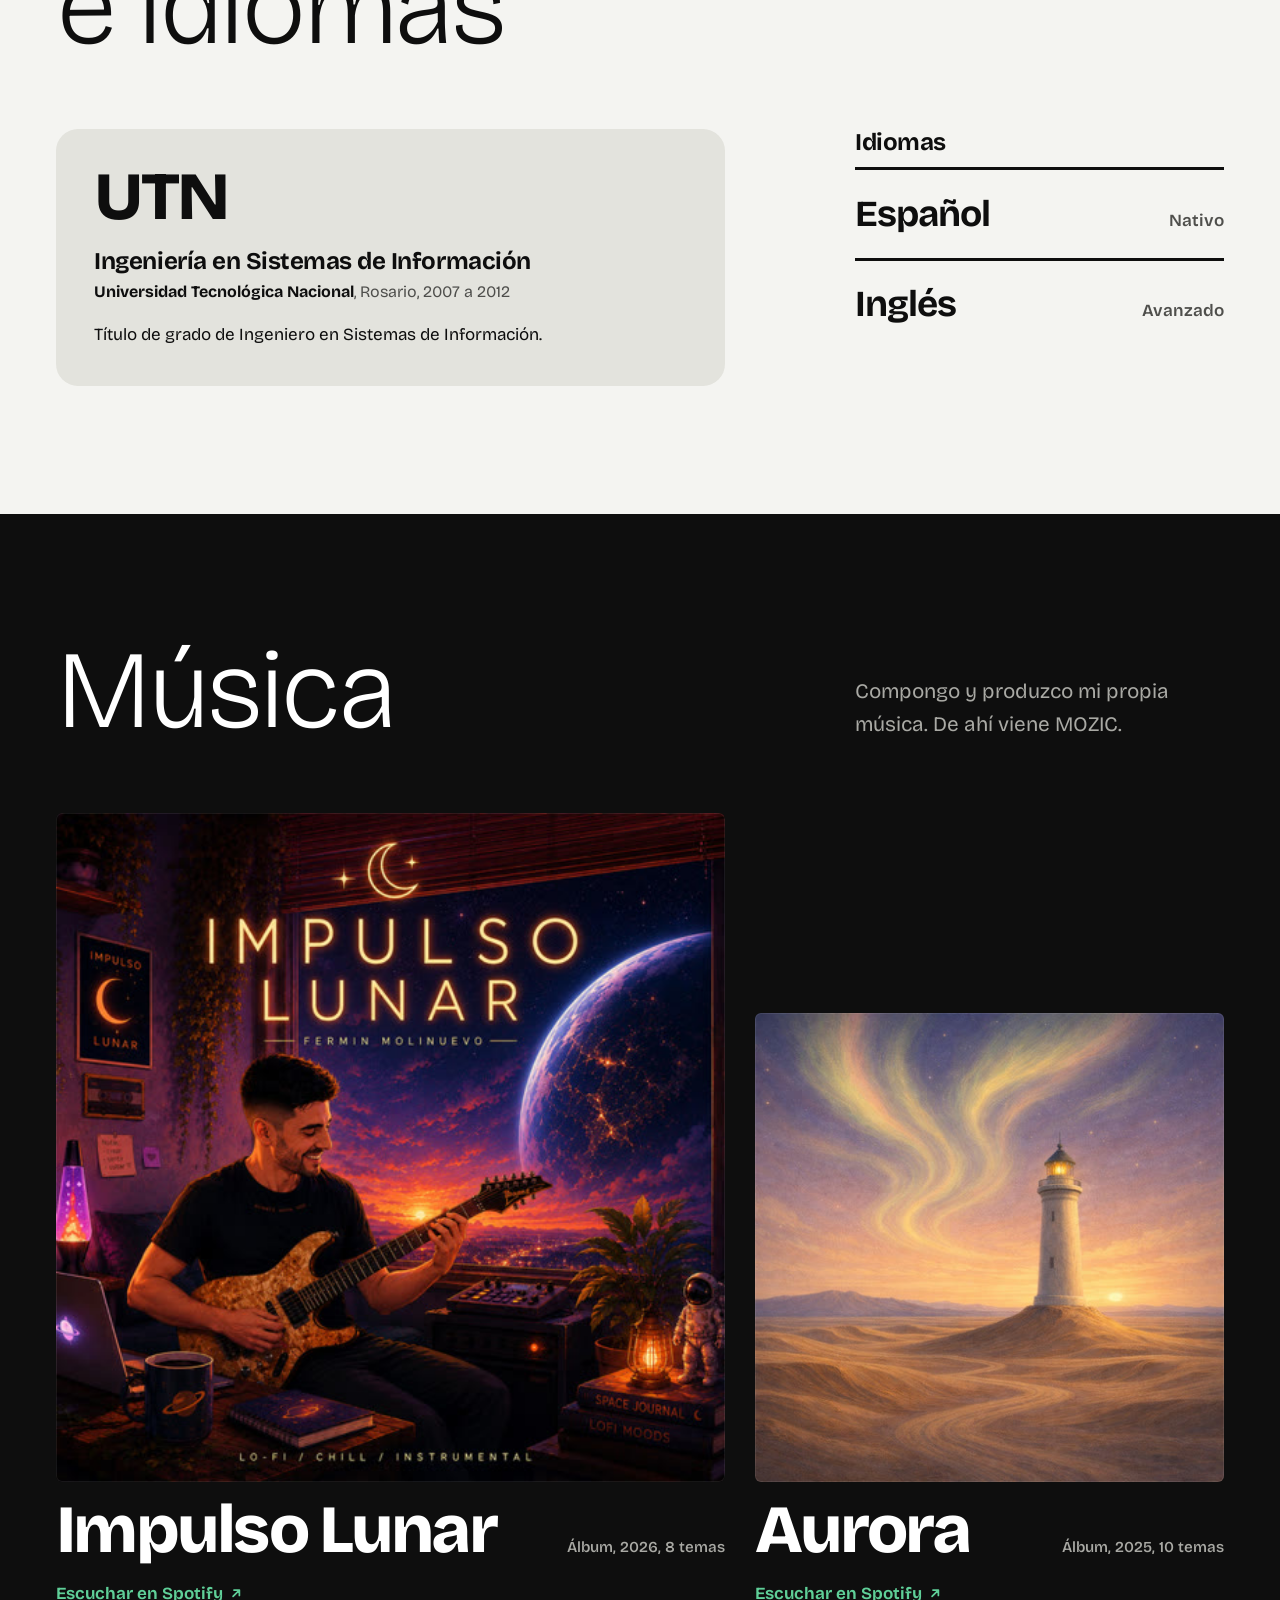
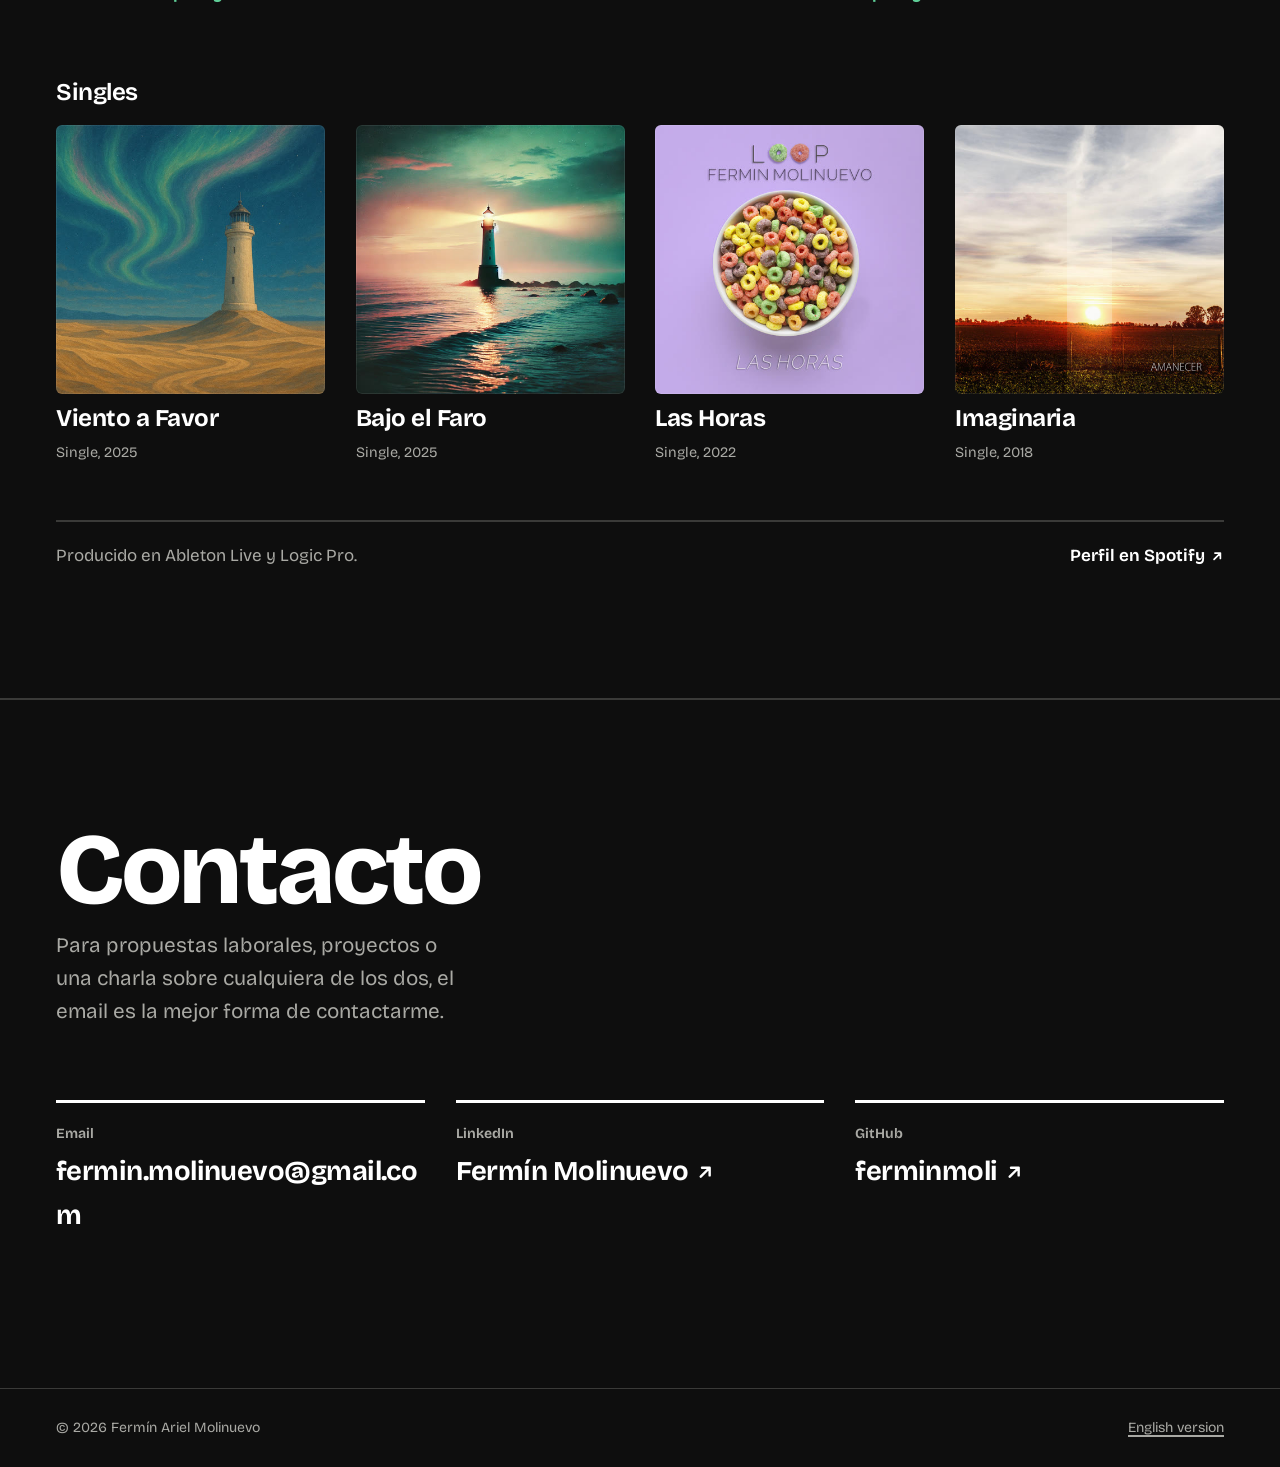
==== commit 074a10e8: "Show side projects as an editorial list and update music intro Co-Authored-By: Claude Opus 5.5 <nore" ====
--- a/es/index.html
+++ b/es/index.html
@@ -189,58 +189,44 @@
           </div>
         </article>
 
-        <div class="mosaic">
-          <article class="tile lilac t-tabular" aria-labelledby="tlv-title">
-            <div class="top"><h3 id="tlv-title">Tabular LiveView</h3><span class="year">2025</span></div>
-            <p>Componente open source de tablas para Phoenix LiveView: filtros, orden, búsqueda de texto, paginación y exportación a CSV, con una app de demostración.</p>
-            <div class="foot">
-              <ul class="chips"><li>Elixir</li><li>Phoenix LiveView</li></ul>
-              <span class="links"><a class="ext" href="https://github.com/ferminmoli/tabular_live_view" rel="noopener">Código <svg class="ico" aria-hidden="true"><use href="#i-out"/></svg></a><a class="ext" href="https://github.com/ferminmoli/tabular_live_view_demo" rel="noopener">App demo <svg class="ico" aria-hidden="true"><use href="#i-out"/></svg></a></span>
-            </div>
-          </article>
-          <article class="tile ink t-unifilar" aria-labelledby="uni-title">
-            <div class="top"><h3 id="uni-title">Unifilar</h3><span class="year">2025</span></div>
-            <p>Genera diagramas unifilares eléctricos en SVG a partir de una configuración JSON, con layout automático, símbolos estándar y validación del esquema.</p>
-            <div class="foot">
-              <ul class="chips"><li>TypeScript</li><li>SVG</li><li>Zod</li></ul>
-              <span class="links"><a class="ext" href="https://github.com/ferminmoli/unifilar-v2" rel="noopener">Código <svg class="ico" aria-hidden="true"><use href="#i-out"/></svg></a></span>
-            </div>
-          </article>
-          <article class="tile image t-admin" aria-labelledby="adm-title">
-            <div class="pic"><img src="../assets/angular-admin.jpg" width="1600" height="411" loading="lazy" decoding="async" alt="La demo de Angular Admin Dashboard: una barra lateral y tres tarjetas de estadísticas con gráficos de línea."></div>
-            <div class="body">
-              <div class="top"><h3 id="adm-title">Angular Admin Dashboard</h3><span class="year">2023–2024</span></div>
-              <p>Plantilla open source de panel de administración para Angular 17 y 18 con Tailwind CSS, con licencia MIT.</p>
-              <div class="foot">
-                <ul class="chips"><li>Angular</li><li>Tailwind CSS</li></ul>
-                <span class="links"><a class="ext" href="https://angular-18-admin.vercel.app" rel="noopener">Demo <svg class="ico" aria-hidden="true"><use href="#i-out"/></svg></a><a class="ext" href="https://github.com/ferminmoli/angular-18-admin" rel="noopener">Código <svg class="ico" aria-hidden="true"><use href="#i-out"/></svg></a></span>
-              </div>
-            </div>
-          </article>
-          <article class="tile peach t-ng" aria-labelledby="ngt-title">
-            <div class="top"><h3 id="ngt-title">NgTabular</h3><span class="year">2024</span></div>
-            <p>Ejemplo de plugin de tablas para Angular, la contraparte de Tabular LiveView. En desarrollo.</p>
-            <div class="foot">
-              <ul class="chips"><li>Angular</li><li>TypeScript</li></ul>
-              <span class="links"><a class="ext" href="https://ng-tabular.vercel.app" rel="noopener">Demo <svg class="ico" aria-hidden="true"><use href="#i-out"/></svg></a><a class="ext" href="https://github.com/ferminmoli/ng-tabular" rel="noopener">Código <svg class="ico" aria-hidden="true"><use href="#i-out"/></svg></a></span>
-            </div>
-          </article>
-          <article class="tile plain t-phoenix" aria-labelledby="ap-title">
-            <div class="top"><h3 id="ap-title">Angular + Phoenix</h3><span class="year">2024</span></div>
-            <p>App base con un backend en Phoenix y un frontend en Angular 18 con TypeScript.</p>
-            <div class="foot">
-              <ul class="chips"><li>Elixir</li><li>Phoenix</li><li>Angular</li></ul>
-              <span class="links"><a class="ext" href="https://github.com/ferminmoli/angular-phoenix" rel="noopener">Código <svg class="ico" aria-hidden="true"><use href="#i-out"/></svg></a></span>
-            </div>
-          </article>
-          <article class="tile quiet t-tenio" aria-labelledby="tenio-title">
-            <div class="top"><h3 id="tenio-title">TENIO</h3><span class="year">2018–2023</span></div>
-            <p>Cofundé una app móvil para organizar torneos de tenis amateur. Proyecto pasado.</p>
-            <div class="foot">
-              <ul class="chips"><li>Ruby on Rails</li><li>Ionic</li></ul>
-            </div>
-          </article>
-        </div>
+        <ul class="project-list">
+          <li class="project-row">
+            <span class="year">2025</span>
+            <h3 id="tlv-title">Tabular LiveView</h3>
+            <div class="desc"><p>Componente open source de tablas para Phoenix LiveView: filtros, orden, búsqueda de texto, paginación y exportación a CSV, con una app de demostración.</p><ul class="chips"><li>Elixir</li><li>Phoenix LiveView</li></ul></div>
+            <div class="links"><a class="ext" href="https://github.com/ferminmoli/tabular_live_view" rel="noopener">Código <svg class="ico" aria-hidden="true"><use href="#i-out"/></svg></a><a class="ext" href="https://github.com/ferminmoli/tabular_live_view_demo" rel="noopener">App demo <svg class="ico" aria-hidden="true"><use href="#i-out"/></svg></a></div>
+          </li>
+          <li class="project-row">
+            <span class="year">2025</span>
+            <h3 id="uni-title">Unifilar</h3>
+            <div class="desc"><p>Genera diagramas unifilares eléctricos en SVG a partir de una configuración JSON, con layout automático, símbolos estándar y validación del esquema.</p><ul class="chips"><li>TypeScript</li><li>SVG</li><li>Zod</li></ul></div>
+            <div class="links"><a class="ext" href="https://github.com/ferminmoli/unifilar-v2" rel="noopener">Código <svg class="ico" aria-hidden="true"><use href="#i-out"/></svg></a></div>
+          </li>
+          <li class="project-row">
+            <span class="year">2023–2024</span>
+            <h3 id="adm-title">Angular Admin Dashboard</h3>
+            <div class="desc"><p>Plantilla open source de panel de administración para Angular 17 y 18 con Tailwind CSS, con licencia MIT.</p><ul class="chips"><li>Angular</li><li>Tailwind CSS</li></ul></div>
+            <div class="links"><a class="ext" href="https://angular-18-admin.vercel.app" rel="noopener">Demo <svg class="ico" aria-hidden="true"><use href="#i-out"/></svg></a><a class="ext" href="https://github.com/ferminmoli/angular-18-admin" rel="noopener">Código <svg class="ico" aria-hidden="true"><use href="#i-out"/></svg></a></div>
+          </li>
+          <li class="project-row">
+            <span class="year">2024</span>
+            <h3 id="ngt-title">NgTabular</h3>
+            <div class="desc"><p>Ejemplo de plugin de tablas para Angular, la contraparte de Tabular LiveView. En desarrollo.</p><ul class="chips"><li>Angular</li><li>TypeScript</li></ul></div>
+            <div class="links"><a class="ext" href="https://ng-tabular.vercel.app" rel="noopener">Demo <svg class="ico" aria-hidden="true"><use href="#i-out"/></svg></a><a class="ext" href="https://github.com/ferminmoli/ng-tabular" rel="noopener">Código <svg class="ico" aria-hidden="true"><use href="#i-out"/></svg></a></div>
+          </li>
+          <li class="project-row">
+            <span class="year">2024</span>
+            <h3 id="ap-title">Angular + Phoenix</h3>
+            <div class="desc"><p>App base con un backend en Phoenix y un frontend en Angular 18 con TypeScript.</p><ul class="chips"><li>Elixir</li><li>Phoenix</li><li>Angular</li></ul></div>
+            <div class="links"><a class="ext" href="https://github.com/ferminmoli/angular-phoenix" rel="noopener">Código <svg class="ico" aria-hidden="true"><use href="#i-out"/></svg></a></div>
+          </li>
+          <li class="project-row">
+            <span class="year">2018–2023</span>
+            <h3 id="tenio-title">TENIO</h3>
+            <div class="desc"><p>Cofundé una app móvil para organizar torneos de tenis amateur. Proyecto pasado.</p><ul class="chips"><li>Ruby on Rails</li><li>Ionic</li></ul></div>
+            <div class="links"></div>
+          </li>
+        </ul>
 
         <p class="archive">Experimentos más viejos, como demos de Ionic 2 (2016) y ejercicios en .NET (2015), están en <a class="link" href="https://github.com/ferminmoli?tab=repositories" rel="noopener">GitHub</a>.</p>
       </div>
@@ -273,7 +259,7 @@
       <div class="wrap">
         <header class="section-head">
           <h2 id="music-title">Música</h2>
-          <p>Compongo y produzco mi propia música, y toco guitarra, bajo y piano. De ahí viene MOZIC.</p>
+          <p>Compongo y produzco mi propia música. De ahí viene MOZIC.</p>
         </header>
         <div class="albums">
           <article class="album">
--- a/styles.css
+++ b/styles.css
@@ -84,7 +84,7 @@
 ::selection { background: var(--mint); color: var(--ink); }
 
 :focus-visible { outline: 3px solid var(--ink); outline-offset: 3px; border-radius: 4px; }
-.feature :focus-visible, .contact :focus-visible, .beyond :focus-visible, .tile.ink :focus-visible, .tile.image :focus-visible { outline-color: var(--green-bright); }
+.feature :focus-visible, .contact :focus-visible, .beyond :focus-visible { outline-color: var(--green-bright); }
 
 .wrap { width: 100%; max-width: var(--wrap); margin-inline: auto; padding-inline: var(--gutter); }
 
@@ -149,7 +149,6 @@
 
 .ext { background: linear-gradient(var(--mint), var(--mint)) no-repeat 0 90% / 0% 40%; transition: background-size .35s var(--ease-out), color .25s var(--ease-out); }
 .ext:hover { background-size: 100% 40%; }
-.tile.ink .ext:hover, .tile.image .ext:hover { color: var(--ink); background-size: 100% 100%; }
 .ext:hover .ico { transform: translate(2px, -2px); }
 
 /* ---------- Header ---------- */
@@ -291,7 +290,7 @@
 .job-chips { margin-top: .75rem; }
 .job .job-chips { grid-column: 8 / span 5; }
 @media (max-width: 59.99rem) { .job .job-chips { grid-column: auto; } }
-.tile.ink .chips li, .tile.image .chips li, .chips.on-dark li { color: #e9e9e4; box-shadow: inset 0 0 0 1.5px rgba(255, 255, 255, .45); }
+.chips.on-dark li { color: #e9e9e4; box-shadow: inset 0 0 0 1.5px rgba(255, 255, 255, .45); }
 
 /* ---------- Experience ---------- */
 
@@ -397,60 +396,27 @@
   .shot:hover .frame { transform: rotate(0deg) translateY(-4px); }
 }
 
-/* Mosaic: pieces with their own size, colour and content */
-.mosaic { display: grid; gap: var(--col-gap); margin-top: var(--col-gap); }
-@media (min-width: 48rem) {
-  .mosaic { grid-template-columns: repeat(12, minmax(0, 1fr)); }
-  .t-tabular { grid-column: span 7; }
-  .t-unifilar { grid-column: span 5; }
-  .t-admin { grid-column: span 8; }
-  .t-ng { grid-column: span 4; }
-  .t-phoenix { grid-column: span 6; }
-  .t-tenio { grid-column: span 6; }
-}
-
-.tile {
-  position: relative;
-  display: flex;
-  flex-direction: column;
-  gap: .75rem;
-  min-height: 15rem;
-  padding: clamp(1.4rem, 3vw, 2.25rem);
-  border-radius: 22px;
-  background: var(--ground);
-  transition: transform .4s var(--ease-out);
-}
-@media (prefers-reduced-motion: no-preference) {
-  .tile:hover { transform: translateY(-3px); }
-}
-.tile .top { display: flex; align-items: baseline; justify-content: space-between; gap: 1rem; }
-.tile h3 { font-size: var(--t-lg); font-weight: 760; letter-spacing: -0.035em; line-height: 1; }
-.tile .year { font-size: 1rem; font-weight: 300; letter-spacing: -0.01em; white-space: nowrap; font-variant-numeric: tabular-nums; }
-.tile p { margin: 0; max-width: 34rem; }
-.tile .foot { display: flex; flex-wrap: wrap; align-items: center; justify-content: space-between; gap: .5rem 1rem; margin-top: auto; padding-top: 1rem; }
-
-.tile .links { display: flex; gap: 1.1rem; }
-
-.tile.lilac { background: var(--mint); }
-.tile.ink { background: var(--ink); color: #fff; }
-
-.tile.peach { background: var(--white); box-shadow: inset 0 0 0 2px var(--ink); transition: transform .4s var(--ease-out), box-shadow .3s var(--ease-out); }
-.tile.plain { background: var(--mist); }
-.tile.quiet { background: transparent; box-shadow: inset 0 0 0 2px var(--rule); min-height: 0; transition: transform .4s var(--ease-out), box-shadow .3s var(--ease-out); }
-.tile.quiet:hover, .tile.peach:hover { box-shadow: inset 0 0 0 2px var(--ink), 6px 6px 0 var(--green); }
-.tile.quiet h3 { font-size: var(--t-md); }
-.tile.quiet p, .tile.quiet .year { color: var(--ink-soft); }
-
-.t-tabular h3 { font-size: clamp(2rem, 1.3rem + 2.4vw, 3.5rem); }
-
-.tile.image { padding: 0; overflow: hidden; background: var(--ink); color: #fff; }
-.tile.image .pic { overflow: hidden; }
-.tile.image img { width: 100%; aspect-ratio: 1600 / 411; object-fit: cover; object-position: left top; transition: transform .6s var(--ease-out); }
-@media (prefers-reduced-motion: no-preference) {
-  .tile.image:hover img { transform: scale(1.03); }
-}
-.tile.image .body { display: flex; flex-direction: column; gap: .75rem; padding: clamp(1.4rem, 3vw, 2.25rem); flex: 1; }
-
+/* Project list: an editorial index, not cards */
+.project-list { margin-top: clamp(3rem, 6vw, 4.5rem); border-bottom: 3px solid var(--ink); }
+.project-row {
+  display: grid;
+  gap: .6rem var(--col-gap);
+  padding: clamp(1.4rem, 3vw, 2rem) 0;
+  border-top: 3px solid var(--ink);
+}
+@media (min-width: 60rem) {
+  .project-row { grid-template-columns: repeat(12, minmax(0, 1fr)); align-items: baseline; }
+  .project-row .year { grid-column: 1 / span 2; }
+  .project-row h3 { grid-column: 3 / span 4; }
+  .project-row .desc { grid-column: 7 / span 4; }
+  .project-row .links { grid-column: 11 / span 2; justify-content: flex-end; }
+}
+.project-row .year { font-size: var(--t-md); font-weight: 300; color: var(--ink-soft); font-variant-numeric: tabular-nums; }
+.project-row h3 { font-size: var(--t-lg); font-weight: 760; letter-spacing: -0.035em; line-height: 1; transition: color .25s var(--ease-out); }
+.project-row .desc p { margin: 0; color: var(--ink-soft); }
+.project-row .desc .chips { margin-top: .8rem; }
+.project-row .links { display: flex; flex-wrap: wrap; gap: .4rem 1.1rem; }
+.project-row:hover h3 { color: var(--green); }
 
 .archive { margin: clamp(2.5rem, 5vw, 3.5rem) 0 0; font-size: var(--t-lead); color: var(--ink-soft); max-width: 40rem; }
 
@@ -566,8 +532,8 @@
 }
 
 @media print {
-  .site-header, .skip-link, .shot, .hero .actions, .hero::after, .tile.image .pic { display: none !important; }
-  body, .hero, .beyond, .contact, .feature, .tile, .degree, .tennis, .projects-section, .site-footer { background: #fff !important; color: #000 !important; box-shadow: none !important; }
+  .site-header, .skip-link, .shot, .hero .actions, .hero::after { display: none !important; }
+  body, .hero, .beyond, .contact, .feature, .degree, .projects-section, .site-footer { background: #fff !important; color: #000 !important; box-shadow: none !important; }
   .hero *, .beyond *, .contact * { color: #000 !important; }
   .section { padding-block: 1.25rem; }
 }
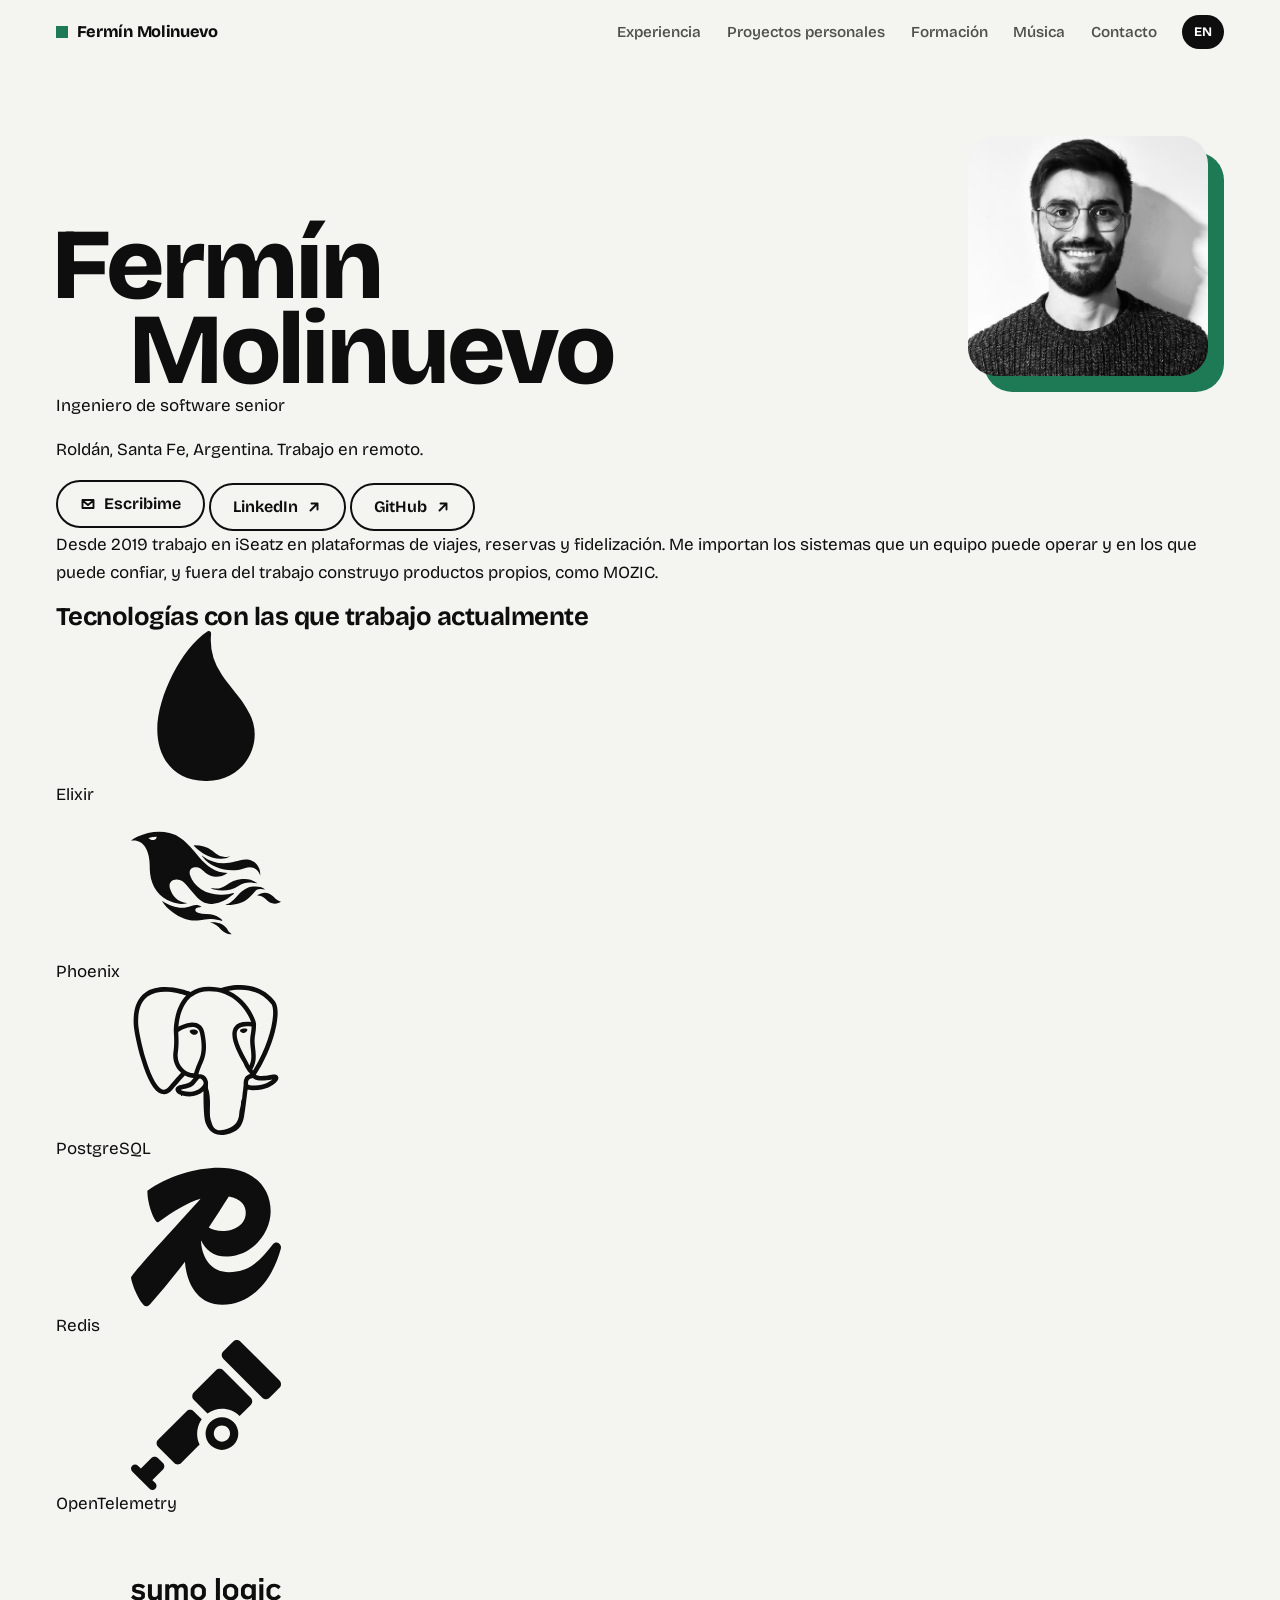
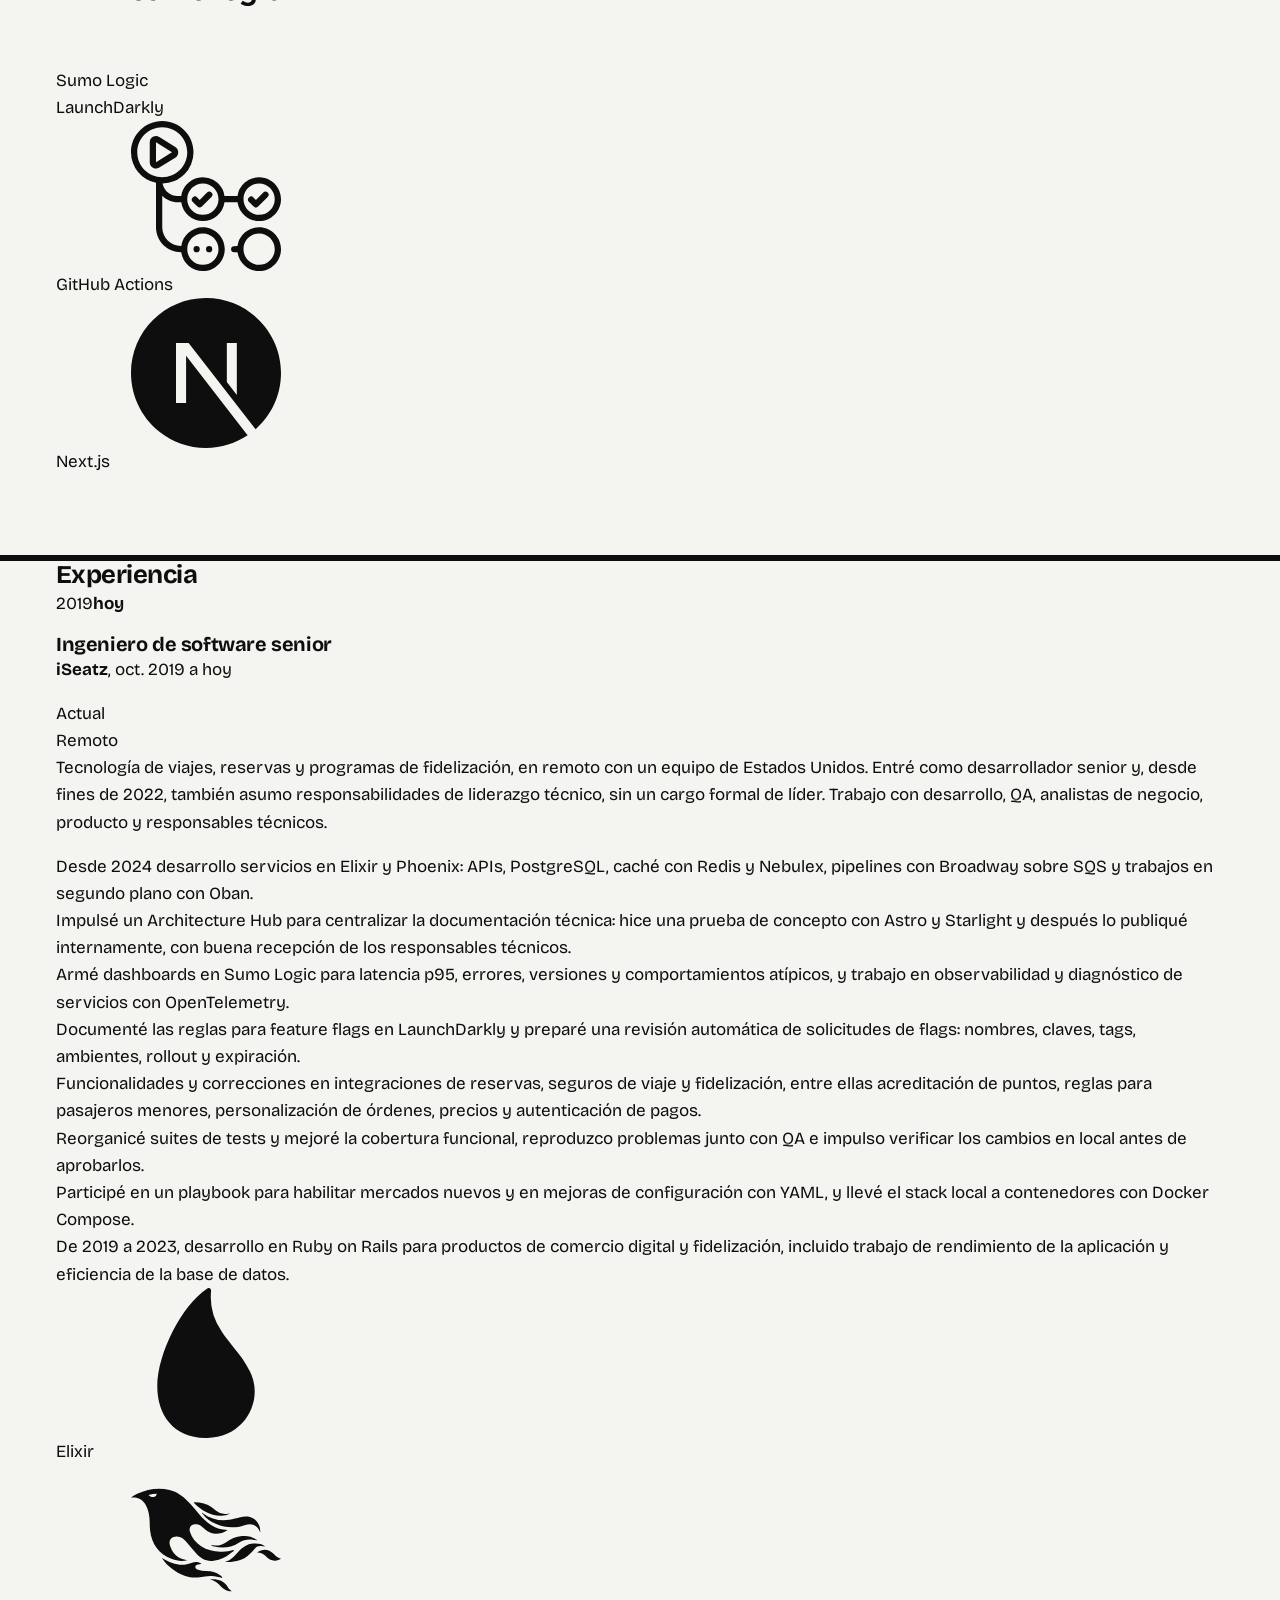
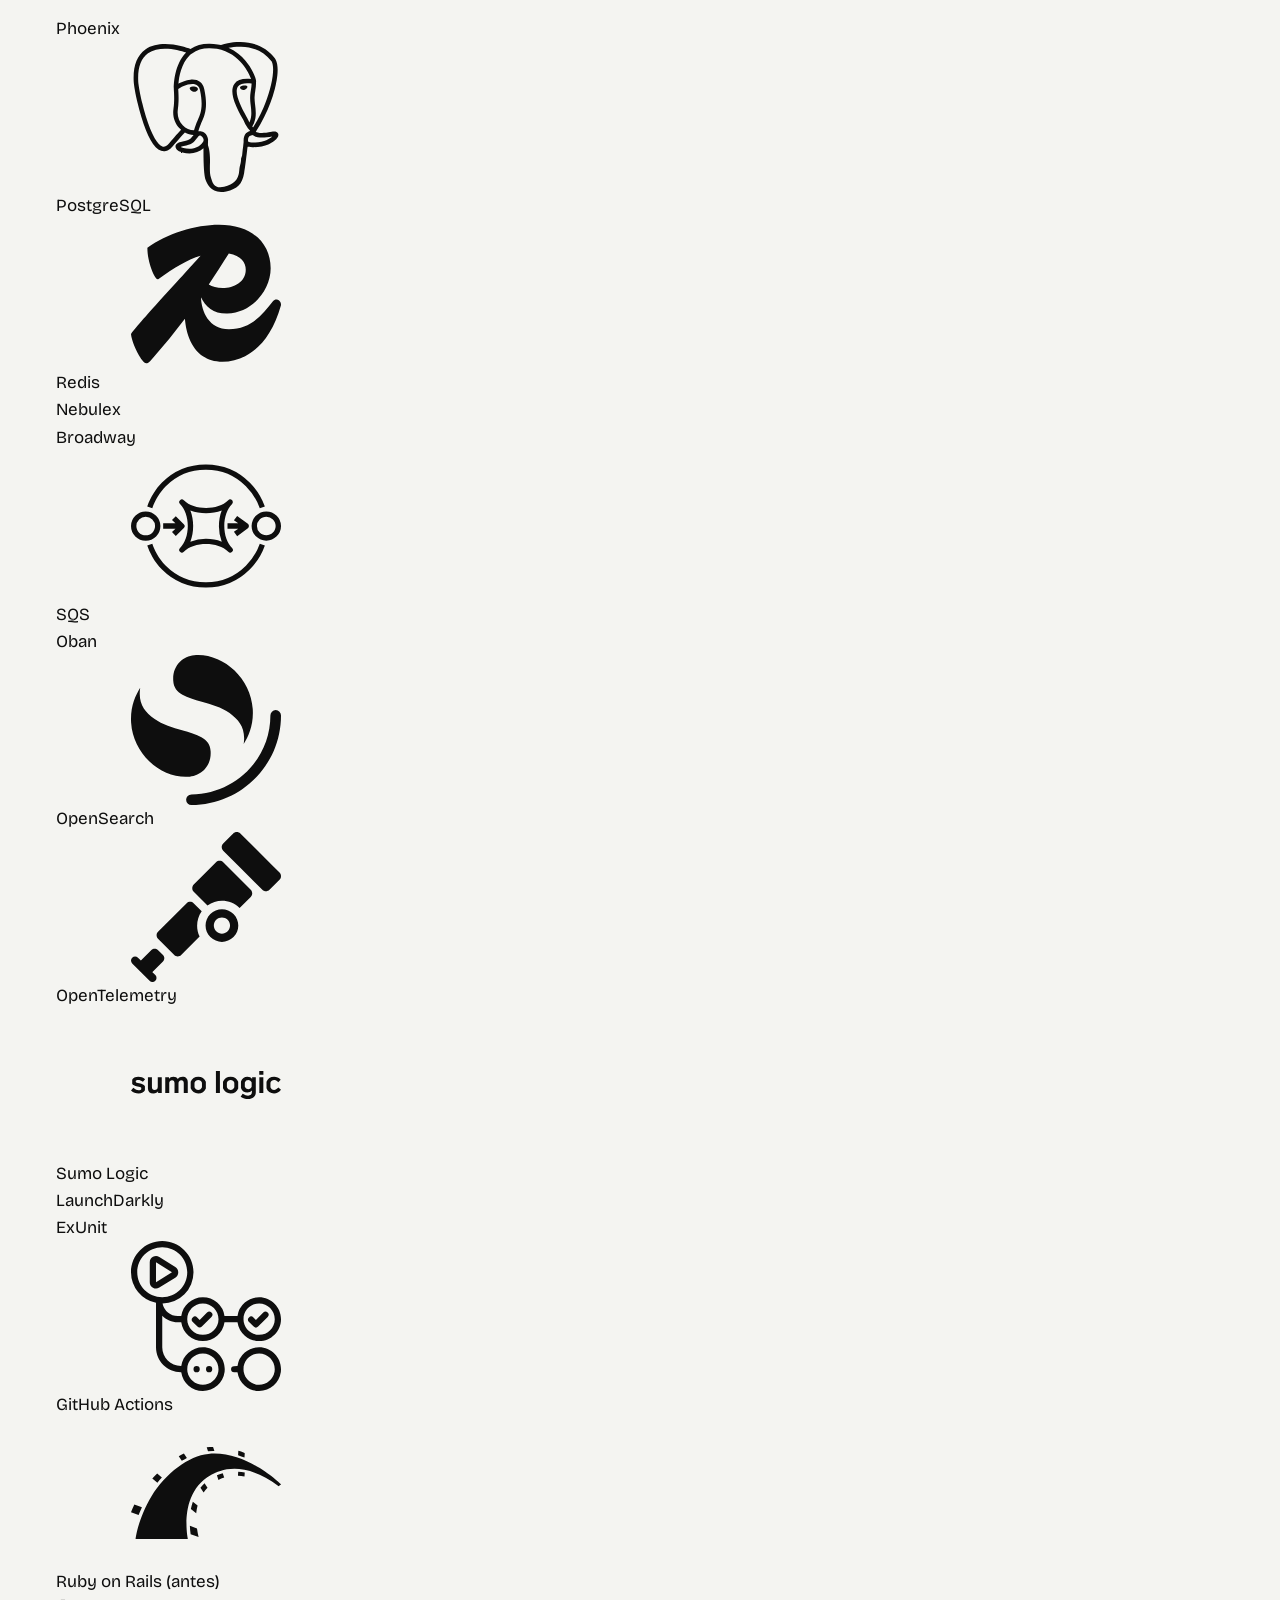
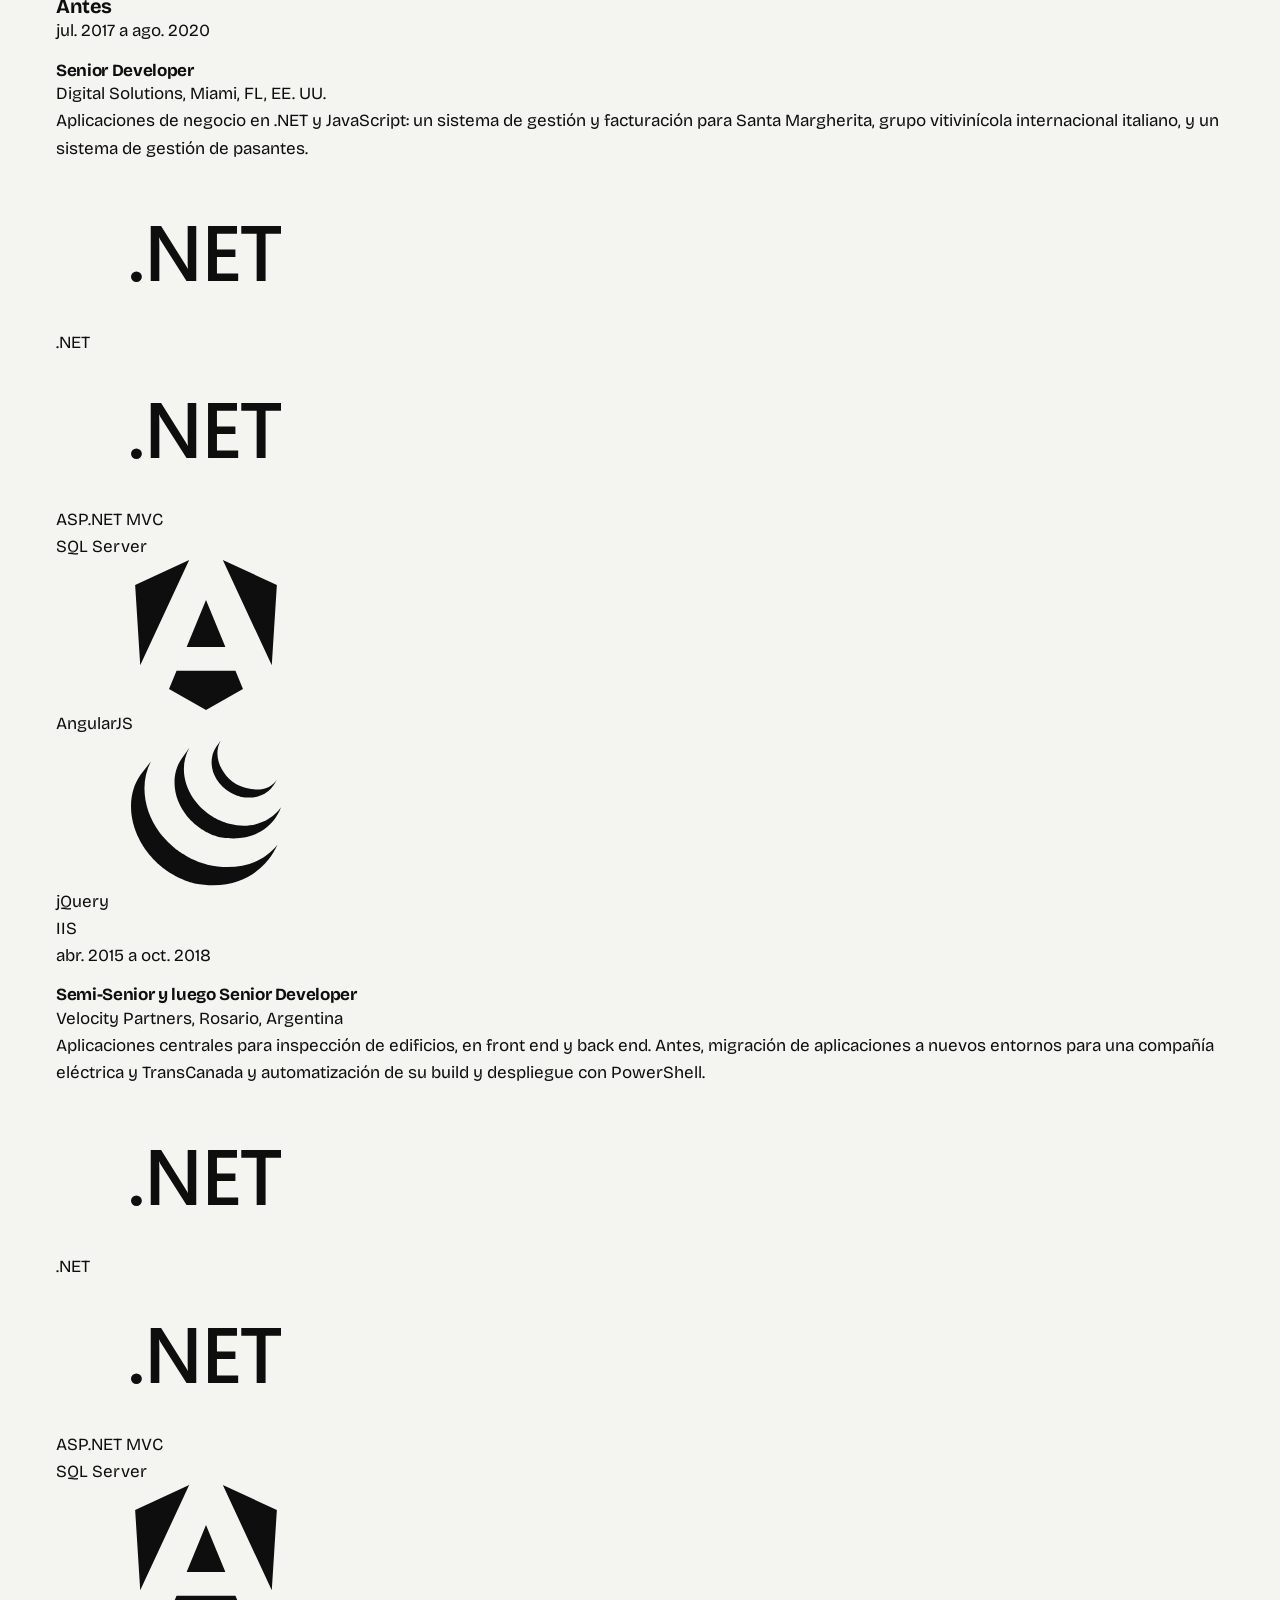
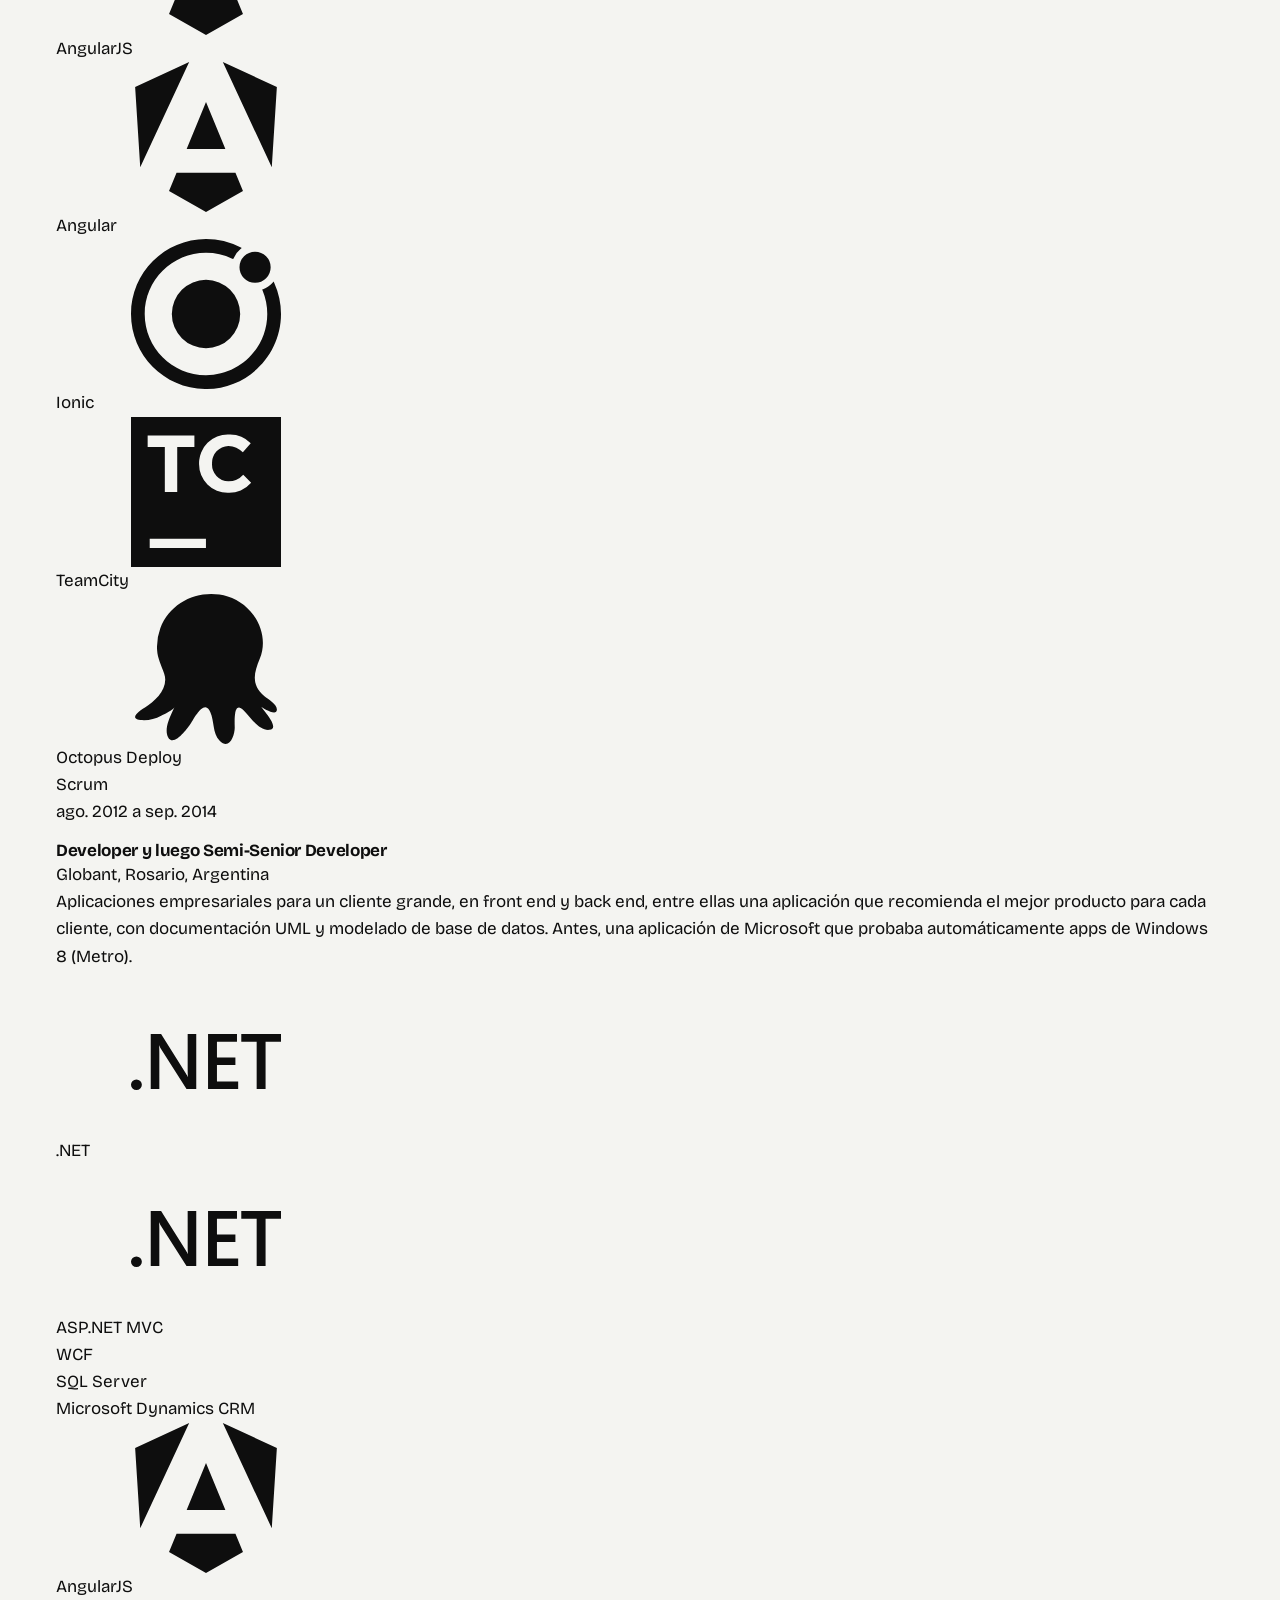
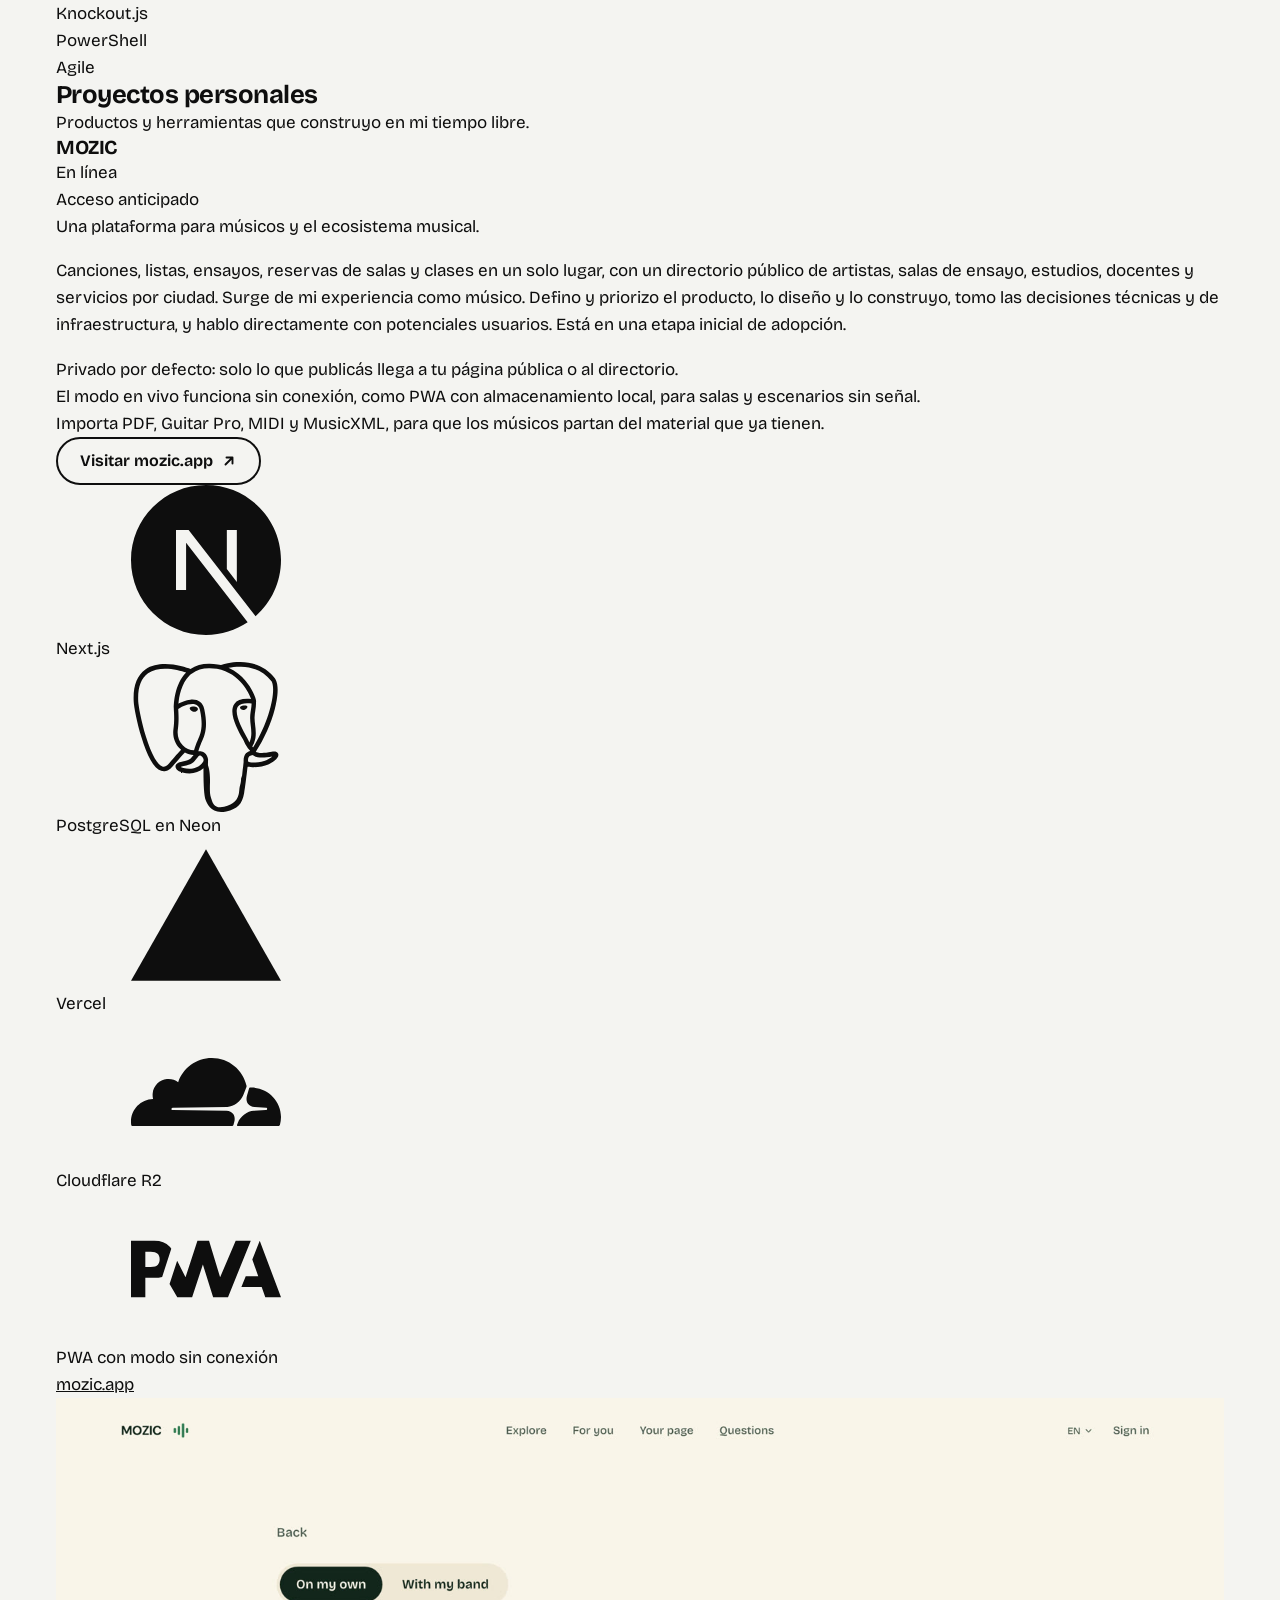
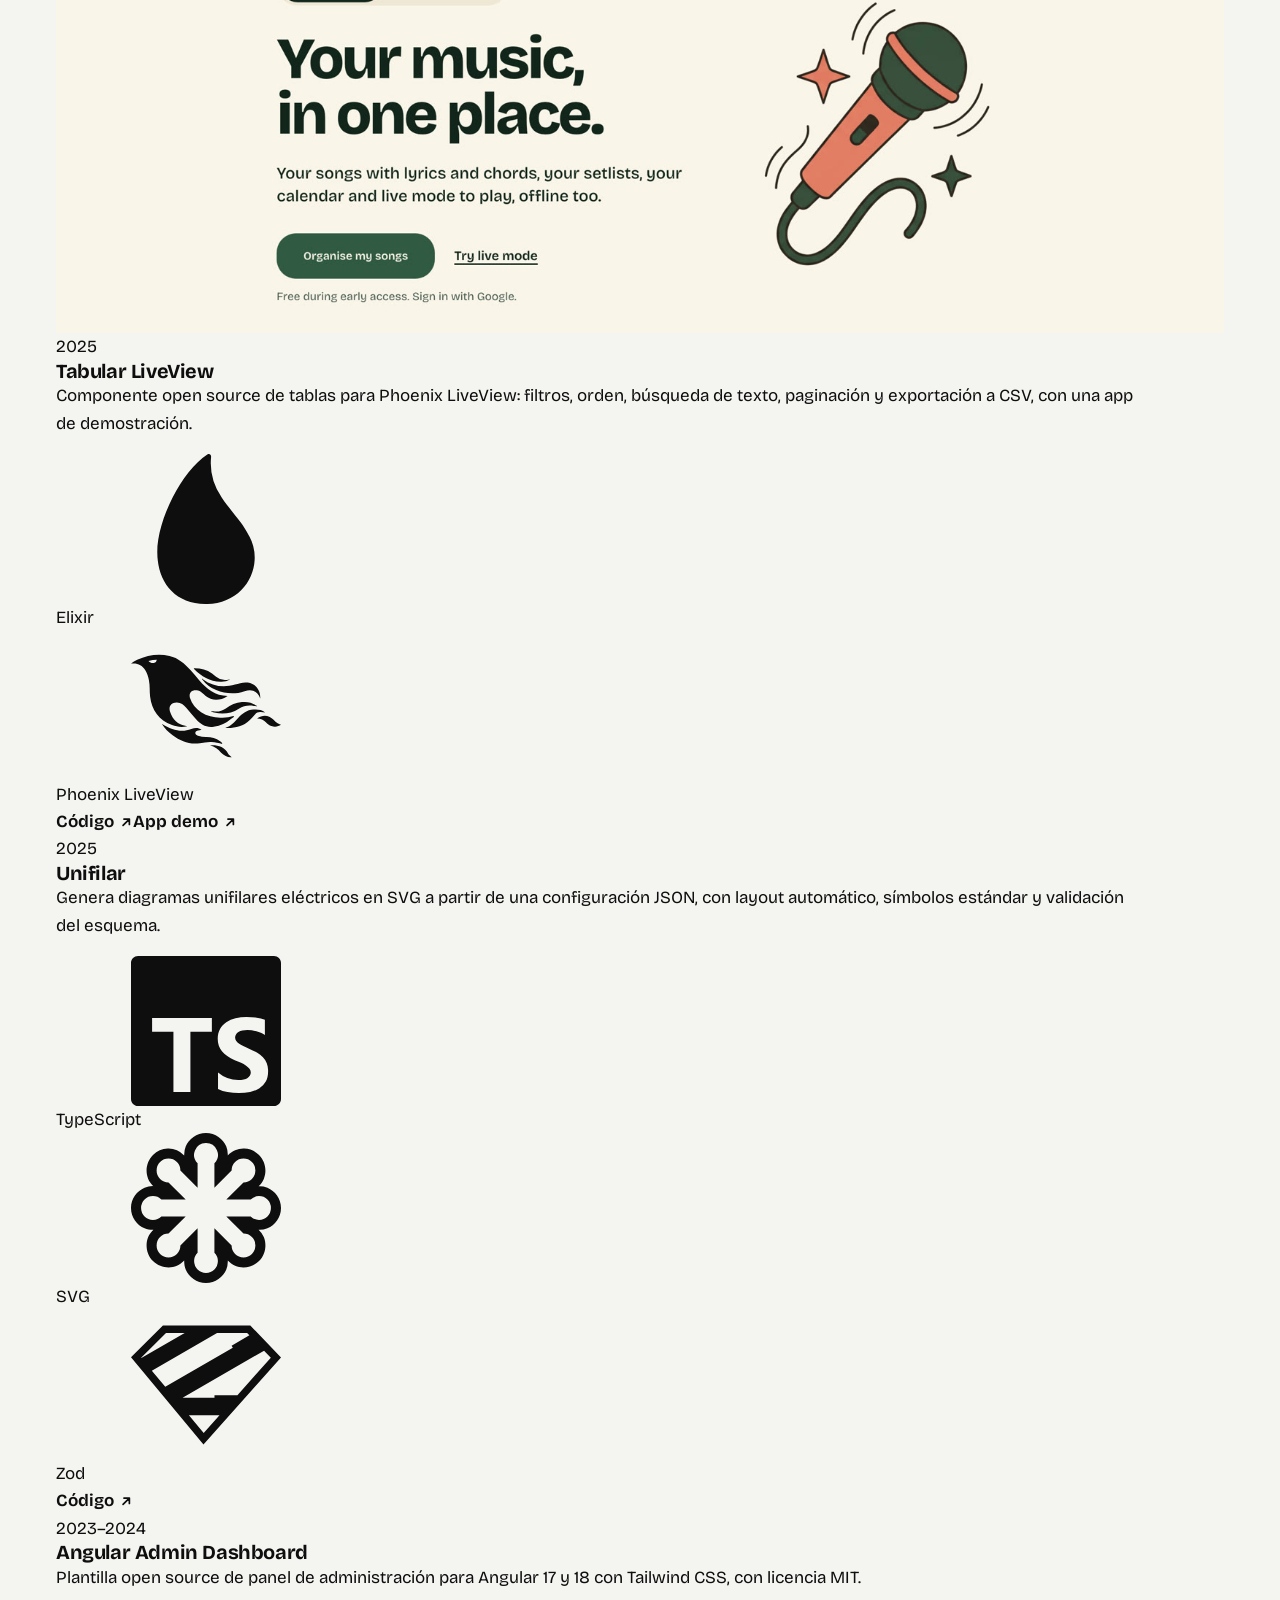
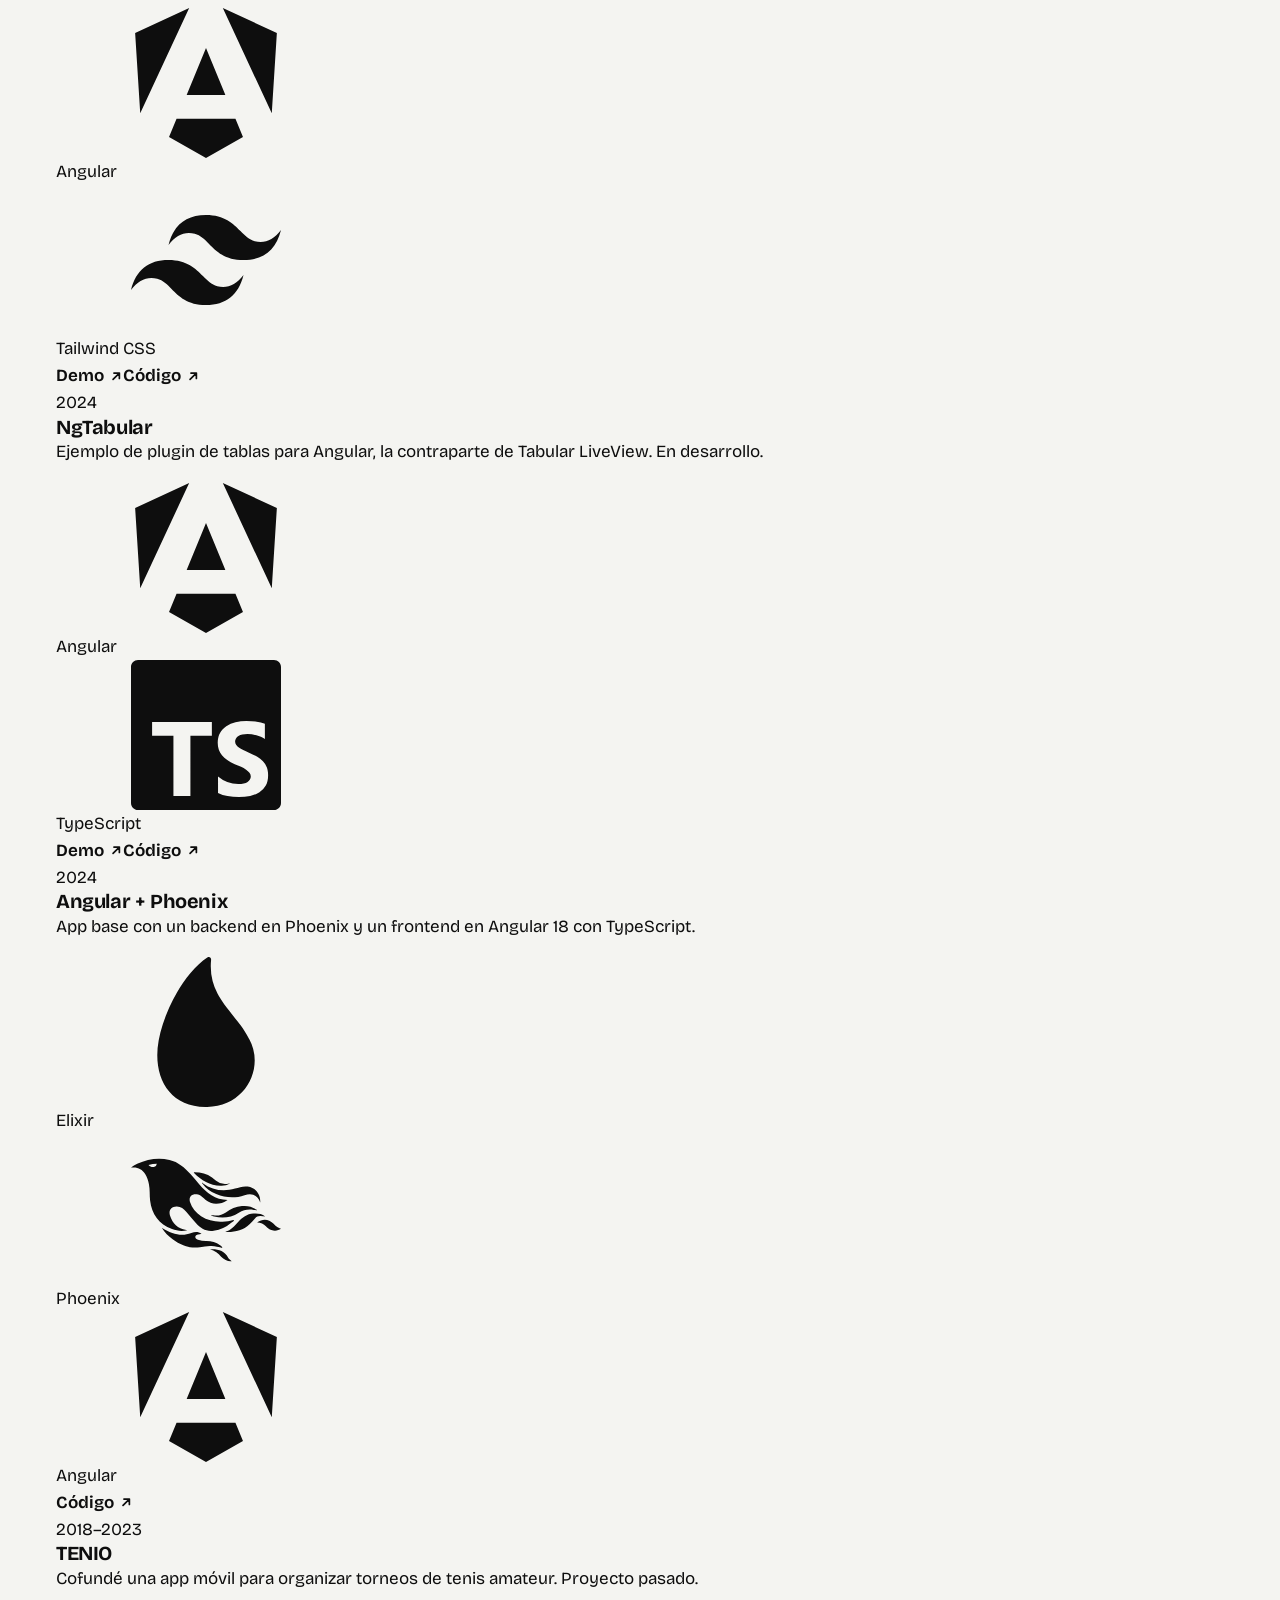
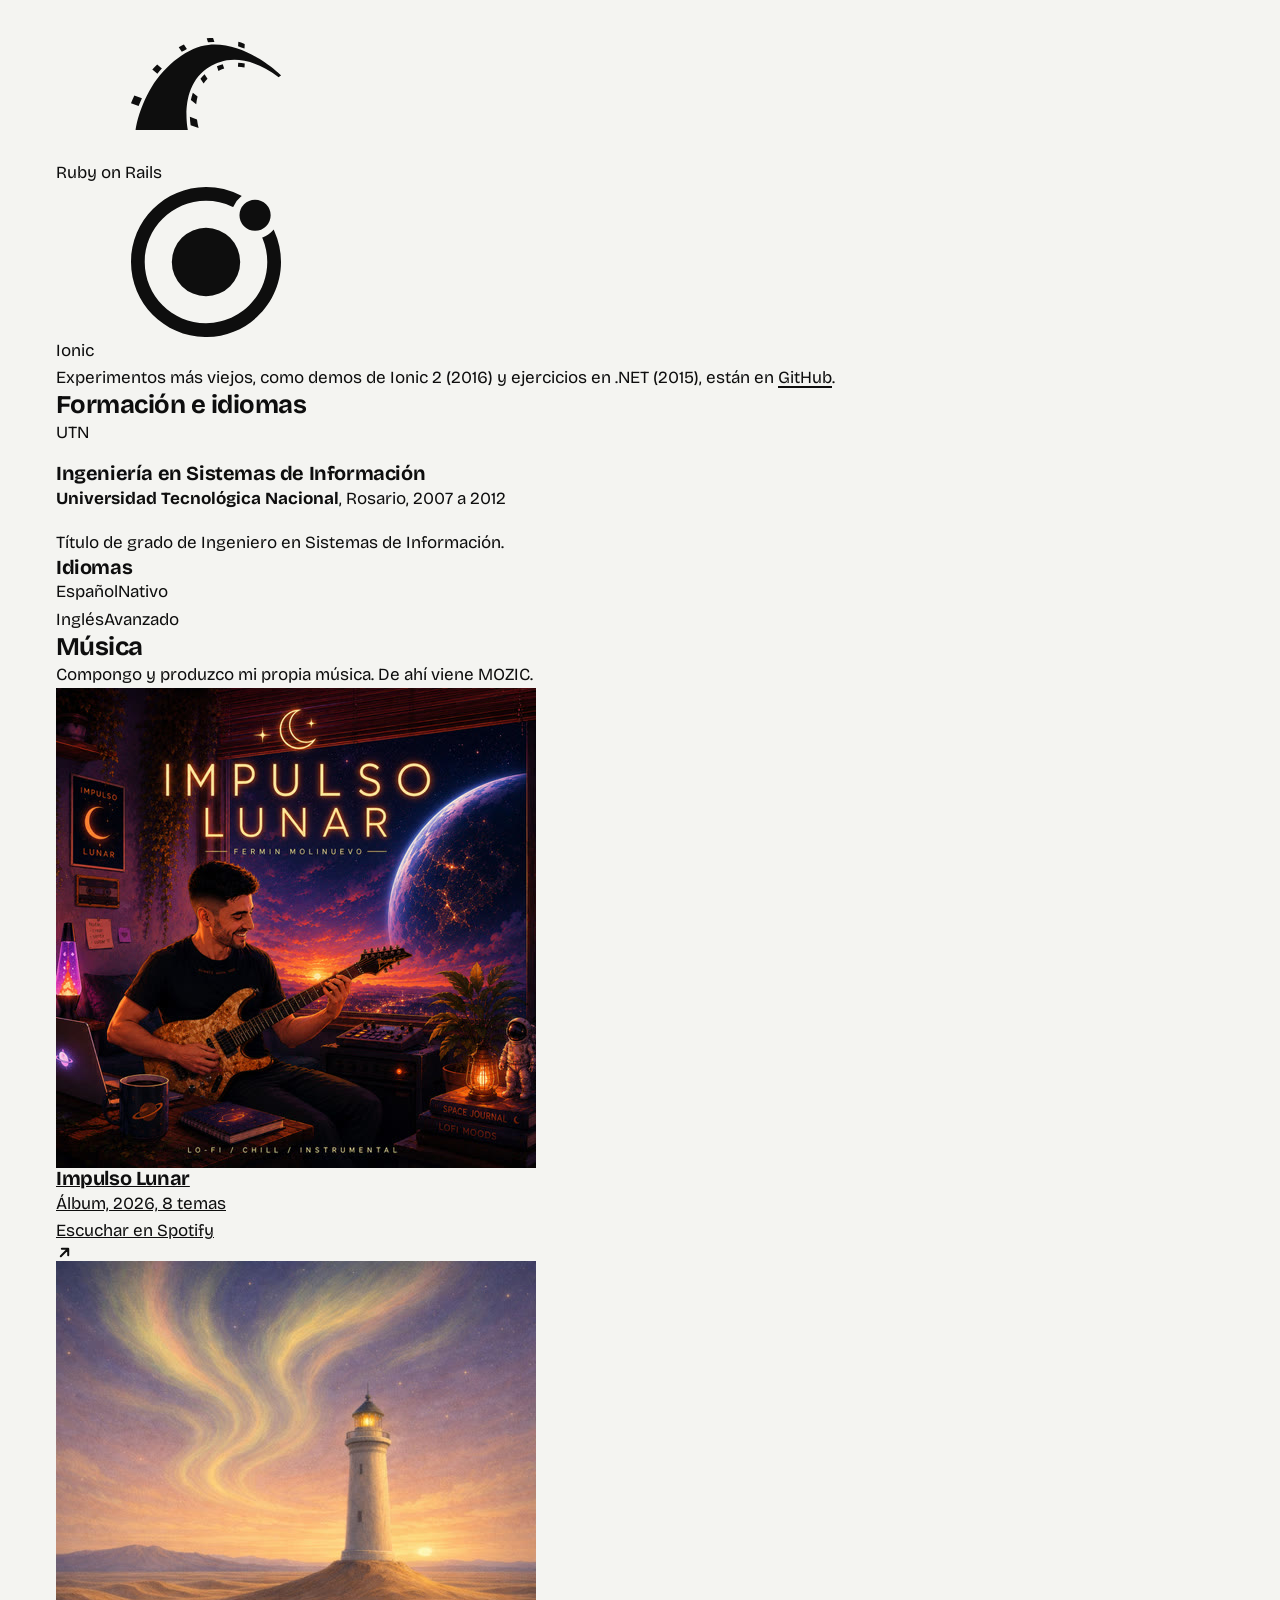
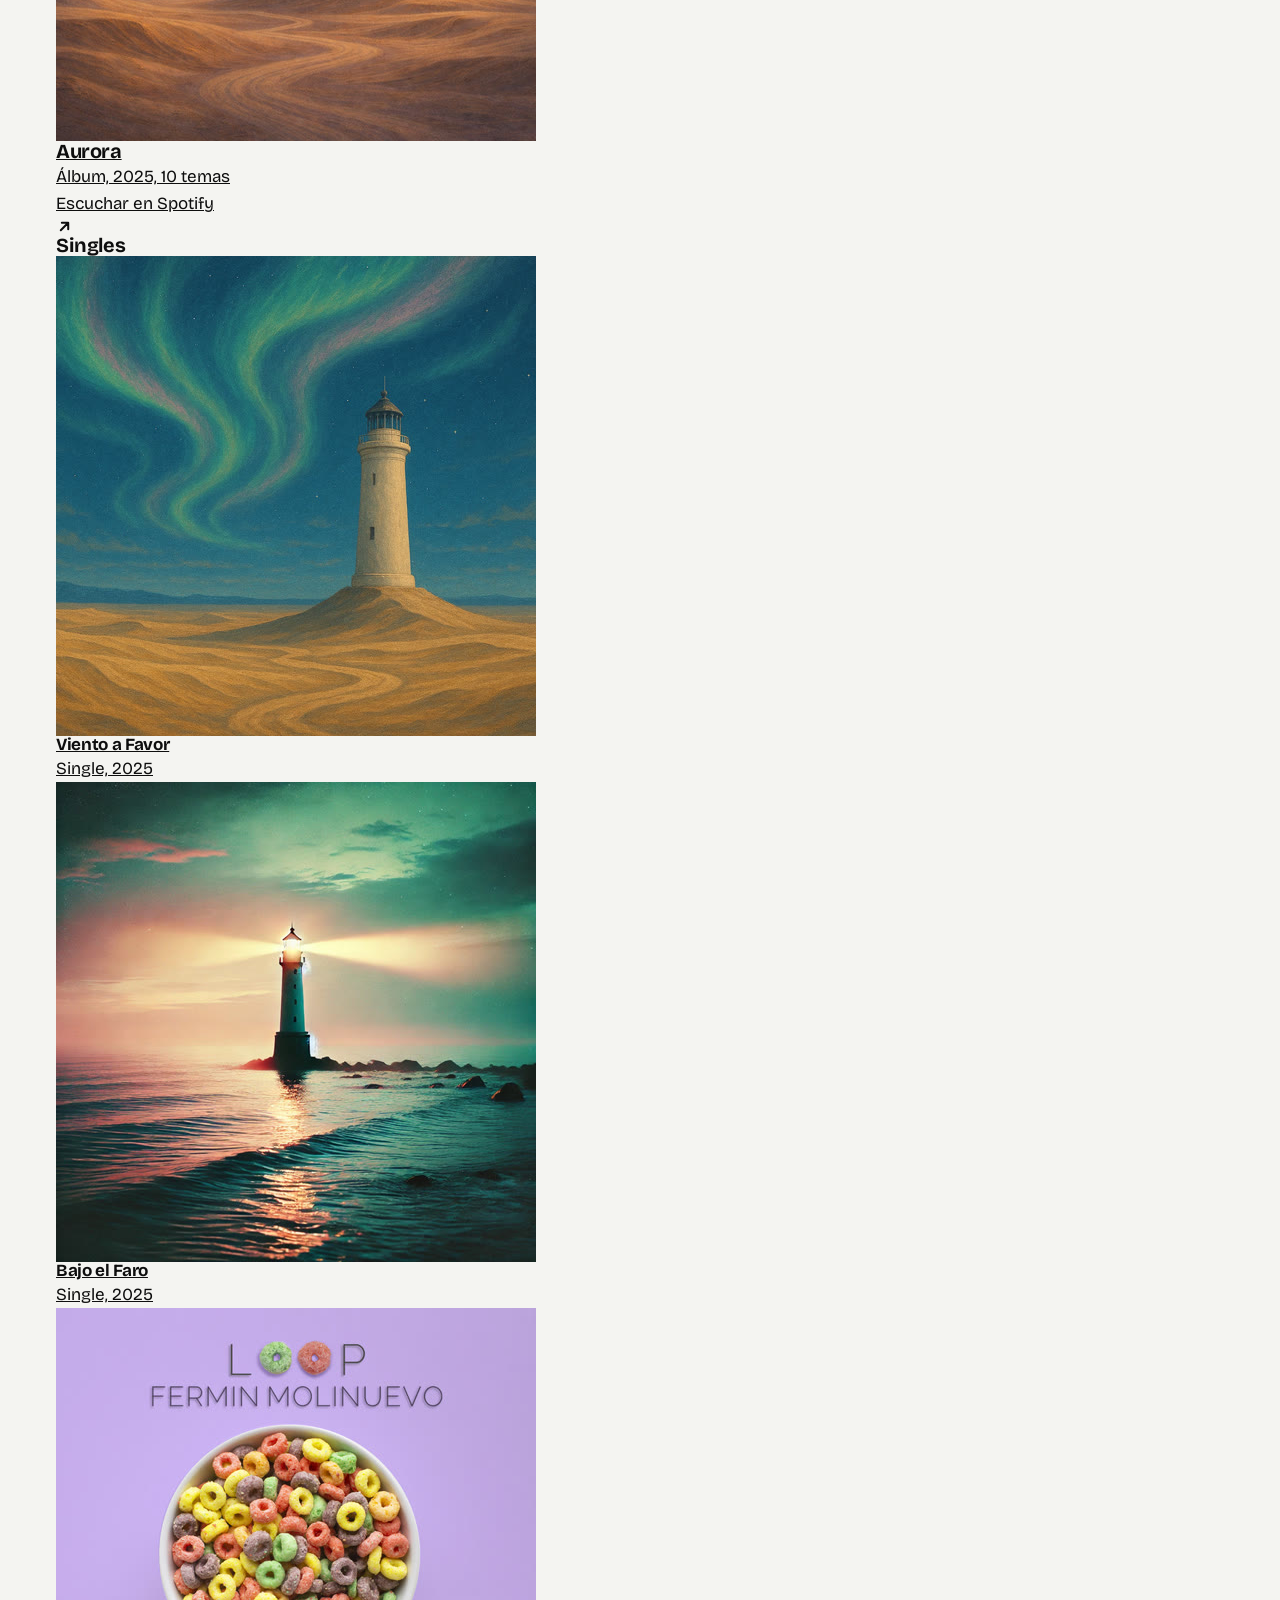
==== commit 89bacbaa: "Add portrait, tech logos and an earlier-jobs timeline Portrait in the hero over an offset green bloc" ====
--- a/es/index.html
+++ b/es/index.html
@@ -79,7 +79,12 @@
 
     <section class="hero" aria-labelledby="name">
       <div class="wrap">
-        <h1 id="name"><span>Fermín</span> <span>Molinuevo</span></h1>
+        <div class="hero-top">
+          <h1 id="name"><span>Fermín</span> <span>Molinuevo</span></h1>
+          <figure class="portrait">
+            <img src="/assets/fermin.jpg" alt="Fermín Molinuevo" width="512" height="512" fetchpriority="high">
+          </figure>
+        </div>
         <div class="hero-grid">
           <div class="hero-id">
             <p class="role"><span>Ingeniero de software senior</span></p>
@@ -95,7 +100,7 @@
             <div class="tech">
               <h2>Tecnologías con las que trabajo actualmente</h2>
               <ul class="chips">
-                <li>Elixir</li><li>Phoenix</li><li>PostgreSQL</li><li>Redis</li><li>OpenTelemetry</li><li>Sumo Logic</li><li>LaunchDarkly</li><li>GitHub Actions</li><li>Next.js</li>
+                <li><svg class="ti ti-elixir" aria-hidden="true"><use href="/assets/tech.svg#elixir"/></svg>Elixir</li><li><svg class="ti ti-phoenixframework" aria-hidden="true"><use href="/assets/tech.svg#phoenixframework"/></svg>Phoenix</li><li><svg class="ti ti-postgresql" aria-hidden="true"><use href="/assets/tech.svg#postgresql"/></svg>PostgreSQL</li><li><svg class="ti ti-redis" aria-hidden="true"><use href="/assets/tech.svg#redis"/></svg>Redis</li><li><svg class="ti ti-opentelemetry" aria-hidden="true"><use href="/assets/tech.svg#opentelemetry"/></svg>OpenTelemetry</li><li><svg class="ti ti-sumologic" aria-hidden="true"><use href="/assets/tech.svg#sumologic"/></svg>Sumo Logic</li><li>LaunchDarkly</li><li><svg class="ti ti-githubactions" aria-hidden="true"><use href="/assets/tech.svg#githubactions"/></svg>GitHub Actions</li><li><svg class="ti ti-nextdotjs" aria-hidden="true"><use href="/assets/tech.svg#nextdotjs"/></svg>Next.js</li>
               </ul>
             </div>
           </div>
@@ -127,7 +132,7 @@
               <li>De 2019 a 2023, desarrollo en Ruby on Rails para productos de comercio digital y fidelización, incluido trabajo de rendimiento de la aplicación y eficiencia de la base de datos.</li>
             </ul>
             <ul class="chips stackline" aria-label="Tecnologías en iSeatz">
-              <li>Elixir</li><li>Phoenix</li><li>PostgreSQL</li><li>Redis</li><li>Nebulex</li><li>Broadway</li><li>SQS</li><li>Oban</li><li>OpenSearch</li><li>OpenTelemetry</li><li>Sumo Logic</li><li>LaunchDarkly</li><li>ExUnit</li><li>GitHub Actions</li><li>Ruby on Rails (antes)</li>
+              <li><svg class="ti ti-elixir" aria-hidden="true"><use href="/assets/tech.svg#elixir"/></svg>Elixir</li><li><svg class="ti ti-phoenixframework" aria-hidden="true"><use href="/assets/tech.svg#phoenixframework"/></svg>Phoenix</li><li><svg class="ti ti-postgresql" aria-hidden="true"><use href="/assets/tech.svg#postgresql"/></svg>PostgreSQL</li><li><svg class="ti ti-redis" aria-hidden="true"><use href="/assets/tech.svg#redis"/></svg>Redis</li><li>Nebulex</li><li>Broadway</li><li><svg class="ti ti-amazonsqs" aria-hidden="true"><use href="/assets/tech.svg#amazonsqs"/></svg>SQS</li><li>Oban</li><li><svg class="ti ti-opensearch" aria-hidden="true"><use href="/assets/tech.svg#opensearch"/></svg>OpenSearch</li><li><svg class="ti ti-opentelemetry" aria-hidden="true"><use href="/assets/tech.svg#opentelemetry"/></svg>OpenTelemetry</li><li><svg class="ti ti-sumologic" aria-hidden="true"><use href="/assets/tech.svg#sumologic"/></svg>Sumo Logic</li><li>LaunchDarkly</li><li>ExUnit</li><li><svg class="ti ti-githubactions" aria-hidden="true"><use href="/assets/tech.svg#githubactions"/></svg>GitHub Actions</li><li><svg class="ti ti-rubyonrails" aria-hidden="true"><use href="/assets/tech.svg#rubyonrails"/></svg>Ruby on Rails (antes)</li>
             </ul>
           </div>
         </article>
@@ -138,19 +143,19 @@
             <p class="when">jul. 2017 a ago. 2020</p>
             <div class="what"><h4 id="ds-title">Senior Developer</h4><p class="company">Digital Solutions, Miami, FL, EE. UU.</p></div>
             <p class="summary">Aplicaciones de negocio en .NET y JavaScript: un sistema de gestión y facturación para Santa Margherita, grupo vitivinícola internacional italiano, y un sistema de gestión de pasantes.</p>
-            <ul class="chips job-chips"><li>.NET</li><li>ASP.NET MVC</li><li>SQL Server</li><li>AngularJS</li><li>jQuery</li><li>IIS</li></ul>
+            <ul class="chips job-chips"><li><svg class="ti ti-dotnet" aria-hidden="true"><use href="/assets/tech.svg#dotnet"/></svg>.NET</li><li><svg class="ti ti-dotnet" aria-hidden="true"><use href="/assets/tech.svg#dotnet"/></svg>ASP.NET MVC</li><li>SQL Server</li><li><svg class="ti ti-angular" aria-hidden="true"><use href="/assets/tech.svg#angular"/></svg>AngularJS</li><li><svg class="ti ti-jquery" aria-hidden="true"><use href="/assets/tech.svg#jquery"/></svg>jQuery</li><li>IIS</li></ul>
           </article>
           <article class="job" aria-labelledby="vp-title">
             <p class="when">abr. 2015 a oct. 2018</p>
             <div class="what"><h4 id="vp-title">Semi-Senior y luego Senior Developer</h4><p class="company">Velocity Partners, Rosario, Argentina</p></div>
             <p class="summary">Aplicaciones centrales para inspección de edificios, en front end y back end. Antes, migración de aplicaciones a nuevos entornos para una compañía eléctrica y TransCanada y automatización de su build y despliegue con PowerShell.</p>
-            <ul class="chips job-chips"><li>.NET</li><li>ASP.NET MVC</li><li>SQL Server</li><li>AngularJS</li><li>Angular</li><li>Ionic</li><li>TeamCity</li><li>Octopus Deploy</li><li>Scrum</li></ul>
+            <ul class="chips job-chips"><li><svg class="ti ti-dotnet" aria-hidden="true"><use href="/assets/tech.svg#dotnet"/></svg>.NET</li><li><svg class="ti ti-dotnet" aria-hidden="true"><use href="/assets/tech.svg#dotnet"/></svg>ASP.NET MVC</li><li>SQL Server</li><li><svg class="ti ti-angular" aria-hidden="true"><use href="/assets/tech.svg#angular"/></svg>AngularJS</li><li><svg class="ti ti-angular" aria-hidden="true"><use href="/assets/tech.svg#angular"/></svg>Angular</li><li><svg class="ti ti-ionic" aria-hidden="true"><use href="/assets/tech.svg#ionic"/></svg>Ionic</li><li><svg class="ti ti-teamcity" aria-hidden="true"><use href="/assets/tech.svg#teamcity"/></svg>TeamCity</li><li><svg class="ti ti-octopusdeploy" aria-hidden="true"><use href="/assets/tech.svg#octopusdeploy"/></svg>Octopus Deploy</li><li>Scrum</li></ul>
           </article>
           <article class="job" aria-labelledby="gl-title">
             <p class="when">ago. 2012 a sep. 2014</p>
             <div class="what"><h4 id="gl-title">Developer y luego Semi-Senior Developer</h4><p class="company">Globant, Rosario, Argentina</p></div>
             <p class="summary">Aplicaciones empresariales para un cliente grande, en front end y back end, entre ellas una aplicación que recomienda el mejor producto para cada cliente, con documentación UML y modelado de base de datos. Antes, una aplicación de Microsoft que probaba automáticamente apps de Windows 8 (Metro).</p>
-            <ul class="chips job-chips"><li>.NET</li><li>ASP.NET MVC</li><li>WCF</li><li>SQL Server</li><li>Microsoft Dynamics CRM</li><li>AngularJS</li><li>Knockout.js</li><li>PowerShell</li><li>Agile</li></ul>
+            <ul class="chips job-chips"><li><svg class="ti ti-dotnet" aria-hidden="true"><use href="/assets/tech.svg#dotnet"/></svg>.NET</li><li><svg class="ti ti-dotnet" aria-hidden="true"><use href="/assets/tech.svg#dotnet"/></svg>ASP.NET MVC</li><li>WCF</li><li>SQL Server</li><li>Microsoft Dynamics CRM</li><li><svg class="ti ti-angular" aria-hidden="true"><use href="/assets/tech.svg#angular"/></svg>AngularJS</li><li>Knockout.js</li><li>PowerShell</li><li>Agile</li></ul>
           </article>
         </div>
       </div>
@@ -176,7 +181,7 @@
             </ul>
             <div class="actions">
               <a class="btn primary" href="https://www.mozic.app/es" rel="noopener">Visitar mozic.app <svg class="ico out" aria-hidden="true"><use href="#i-out"/></svg></a>
-              <ul class="chips on-dark"><li>Next.js</li><li>PostgreSQL en Neon</li><li>Vercel</li><li>Cloudflare R2</li><li>PWA con modo sin conexión</li></ul>
+              <ul class="chips on-dark"><li><svg class="ti ti-nextdotjs" aria-hidden="true"><use href="/assets/tech.svg#nextdotjs"/></svg>Next.js</li><li><svg class="ti ti-postgresql" aria-hidden="true"><use href="/assets/tech.svg#postgresql"/></svg>PostgreSQL en Neon</li><li><svg class="ti ti-vercel" aria-hidden="true"><use href="/assets/tech.svg#vercel"/></svg>Vercel</li><li><svg class="ti ti-cloudflare" aria-hidden="true"><use href="/assets/tech.svg#cloudflare"/></svg>Cloudflare R2</li><li><svg class="ti ti-pwa" aria-hidden="true"><use href="/assets/tech.svg#pwa"/></svg>PWA con modo sin conexión</li></ul>
             </div>
           </div>
           <div class="feature-media">
@@ -193,37 +198,37 @@
           <li class="project-row">
             <span class="year">2025</span>
             <h3 id="tlv-title">Tabular LiveView</h3>
-            <div class="desc"><p>Componente open source de tablas para Phoenix LiveView: filtros, orden, búsqueda de texto, paginación y exportación a CSV, con una app de demostración.</p><ul class="chips"><li>Elixir</li><li>Phoenix LiveView</li></ul></div>
+            <div class="desc"><p>Componente open source de tablas para Phoenix LiveView: filtros, orden, búsqueda de texto, paginación y exportación a CSV, con una app de demostración.</p><ul class="chips"><li><svg class="ti ti-elixir" aria-hidden="true"><use href="/assets/tech.svg#elixir"/></svg>Elixir</li><li><svg class="ti ti-phoenixframework" aria-hidden="true"><use href="/assets/tech.svg#phoenixframework"/></svg>Phoenix LiveView</li></ul></div>
             <div class="links"><a class="ext" href="https://github.com/ferminmoli/tabular_live_view" rel="noopener">Código <svg class="ico" aria-hidden="true"><use href="#i-out"/></svg></a><a class="ext" href="https://github.com/ferminmoli/tabular_live_view_demo" rel="noopener">App demo <svg class="ico" aria-hidden="true"><use href="#i-out"/></svg></a></div>
           </li>
           <li class="project-row">
             <span class="year">2025</span>
             <h3 id="uni-title">Unifilar</h3>
-            <div class="desc"><p>Genera diagramas unifilares eléctricos en SVG a partir de una configuración JSON, con layout automático, símbolos estándar y validación del esquema.</p><ul class="chips"><li>TypeScript</li><li>SVG</li><li>Zod</li></ul></div>
+            <div class="desc"><p>Genera diagramas unifilares eléctricos en SVG a partir de una configuración JSON, con layout automático, símbolos estándar y validación del esquema.</p><ul class="chips"><li><svg class="ti ti-typescript" aria-hidden="true"><use href="/assets/tech.svg#typescript"/></svg>TypeScript</li><li><svg class="ti ti-svg" aria-hidden="true"><use href="/assets/tech.svg#svg"/></svg>SVG</li><li><svg class="ti ti-zod" aria-hidden="true"><use href="/assets/tech.svg#zod"/></svg>Zod</li></ul></div>
             <div class="links"><a class="ext" href="https://github.com/ferminmoli/unifilar-v2" rel="noopener">Código <svg class="ico" aria-hidden="true"><use href="#i-out"/></svg></a></div>
           </li>
           <li class="project-row">
             <span class="year">2023–2024</span>
             <h3 id="adm-title">Angular Admin Dashboard</h3>
-            <div class="desc"><p>Plantilla open source de panel de administración para Angular 17 y 18 con Tailwind CSS, con licencia MIT.</p><ul class="chips"><li>Angular</li><li>Tailwind CSS</li></ul></div>
+            <div class="desc"><p>Plantilla open source de panel de administración para Angular 17 y 18 con Tailwind CSS, con licencia MIT.</p><ul class="chips"><li><svg class="ti ti-angular" aria-hidden="true"><use href="/assets/tech.svg#angular"/></svg>Angular</li><li><svg class="ti ti-tailwindcss" aria-hidden="true"><use href="/assets/tech.svg#tailwindcss"/></svg>Tailwind CSS</li></ul></div>
             <div class="links"><a class="ext" href="https://angular-18-admin.vercel.app" rel="noopener">Demo <svg class="ico" aria-hidden="true"><use href="#i-out"/></svg></a><a class="ext" href="https://github.com/ferminmoli/angular-18-admin" rel="noopener">Código <svg class="ico" aria-hidden="true"><use href="#i-out"/></svg></a></div>
           </li>
           <li class="project-row">
             <span class="year">2024</span>
             <h3 id="ngt-title">NgTabular</h3>
-            <div class="desc"><p>Ejemplo de plugin de tablas para Angular, la contraparte de Tabular LiveView. En desarrollo.</p><ul class="chips"><li>Angular</li><li>TypeScript</li></ul></div>
+            <div class="desc"><p>Ejemplo de plugin de tablas para Angular, la contraparte de Tabular LiveView. En desarrollo.</p><ul class="chips"><li><svg class="ti ti-angular" aria-hidden="true"><use href="/assets/tech.svg#angular"/></svg>Angular</li><li><svg class="ti ti-typescript" aria-hidden="true"><use href="/assets/tech.svg#typescript"/></svg>TypeScript</li></ul></div>
             <div class="links"><a class="ext" href="https://ng-tabular.vercel.app" rel="noopener">Demo <svg class="ico" aria-hidden="true"><use href="#i-out"/></svg></a><a class="ext" href="https://github.com/ferminmoli/ng-tabular" rel="noopener">Código <svg class="ico" aria-hidden="true"><use href="#i-out"/></svg></a></div>
           </li>
           <li class="project-row">
             <span class="year">2024</span>
             <h3 id="ap-title">Angular + Phoenix</h3>
-            <div class="desc"><p>App base con un backend en Phoenix y un frontend en Angular 18 con TypeScript.</p><ul class="chips"><li>Elixir</li><li>Phoenix</li><li>Angular</li></ul></div>
+            <div class="desc"><p>App base con un backend en Phoenix y un frontend en Angular 18 con TypeScript.</p><ul class="chips"><li><svg class="ti ti-elixir" aria-hidden="true"><use href="/assets/tech.svg#elixir"/></svg>Elixir</li><li><svg class="ti ti-phoenixframework" aria-hidden="true"><use href="/assets/tech.svg#phoenixframework"/></svg>Phoenix</li><li><svg class="ti ti-angular" aria-hidden="true"><use href="/assets/tech.svg#angular"/></svg>Angular</li></ul></div>
             <div class="links"><a class="ext" href="https://github.com/ferminmoli/angular-phoenix" rel="noopener">Código <svg class="ico" aria-hidden="true"><use href="#i-out"/></svg></a></div>
           </li>
           <li class="project-row">
             <span class="year">2018–2023</span>
             <h3 id="tenio-title">TENIO</h3>
-            <div class="desc"><p>Cofundé una app móvil para organizar torneos de tenis amateur. Proyecto pasado.</p><ul class="chips"><li>Ruby on Rails</li><li>Ionic</li></ul></div>
+            <div class="desc"><p>Cofundé una app móvil para organizar torneos de tenis amateur. Proyecto pasado.</p><ul class="chips"><li><svg class="ti ti-rubyonrails" aria-hidden="true"><use href="/assets/tech.svg#rubyonrails"/></svg>Ruby on Rails</li><li><svg class="ti ti-ionic" aria-hidden="true"><use href="/assets/tech.svg#ionic"/></svg>Ionic</li></ul></div>
             <div class="links"></div>
           </li>
         </ul>
--- a/styles.css
+++ b/styles.css
@@ -222,6 +222,40 @@
 .hero h1 span { display: block; }
 .hero h1 span + span { padding-left: clamp(0rem, 6vw, 6rem); }
 
+/* Name on the left, portrait on the right over an offset green block. */
+.hero-top {
+  display: grid;
+  grid-template-columns: minmax(0, 1fr) auto;
+  align-items: end;
+  gap: 1.5rem var(--col-gap);
+}
+.portrait {
+  --o: clamp(.55rem, 1.3vw, 1rem);
+  --r: clamp(18px, 2.2vw, 30px);
+  position: relative;
+  margin: 0 var(--o) var(--o) 0;
+  width: clamp(9rem, 3rem + 15vw, 17rem);
+}
+.portrait::before {
+  content: "";
+  position: absolute;
+  inset: var(--o) calc(-1 * var(--o)) calc(-1 * var(--o)) var(--o);
+  border-radius: var(--r);
+  background: var(--green);
+}
+.portrait img {
+  position: relative;
+  display: block;
+  width: 100%;
+  aspect-ratio: 1;
+  object-fit: cover;
+  border-radius: var(--r);
+  background: var(--stone);
+}
+@media (max-width: 39.99rem) {
+  .hero-top { grid-template-columns: minmax(0, 1fr); }
+  .portrait { order: -1; width: 8rem; }
+  
 .hero-grid {
   display: grid;
   gap: 2rem var(--col-gap);
@@ -248,8 +282,8 @@
 .hero .actions { display: flex; flex-wrap: wrap; gap: .6rem; margin-top: 1.75rem; }
 .hero .btn { color: var(--ink); }
 .hero .btn:hover { background: var(--mint); color: var(--ink); border-color: var(--ink); }
-.hero .btn.primary { background: var(--ink); color: #fff; border-color: var(--ink); }
-.hero .btn.primary:hover { background: var(--green); border-color: var(--green); color: #fff; }
+.hero .btn.primary { background: var(--green); color: #fff; border-color: var(--green); }
+.hero .btn.primary:hover { background: var(--ink); border-color: var(--ink); color: #fff; }
 
 .hero-about { font-size: var(--t-lead); line-height: 1.55; color: var(--ink-soft); }
 .hero-about p:first-child { color: var(--ink); font-weight: 500; }
@@ -286,7 +320,21 @@
   font-weight: 600;
   line-height: 1.3;
   white-space: nowrap;
-}
+  display: inline-flex;
+  align-items: center;
+  gap: .4rem;
+}
+/* Brand logos (Simple Icons, CC0) in their brand colours. */
+.ti { width: 1em; height: 1em; flex: none; }
+.ti-amazonsqs { color: #ff4f8b; } .ti-angular { color: #dd0031; } .ti-cloudflare { color: #f38020; }
+.ti-dotnet { color: #512bd4; } .ti-elixir { color: #4b275f; } .ti-githubactions { color: #2088ff; }
+.ti-ionic { color: #3880ff; } .ti-jquery { color: #0769ad; } .ti-nextdotjs { color: #000; }
+.ti-octopusdeploy { color: #2f93e0; } .ti-opensearch { color: #005eb8; } .ti-opentelemetry { color: #f5a800; }
+.ti-phoenixframework { color: #fd4f00; } .ti-postgresql { color: #4169e1; } .ti-pwa { color: #5a0fc8; }
+.ti-redis { color: #ff4438; } .ti-rubyonrails { color: #d30001; } .ti-sumologic { color: #000099; }
+.ti-svg { color: #ffb13b; } .ti-tailwindcss { color: #06b6d4; } .ti-teamcity { color: #000; }
+.ti-typescript { color: #3178c6; } .ti-vercel { color: #000; } .ti-zod { color: #3e67b1; }
+.chips.on-dark .ti { color: currentColor; }
 .job-chips { margin-top: .75rem; }
 .job .job-chips { grid-column: 8 / span 5; }
 @media (max-width: 59.99rem) { .job .job-chips { grid-column: auto; } }
@@ -341,6 +389,27 @@
   .job .when { grid-column: 1 / span 3; }
   .job .what { grid-column: 4 / span 4; }
   .job .summary { grid-column: 8 / span 5; }
+}
+/* Earlier jobs as a timeline: one green dot per job on a continuous rule. */
+.earlier .job { position: relative; border-top: 0; padding-left: 2.25rem; }
+.earlier .job::after {
+  content: "";
+  position: absolute;
+  left: 6px; top: 0; bottom: 0;
+  width: 3px;
+  background: var(--ink);
+}
+.earlier .job:first-of-type::after { top: 2.25rem; }
+.earlier .job:last-of-type::after { bottom: auto; height: 2.25rem; }
+.earlier .job::before {
+  content: "";
+  position: absolute;
+  z-index: 1;
+  left: 0; top: 1.9rem;
+  width: 15px; height: 15px;
+  border-radius: 50%;
+  background: var(--green);
+  box-shadow: 0 0 0 4px var(--mint);
 }
 .job .when { font-size: var(--t-md); font-weight: 300; color: var(--ink-soft); letter-spacing: -0.02em; font-variant-numeric: tabular-nums; }
 .job h4 { font-size: var(--t-md); font-weight: 700; letter-spacing: -0.02em; }
@@ -432,7 +501,7 @@
   .albums .album:last-child { grid-column: 8 / span 5; }
 }
 .album a { display: grid; gap: 1rem; text-decoration: none; color: inherit; }
-.cover { position: relative; overflow: hidden; border-radius: 6px; background: #1d1d1c; }
+.cover { position: relative; overflow: hidden; border-radius: 14px; background: #1d1d1c; }
 .cover img { width: 100%; aspect-ratio: 1; object-fit: cover; transition: transform .7s var(--ease-out); }
 .cover::after {
   content: "";
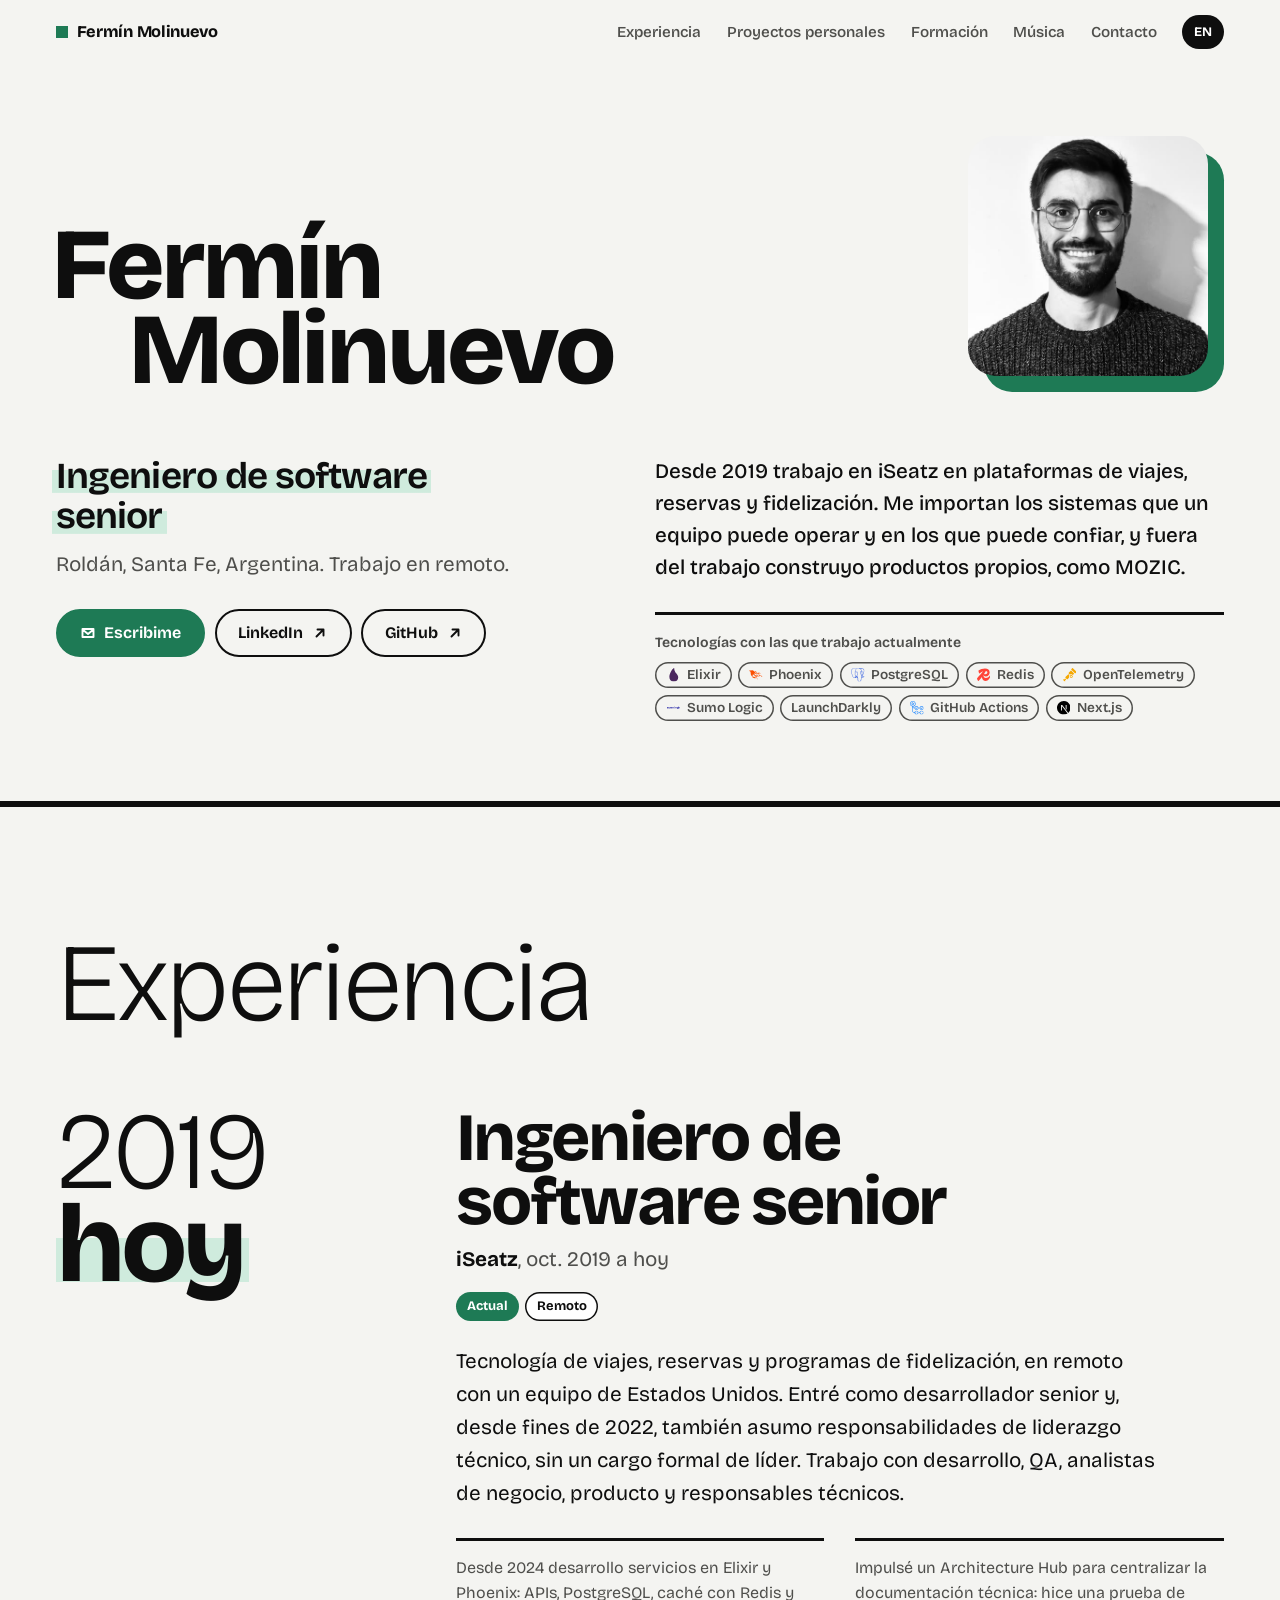
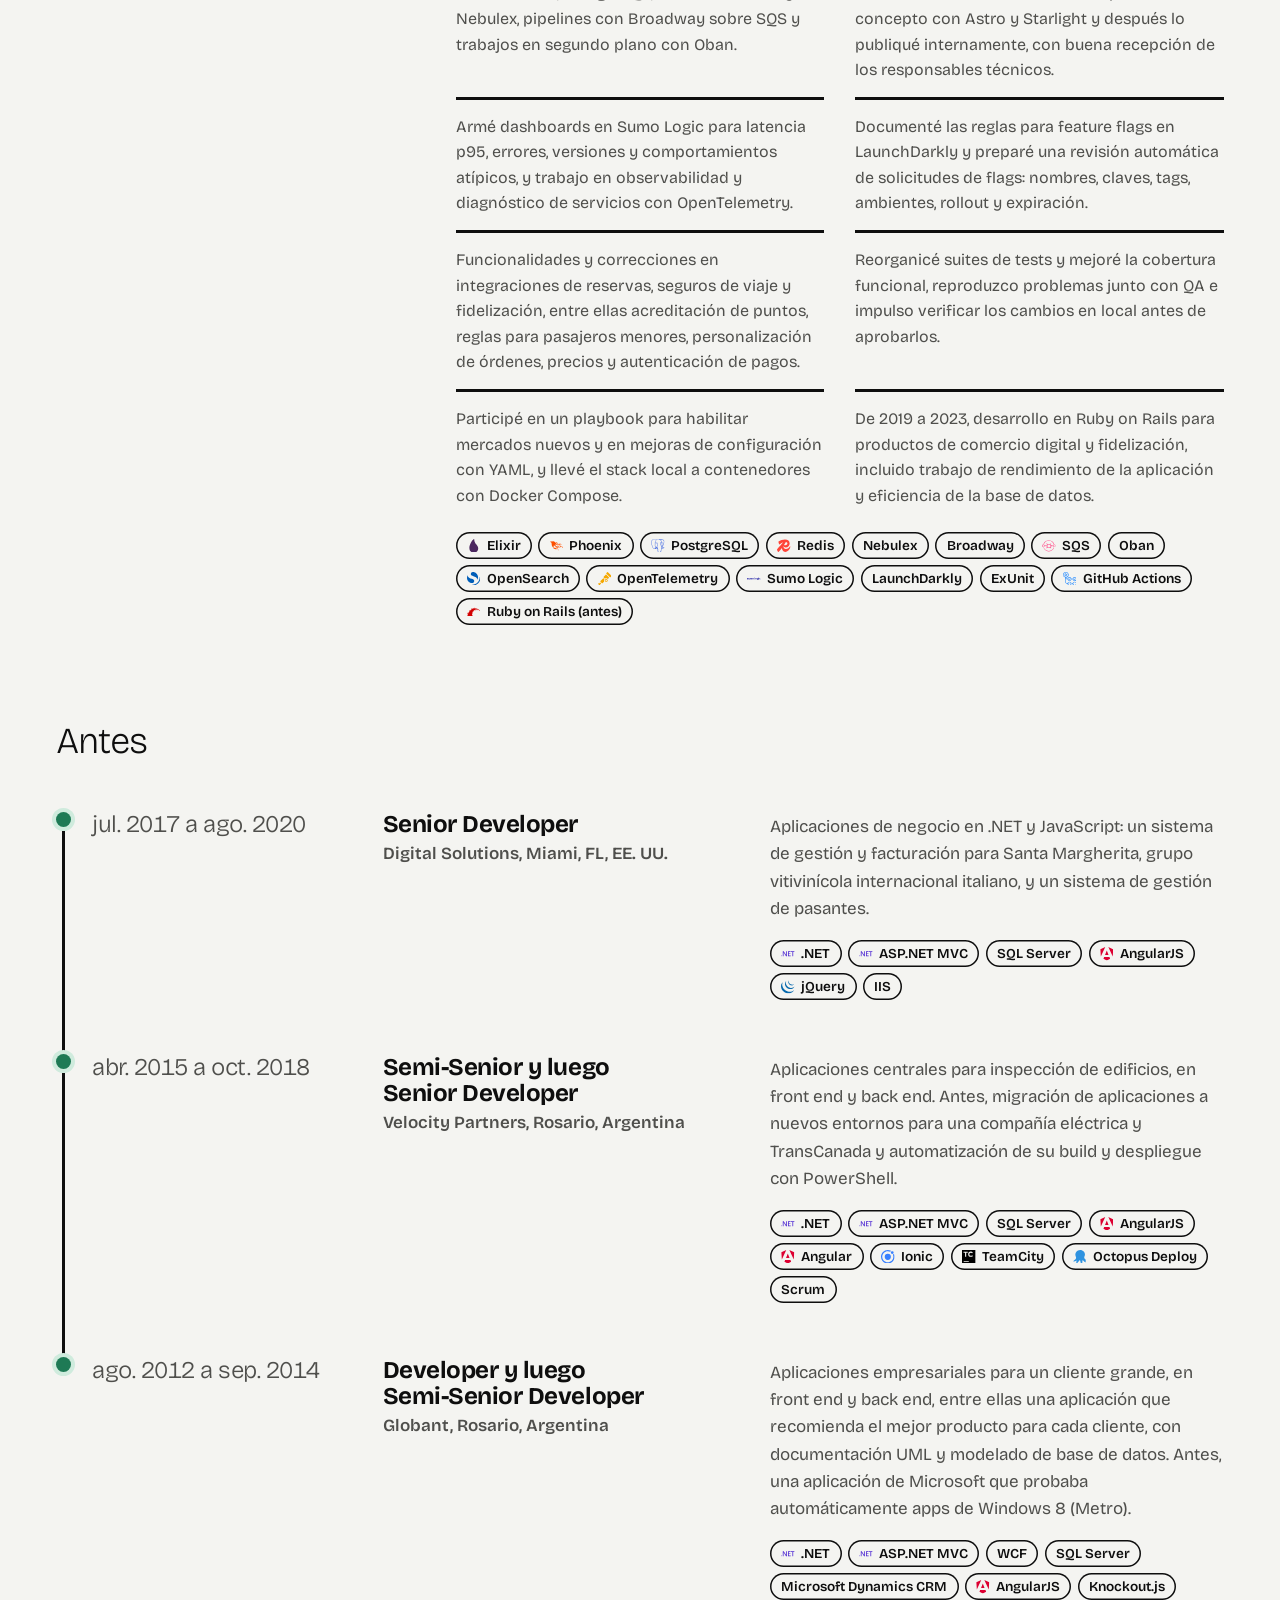
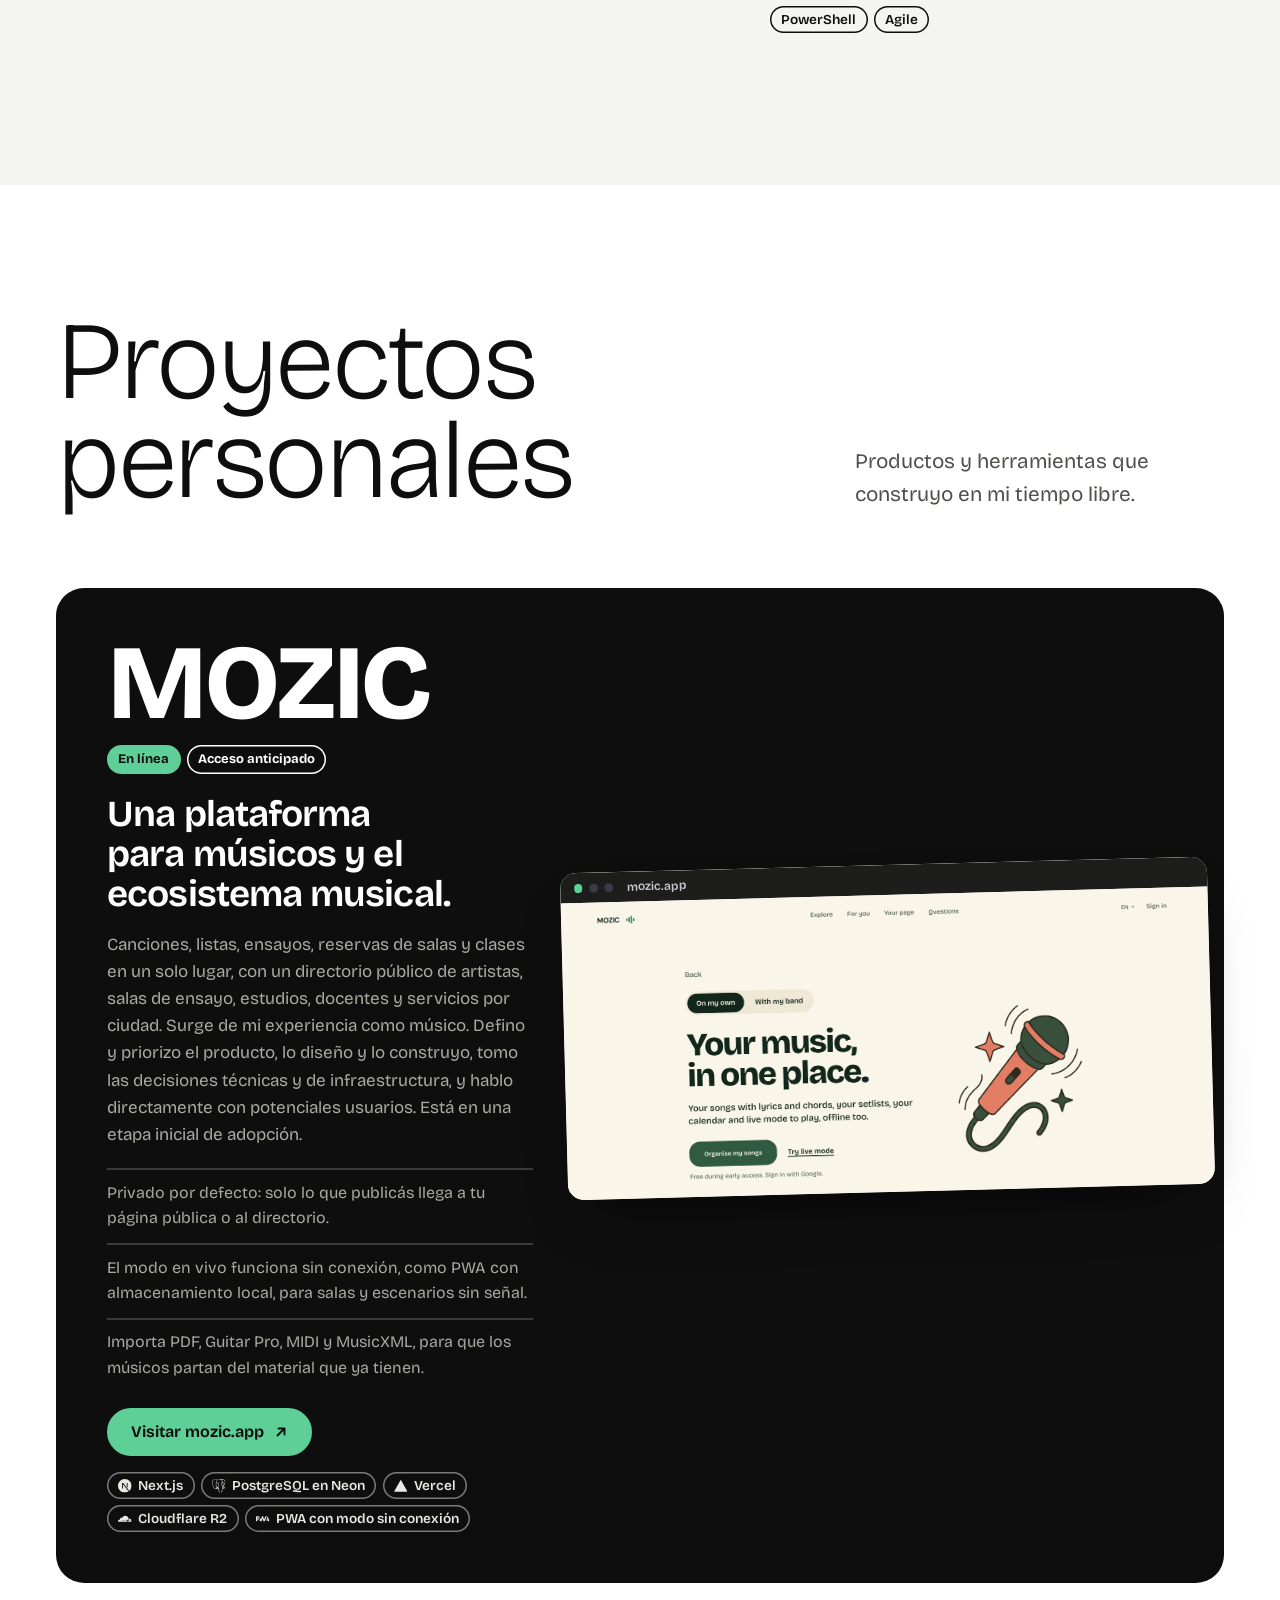
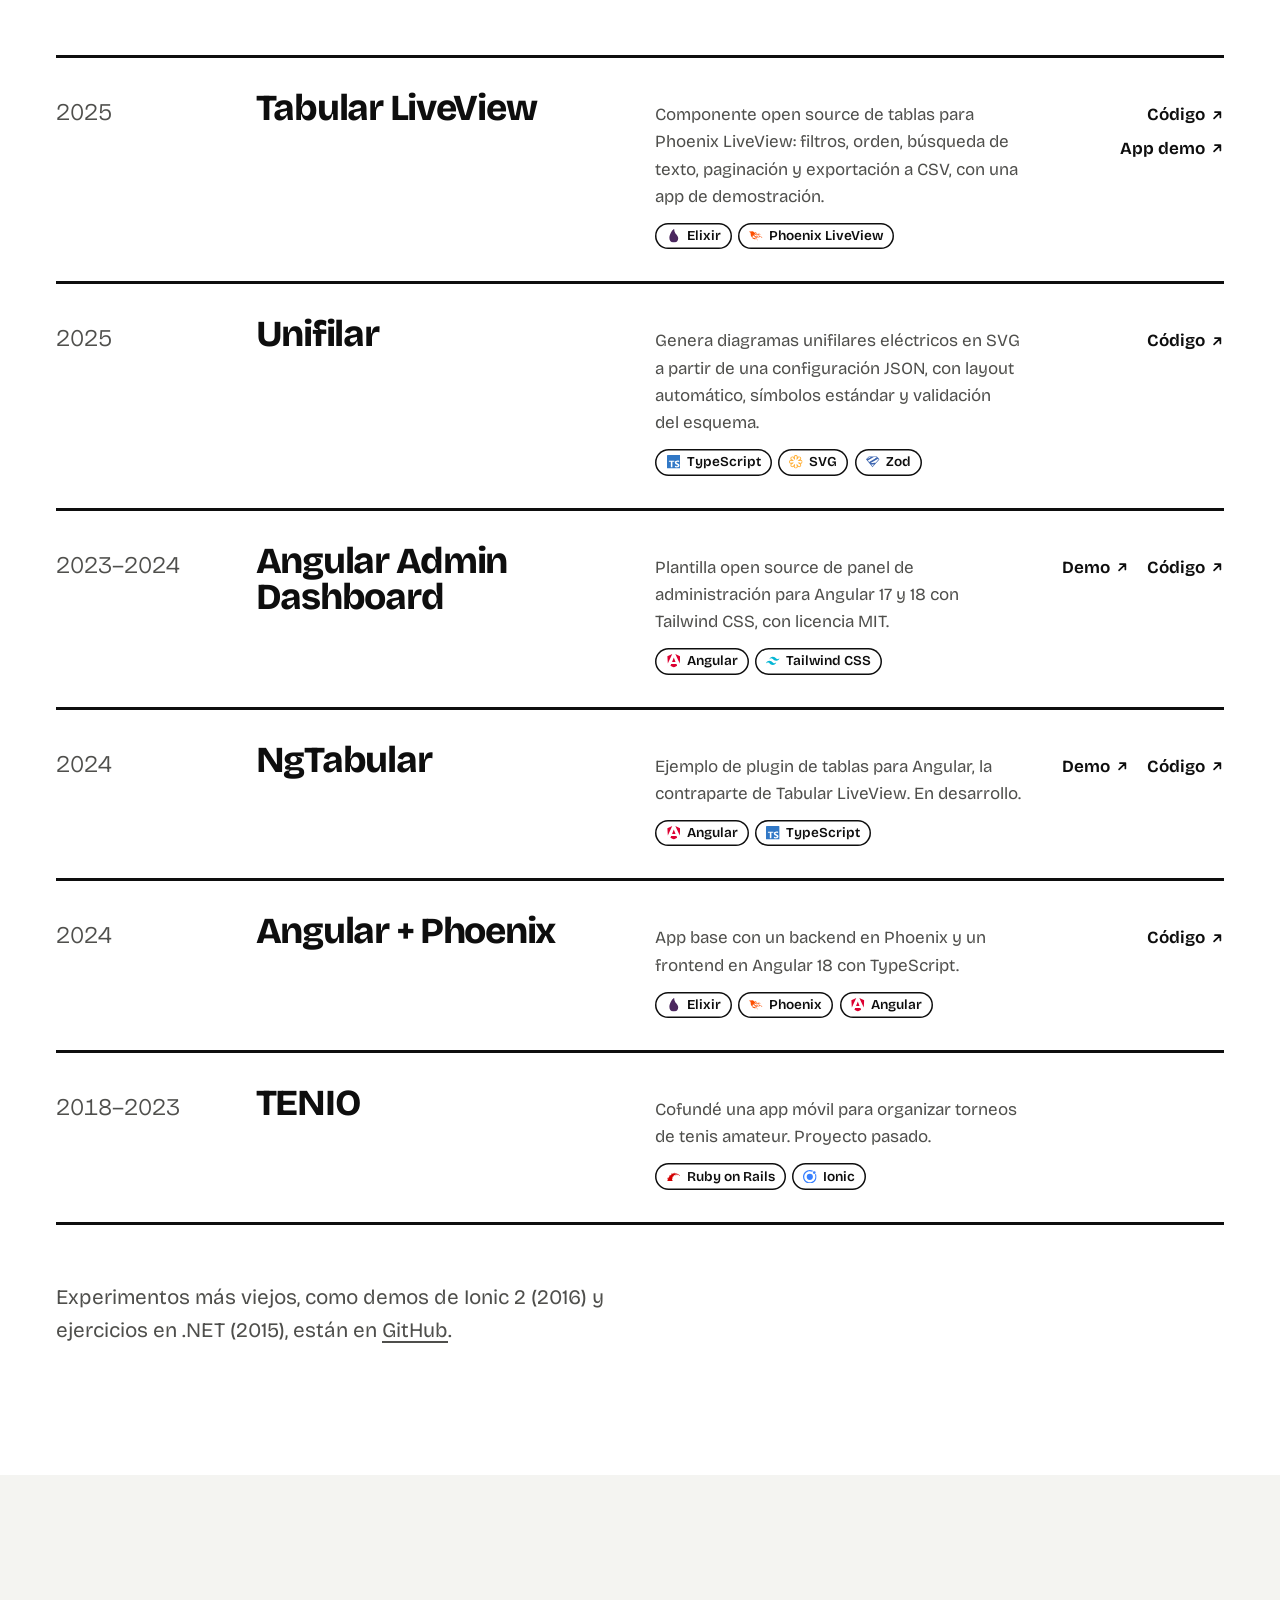
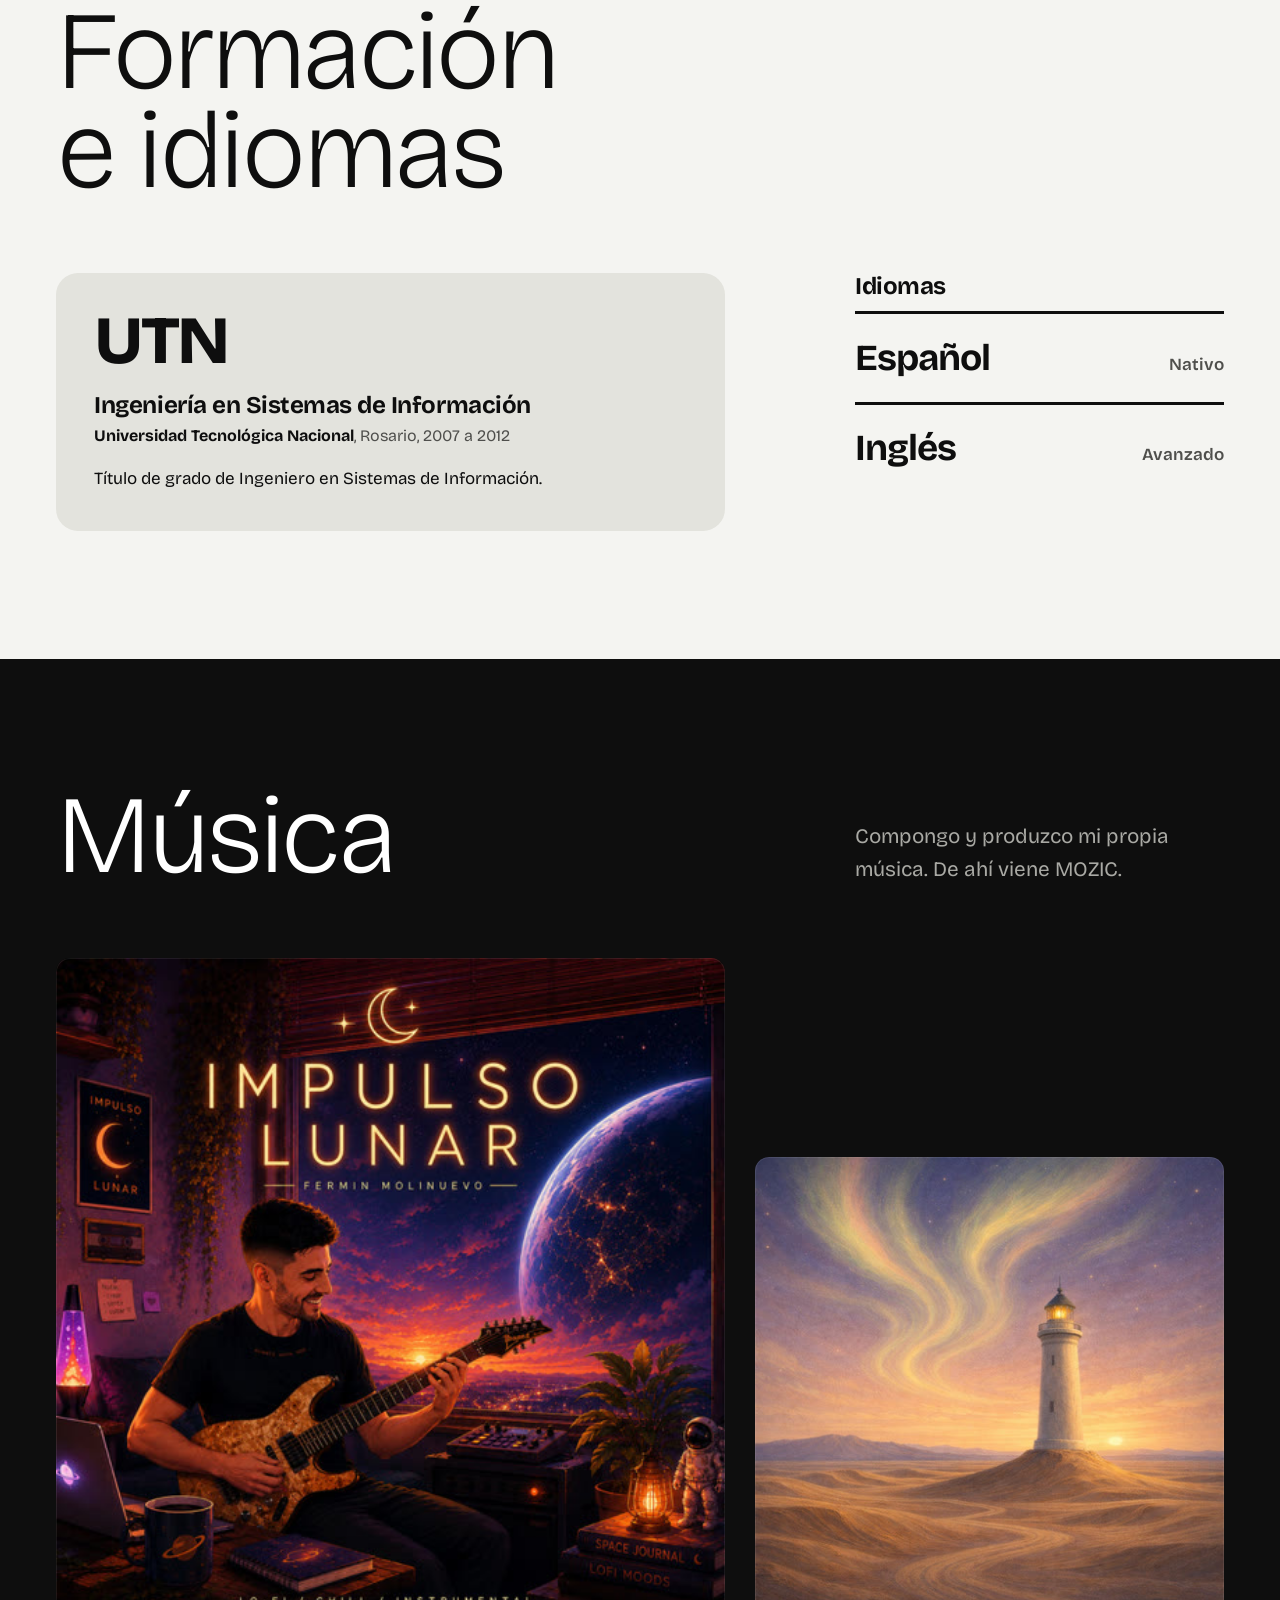
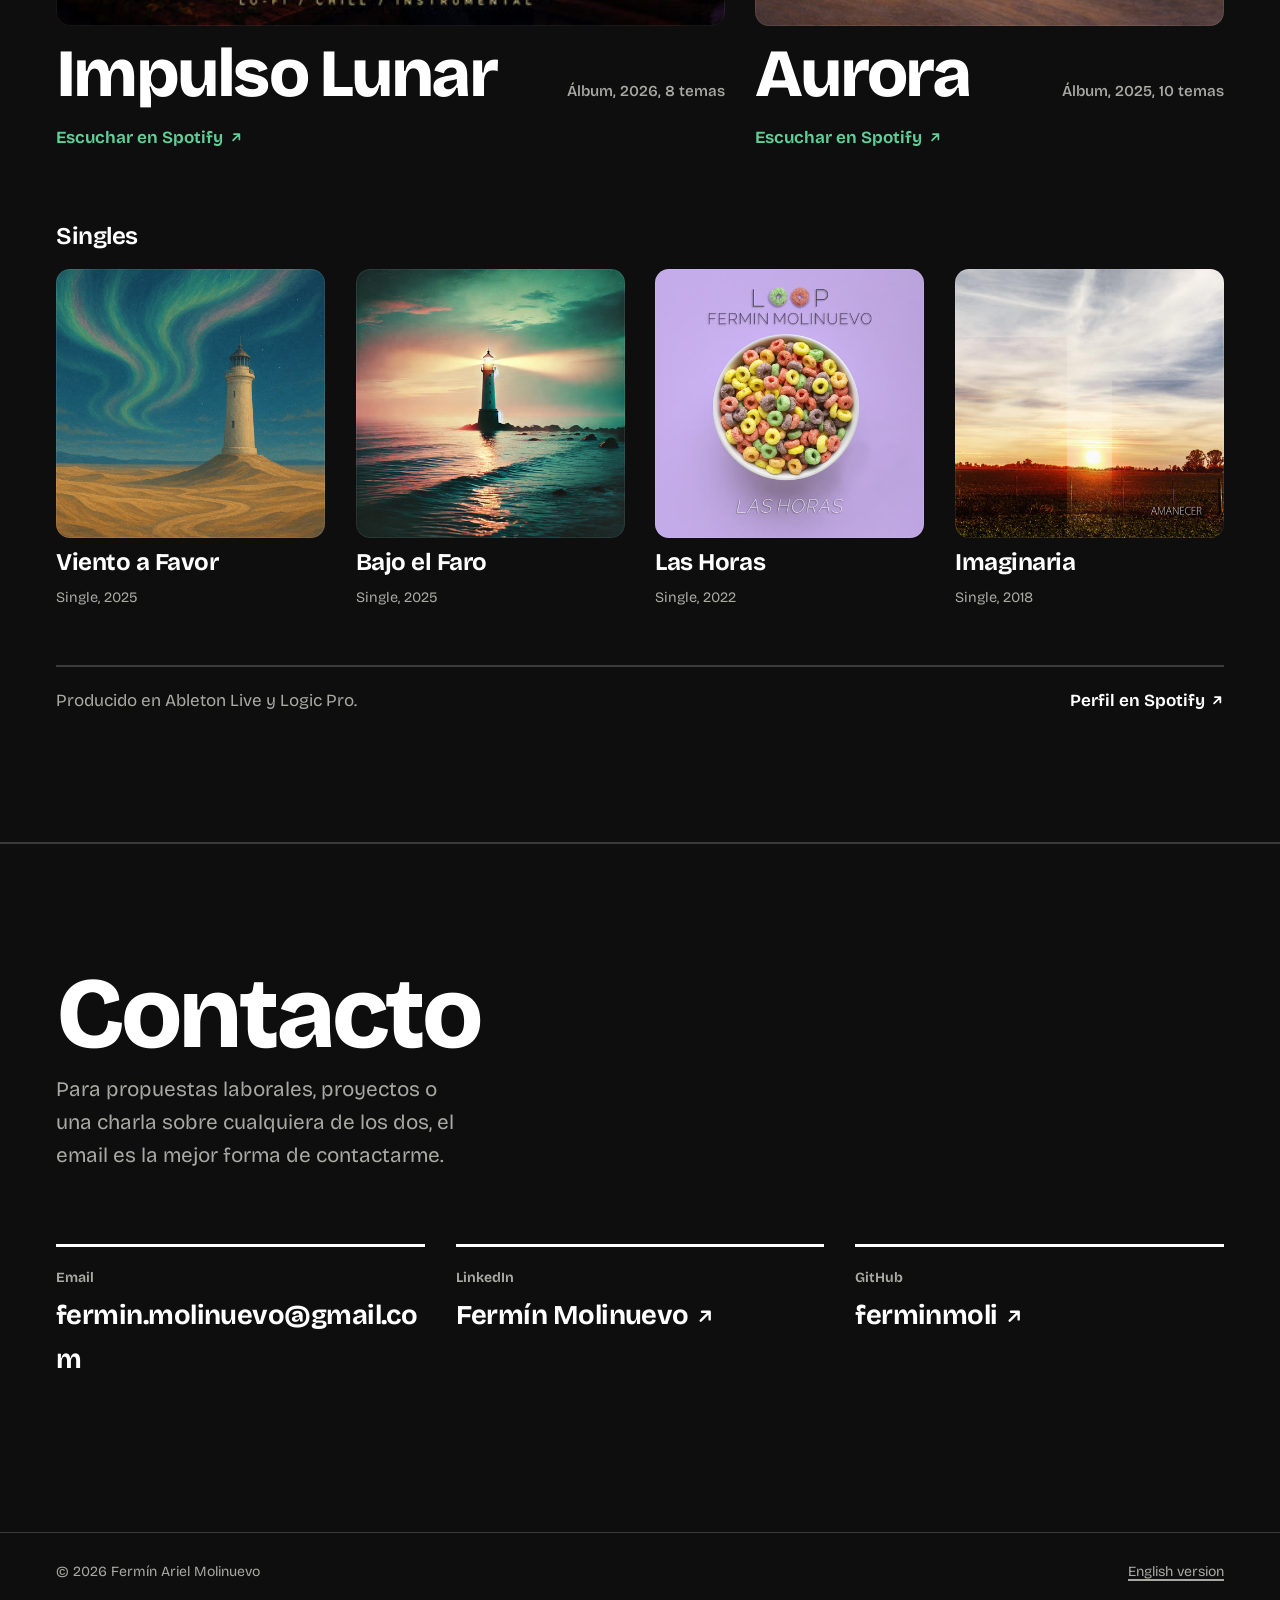
==== commit 15125dcb: "Version the stylesheet URL so browsers fetch the fixed CSS Co-Authored-By: Claude Opus 5.5 <noreply@" ====
--- a/es/index.html
+++ b/es/index.html
@@ -31,7 +31,7 @@
   <link rel="icon" href="../favicon.ico" sizes="32x32">
   <link rel="apple-touch-icon" href="../assets/apple-touch-icon.png">
   <link rel="preload" href="../assets/fonts/bricolage-grotesque-latin-wght.woff2" as="font" type="font/woff2" crossorigin>
-  <link rel="stylesheet" href="../styles.css">
+  <link rel="stylesheet" href="../styles.css?v=3">
   <script src="../script.js" defer></script>
 
   <script type="application/ld+json">
--- a/styles.css
+++ b/styles.css
@@ -255,7 +255,8 @@
 @media (max-width: 39.99rem) {
   .hero-top { grid-template-columns: minmax(0, 1fr); }
   .portrait { order: -1; width: 8rem; }
-  
+}
+
 .hero-grid {
   display: grid;
   gap: 2rem var(--col-gap);
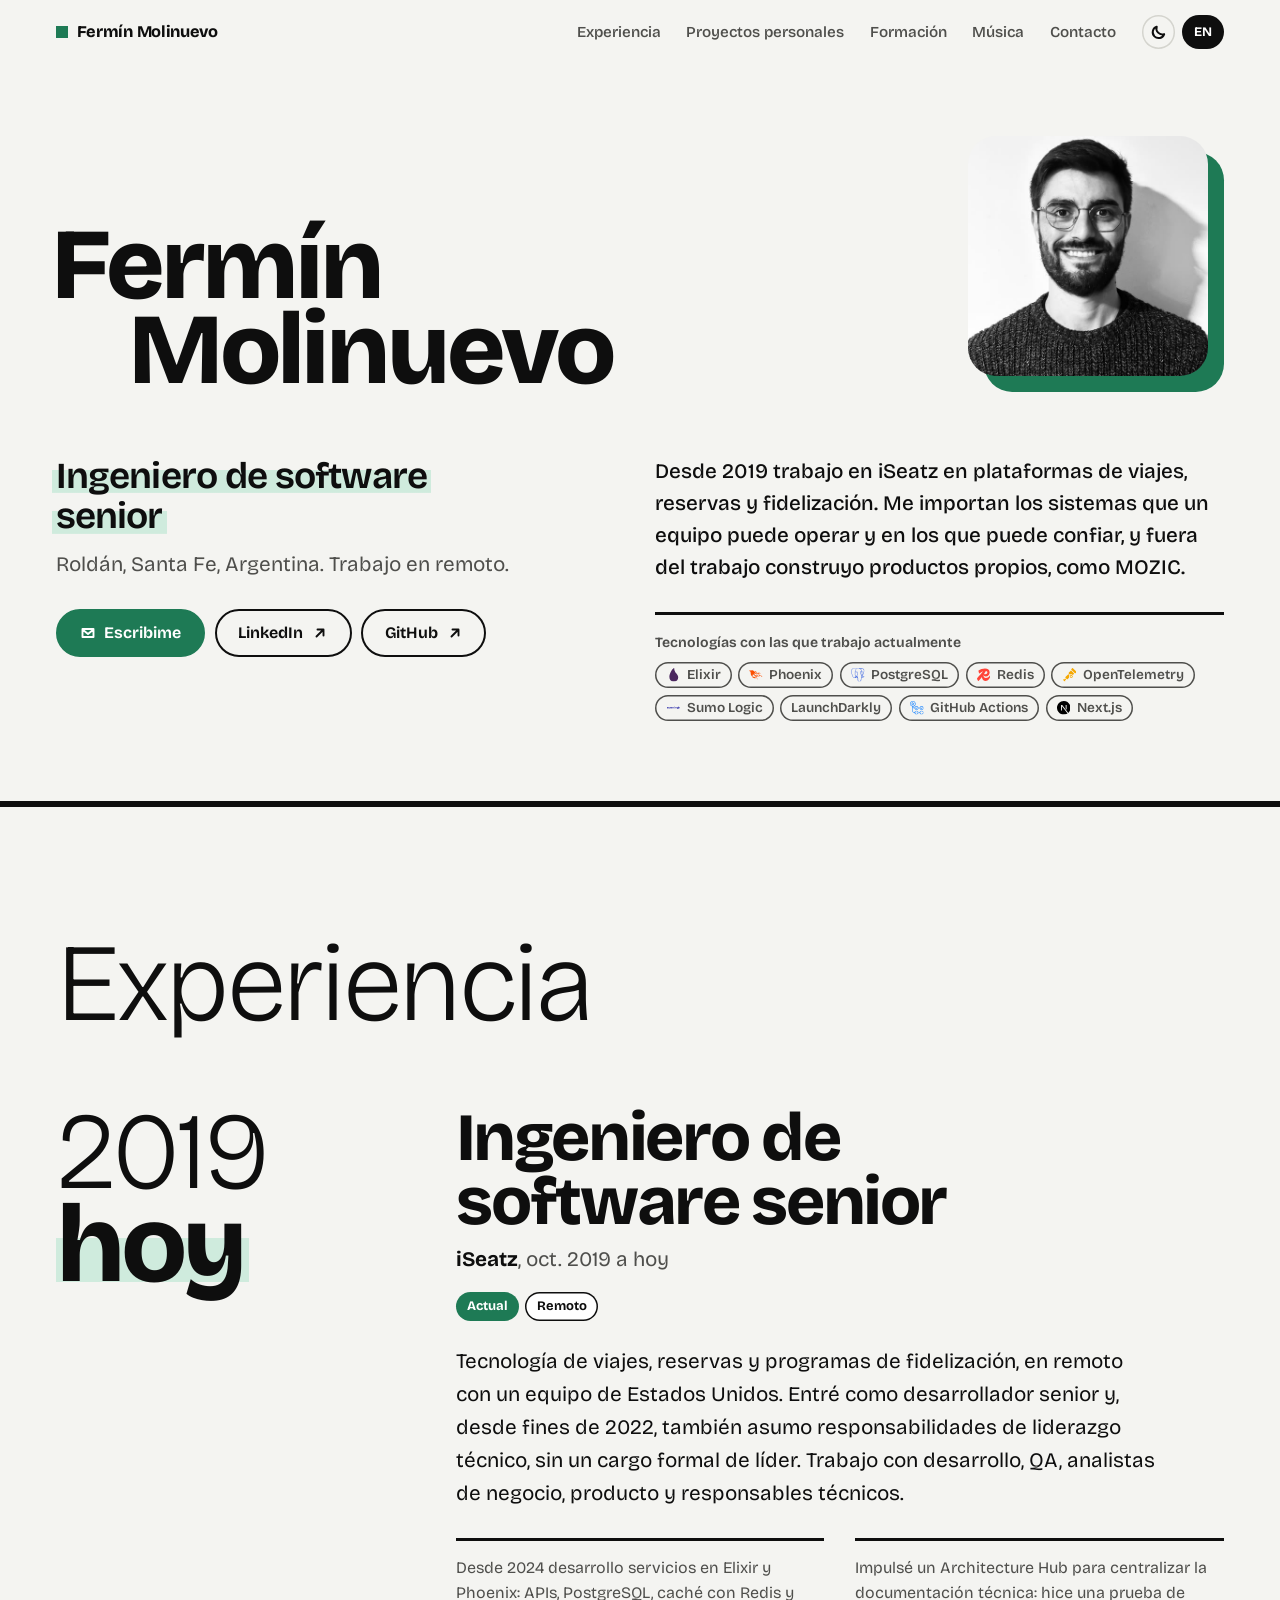
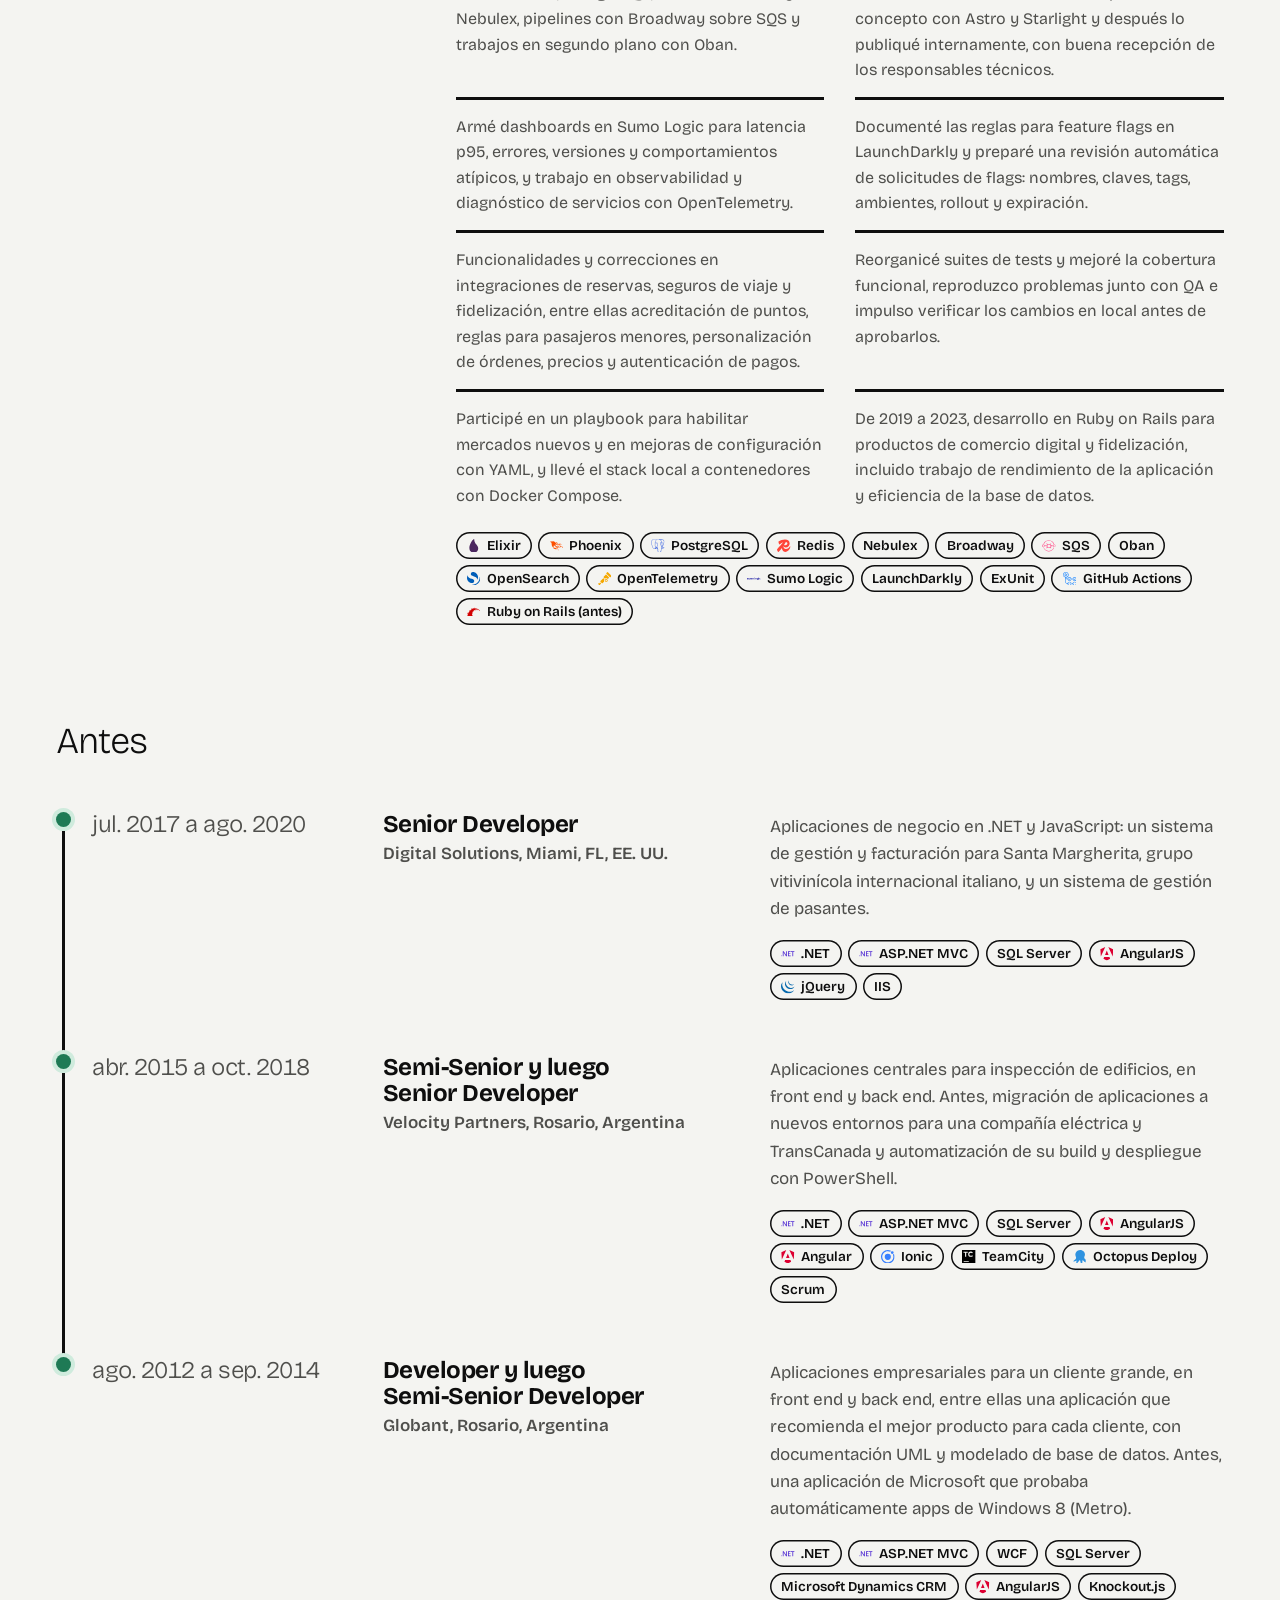
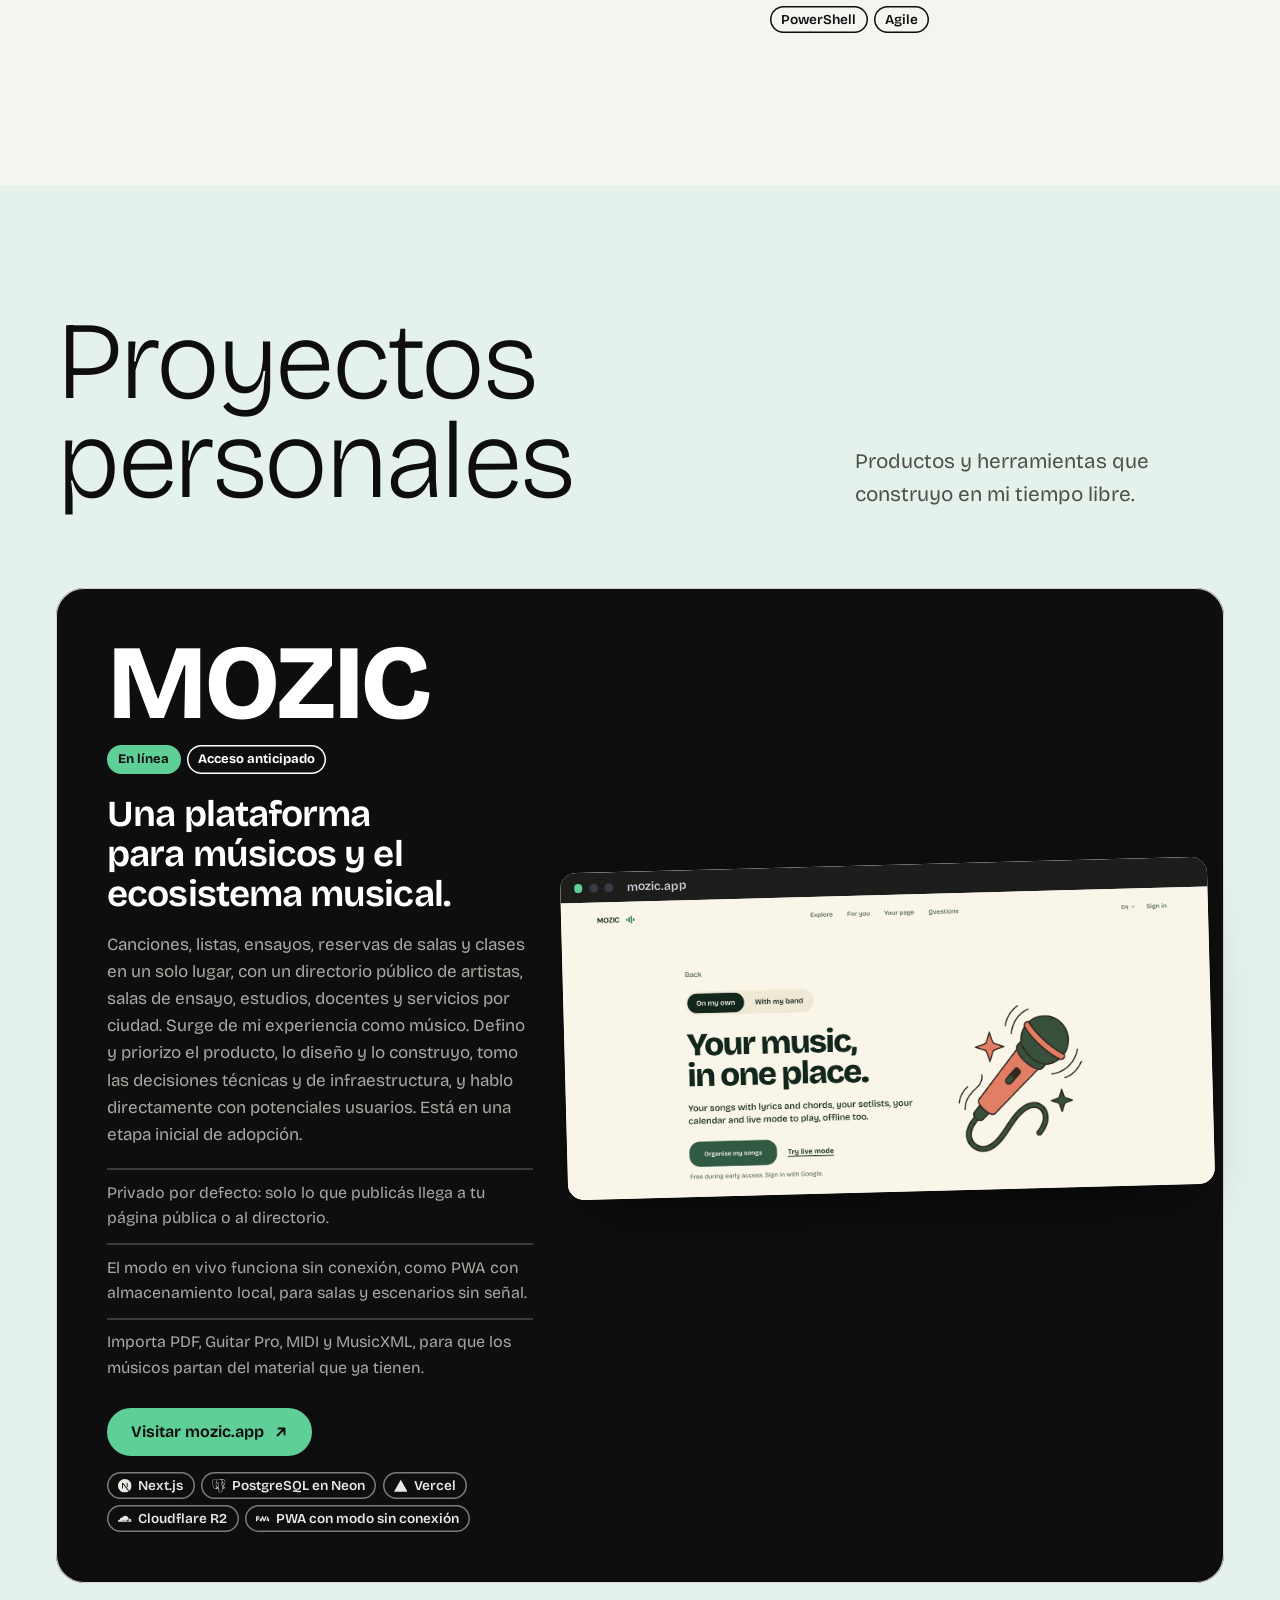
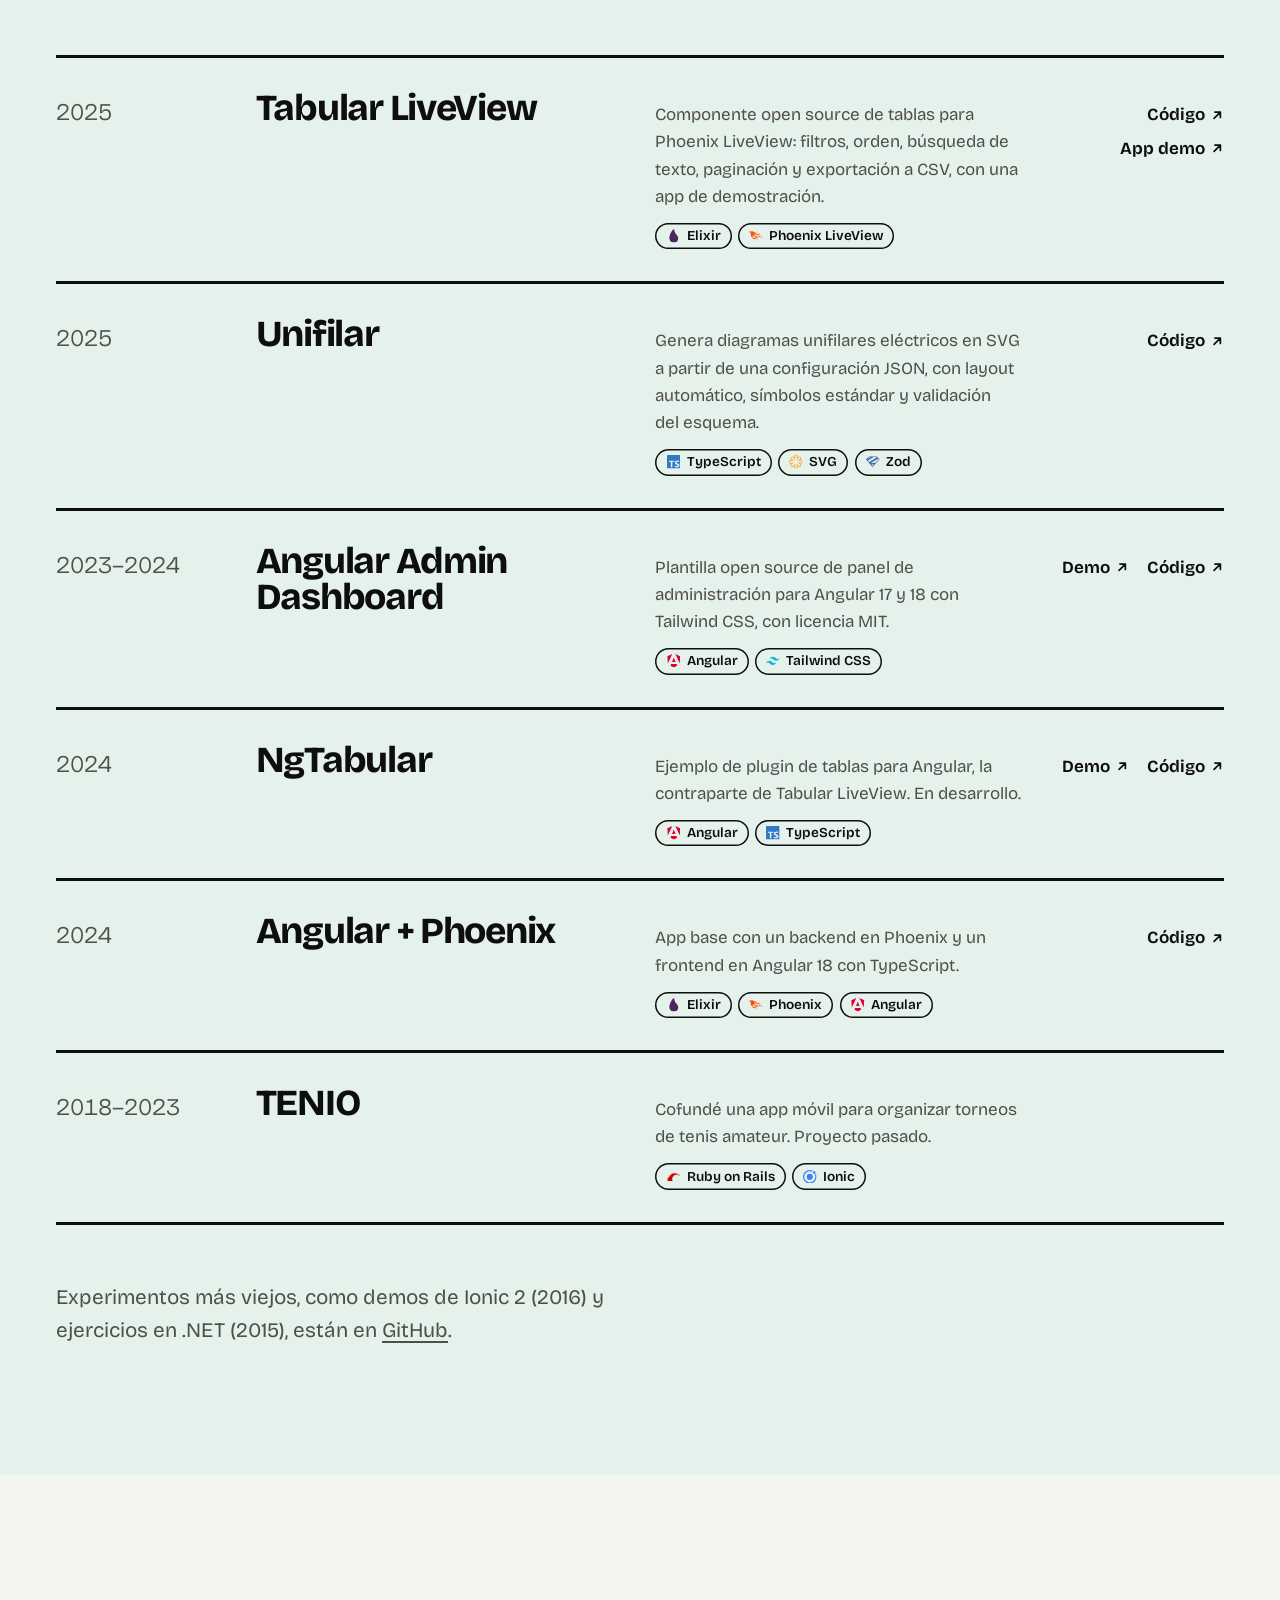
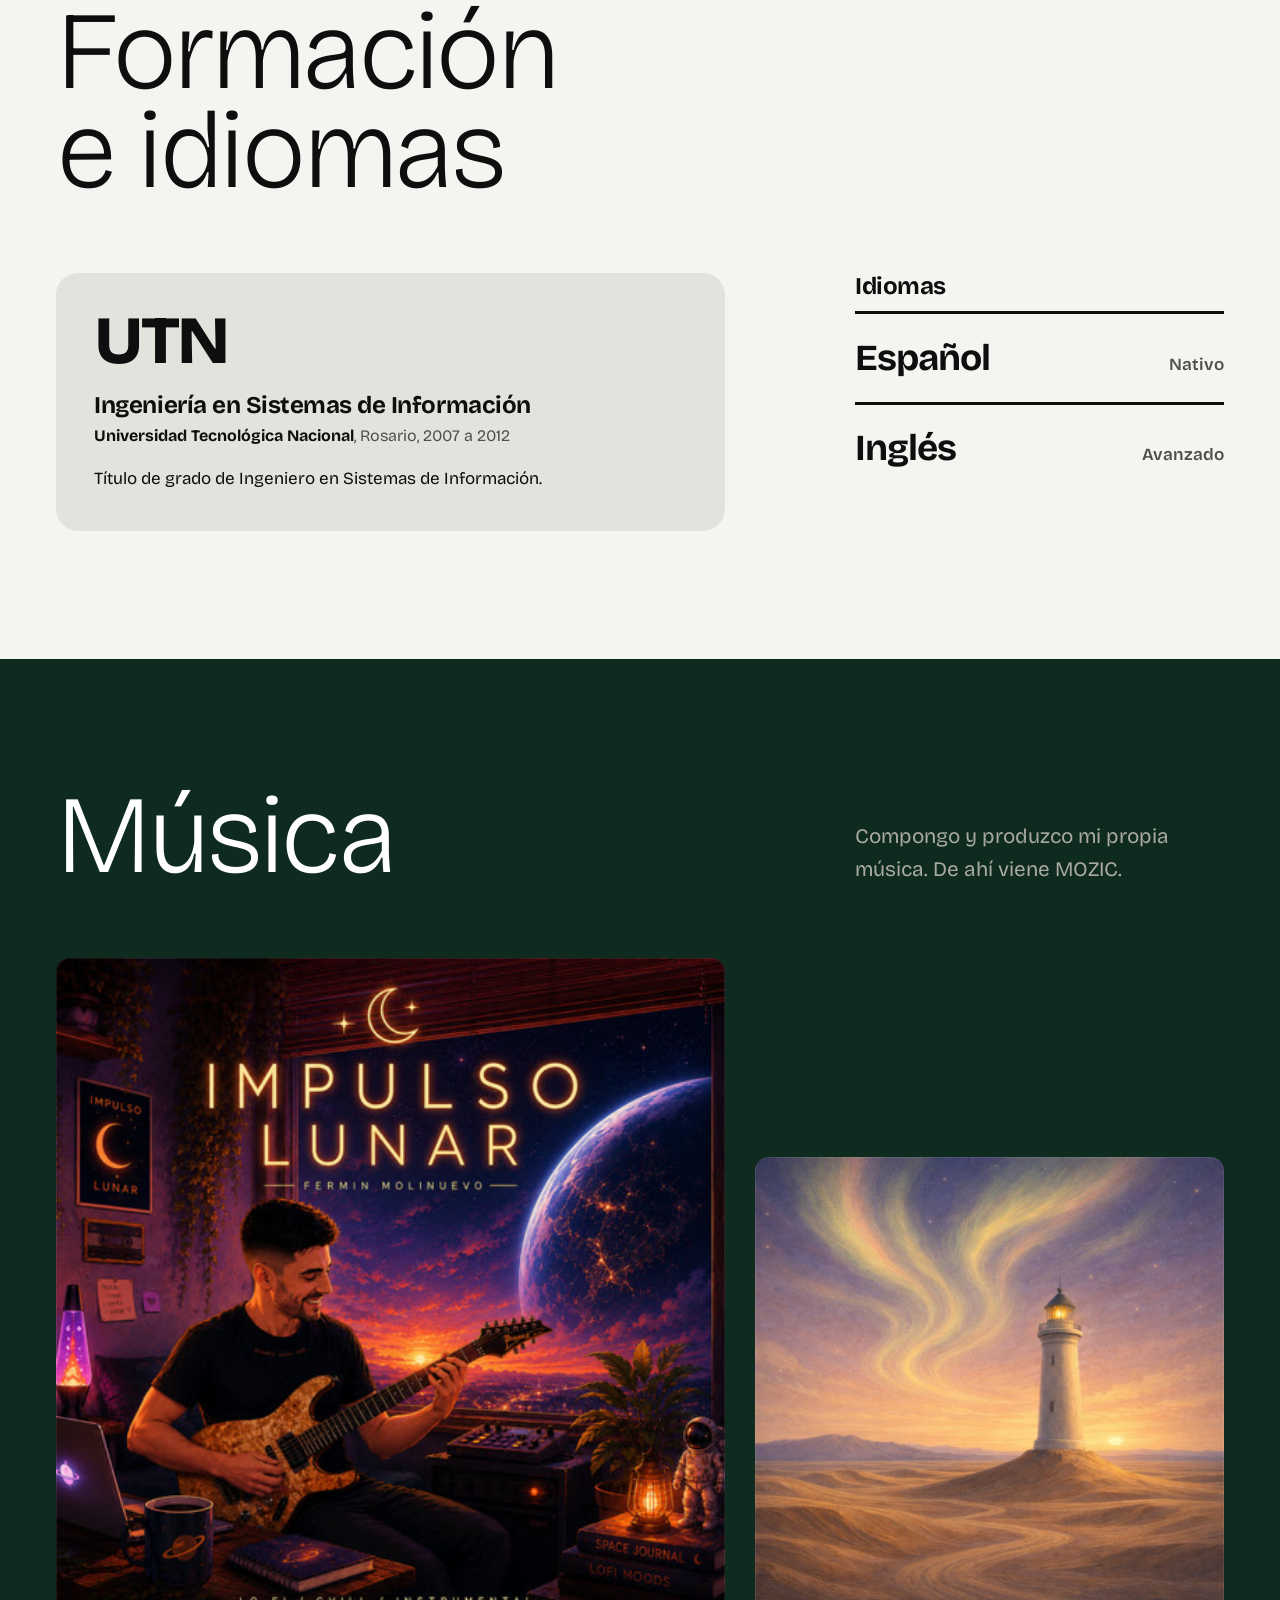
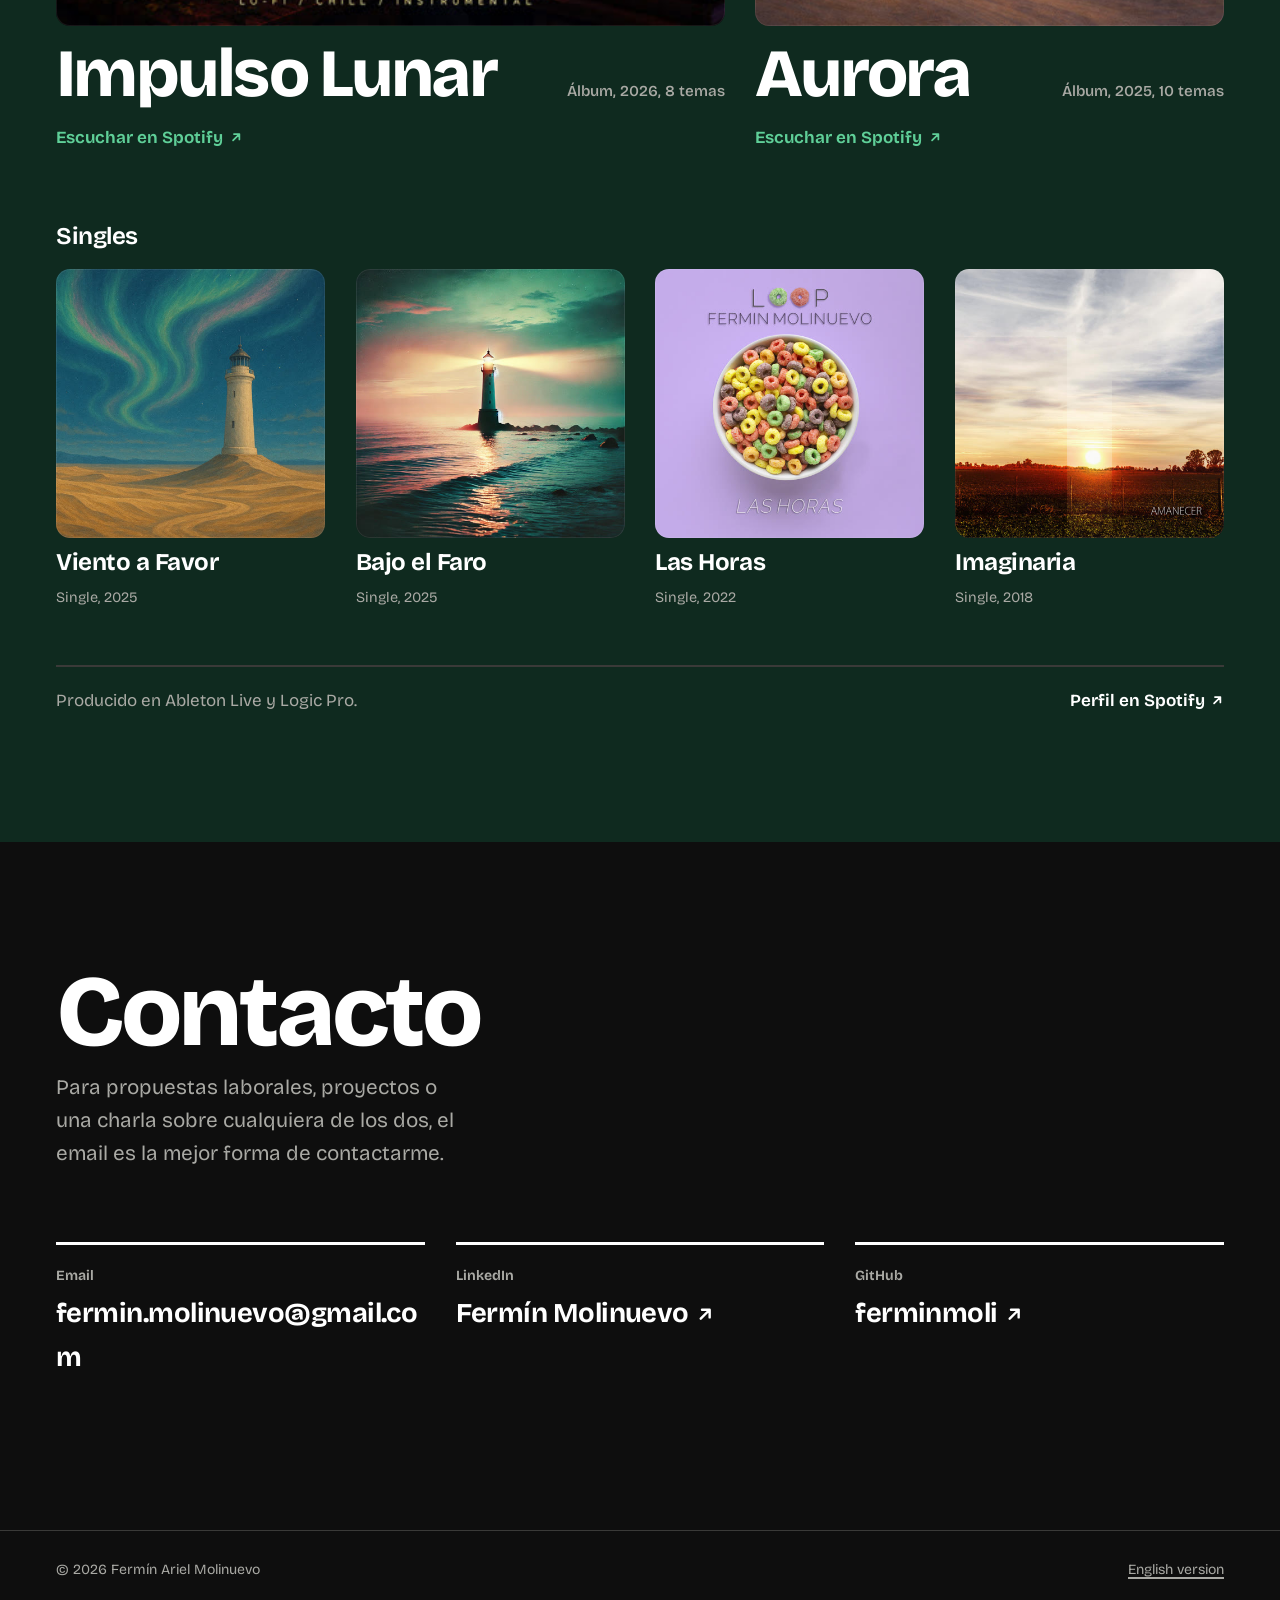
==== commit 977234e2: "Add dark mode, colour accents and motion Dark theme that follows the system with a remembered toggle" ====
--- a/es/index.html
+++ b/es/index.html
@@ -26,13 +26,15 @@
   <meta property="profile:last_name" content="Molinuevo">
   <meta name="twitter:card" content="summary_large_image">
 
-  <meta name="theme-color" content="#f4f4f1">
+  <meta name="theme-color" content="#f4f4f1" media="(prefers-color-scheme: light)">
+  <meta name="theme-color" content="#101211" media="(prefers-color-scheme: dark)">
   <link rel="icon" href="../assets/favicon.svg" type="image/svg+xml">
   <link rel="icon" href="../favicon.ico" sizes="32x32">
   <link rel="apple-touch-icon" href="../assets/apple-touch-icon.png">
   <link rel="preload" href="../assets/fonts/bricolage-grotesque-latin-wght.woff2" as="font" type="font/woff2" crossorigin>
-  <link rel="stylesheet" href="../styles.css?v=3">
-  <script src="../script.js" defer></script>
+  <script>try{var t=localStorage.getItem("theme");if(t==="dark"||t==="light")document.documentElement.dataset.theme=t}catch(e){}</script>
+  <link rel="stylesheet" href="../styles.css?v=5">
+  <script src="../script.js?v=5" defer></script>
 
   <script type="application/ld+json">
   {
@@ -54,6 +56,8 @@
 <body>
   <svg width="0" height="0" style="position:absolute" aria-hidden="true" focusable="false">
     <symbol id="i-out" viewBox="0 0 16 16"><path d="M4.5 11.5 11.5 4.5M5.5 4.5h6v6"/></symbol>
+    <symbol id="i-sun" viewBox="0 0 16 16"><circle cx="8" cy="8" r="3"/><path d="M8 1.5v1.5M8 13v1.5M1.5 8H3M13 8h1.5M3.4 3.4l1 1M11.6 11.6l1 1M3.4 12.6l1-1M11.6 4.4l1-1"/></symbol>
+    <symbol id="i-moon" viewBox="0 0 16 16"><path d="M13.5 9.6A5.6 5.6 0 0 1 6.4 2.5a5.6 5.6 0 1 0 7.1 7.1z"/></symbol>
     <symbol id="i-mail" viewBox="0 0 16 16"><path d="M2.5 4h11v8h-11zM2.5 4.5 8 9l5.5-4.5"/></symbol>
   </svg>
 
@@ -69,7 +73,7 @@
           <li class="sec"><a href="#formacion">Formación</a></li>
           <li class="sec"><a href="#musica">Música</a></li>
           <li class="sec"><a href="#contacto">Contacto</a></li>
-          <li class="lang"><a href="../" hreflang="en" lang="en" aria-label="Read in English">EN</a></li>
+          <li class="lang"><button class="theme-toggle" type="button" aria-pressed="false" aria-label="Modo oscuro" hidden><svg class="ico sun" aria-hidden="true"><use href="#i-sun"/></svg><svg class="ico moon" aria-hidden="true"><use href="#i-moon"/></svg></button><a href="../" hreflang="en" lang="en" aria-label="Read in English">EN</a></li>
         </ul>
       </nav>
     </div>
--- a/styles.css
+++ b/styles.css
@@ -27,6 +27,10 @@
   --on-black: #ffffff;
   --on-black-soft: #a9a9a4;
   --on-black-rule: #3a3a38;
+  --accent-text: var(--green);
+  --projects-bg: #e5f2eb;
+  --music-bg: #0f2a1f;
+  --on-ink: #ffffff;
 
   --sans: "Bricolage Grotesque", ui-sans-serif, system-ui, -apple-system, "Segoe UI", Roboto, Arial, sans-serif;
 
@@ -46,6 +50,42 @@
 
   color-scheme: light;
   accent-color: var(--ink);
+}
+
+/* Dark theme: follows the system unless the visitor picked one with the toggle. */
+:root[data-theme="dark"] {
+  --ground: #101211;
+  --white: #181b19;
+  --ink: #ecece7;
+  --ink-soft: #a6a8a2;
+  --rule: #2e322f;
+  --stone: #1d221f;
+  --mist: #161917;
+  --black: #070807;
+  --mint: #1f4a37;
+  --accent-text: #5fcf98;
+  --projects-bg: #122019;
+  --music-bg: #0b2018;
+  --on-ink: #0e0e0e;
+  color-scheme: dark;
+}
+@media (prefers-color-scheme: dark) {
+  :root:not([data-theme="light"]) {
+    --ground: #101211;
+    --white: #181b19;
+    --ink: #ecece7;
+    --ink-soft: #a6a8a2;
+    --rule: #2e322f;
+    --stone: #1d221f;
+    --mist: #161917;
+    --black: #070807;
+    --mint: #1f4a37;
+    --accent-text: #5fcf98;
+    --projects-bg: #122019;
+    --music-bg: #0b2018;
+    --on-ink: #0e0e0e;
+    color-scheme: dark;
+  }
 }
 
 *, *::before, *::after { box-sizing: border-box; }
@@ -71,6 +111,7 @@
   overflow-wrap: break-word;
   caret-color: var(--ink);
   -webkit-font-smoothing: antialiased;
+  transition: background-color .3s ease, color .3s ease;
 }
 
 img, svg { display: block; max-width: 100%; }
@@ -98,7 +139,7 @@
 .skip-link {
   position: absolute; left: 1rem; top: -5rem; z-index: 30;
   padding: .65rem 1rem; border-radius: 6px;
-  background: var(--ink); color: #fff;
+  background: var(--ink); color: var(--on-ink);
   font-weight: 600; text-decoration: none;
 }
 .skip-link:focus { top: 1rem; }
@@ -183,10 +224,28 @@
 .nav .lang a {
   display: inline-grid; place-items: center;
   min-width: 2.6rem; height: 2.1rem; padding: 0 .7rem;
-  border-radius: 999px; background: var(--ink); color: #fff;
+  border-radius: 999px; background: var(--ink); color: var(--on-ink);
   font-size: .8125rem; font-weight: 700; letter-spacing: .02em;
 }
 .nav .lang a:hover { background: var(--green); color: #fff; }
+.nav .lang { display: flex; align-items: center; gap: .45rem; }
+.theme-toggle {
+  display: inline-grid; place-items: center;
+  width: 2.1rem; height: 2.1rem; padding: 0;
+  border: 0; border-radius: 50%;
+  background: transparent; color: var(--ink);
+  box-shadow: inset 0 0 0 1.5px var(--rule);
+  cursor: pointer;
+  transition: background-color .25s var(--ease-out), transform .45s var(--ease-out);
+}
+.theme-toggle[hidden] { display: none; }
+.theme-toggle:hover { background: var(--mint); }
+.theme-toggle .ico { width: 1.05rem; height: 1.05rem; }
+.theme-toggle .sun, .theme-toggle[aria-pressed="true"] .moon { display: none; }
+.theme-toggle[aria-pressed="true"] .sun { display: block; }
+@media (prefers-reduced-motion: no-preference) {
+  .theme-toggle:active { transform: rotate(40deg) scale(.92); }
+}
 
 @media (max-width: 54rem) {
   html { scroll-padding-top: 7.25rem; }
@@ -284,7 +343,7 @@
 .hero .btn { color: var(--ink); }
 .hero .btn:hover { background: var(--mint); color: var(--ink); border-color: var(--ink); }
 .hero .btn.primary { background: var(--green); color: #fff; border-color: var(--green); }
-.hero .btn.primary:hover { background: var(--ink); border-color: var(--ink); color: #fff; }
+.hero .btn.primary:hover { background: var(--ink); border-color: var(--ink); color: var(--on-ink); }
 
 .hero-about { font-size: var(--t-lead); line-height: 1.55; color: var(--ink-soft); }
 .hero-about p:first-child { color: var(--ink); font-weight: 500; }
@@ -336,6 +395,10 @@
 .ti-svg { color: #ffb13b; } .ti-tailwindcss { color: #06b6d4; } .ti-teamcity { color: #000; }
 .ti-typescript { color: #3178c6; } .ti-vercel { color: #000; } .ti-zod { color: #3e67b1; }
 .chips.on-dark .ti { color: currentColor; }
+:root[data-theme="dark"] :is(.ti-nextdotjs, .ti-vercel, .ti-teamcity, .ti-sumologic, .ti-elixir, .ti-dotnet) { color: var(--ink); }
+@media (prefers-color-scheme: dark) {
+  :root:not([data-theme="light"]) :is(.ti-nextdotjs, .ti-vercel, .ti-teamcity, .ti-sumologic, .ti-elixir, .ti-dotnet) { color: var(--ink); }
+}
 .job-chips { margin-top: .75rem; }
 .job .job-chips { grid-column: 8 / span 5; }
 @media (max-width: 59.99rem) { .job .job-chips { grid-column: auto; } }
@@ -419,7 +482,7 @@
 
 /* ---------- Side projects ---------- */
 
-.projects-section { background: var(--white); }
+.projects-section { background: var(--projects-bg); }
 
 .feature {
   position: relative;
@@ -429,6 +492,7 @@
   border-radius: 28px;
   background: var(--black);
   color: var(--on-black);
+  box-shadow: inset 0 0 0 1px var(--rule);
 }
 @media (min-width: 60rem) {
   .feature { grid-template-columns: repeat(12, minmax(0, 1fr)); align-items: center; margin-top: clamp(3rem, 6vw, 5rem); }
@@ -486,13 +550,13 @@
 .project-row .desc p { margin: 0; color: var(--ink-soft); }
 .project-row .desc .chips { margin-top: .8rem; }
 .project-row .links { display: flex; flex-wrap: wrap; gap: .4rem 1.1rem; }
-.project-row:hover h3 { color: var(--green); }
+.project-row:hover h3 { color: var(--accent-text); }
 
 .archive { margin: clamp(2.5rem, 5vw, 3.5rem) 0 0; font-size: var(--t-lead); color: var(--ink-soft); max-width: 40rem; }
 
 /* ---------- Music (black spread) ---------- */
 
-.beyond { background: var(--black); color: #fff; }
+.beyond { background: var(--music-bg); color: #fff; }
 .beyond .section-head p { color: var(--on-black-soft); }
 
 .albums { display: grid; gap: clamp(1.5rem, 3vw, 2.5rem) var(--col-gap); }
@@ -563,7 +627,7 @@
 /* ---------- Contact: the back cover ---------- */
 
 .contact { background: var(--black); color: #fff; position: relative; overflow: clip; }
-.beyond + .contact { border-top: 2px solid var(--on-black-rule); }
+.beyond + .contact { border-top: 0; }
 .contact .section-head h2 { font-size: var(--t-name); font-weight: 790; line-height: .85; }
 .contact .section-head p { color: var(--on-black-soft); }
 @media (min-width: 60rem) {
@@ -595,6 +659,47 @@
 .site-footer p { margin: 0; }
 .site-footer .link:hover { color: #fff; }
 
+/* ---------- Motion ---------- */
+
+/* script.js adds .reveal only when motion is allowed, so without JS
+   everything is simply visible. */
+@media (prefers-reduced-motion: no-preference) {
+  .reveal {
+    opacity: 0;
+    transform: translateY(28px);
+    transition: opacity .8s var(--ease-out) var(--d, 0ms), transform .9s var(--ease-out) var(--d, 0ms);
+  }
+  .reveal.in { opacity: 1; transform: none; }
+}
+
+@media (prefers-reduced-motion: no-preference) and (hover: hover) {
+  .portrait img, .portrait::before { transition: transform .55s var(--ease-out); }
+  .portrait:hover img { transform: translate(-5px, -5px) rotate(-1.5deg); }
+  .portrait:hover::before { transform: translate(6px, 6px); }
+
+  .btn:hover { transform: translateY(-2px); }
+  .btn:active { transform: scale(.97); }
+
+  .chips li .ti { transition: transform .35s var(--ease-out); }
+  .chips li:hover .ti { transform: scale(1.25) rotate(-8deg); }
+
+  .project-row { position: relative; }
+  .project-row::before {
+    content: ""; position: absolute;
+    left: calc(-1 * clamp(.6rem, 1.6vw, 1.1rem)); top: -3px; bottom: 0; width: 5px;
+    background: var(--green);
+    transform: scaleY(0); transform-origin: top;
+    transition: transform .45s var(--ease-out);
+  }
+  .project-row:hover::before { transform: scaleY(1); }
+  .project-row h3 { transition: color .25s var(--ease-out), transform .45s var(--ease-out); }
+  .project-row:hover h3 { transform: translateX(.4rem); }
+
+  .album .cover, .single .cover { transition: transform .55s var(--ease-out), box-shadow .55s var(--ease-out); }
+  .album a:hover .cover { transform: translateY(-5px); box-shadow: 0 24px 40px -22px rgba(0, 0, 0, .9); }
+  .single a:hover .cover { transform: translateY(-5px) rotate(-2deg); box-shadow: 0 20px 34px -20px rgba(0, 0, 0, .9); }
+}
+
 /* ---------- Reduced motion & print ---------- */
 
 @media (prefers-reduced-motion: reduce) {
@@ -606,6 +711,8 @@
   body, .hero, .beyond, .contact, .feature, .degree, .projects-section, .site-footer { background: #fff !important; color: #000 !important; box-shadow: none !important; }
   .hero *, .beyond *, .contact * { color: #000 !important; }
   .section { padding-block: 1.25rem; }
+  .reveal { opacity: 1 !important; transform: none !important; }
+  .theme-toggle { display: none !important; }
 }
 
 /* 404 */
